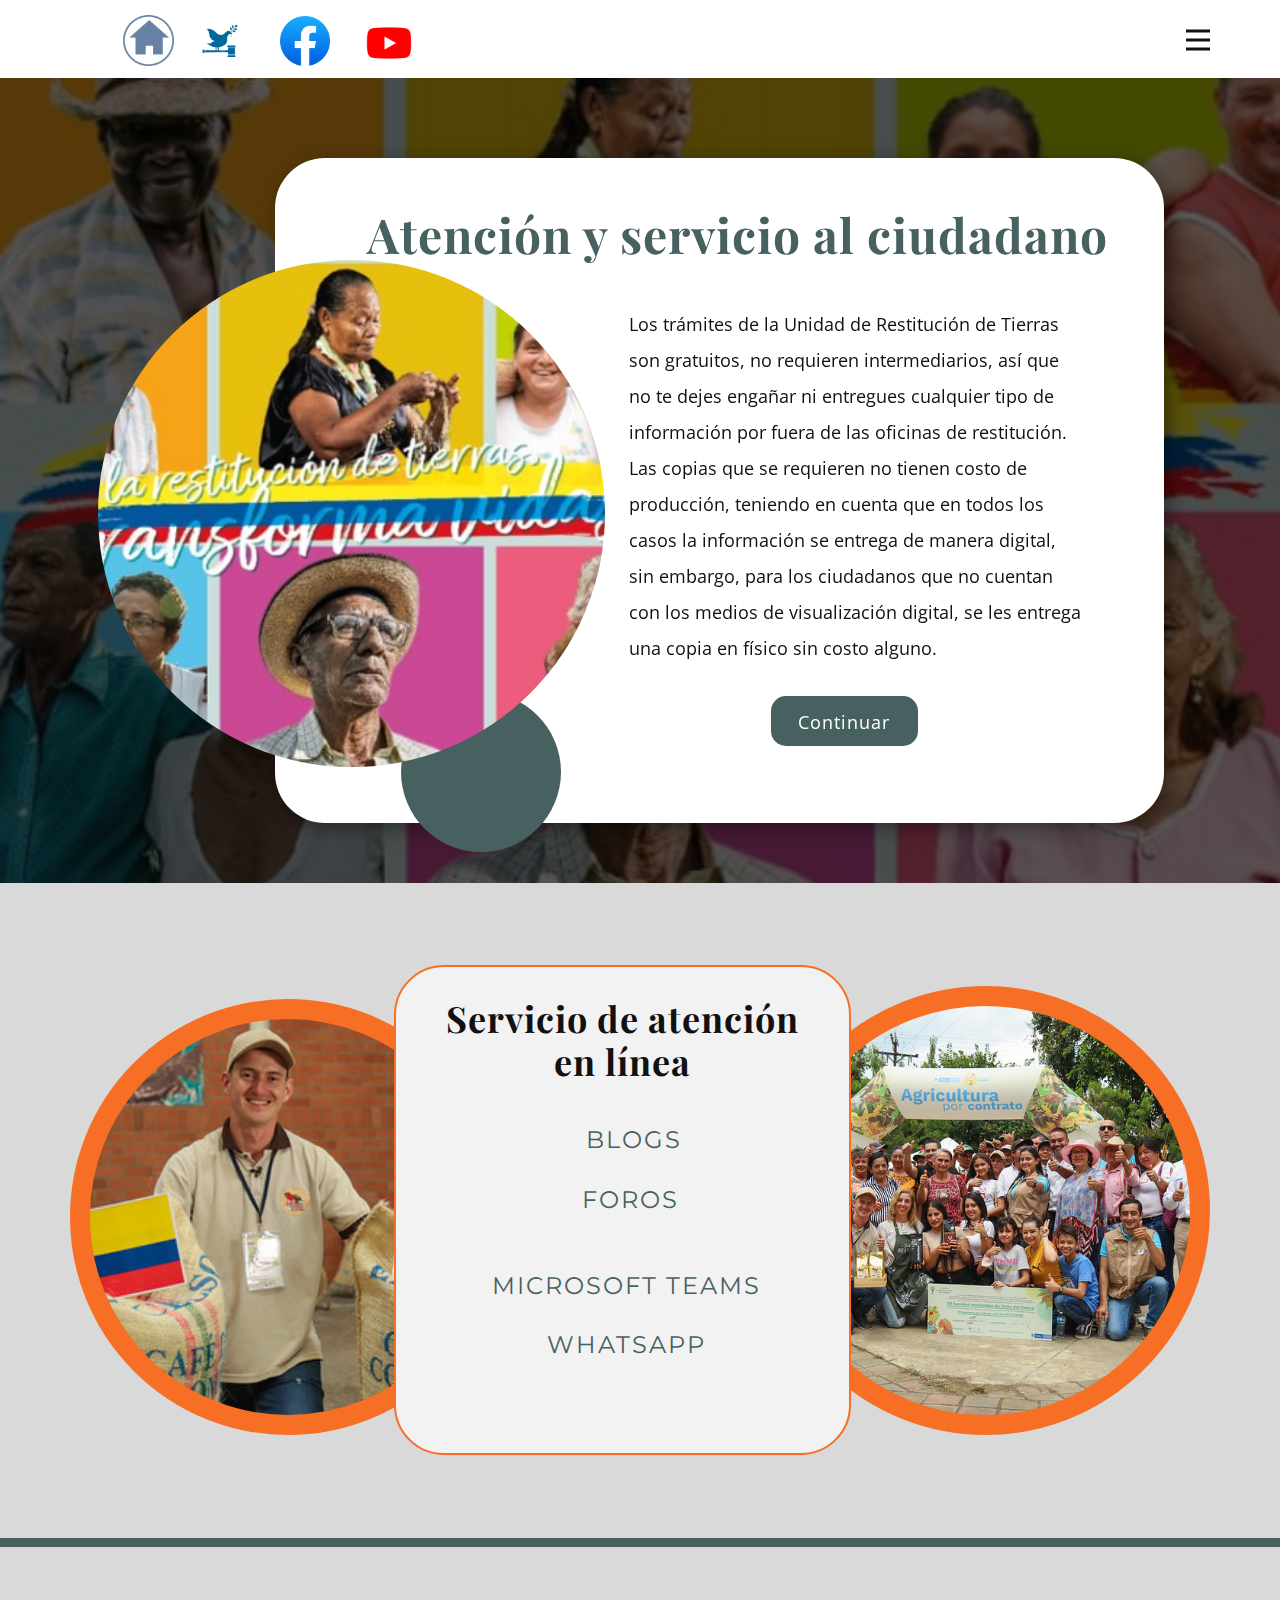
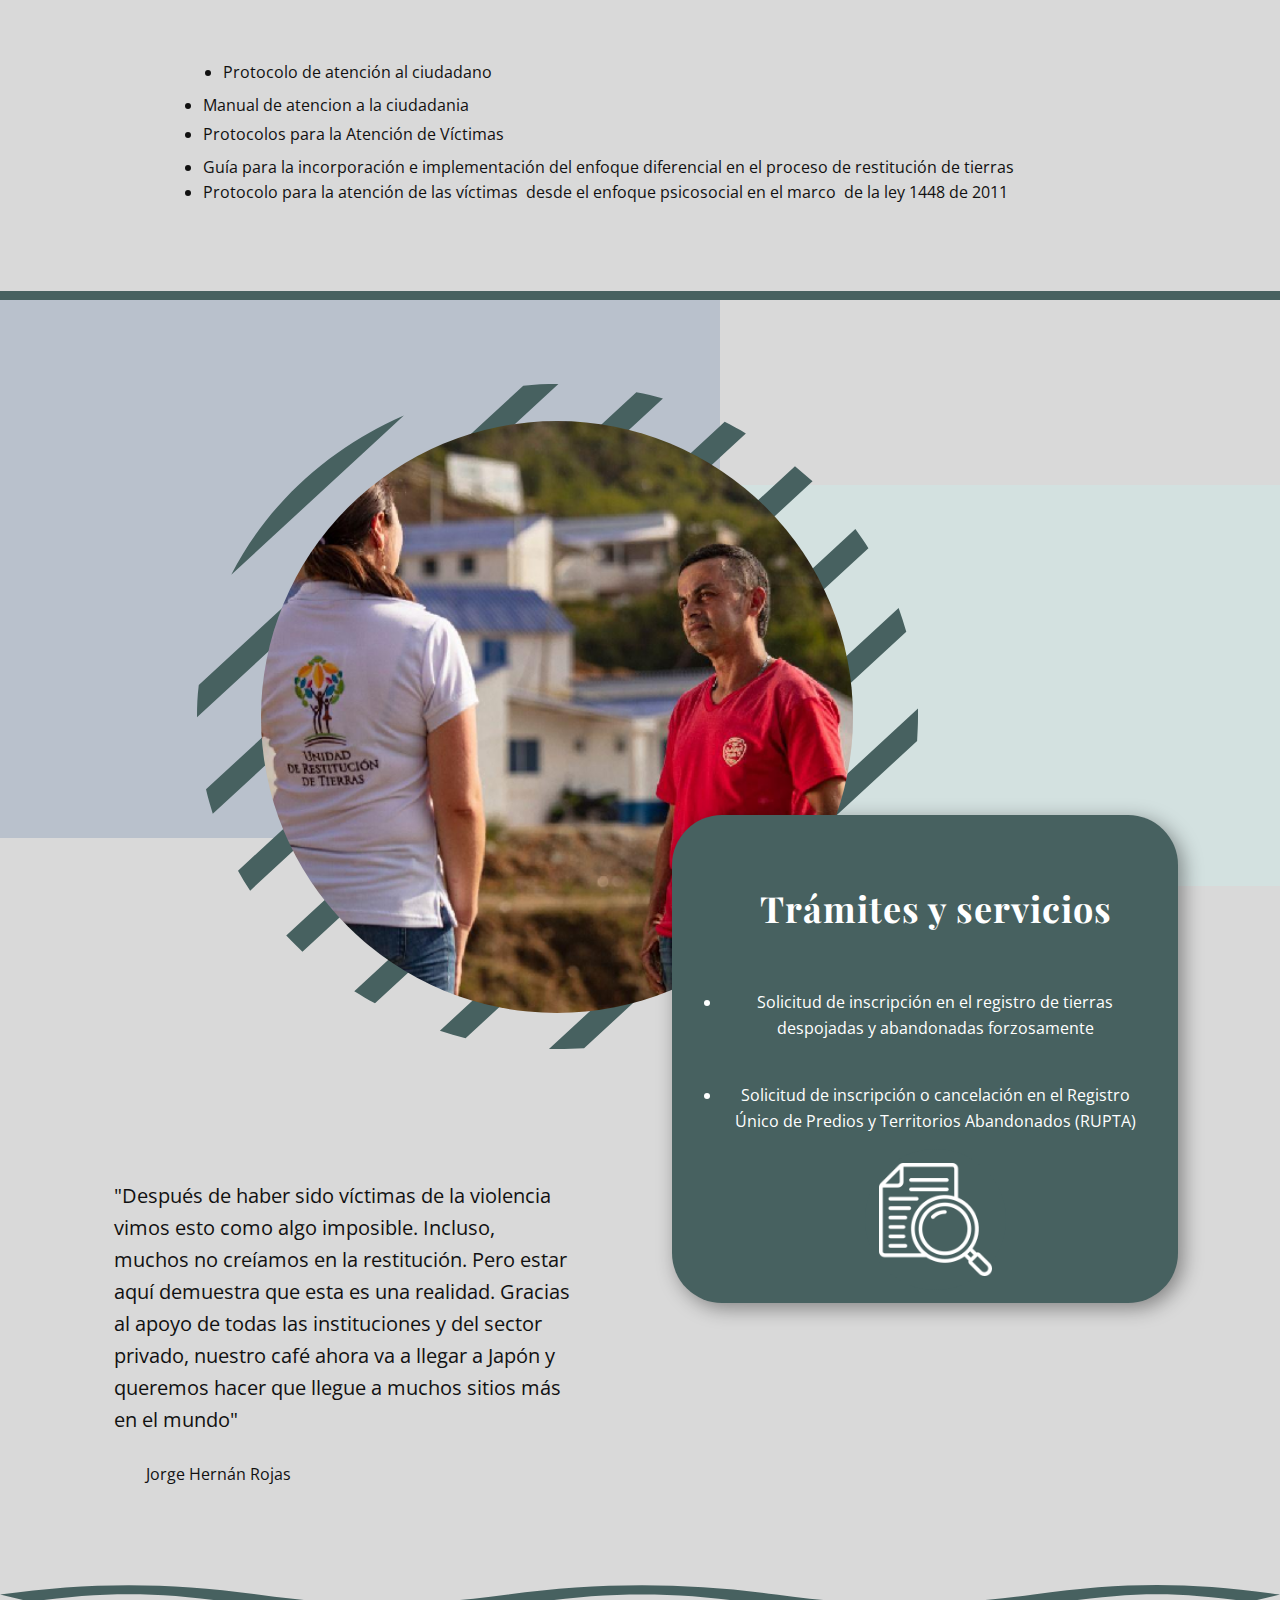
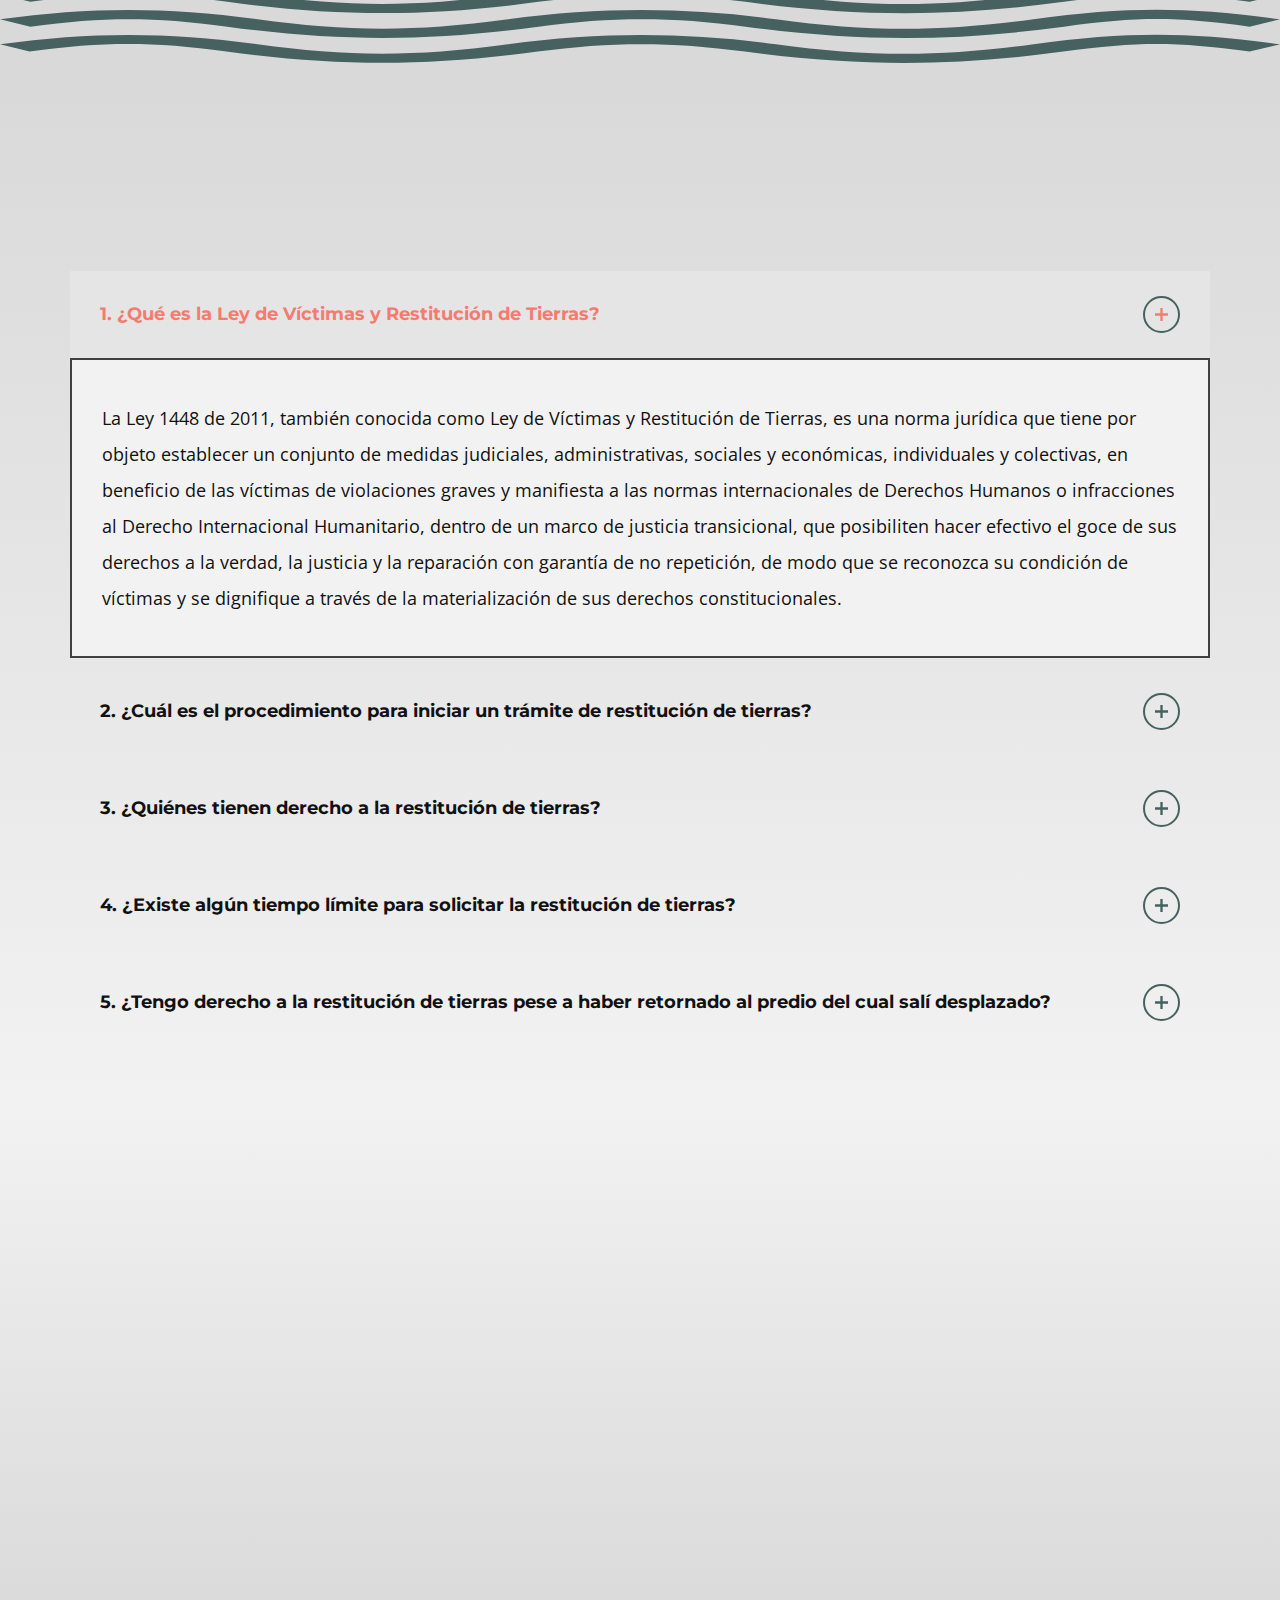
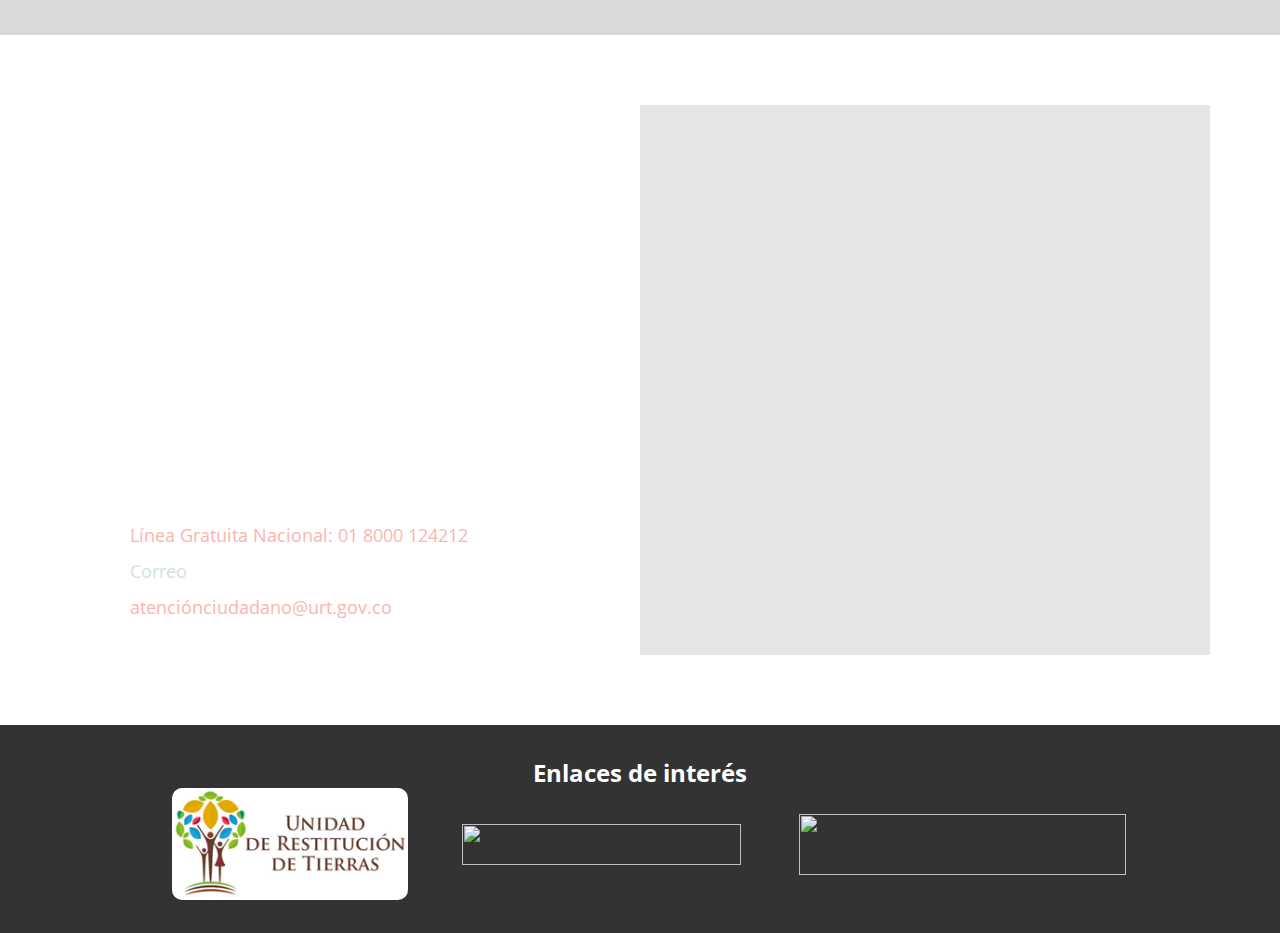
==== Atencion.html @ 09a222cd "Inicio y Atención" ====
<!DOCTYPE html>
<html style="font-size: 16px;" lang="es">

  <head>
    <meta name="viewport" content="width=device-width, initial-scale=1.0">
    <meta charset="utf-8">
    <title>Atención al ciudadano</title>
    <link rel="stylesheet" href="nicepage.css" media="screen">
    <link rel="stylesheet" href="Atencion.css" media="screen">
    <script class="u-script" type="text/javascript" src="jquery.js" defer=""></script>
    <script class="u-script" type="text/javascript" src="nicepage.js" defer=""></script>
    <meta name="generator" content="Nicepage 4.21.12, nicepage.com">
    <link id="u-theme-google-font" rel="stylesheet" href="https://fonts.googleapis.com/css?family=Playfair+Display:400,400i,500,500i,600,600i,700,700i,800,800i,900,900i|Open+Sans:300,300i,400,400i,500,500i,600,600i,700,700i,800,800i">
    <link id="u-page-google-font" rel="stylesheet" href="https://fonts.googleapis.com/css?family=Playfair+Display:400,400i,500,500i,600,600i,700,700i,800,800i,900,900i|Montserrat:100,100i,200,200i,300,300i,400,400i,500,500i,600,600i,700,700i,800,800i,900,900i|Playfair+Display:400,400i,500,500i,600,600i,700,700i,800,800i,900,900i">
    <meta name="theme-color" content="#476160">
    <meta property="og:title" content="Atencion">
    <meta property="og:type" content="website">
  </head>

  <body data-home-page="Atencion.html" data-home-page-title="Atencion" class="u-body u-xl-mode" data-lang="es">
    
    <!--BARRA SUPERIOR / HEADER-->
    <header class="u-clearfix u-header u-header" id="sec-a7b1">
      <div class="u-clearfix u-sheet u-sheet-1">
        
        <!--MENÚ-->
        <nav class="u-menu u-menu-hamburger u-offcanvas u-menu-1" data-responsive-from="XL">
          <div class="menu-collapse" style="font-size: 1rem; letter-spacing: 0px;" wfd-invisible="true">
            <a class="u-button-style u-custom-left-right-menu-spacing u-custom-padding-bottom u-custom-top-bottom-menu-spacing u-nav-link u-text-active-palette-1-base u-text-hover-palette-2-base" href="#">
              <svg class="u-svg-link" viewBox="0 0 24 24"><use xmlns:xlink="http://www.w3.org/1999/xlink" xlink:href="#menu-hamburger"></use></svg>
              <svg class="u-svg-content" version="1.1" id="menu-hamburger" viewBox="0 0 16 16" x="0px" y="0px" xmlns:xlink="http://www.w3.org/1999/xlink" xmlns="http://www.w3.org/2000/svg">
                <g><rect y="1" width="16" height="2"></rect><rect y="7" width="16" height="2"></rect><rect y="13" width="16" height="2"></rect></g>
              </svg>
            </a>
          </div>
          <div class="u-custom-menu u-nav-container">
            <ul class="u-nav u-unstyled u-nav-1">
              <li class="u-nav-item"><a class="u-button-style u-nav-link u-text-active-palette-1-base u-text-hover-palette-2-base" href="Inicio.html" style="padding: 10px 20px;">Inicio</a></li>
              <li class="u-nav-item"><a class="u-button-style u-nav-link u-text-active-palette-1-base u-text-hover-palette-2-base" href="atencion.html" target="_blank" style="padding: 10px 20px;">Atención</a></li>
            </ul>
          </div>
          <div class="u-custom-menu u-nav-container-collapse" wfd-invisible="true">
            <div class="u-black u-container-style u-inner-container-layout u-opacity u-opacity-95 u-sidenav">
              <div class="u-inner-container-layout u-sidenav-overflow">
                <div class="u-menu-close"></div>
                <ul class="u-align-center u-nav u-popupmenu-items u-unstyled u-nav-2">
                  <li class="u-nav-item"><a class="u-button-style u-nav-link" href="Inicio.html">Inicio</a></li>
                  <li class="u-nav-item"><a class="u-button-style u-nav-link" href="atencion.html" target="_blank">Atención</a></li>
                </ul>
              </div>
            </div>
            <div class="u-black u-menu-overlay u-opacity u-opacity-70" wfd-invisible="true"></div>
          </div>
        </nav>

        <!--LOGOS Y VÍNCULOS-->
        <a href="Inicio.html" class="u-image u-logo u-image-1" data-image-width="600" data-image-height="600" title="Inicio">
          <img src="images/home-logo.png" class="u-logo-image u-logo-image-1">
        </a>
        <a href="https://www.un.org/sustainabledevelopment/es/peace-justice/" class="u-image u-logo u-image-2" data-image-width="290" data-image-height="290" title="Sobre el ODS de la Paz" target="_blank">
          <img src="images/ods.png" class="u-logo-image u-logo-image-2">
        </a>
        <a href="https://www.facebook.com/RestitucionDeTierras" class="u-image u-logo u-image-3" data-image-width="640" data-image-height="640" title="Restitución de Tierras en Facebook" target="_blank">
          <img src="images/facebook.png" class="u-logo-image u-logo-image-3">
        </a>
        <a href="https://www.youtube.com/user/restituciontierras" class="u-image u-logo u-image-4" data-image-width="512" data-image-height="512" title="Restitución de Tierras en YouTube" target="_blank">
          <img src="images/youtube.png" class="u-logo-image u-logo-image-4">
        </a>

      </div>
    </header>

    <!--SOBRE LA ATENCIÓN AL CIUDADANO-->
    <section class="skrollable u-clearfix u-image u-lightbox u-parallax u-shading u-section-1" id="sec-4fb3" data-image-width="625" data-image-height="386">
      <div class="u-clearfix u-sheet u-sheet-1">
        <div class="u-align-left u-container-style u-group u-radius-50 u-shape-round u-white u-group-1" data-animation-name="customAnimationIn" data-animation-duration="1750" data-animation-delay="500">
          <div class="u-container-layout u-container-layout-1">
            <h2 class="u-custom-font u-text u-text-default u-text-palette-1-base u-text-1" data-animation-name="" data-animation-duration="0" data-animation-direction="">
              <font style="vertical-align: inherit;">Atención y servicio al ciudadano</font>
            </h2>
            <p class="u-text u-text-2">
              <font style="vertical-align: inherit;"> Los</font>                                
              <font style="vertical-align: inherit;"> trámites de la Unidad de Restitución de Tierras son gratuitos, no requieren intermediarios, así que no te dejes engañar ni entregues cualquier tipo de información por fuera de las oficinas de restitución. </font>
              <font style="vertical-align: inherit;">Las copias que se requieren no tienen costo de producción, teniendo en cuenta que en todos los casos la información se entrega de manera digital, sin embargo, para los ciudadanos que no cuentan con los medios de visualización digital, se les entrega una copia en físico sin costo alguno.</font>
            </p>
            <a href="Atencion.html#sec-8fd3" class="u-active-palette-4-base u-border-none u-btn u-btn-round u-button-style u-hover-palette-4-base u-palette-1-base u-radius-15 u-btn-1">
              <font style="vertical-align: inherit;">Continuar</font>
            </a>
            <div class="u-palette-1-base u-shape u-shape-circle u-shape-1" data-animation-name="fadeIn" data-animation-duration="1000" data-animation-direction="Left"></div>
            <div alt="" class="u-image u-image-circle u-image-1" data-image-width="625" data-image-height="386" data-animation-name="customAnimationIn" data-animation-duration="1750" data-animation-delay="500"></div>
          </div>
        </div>
      </div>
    </section>

    <!--LINKS AL SERVICIO DE ATENCIÓN EN LÍNEA-->
    <section class="u-clearfix u-grey-15 u-lightbox u-section-2" id="sec-8fd3" data-image-width="625" data-image-height="386">
      <div class="u-clearfix u-sheet u-sheet-1">
        <div class="u-border-20 u-border-palette-2-base u-image u-image-circle u-image-1" data-image-width="800" data-image-height="536"></div>
        <div class="u-border-20 u-border-palette-2-base u-image u-image-circle u-image-2" data-image-width="400" data-image-height="271"></div>
        <div class="u-align-center u-border-2 u-border-palette-2-base u-container-style u-expanded-width-md u-expanded-width-sm u-grey-5 u-group u-radius-50 u-shape-round u-group-1">
          <div class="u-container-layout u-valign-top u-container-layout-1">
            <h2 class="u-text u-text-body-color u-text-default u-text-1">
              <font style="vertical-align: inherit;">Servicio de atención en línea</font>
            </h2>
            <h4 class="u-align-center u-custom-font u-font-montserrat u-text u-text-body-alt-color u-text-2">
              <span class="u-file-icon u-icon"><img src="images/1388407.png" alt="">
              </span>&nbsp;<a class="u-active-none u-border-none u-btn u-button-link u-button-style u-hover-none u-none u-text-active-palette-2-base u-text-hover-palette-2-base u-text-palette-1-base u-btn-1" href="https://www.urt.gov.co/blogs" target="_blank">
                <font style="vertical-align: inherit;">blogs</font>                                    
              </a>
            </h4>
            <h4 class="u-align-center u-custom-font u-font-montserrat u-text u-text-body-alt-color u-text-3">
              <a class="u-active-none u-border-none u-btn u-button-link u-button-style u-hover-none u-none u-text-active-palette-2-base u-text-hover-palette-2-base u-text-palette-1-base u-btn-2" href="https://www.urt.gov.co/foros" target="_blank">
                <font style="vertical-align: inherit;"></font>
                <span class="u-file-icon u-icon"><img src="images/2065213.png" alt=""></span>
                  <font style="vertical-align: inherit;">&nbsp;Foros</font>                 
              </a>
            </h4>
            <h4 class="u-align-center u-custom-font u-font-montserrat u-text u-text-body-alt-color u-text-4">
              <a class="u-active-none u-border-none u-btn u-button-link u-button-style u-hover-none u-none u-text-active-palette-2-base u-text-hover-palette-2-base u-text-palette-1-base u-btn-3" href="https://www.urt.gov.co/teams" target="_blank"><span class="u-file-icon u-icon"><img src="images/906349.png" alt=""></span>&nbsp; <span class="u-icon"></span>
                <font style="vertical-align: inherit;">Microsoft teams</font>
              </a>
            </h4>
            <h4 class="u-align-center u-custom-font u-font-montserrat u-text u-text-body-alt-color u-text-5">
              <a class="u-active-none u-border-none u-btn u-button-link u-button-style u-hover-none u-none u-text-active-palette-2-base u-text-hover-palette-2-base u-text-palette-1-base u-btn-4" href="https://wa.me/message/ZLBFNSACGUTIH1" target="_blank">
                <font style="vertical-align: inherit;"></font><span class="u-file-icon u-icon"><img src="images/5968841.png" alt=""></span>
                <font style="vertical-align: inherit;">&nbsp;WhatsApp</font>
              </a>
            </h4>
          </div>
        </div>
      </div>
    </section>

    <!--LISTA DE DOCUMENTOS-->
    <section class="u-border-9 u-border-no-left u-border-no-right u-border-palette-1-base u-clearfix u-grey-15 u-section-3" id="sec-50f3">
      <div class="u-clearfix u-sheet u-valign-middle-xs u-sheet-1">
        <h3 class="u-align-center u-text u-text-palette-1-base u-text-1" data-animation-name="customAnimationIn" data-animation-duration="1000">
          <font style="vertical-align: inherit;">Protocolo de atención a la ciudadanía</font>
        </h3>
        <ul class="u-text u-text-2">
          <a class="u-active-none u-border-none u-btn u-button-link u-button-style u-hover-none u-none u-text-active-body-color u-text-body-color u-text-hover-palette-2-base u-btn-1" href="https://www.urt.gov.co/documents/20124/326479/AC-PT-04+PROTOCOLO+DE+ATENCION+AL+CIUDADANO_V2_copia_controlada.pdf/f110e5d0-686f-109a-8ff2-31be97877fdd?t=1660657959114" target="_blank">
            <li>
              <font style="vertical-align: inherit;">Protocolo de atención al ciudadano</font>
            </li>
          </a>
        </ul>
        <a class="u-active-none u-border-none u-btn u-button-link u-button-style u-hover-none u-none u-text-active-body-color u-text-body-color u-text-hover-palette-2-base u-btn-2" href="https://www.urt.gov.co/documents/20124/326479/AC-MA-01+MANUAL+DE+ATENCI%C3%93N+AL+CIUDADANO_V6_copia_controlada.pdf/12e37cf8-4229-3730-c4f7-ea651376cc1a?t=1660340982504" target="_blank">
          <li>
            <font style="vertical-align: inherit;">Manual </font>
            <font style="vertical-align: inherit;">de atencion a la ciudadania</font>
          </li>
        </a>
        <a class="u-active-none u-border-none u-btn u-button-link u-button-style u-hover-none u-none u-text-active-body-color u-text-body-color u-text-hover-palette-2-base u-btn-3" href="https://www.urt.gov.co/documents/20124/327400/PROTOCOLO+PARA+LA+ATENCI%C3%93N+PSICOSOCIAL%C2%A0A+V%C3%8DCTIMAS+EN+EL+MARCO+DE+LA+LEY+1448+DE+2011.pdf/1822c92c-1627-c341-5570-97db066a327f?t=1576960499402" target="_blank">
          <li>
            <font style="vertical-align: inherit;"> Protocolos </font>
            <font style="vertical-align: inherit;">para la Atención de Víctimas</font>
            </font>
          </li>
        </a>
        <a class="u-btn u-button-link u-button-style u-none u-text-active-body-color u-text-body-color u-text-hover-palette-2-base u-btn-4" href="https://www.urt.gov.co/documents/20124/709242/GUIA+PARA+LA+APLICACI%C3%93N+DEL+ENFOQUE+DIFERENCIAL+EN+EL+PROCESO+DE+RESTITUCI%C3%93N+DE+TIERRAS2020.pdf/5e316fc1-2b0f-a0d4-f995-06fb6e7cd0b1?t=1601931723297" target="_blank">
          <li>
            <font style="vertical-align: inherit;"> Guía </font>
            <font style="vertical-align: inherit;">para la incorporación e implementación </font>
            <font style="vertical-align: inherit;">del enfoque diferencial en el proceso </font>
            <font style="vertical-align: inherit;">de restitución de tierras</font>
          </li>
        </a>
        <a class="u-active-none u-border-none u-btn u-button-link u-button-style u-hover-none u-none u-text-active-black u-text-body-color u-text-hover-palette-2-base u-btn-5" href="https://www.urt.gov.co/documents/20124/327400/PROTOCOLO+PARA+LA+ATENCI%C3%93N+A+LAS+V%C3%8DCTIMAS+DESDE+EL+ENFOQUE+PSICOSOCIAL+EN+EL+MARCO+DE+LA+LEY+1448+DE+2011.pdf/bd67c16b-4d8e-b264-c129-8bd1f745a261?t=1576960498082" target="_blank">
          <li>
            <font style="vertical-align: inherit;"> Protocolo para la atención de las víctimas&nbsp;</font>
            <font style="vertical-align: inherit;">desde el enfoque psicosocial en el marco&nbsp;</font>
            <font style="vertical-align: inherit;">de la ley 1448 de 2011</font>           
          </li>
        </a>
      </div>
    </section>

    <!--TRÁMITES Y SERVICIOS-->
    <section class="u-clearfix u-grey-15 u-lightbox u-section-4" id="sec-b67b">
      <div class="u-palette-1-light-2 u-shape u-shape-rectangle u-shape-1"></div>
      <div class="u-palette-5-base u-shape u-shape-rectangle u-shape-2"></div>
      <div class="u-shape u-shape-svg u-text-palette-1-base u-shape-3">
        <svg class="u-svg-link" preserveAspectRatio="none" viewBox="0 0 160 160"><use xmlns:xlink="http://www.w3.org/1999/xlink" xlink:href="#svg-fcf3"></use></svg>
        <svg class="u-svg-content" viewBox="0 0 160 160" x="0px" y="0px" id="svg-fcf3"><path d="M114.3,152.3l38-38C144.4,130.9,130.9,144.4,114.3,152.3z M117.1,9.1l-108,108c0.8,1.6,1.7,3.2,2.7,4.8l110-110 C120.3,10.9,118.7,10,117.1,9.1z M97.5,2L2,97.5c0.4,2,1,4,1.5,5.9l99.9-99.9C101.5,2.9,99.5,2.4,97.5,2z M80,160c2,0,4-0.1,5.9-0.2 l73.9-73.9c0.1-2,0.2-3.9,0.2-5.9c0-0.6,0-1.2,0-1.9L78.1,160C78.8,160,79.4,160,80,160z M34.9,146.1c1.5,1,3,2,4.6,2.9L149,39.5 c-0.9-1.6-1.9-3.1-2.9-4.6L34.9,146.1z M132.7,19.8L19.8,132.7c1.2,1.3,2.3,2.6,3.6,3.9L136.6,23.4C135.3,22.2,134,21,132.7,19.8z M59.6,157.4l97.8-97.8c-0.5-1.9-1.1-3.8-1.7-5.7L53.9,155.6C55.8,156.3,57.7,156.9,59.6,157.4z M7.6,45.9L45.9,7.6 C29.1,15.5,15.5,29.1,7.6,45.9z M80,0c-2.6,0-5.1,0.1-7.6,0.4l-72,72C0.1,74.9,0,77.4,0,80c0,0.1,0,0.2,0,0.2L80.2,0 C80.2,0,80.1,0,80,0z"></path></svg>
      </div>
      <div alt="" class="u-image u-image-circle u-image-1" data-image-width="768" data-image-height="510"></div>
      <div class="u-container-style u-group u-palette-1-base u-radius-50 u-shape-round u-group-1">
        <div class="u-container-layout u-valign-bottom-xs u-container-layout-1">
          <h2 class="u-align-center u-text u-text-body-alt-color u-text-1">
            <font style="vertical-align: inherit;">Trámites y servicios</font>
          </h2>
          <ul class="u-align-center u-text u-text-2">
            <a class="u-active-none u-border-none u-btn u-button-link u-button-style u-hover-none u-none u-text-active-body-alt-color u-text-body-alt-color u-text-hover-palette-4-light-2 u-btn-1" href="http://visor.suit.gov.co/VisorSUIT/index.jsf?FI=5797" target="_blank">
              <li>
                <font style="vertical-align: inherit;">Solicitud de inscripción en el registro de tierras despojadas y abandonadas forzosamente</font>
              </li>
            </a>
          </ul>
          <ul class="u-align-center u-text u-text-3">
            <a class="u-active-none u-border-none u-btn u-button-link u-button-style u-hover-none u-none u-text-active-body-alt-color u-text-body-alt-color u-text-hover-palette-4-light-2 u-btn-2" href="http://visor.suit.gov.co/VisorSUIT/index.jsf?FI=52345" target="_blank">
              <li>
                <font style="vertical-align: inherit;"> Solicitud de inscripción o cancelación en el Registro Único de Predios y Territorios Abandonados (RUPTA)</font>
              </li>
            </a>
          </ul><span class="u-file-icon u-icon u-icon-circle u-palette-1-base u-text-active-palette-1-base u-text-white u-icon-1"><img src="images/4426024-8337757d.png" alt=""></span>
        </div>
      </div>
      <div class="u-align-center-lg u-align-center-md u-align-center-sm u-align-center-xs u-container-style u-group u-group-2">
        <div class="u-container-layout u-valign-middle-xl u-container-layout-2">
          <p class="u-text u-text-4">
            <span style="font-size: 1.25rem;">
              <font style="vertical-align: inherit;">"Después de haber sido víctimas de la violencia vimos esto como algo imposible. Incluso, muchos no creíamos en la restitución. Pero estar aquí demuestra que esta es una realidad. Gracias al apoyo de todas las instituciones y del sector privado, nuestro café ahora va a llegar a Japón y queremos hacer que llegue a muchos sitios más en el mundo"</font>
            </span><br><br>
            <font style="vertical-align: inherit;"> &nbsp; &nbsp; &nbsp; &nbsp; Jorge Hernán Rojas</font><br>
          </p>
        </div>
      </div>
      <div class="u-expanded-width u-shape u-shape-svg u-text-palette-1-base u-shape-4">
        <svg class="u-svg-link" preserveAspectRatio="none" viewBox="0 0 160 50"><use xmlns:xlink="http://www.w3.org/1999/xlink" xlink:href="#svg-16e5"></use></svg>
        <svg class="u-svg-content" viewBox="0 0 160 50" x="0px" y="0px" id="svg-16e5" style="enable-background:new 0 0 160 50;"><path d="M133,26.7c-13.9,9.7-25.8,9.7-39.8,0c-9.1-6.3-16.8-6.3-25.9,0c-13.8,9.6-25.1,9.6-38.9,0c-9.2-6.4-15.4-6.4-24.6,0L0,22 c11.2-7.8,20.6-8.1,32.2,0c11,7.6,19,8.5,31.3,0c11.6-8.1,22.4-7.7,33.5,0c11.4,8,20.3,8.3,32.2,0c11.6-8.1,19.2-8.1,30.8,0 l-3.8,4.7C146.9,20.2,142.3,20.2,133,26.7z M133,10.8c-13.9,9.7-25.8,9.7-39.8,0c-9.1-6.3-16.8-6.3-25.9,0 c-13.8,9.6-25.1,9.6-38.9,0c-9.2-6.4-15.4-6.4-24.6,0L0,6.1c11.2-7.8,20.6-8.1,32.2,0c11,7.6,19,8.5,31.3,0C75.1-2,85.9-1.6,97,6.1 c11.4,8,20.3,8.3,32.2,0C140.8-2,148.4-2,160,6.1l-3.8,4.7C146.9,4.3,142.3,4.3,133,10.8z M32.2,38c11,7.6,19,8.5,31.3,0 c11.6-8.1,22.4-7.7,33.5,0c11.4,8,20.3,8.3,32.2,0c11.6-8.1,19.2-8.1,30.8,0l-3.8,4.7c-9.3-6.5-13.9-6.5-23.3,0 c-13.9,9.7-25.8,9.7-39.8,0c-9.1-6.3-16.8-6.3-25.9,0c-13.8,9.6-25.1,9.6-38.9,0c-9.2-6.4-15.4-6.4-24.6,0L0,38 C11.2,30.2,20.6,29.9,32.2,38z"></path></svg>
      </div>
    </section>

    <!--PREGUNTAS FRECUENTES-->
    <section class="u-align-left u-clearfix u-gradient u-section-5" id="sec-ce5d">
      <div class="u-clearfix u-sheet u-sheet-1">
        <h2 class="u-custom-font u-font-montserrat u-text u-text-default u-text-palette-1-base u-text-1" data-animation-name="customAnimationIn" data-animation-duration="1000">
          <font style="vertical-align: inherit;">Preguntas frecuentes</font>
        </h2>
        <div class="u-accordion u-expanded-width u-faq u-spacing-10 u-accordion-1">
          <div class="u-accordion-item">
            <a class="active u-accordion-link u-active-grey-10 u-button-style u-custom-font u-font-montserrat u-text-active-palette-4-base u-text-body-color u-text-hover-palette-4-base u-accordion-link-1" id="link-accordion-f600" aria-controls="accordion-f600" aria-selected="true">
              <span class="u-accordion-link-text">
                <font style="vertical-align: inherit;">1. </font>
                <font style="vertical-align: inherit;">¿Qué es la Ley de Víctimas y Restitución de Tierras?</font>
              </span>
              <span class="u-accordion-link-icon u-border-2 u-border-palette-1-base u-icon u-icon-circle u-text-active-palette-4-base u-text-hover-palette-4-base u-text-palette-1-base u-icon-1"><svg class="u-svg-link" preserveAspectRatio="xMidYMin slice" viewBox="0 0 448 448"><use xmlns:xlink="http://www.w3.org/1999/xlink" xlink:href="#svg-66d8"></use></svg><svg class="u-svg-content" viewBox="0 0 448 448" id="svg-66d8"><path d="m272 184c-4.417969 0-8-3.582031-8-8v-176h-80v176c0 4.417969-3.582031 8-8 8h-176v80h176c4.417969 0 8 3.582031 8 8v176h80v-176c0-4.417969 3.582031-8 8-8h176v-80zm0 0"></path></svg></span>
            </a>
            <div class="u-accordion-active u-accordion-pane u-border-2 u-border-grey-75 u-container-style u-grey-5 u-shape-rectangle u-accordion-pane-1" id="accordion-f600" aria-labelledby="link-accordion-f600">
              <div class="u-container-layout u-container-layout-1">
                <div class="fr-view u-clearfix u-rich-text u-text">
                  <p><font style="vertical-align: inherit;">La Ley 1448 de 2011, también conocida como Ley de Víctimas y Restitución de Tierras, es una norma jurídica que tiene por objeto establecer un conjunto de medidas judiciales, administrativas, sociales y económicas, individuales y colectivas, en beneficio de las víctimas de violaciones graves y manifiesta a las normas internacionales de Derechos Humanos o infracciones al Derecho Internacional Humanitario, dentro de un marco de justicia transicional, que posibiliten hacer efectivo el goce de sus derechos a la verdad, la justicia y la reparación con garantía de no repetición, de modo que se reconozca su condición de víctimas y se dignifique a través de la materialización de sus derechos constitucionales.</font></p>
                </div>
              </div>
            </div>
          </div>
          <div class="u-accordion-item">
            <a class="u-accordion-link u-active-grey-10 u-button-style u-custom-font u-font-montserrat u-text-active-palette-4-base u-text-body-color u-text-hover-palette-4-base u-accordion-link-2" id="link-accordion-72f4" aria-controls="accordion-72f4" aria-selected="false">
              <span class="u-accordion-link-text">
                <font style="vertical-align: inherit;">2. </font>
                <font style="vertical-align: inherit;">¿Cuál es el procedimiento para iniciar un trámite de restitución de tierras?</font>
              </span>
              <span class="u-accordion-link-icon u-border-2 u-border-palette-1-base u-icon u-icon-circle u-text-active-palette-4-base u-text-hover-palette-4-base u-text-palette-1-base u-icon-2"><svg class="u-svg-link" preserveAspectRatio="xMidYMin slice" viewBox="0 0 448 448"><use xmlns:xlink="http://www.w3.org/1999/xlink" xlink:href="#svg-e303"></use></svg><svg class="u-svg-content" viewBox="0 0 448 448" id="svg-e303"><path d="m272 184c-4.417969 0-8-3.582031-8-8v-176h-80v176c0 4.417969-3.582031 8-8 8h-176v80h176c4.417969 0 8 3.582031 8 8v176h80v-176c0-4.417969 3.582031-8 8-8h176v-80zm0 0"></path></svg></span>
            </a>
            <div class="u-accordion-pane u-border-2 u-border-grey-75 u-container-style u-grey-5 u-shape-rectangle u-accordion-pane-2" id="accordion-72f4" aria-labelledby="link-accordion-72f4">
              <div class="u-container-layout u-container-layout-2">
                <div class="fr-view u-clearfix u-rich-text u-text">
                  <p>Solicitar la restitución de tierras es un procedimiento absolutamente gratuito y no requiere de intermediarios. Se puede iniciar oficiosamente o a solicitud del interesado. Para esto último es importante que el solicitante:: 1) se acerque a alguna de las oficinas regionales de la Unidad, 2) responda de manera veraz a las preguntas formuladas por el profesional que lo atienda y relatar con la mayor claridad y precisión posible los hechos relacionados con el despojo o abandono de tierras del cual fue víctima; 3) presente los soportes documentales con los que cuente &nbsp;que permitan respaldar sus afirmaciones en copia simple (no debe dejar los originales); 5) firme el formato que, con la información anterior, pone a su disposición el profesional que lo entrevista; 6) reciba el desprendible con el número de la entrevista y con la firma del profesional que lo atendió; y 7) estar pendiente a cualquier llamado posterior para ampliación, corrección o aclaración de su entrevista.</p>
                  <p>En el evento en que el solicitante cambié alguna información de contacto (dirección de residencia, teléfono o e-mail) es importante que lo ponga en conocimiento de la Unidad de Restitución de Tierras.</p>
                </div>
              </div>
            </div>
          </div>
          <div class="u-accordion-item u-accordion-item-3">
            <a class="u-accordion-link u-active-grey-10 u-button-style u-custom-font u-font-montserrat u-text-active-palette-4-base u-text-body-color u-text-hover-palette-4-base u-accordion-link-3" id="link-accordion-854e" aria-controls="accordion-854e" aria-selected="false">
              <span class="u-accordion-link-text">
                <font style="vertical-align: inherit;">
                  <font style="vertical-align: inherit;">3. </font>
                  <font style="vertical-align: inherit;">¿Quiénes tienen derecho a la restitución de tierras?</font>
                </font>
              </span>
              <span class="u-accordion-link-icon u-border-2 u-border-palette-1-base u-icon u-icon-circle u-text-active-palette-4-base u-text-hover-palette-4-base u-text-palette-1-base u-icon-3"><svg class="u-svg-link" preserveAspectRatio="xMidYMin slice" viewBox="0 0 448 448"><use xmlns:xlink="http://www.w3.org/1999/xlink" xlink:href="#svg-fade"></use></svg><svg class="u-svg-content" viewBox="0 0 448 448" id="svg-fade"><path d="m272 184c-4.417969 0-8-3.582031-8-8v-176h-80v176c0 4.417969-3.582031 8-8 8h-176v80h176c4.417969 0 8 3.582031 8 8v176h80v-176c0-4.417969 3.582031-8 8-8h176v-80zm0 0"></path></svg></span>
            </a>
            <div class="u-accordion-pane u-border-2 u-border-grey-75 u-container-style u-grey-5 u-shape-rectangle u-accordion-pane-3" id="accordion-854e" aria-labelledby="link-accordion-854e">
              <div class="u-container-layout u-container-layout-3">
                <div class="fr-view u-clearfix u-rich-text u-text">
                  <p>Las personas que fueran propietarias, poseedoras o explotadoras de baldíos adjudicables que hayan sido despojadas de estas tierras o que hubieran tenido que abandonarlas por violaciones a las normas internacionales de Derechos Humanos o infracciones al Derecho Internacional Humanitario, entre el 1º de enero de 1991 y el término de vigencia de la Ley 1448 de 2011 con ocasión del conflicto armado.</p>
                </div>
              </div>
            </div>
          </div>
          <div class="u-accordion-item u-accordion-item-4">
            <a class="u-accordion-link u-active-grey-10 u-button-style u-custom-font u-font-montserrat u-text-active-palette-4-base u-text-body-color u-text-hover-palette-4-base u-accordion-link-4" id="link-accordion-854e" aria-controls="accordion-854e" aria-selected="false">
              <span class="u-accordion-link-text">
                <font style="vertical-align: inherit;">4. </font>
                <font style="vertical-align: inherit;">¿Existe algún tiempo límite para solicitar la restitución de tierras?</font>
              </span>
              <span class="u-accordion-link-icon u-border-2 u-border-palette-1-base u-icon u-icon-circle u-text-active-palette-4-base u-text-hover-palette-4-base u-text-palette-1-base u-icon-4"><svg class="u-svg-link" preserveAspectRatio="xMidYMin slice" viewBox="0 0 448 448"><use xmlns:xlink="http://www.w3.org/1999/xlink" xlink:href="#svg-c24a"></use></svg><svg class="u-svg-content" viewBox="0 0 448 448" id="svg-c24a"><path d="m272 184c-4.417969 0-8-3.582031-8-8v-176h-80v176c0 4.417969-3.582031 8-8 8h-176v80h176c4.417969 0 8 3.582031 8 8v176h80v-176c0-4.417969 3.582031-8 8-8h176v-80zm0 0"></path></svg></span>
            </a>
            <div class="u-accordion-pane u-border-2 u-border-grey-75 u-container-style u-grey-5 u-shape-rectangle u-accordion-pane-4" id="accordion-854e" aria-labelledby="link-accordion-854e">
              <div class="u-container-layout u-container-layout-4">
                <div class="fr-view u-clearfix u-rich-text u-text">
                  <p>La Ley 1448 de 2011 en la que se consagró la restitución como medida de reparación a las víctimas de despojo o abandono, inicialmente tenía una vigencia de 10 años: hasta el 10 de junio de 2021; posteriormente, la Ley 2087 de 2021 extendió su vigencia hasta el 10 de junio de 2031.</p>
                </div>
              </div>
            </div>
          </div>
          <div class="u-accordion-item">
            <a class="u-accordion-link u-active-grey-10 u-button-style u-custom-font u-font-montserrat u-text-active-palette-4-base u-text-body-color u-text-hover-palette-4-base u-accordion-link-5" id="link-accordion-854e" aria-controls="accordion-854e" aria-selected="false">
              <span class="u-accordion-link-text">
                <font style="vertical-align: inherit;">5. ¿Tengo derecho a la restitución de tierras pese a haber retornado al predio del cual salí desplazado?</font>
              </span>
              <span class="u-accordion-link-icon u-border-2 u-border-palette-1-base u-icon u-icon-circle u-text-active-palette-4-base u-text-hover-palette-4-base u-text-palette-1-base u-icon-5"><svg class="u-svg-link" preserveAspectRatio="xMidYMin slice" viewBox="0 0 448 448"><use xmlns:xlink="http://www.w3.org/1999/xlink" xlink:href="#svg-0589"></use></svg><svg class="u-svg-content" viewBox="0 0 448 448" id="svg-0589"><path d="m272 184c-4.417969 0-8-3.582031-8-8v-176h-80v176c0 4.417969-3.582031 8-8 8h-176v80h176c4.417969 0 8 3.582031 8 8v176h80v-176c0-4.417969 3.582031-8 8-8h176v-80zm0 0"></path></svg></span>
            </a>
            <div class="u-accordion-pane u-border-2 u-border-grey-75 u-container-style u-grey-5 u-shape-rectangle u-accordion-pane-5" id="accordion-854e" aria-labelledby="link-accordion-854e">
              <div class="u-container-layout u-container-layout-5">
                <div class="fr-view u-clearfix u-rich-text u-text">
                  <p>Sí. El derecho a la restitución de tierras es una medida autónoma e independiente del retorno efectivo y que, como parte de la reparación integral no se agota con el retorno al predio. Por tanto, si el desplazamiento derivó en el abandono temporal de la tierra, podría ser considerado como titular de este derecho fundamental.</p>
                </div>
              </div>
            </div>
          </div>
        </div>
      </div>
    </section>

    <!--RECORDATORIO-->
    <section class="u-align-center u-clearfix u-gradient u-section-6" id="sec-a80c">
      <div class="u-clearfix u-sheet u-sheet-1">
        <div class="u-container-style u-group u-hover-feature u-palette-4-dark-2 u-radius-50 u-shape-rectangle u-group-1" data-animation-name="customAnimationIn" data-animation-duration="1000">
          <div class="u-container-layout u-container-layout-1">
            <h2 class="u-align-center u-custom-font u-text u-text-font u-text-1">
              <font style="vertical-align: inherit;"> Recuerde </font>
            </h2>
            <div class="u-border-3 u-border-palette-4-base u-line u-line-horizontal u-line-1"></div>
            <p class="u-align-center u-text u-text-2">
              <font style="vertical-align: inherit;"> La única entidad competente para entregar y recibir formularios o solicitudes de restitución es la unidad administrativa especial de gestión de restitución de tierras despojadas. </font>
              <font style="vertical-align: inherit;">Los demás formularios, que se consiguen en las calles a través de terceros no tendrán ninguna validez.</font>
            </p>
          </div>
        </div>
      </div>
      
    </section>

    <!--NÚMEROS DE TELÉFONO-->
    <section class="skrollable u-clearfix u-image u-parallax u-shading u-section-7" id="sec-4144" data-image-width="625" data-image-height="386">
      <div class="u-clearfix u-sheet u-sheet-1">
        <div class="u-clearfix u-expanded-width u-layout-wrap u-layout-wrap-1">
          <div class="u-layout">
            <div class="u-layout-row">
              <div class="u-align-left u-container-style u-layout-cell u-left-cell u-size-30 u-layout-cell-1">
                <div class="u-container-layout u-container-layout-1">
                  <h2 class="u-text u-text-1">
                    <font style="vertical-align: inherit;">Unidad de Restitución de Tierras</font>
                  </h2>
                  <p class="u-text u-text-2">
                    <font style="vertical-align: inherit;">Dirección sede principal: </font><br>
                    <font style="vertical-align: inherit;">Carrera 13 A No. 29-24 piso 8. </font><br>
                    <font style="vertical-align: inherit;">Cundinamarca - Bogotá</font>
                  </p>
                  <p class="u-text u-text-3">
                    <a class="u-active-none u-border-none u-btn u-button-link u-button-style u-hover-none u-none u-text-palette-4-light-2 u-btn-1" href="tel:01 8000 124212">
                      <font style="vertical-align: inherit;">Línea Gratuita Nacional: 01 8000 124212</font>
                    </a>
                  </p>
                  <p class="u-text u-text-4">
                    <a href="mailto:contacts@esbnyc.com"><font style="vertical-align: inherit;">Correo</font></a>
                    <font style="vertical-align: inherit;"> Institucional:</font>
                  </p>
                  <p class="u-text u-text-5">
                    <a class="u-active-none u-border-none u-btn u-button-link u-button-style u-hover-none u-none u-text-palette-4-light-2 u-btn-2" href="mailto:atencionalciudadano@urt.gov.co">
                      <font style="vertical-align: inherit;"> atenciónciudadano@urt.gov.co</font>
                    </a>
                  </p>
                </div>
              </div>
              <div class="u-container-style u-layout-cell u-right-cell u-size-30 u-layout-cell-2">
                <div class="u-container-layout u-container-layout-2">
                  <div class="u-expanded u-grey-10 u-map">
                    <div class="embed-responsive">
                      <iframe class="embed-responsive-item" src="https://www.google.com/maps/embed?pb=!1m18!1m12!1m3!1d3976.86819927819!2d-74.07247328590988!3d4.617591643659954!2m3!1f0!2f0!3f0!3m2!1i1024!2i768!4f13.1!3m3!1m2!1s0x8e3f9984bb69d2a9%3A0x3e84900064e6db24!2zQ3JhLiAxMyBBICMyOS0yNCwgU2FudGEgRsOpLCBCb2dvdMOh!5e0!3m2!1ses-419!2sco!4v1668780877425!5m2!1ses-419!2sco" data-map="[base64]"></iframe>
                    </div>
                  </div>
                </div>
              </div>
            </div>
          </div>
        </div>
      </div>
    </section>
    
    <!--PIE DE PÁGINA-->
    <footer class="u-align-center u-clearfix u-footer u-grey-80 u-footer" id="sec-6c1d"><div class="u-clearfix u-sheet u-sheet-1">
        <p class="u-text u-text-1">Enlaces de interés</p>
        <img class="u-image u-image-default u-image-1" src="images/logo-minjusticia1.jpg" alt="" data-image-width="338" data-image-height="70" data-href="https://www.minjusticia.gov.co/programas/justicia-transicional/ley-victimas-restitucion-tierras" data-target="_blank">
        <img class="u-image u-image-default u-image-2" src="images/MinAgrilogo.png" alt="" data-image-width="296" data-image-height="50" data-href="https://www.minagricultura.gov.co/atencion-ciudadano/preguntas-frecuentes/Paginas/Restitucion-de-Tierras.aspx" data-target="_blank">
        <img class="u-image u-image-contain u-image-round u-preserve-proportions u-radius-10 u-image-3" src="images/urtlogo.png" alt="" data-image-width="254" data-image-height="121" data-href="https://www.urt.gov.co/" data-target="_blank">
      </div></footer>
    
    <!--IR ARRIBA-->
    <span style="height: 64px; width: 64px; margin-left: 0px; margin-right: auto; margin-top: 0px; background-image: none; right: 20px; bottom: 20px; padding: 25px;" class="u-back-to-top u-icon u-icon-circle u-opacity u-opacity-85 u-palette-1-base" data-href="#">
        <svg class="u-svg-link" preserveAspectRatio="xMidYMin slice" viewBox="0 0 551.13 551.13"><use xmlns:xlink="http://www.w3.org/1999/xlink" xlink:href="#svg-1d98"></use></svg>
        <svg class="u-svg-content" enable-background="new 0 0 551.13 551.13" viewBox="0 0 551.13 551.13" xmlns="http://www.w3.org/2000/svg" id="svg-1d98"><path d="m275.565 189.451 223.897 223.897h51.668l-275.565-275.565-275.565 275.565h51.668z"></path></svg>
    </span>
  
  </body>
</html>
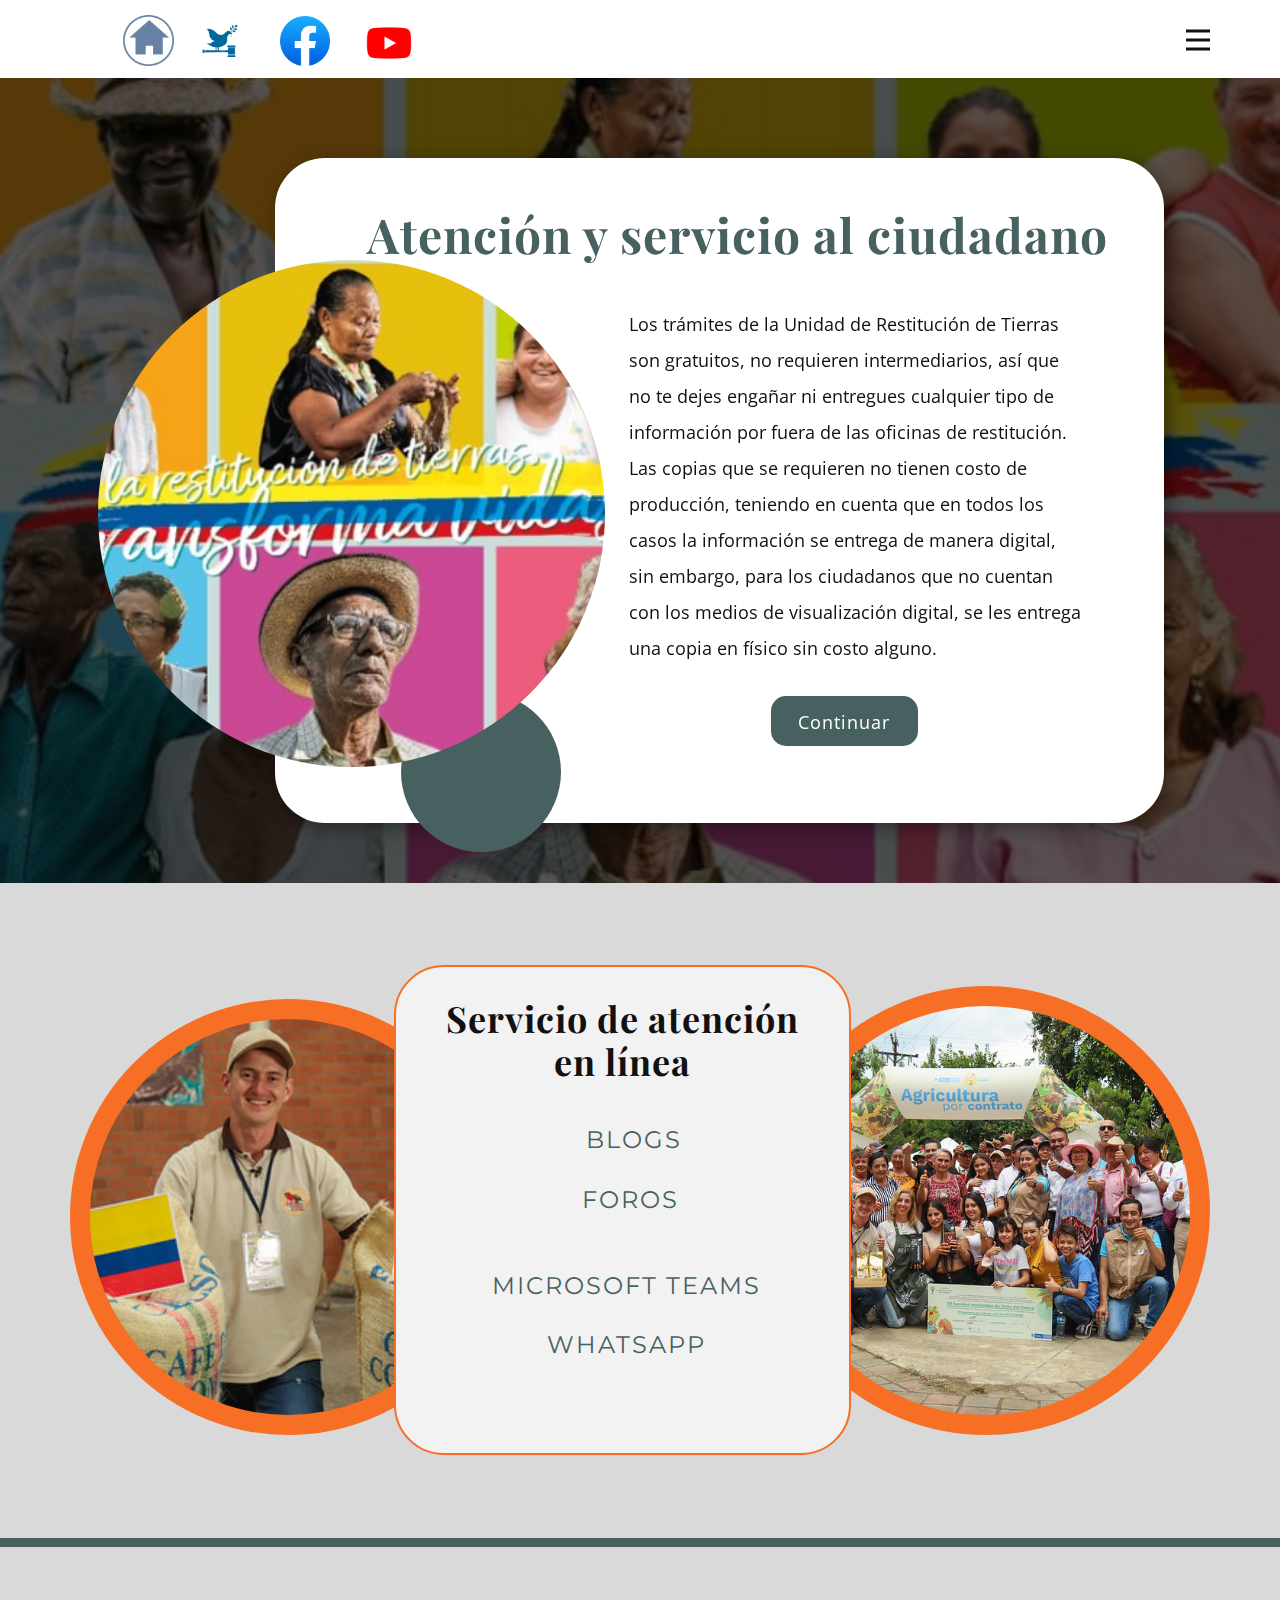
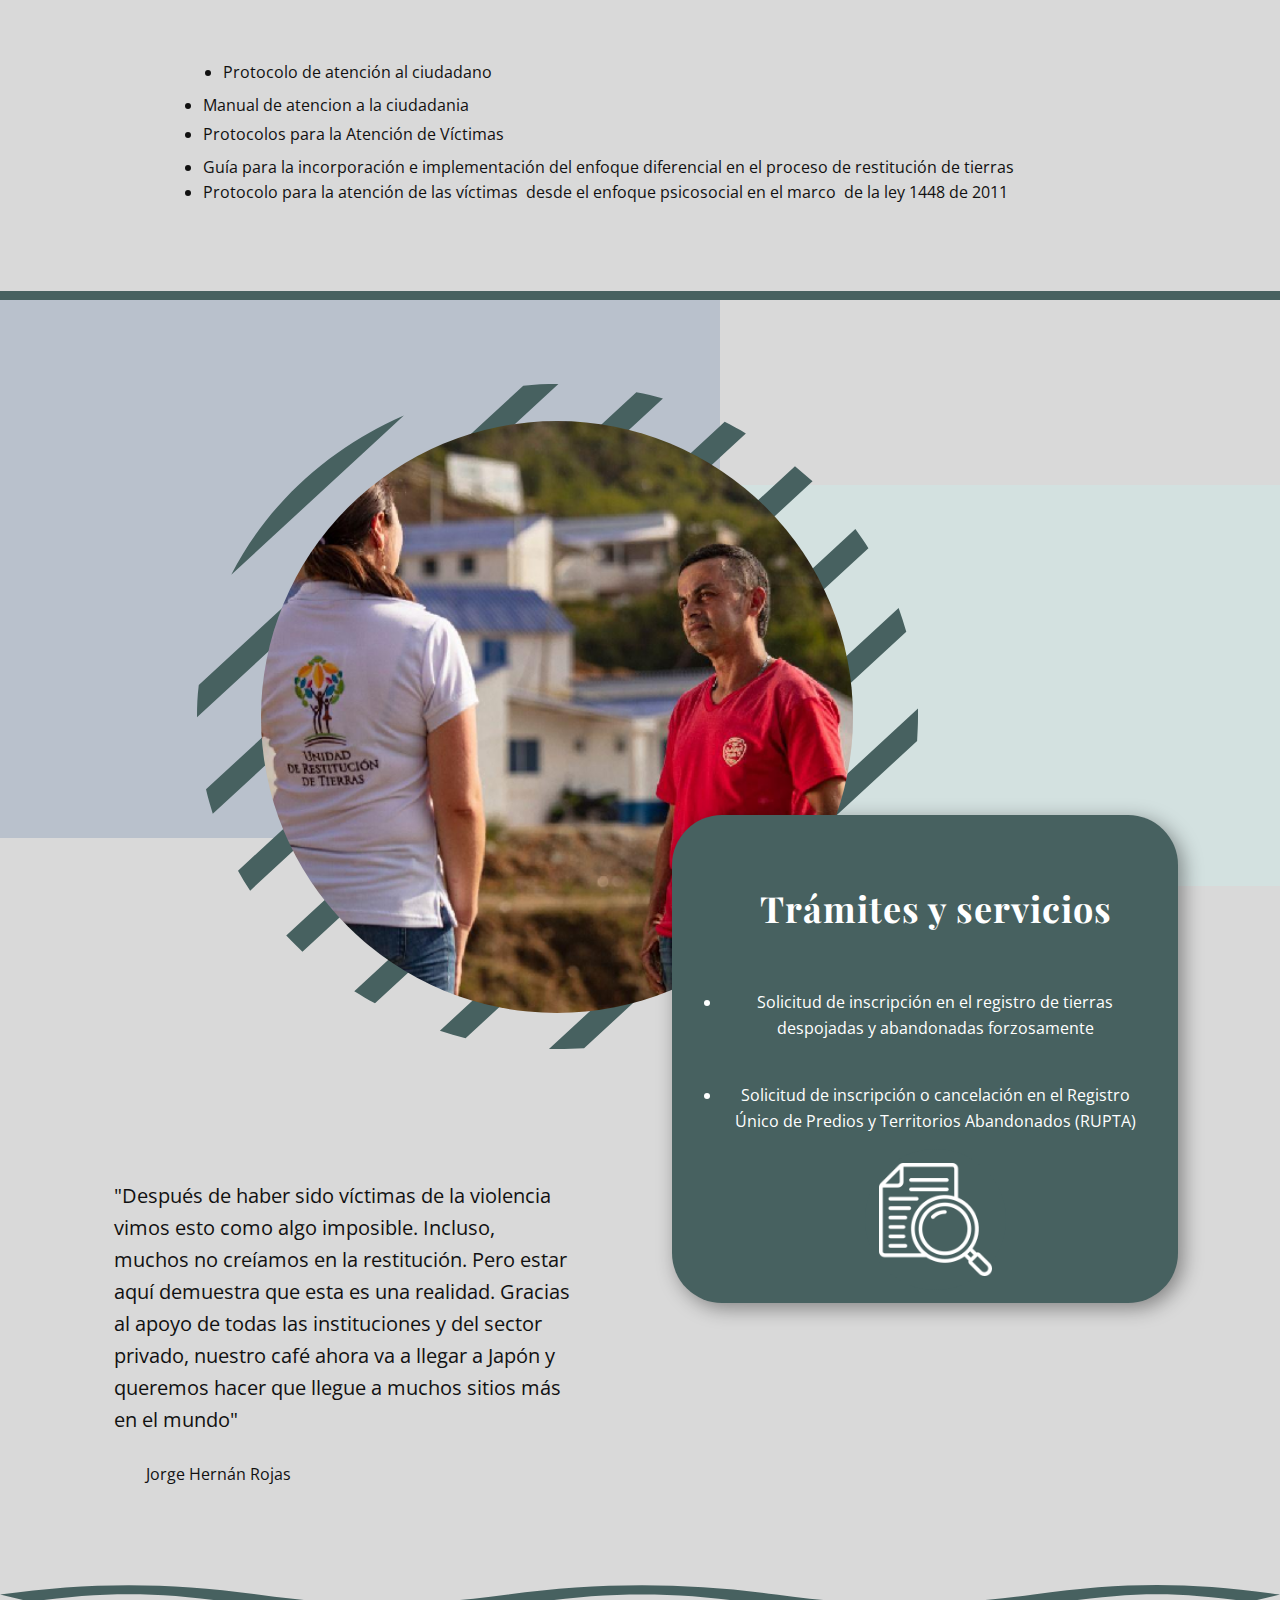
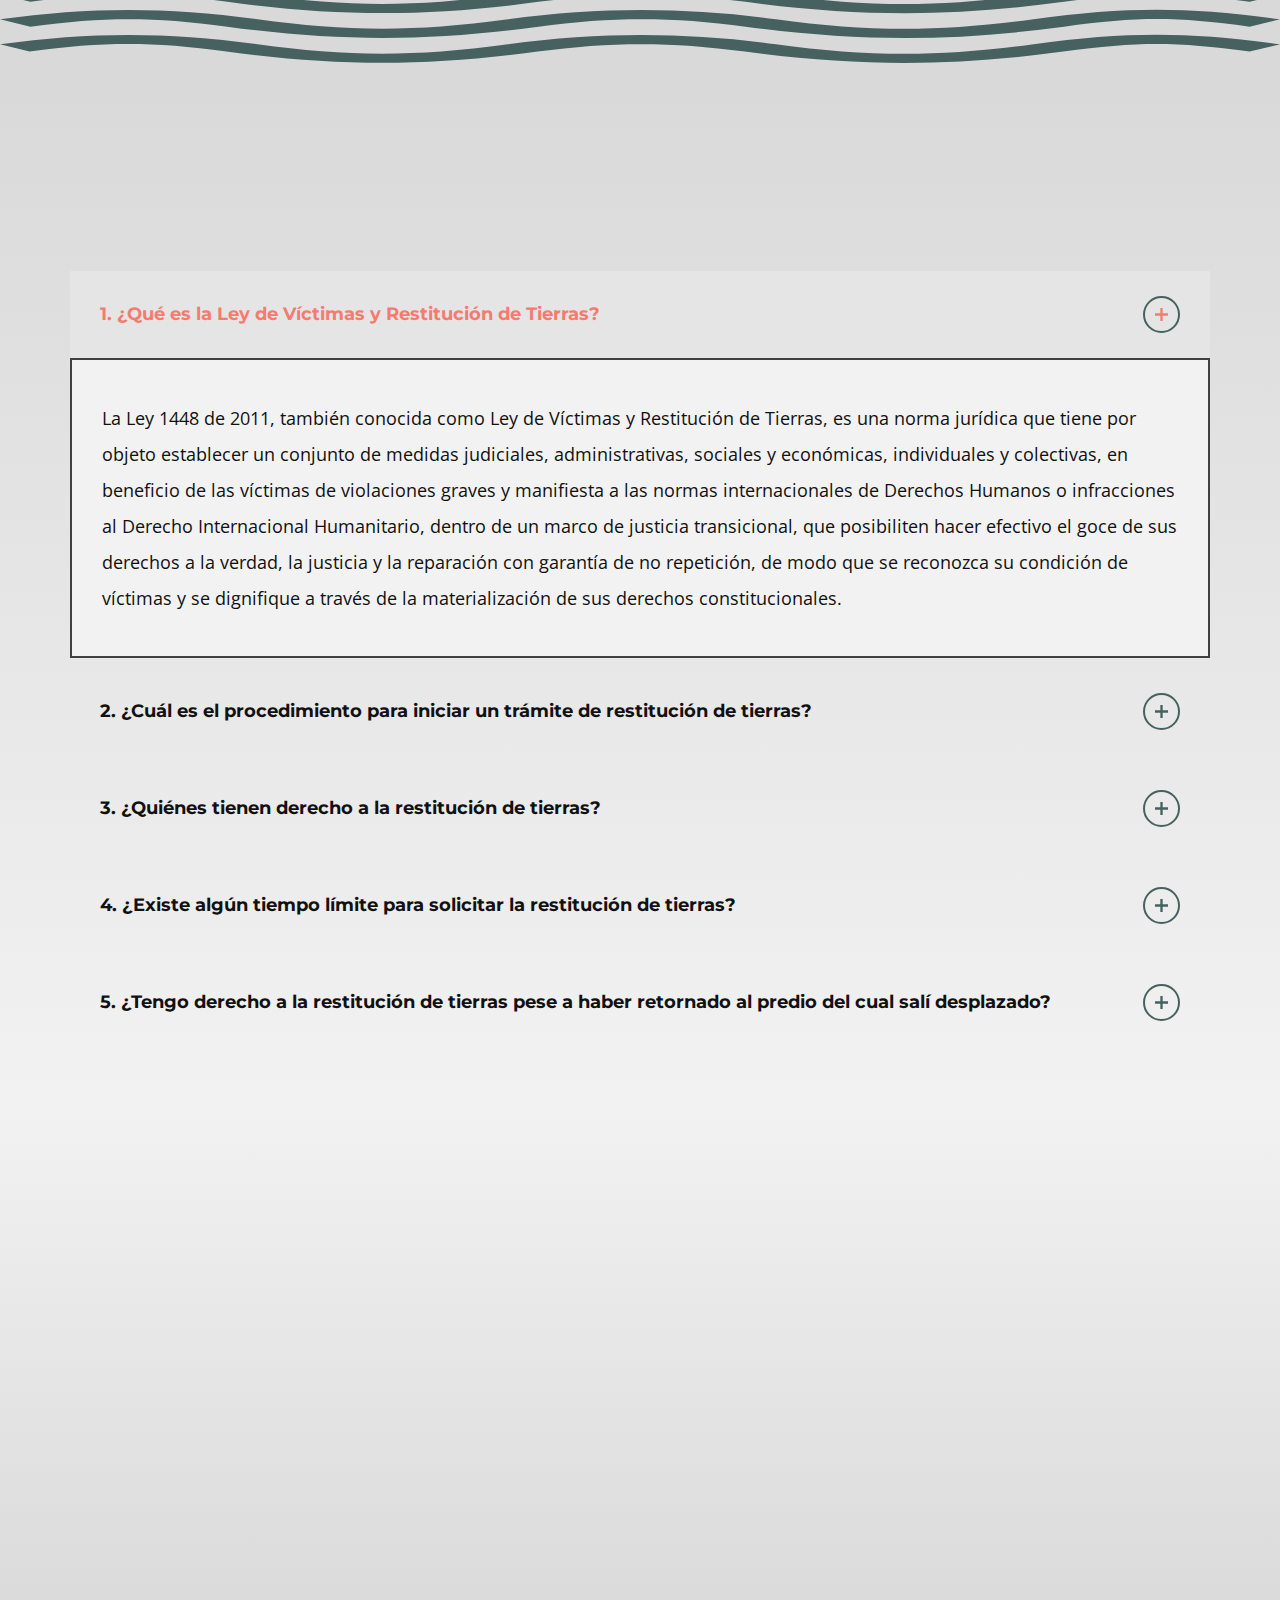
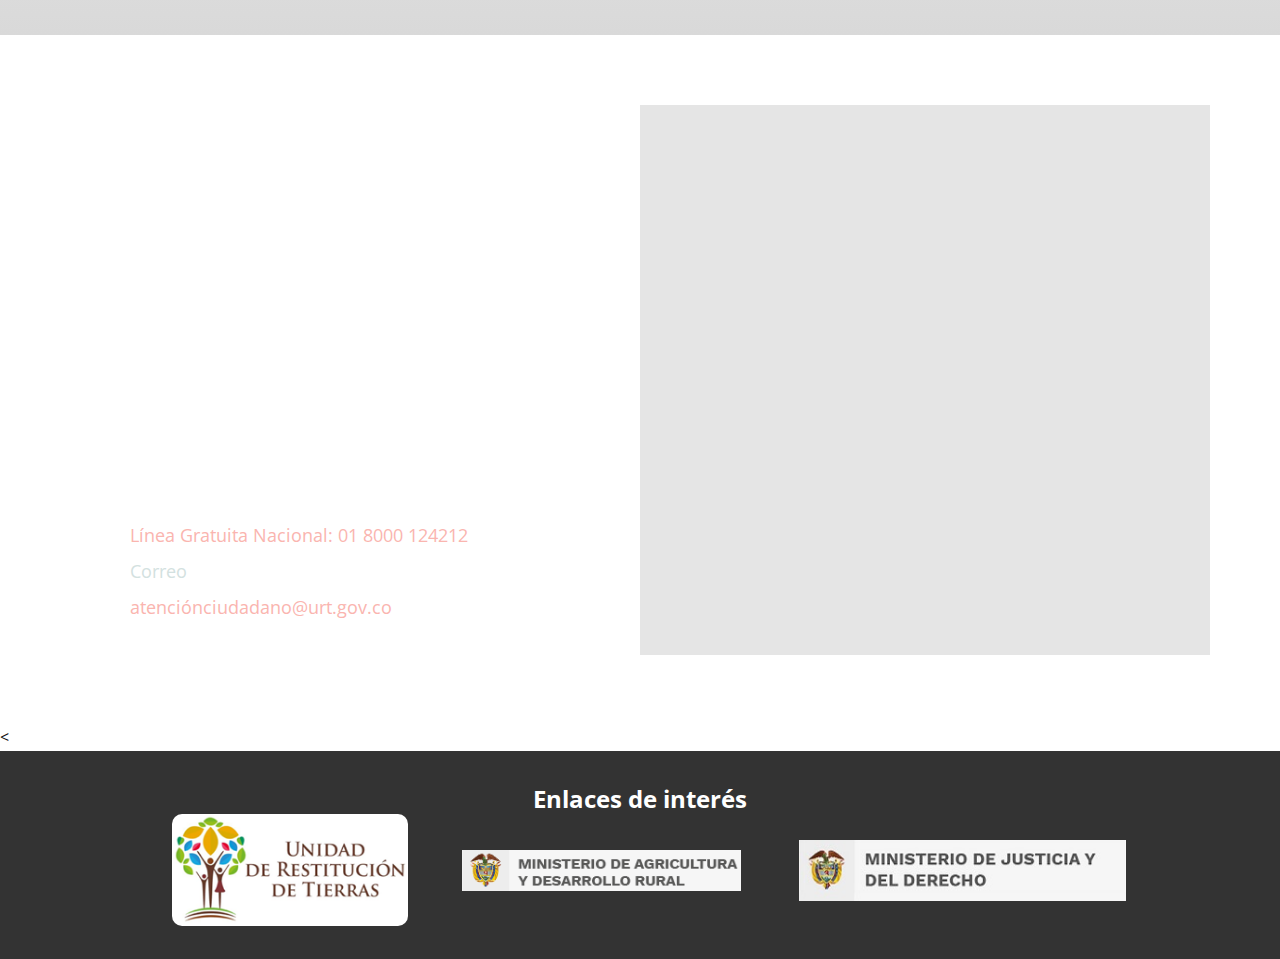
==== commit 56c0ea94: "Pequeña corrección" ====
--- a/Atencion.html
+++ b/Atencion.html
@@ -381,13 +381,15 @@
       </div>
     </section>
     
-    <!--PIE DE PÁGINA-->
-    <footer class="u-align-center u-clearfix u-footer u-grey-80 u-footer" id="sec-6c1d"><div class="u-clearfix u-sheet u-sheet-1">
+    <<!--PIE DE PÁGINA-->
+    <footer class="u-align-center u-clearfix u-footer u-grey-80 u-footer" id="sec-6c1d">
+      <div class="u-clearfix u-sheet u-sheet-1">
         <p class="u-text u-text-1">Enlaces de interés</p>
-        <img class="u-image u-image-default u-image-1" src="images/logo-minjusticia1.jpg" alt="" data-image-width="338" data-image-height="70" data-href="https://www.minjusticia.gov.co/programas/justicia-transicional/ley-victimas-restitucion-tierras" data-target="_blank">
-        <img class="u-image u-image-default u-image-2" src="images/MinAgrilogo.png" alt="" data-image-width="296" data-image-height="50" data-href="https://www.minagricultura.gov.co/atencion-ciudadano/preguntas-frecuentes/Paginas/Restitucion-de-Tierras.aspx" data-target="_blank">
+        <img class="u-image u-image-default u-image-1" src="images/minjusticialogo.jpg" alt="" data-image-width="338" data-image-height="70" data-href="https://www.minjusticia.gov.co/programas/justicia-transicional/ley-victimas-restitucion-tierras" data-target="_blank">
+        <img class="u-image u-image-default u-image-2" src="images/madrlogo.png" alt="" data-image-width="296" data-image-height="50" data-href="https://www.minagricultura.gov.co/atencion-ciudadano/preguntas-frecuentes/Paginas/Restitucion-de-Tierras.aspx" data-target="_blank">
         <img class="u-image u-image-contain u-image-round u-preserve-proportions u-radius-10 u-image-3" src="images/urtlogo.png" alt="" data-image-width="254" data-image-height="121" data-href="https://www.urt.gov.co/" data-target="_blank">
-      </div></footer>
+      </div>
+    </footer>
     
     <!--IR ARRIBA-->
     <span style="height: 64px; width: 64px; margin-left: 0px; margin-right: auto; margin-top: 0px; background-image: none; right: 20px; bottom: 20px; padding: 25px;" class="u-back-to-top u-icon u-icon-circle u-opacity u-opacity-85 u-palette-1-base" data-href="#">
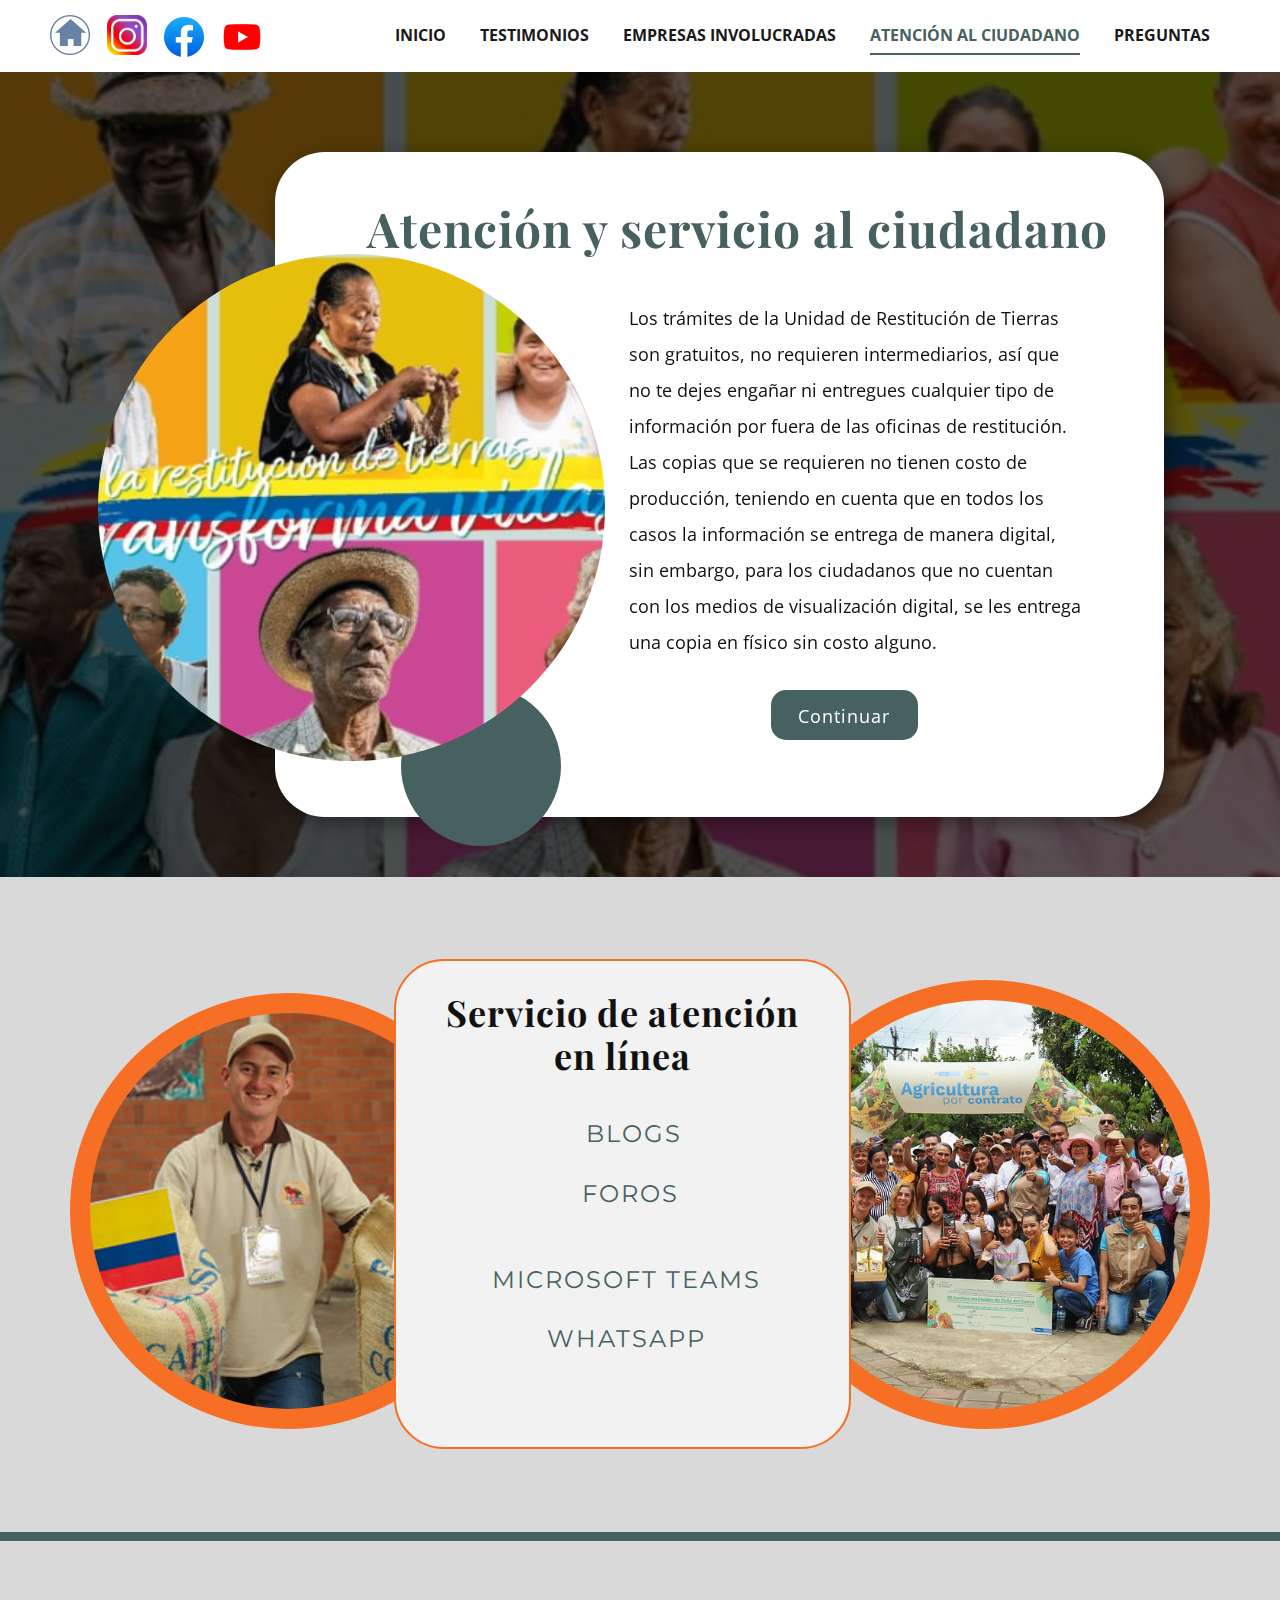
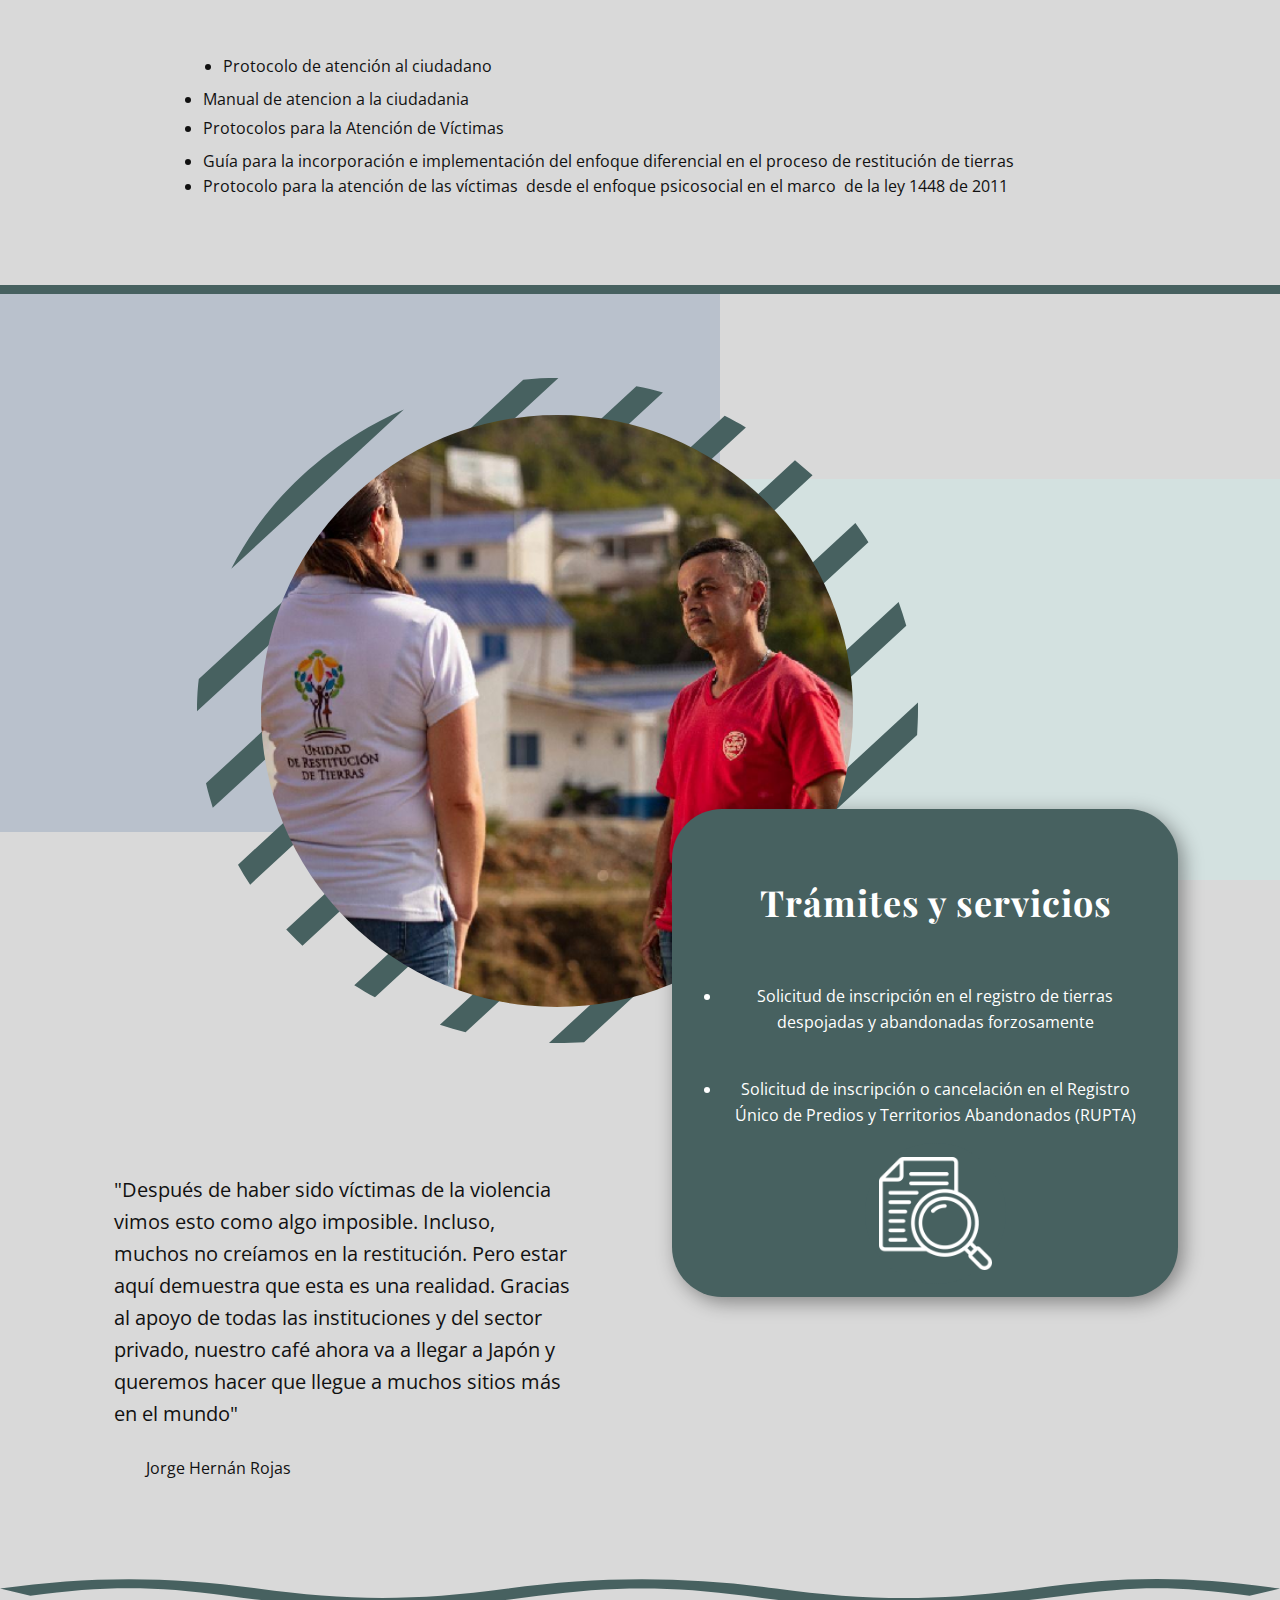
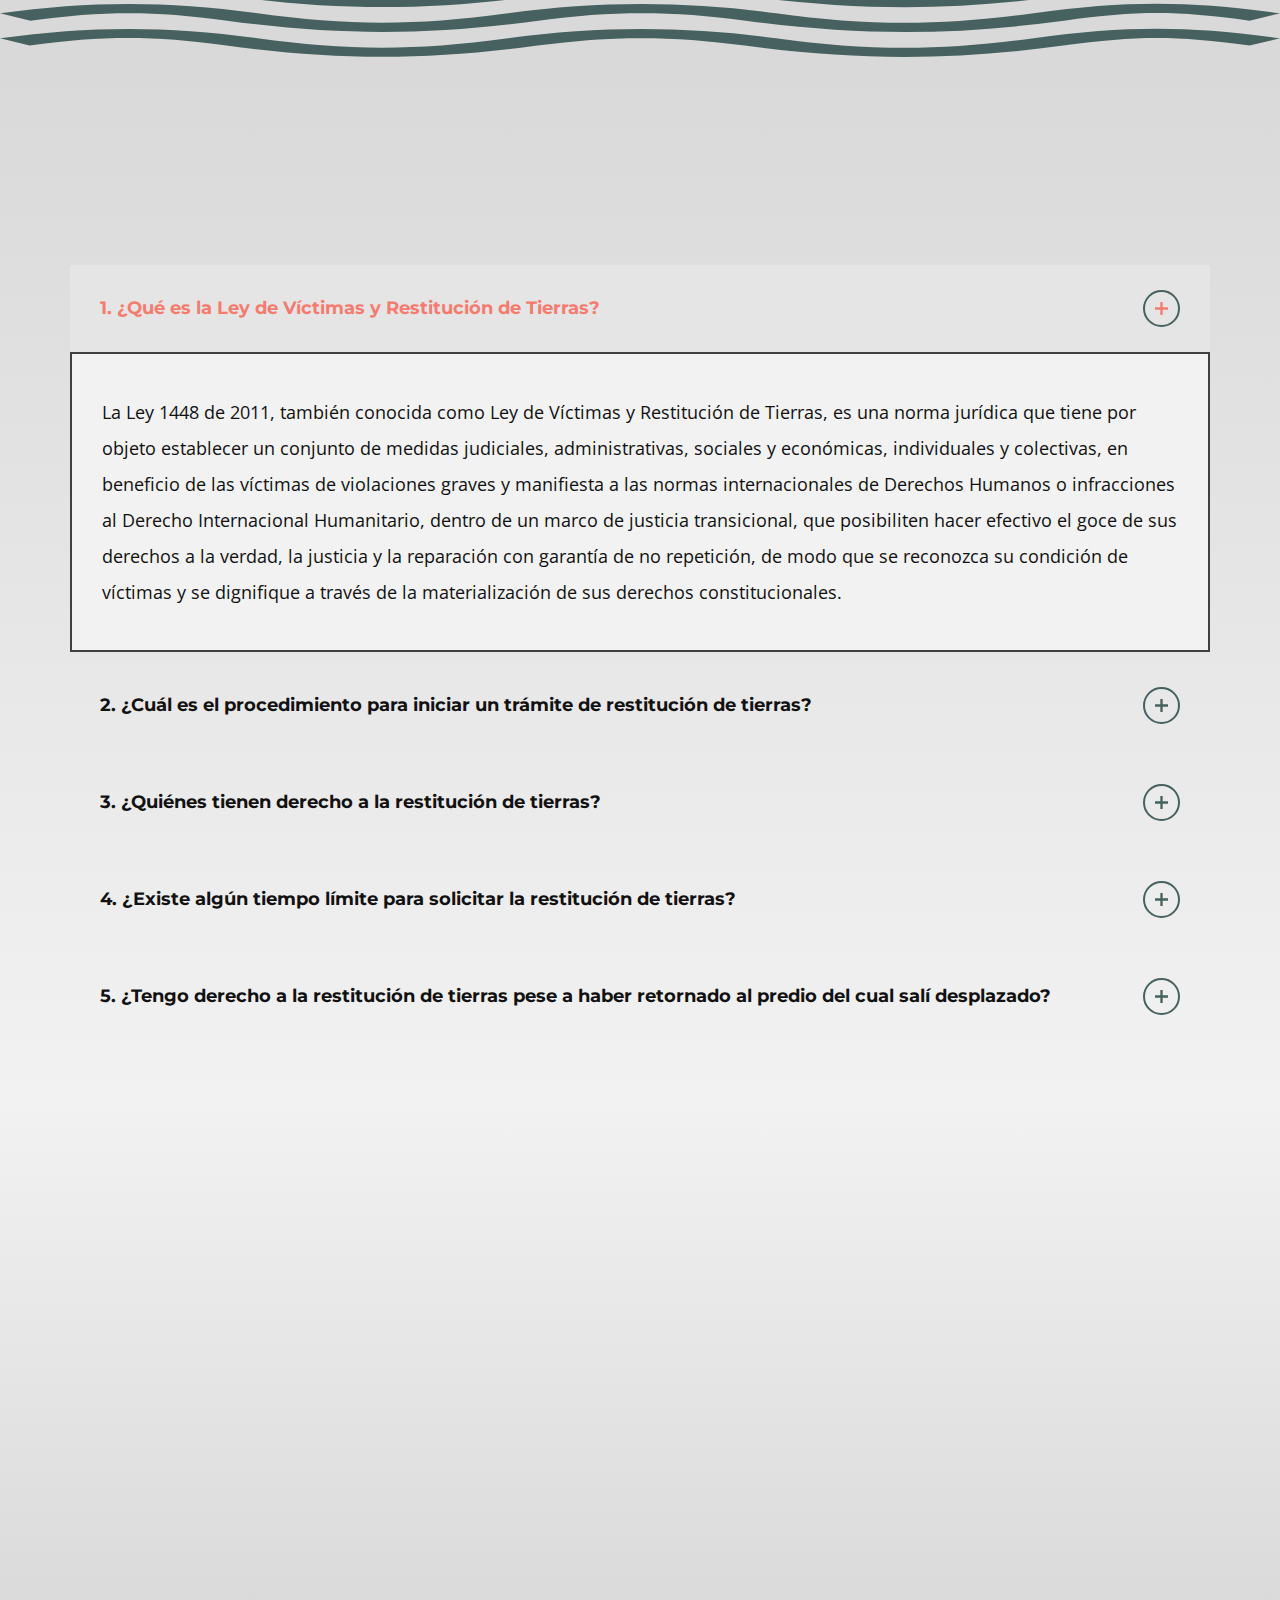
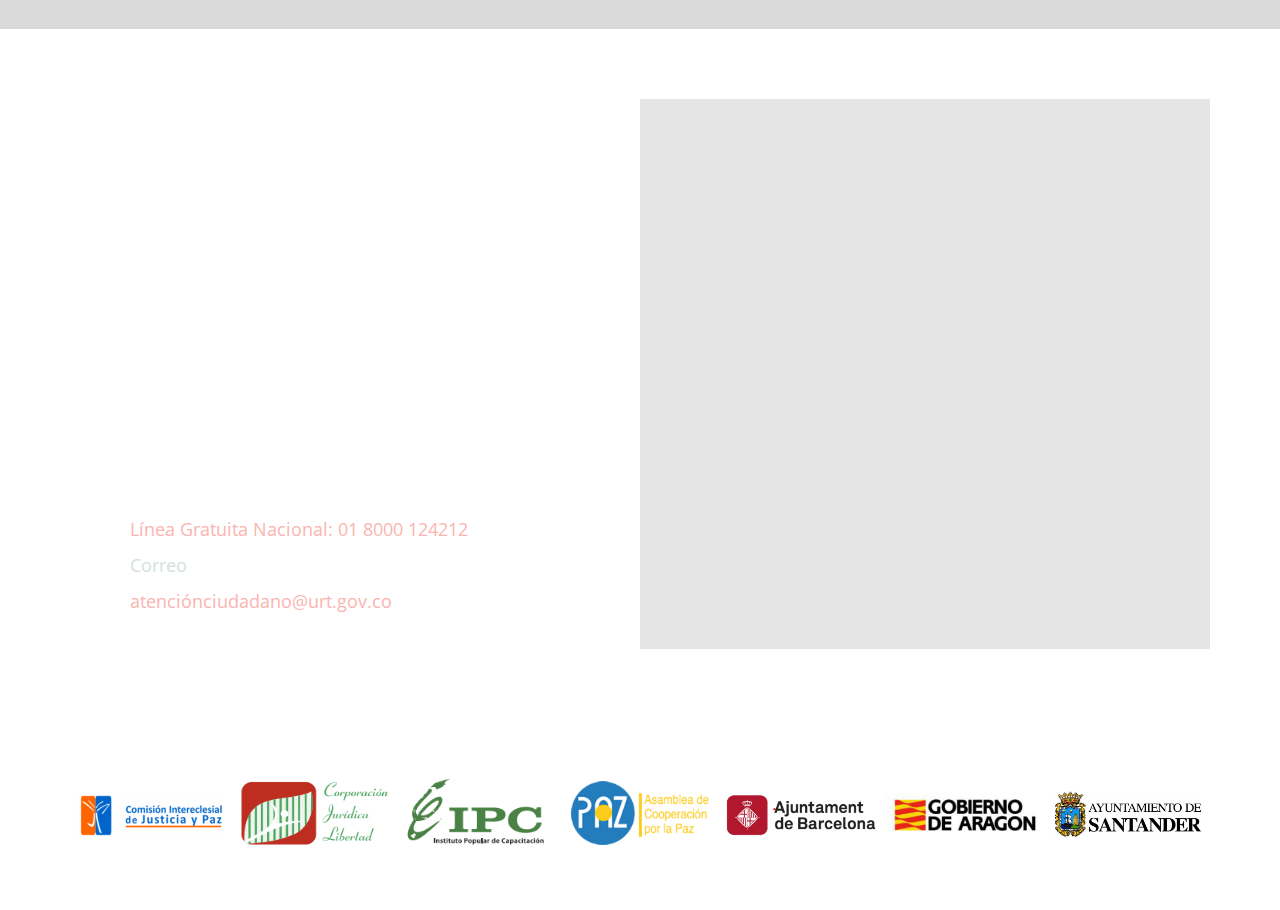
==== commit 7a3f58ec: "5 páginas v3" ====
--- a/Atencion.html
+++ b/Atencion.html
@@ -5,11 +5,11 @@
     <meta name="viewport" content="width=device-width, initial-scale=1.0">
     <meta charset="utf-8">
     <title>Atención al ciudadano</title>
-    <link rel="stylesheet" href="nicepage.css" media="screen">
+    <link rel="stylesheet" href="estilos.css" media="screen">
     <link rel="stylesheet" href="Atencion.css" media="screen">
     <script class="u-script" type="text/javascript" src="jquery.js" defer=""></script>
-    <script class="u-script" type="text/javascript" src="nicepage.js" defer=""></script>
-    <meta name="generator" content="Nicepage 4.21.12, nicepage.com">
+    <script class="u-script" type="text/javascript" src="interactivo.js" defer=""></script>
+    <meta name="generator" content="Nicepage 4.20.1, nicepage.com">
     <link id="u-theme-google-font" rel="stylesheet" href="https://fonts.googleapis.com/css?family=Playfair+Display:400,400i,500,500i,600,600i,700,700i,800,800i,900,900i|Open+Sans:300,300i,400,400i,500,500i,600,600i,700,700i,800,800i">
     <link id="u-page-google-font" rel="stylesheet" href="https://fonts.googleapis.com/css?family=Playfair+Display:400,400i,500,500i,600,600i,700,700i,800,800i,900,900i|Montserrat:100,100i,200,200i,300,300i,400,400i,500,500i,600,600i,700,700i,800,800i,900,900i|Playfair+Display:400,400i,500,500i,600,600i,700,700i,800,800i,900,900i">
     <meta name="theme-color" content="#476160">
@@ -19,51 +19,57 @@
 
   <body data-home-page="Atencion.html" data-home-page-title="Atencion" class="u-body u-xl-mode" data-lang="es">
     
-    <!--BARRA SUPERIOR / HEADER-->
+    <!--HEADER-->
     <header class="u-clearfix u-header u-header" id="sec-a7b1">
-      <div class="u-clearfix u-sheet u-sheet-1">
-        
+      <div class="u-clearfix u-sheet u-valign-middle u-sheet-1">
+
+        <!--HOME-->
+        <a href="Inicio.html" class="u-align-left u-image u-logo u-image-1" data-image-width="600" data-image-height="600">
+          <img src="images/home-logo.png" class="u-logo-image u-logo-image-1">
+        </a>
+
         <!--MENÚ-->
-        <nav class="u-menu u-menu-hamburger u-offcanvas u-menu-1" data-responsive-from="XL">
-          <div class="menu-collapse" style="font-size: 1rem; letter-spacing: 0px;" wfd-invisible="true">
-            <a class="u-button-style u-custom-left-right-menu-spacing u-custom-padding-bottom u-custom-top-bottom-menu-spacing u-nav-link u-text-active-palette-1-base u-text-hover-palette-2-base" href="#">
+        <nav class="u-menu u-menu-one-level u-offcanvas u-menu-1" data-responsive-from="MD" data-position="">
+          <div class="menu-collapse" style="font-size: 1rem; letter-spacing: 0px; font-weight: 700; text-transform: uppercase;">
+            <a class="u-button-style u-custom-active-border-color u-custom-active-color u-custom-border u-custom-border-color u-custom-borders u-custom-hover-border-color u-custom-hover-color u-custom-left-right-menu-spacing u-custom-padding-bottom u-custom-text-active-color u-custom-text-color u-custom-text-hover-color u-custom-top-bottom-menu-spacing u-nav-link u-text-active-palette-1-base u-text-hover-palette-2-base" href="#">
               <svg class="u-svg-link" viewBox="0 0 24 24"><use xmlns:xlink="http://www.w3.org/1999/xlink" xlink:href="#menu-hamburger"></use></svg>
-              <svg class="u-svg-content" version="1.1" id="menu-hamburger" viewBox="0 0 16 16" x="0px" y="0px" xmlns:xlink="http://www.w3.org/1999/xlink" xmlns="http://www.w3.org/2000/svg">
-                <g><rect y="1" width="16" height="2"></rect><rect y="7" width="16" height="2"></rect><rect y="13" width="16" height="2"></rect></g>
-              </svg>
+              <svg version="1.1" xmlns="http://www.w3.org/2000/svg" xmlns:xlink="http://www.w3.org/1999/xlink"><defs><symbol id="menu-hamburger" viewBox="0 0 16 16" style="width: 16px; height: 16px;"><rect y="1" width="16" height="2"></rect><rect y="7" width="16" height="2"></rect><rect y="13" width="16" height="2"></rect></symbol></defs></svg>
             </a>
           </div>
           <div class="u-custom-menu u-nav-container">
-            <ul class="u-nav u-unstyled u-nav-1">
-              <li class="u-nav-item"><a class="u-button-style u-nav-link u-text-active-palette-1-base u-text-hover-palette-2-base" href="Inicio.html" style="padding: 10px 20px;">Inicio</a></li>
-              <li class="u-nav-item"><a class="u-button-style u-nav-link u-text-active-palette-1-base u-text-hover-palette-2-base" href="atencion.html" target="_blank" style="padding: 10px 20px;">Atención</a></li>
+            <ul class="u-nav u-spacing-30 u-unstyled u-nav-1">
+              <li class="u-nav-item"><a class="u-border-2 u-border-active-palette-1-base u-border-hover-palette-1-base u-border-no-left u-border-no-right u-border-no-top u-button-style u-nav-link u-text-active-palette-1-base u-text-grey-90 u-text-hover-grey-90" href="Inicio.html" style="padding: 10px 0px;">Inicio</a></li>
+              <li class="u-nav-item"><a class="u-border-2 u-border-active-palette-1-base u-border-hover-palette-1-base u-border-no-left u-border-no-right u-border-no-top u-button-style u-nav-link u-text-active-palette-1-base u-text-grey-90 u-text-hover-grey-90" href="Testimonio.html" style="padding: 10px 0px;">Testimonios</a></li>
+              <li class="u-nav-item"><a class="u-border-2 u-border-active-palette-1-base u-border-hover-palette-1-base u-border-no-left u-border-no-right u-border-no-top u-button-style u-nav-link u-text-active-palette-1-base u-text-grey-90 u-text-hover-grey-90" href="Empresas_Involucradas.html" style="padding: 10px 0px;">Empresas involucradas</a></li>
+              <li class="u-nav-item"><a class="u-border-2 u-border-active-palette-1-base u-border-hover-palette-1-base u-border-no-left u-border-no-right u-border-no-top u-button-style u-nav-link u-text-active-palette-1-base u-text-grey-90 u-text-hover-grey-90" href="Atencion.html" style="padding: 10px 0px;">Atención al ciudadano</a></li>
+              <li class="u-nav-item"><a class="u-border-2 u-border-active-palette-1-base u-border-hover-palette-1-base u-border-no-left u-border-no-right u-border-no-top u-button-style u-nav-link u-text-active-palette-1-base u-text-grey-90 u-text-hover-grey-90" href="Preguntas.html" style="padding: 10px 0px;">Preguntas</a></li>
             </ul>
           </div>
-          <div class="u-custom-menu u-nav-container-collapse" wfd-invisible="true">
-            <div class="u-black u-container-style u-inner-container-layout u-opacity u-opacity-95 u-sidenav">
-              <div class="u-inner-container-layout u-sidenav-overflow">
+          <div class="u-custom-menu u-nav-container-collapse">
+            <div class="u-container-style u-inner-container-layout u-opacity u-opacity-90 u-palette-1-dark-3 u-sidenav">
+              <div class="u-sidenav-overflow">
                 <div class="u-menu-close"></div>
-                <ul class="u-align-center u-nav u-popupmenu-items u-unstyled u-nav-2">
+                <ul class="u-align-center u-menu-one-level u-nav u-popupmenu-items u-spacing-10 u-unstyled u-nav-2">
                   <li class="u-nav-item"><a class="u-button-style u-nav-link" href="Inicio.html">Inicio</a></li>
-                  <li class="u-nav-item"><a class="u-button-style u-nav-link" href="atencion.html" target="_blank">Atención</a></li>
+                  <li class="u-nav-item"><a class="u-button-style u-nav-link" href="Testimonio.html">Testimonios</a></li>
+                  <li class="u-nav-item"><a class="u-button-style u-nav-link" href="Empresas_Involucradas.html">Empresas involucradas</a></li>
+                  <li class="u-nav-item"><a class="u-button-style u-nav-link" href="Atencion.html">Atención al ciudadano</a></li>
+                  <li class="u-nav-item"><a class="u-button-style u-nav-link" href="Preguntas.html">Preguntas</a></li>
                 </ul>
               </div>
             </div>
-            <div class="u-black u-menu-overlay u-opacity u-opacity-70" wfd-invisible="true"></div>
+            <div class="u-black u-menu-overlay u-opacity u-opacity-70"></div>
           </div>
         </nav>
 
-        <!--LOGOS Y VÍNCULOS-->
-        <a href="Inicio.html" class="u-image u-logo u-image-1" data-image-width="600" data-image-height="600" title="Inicio">
-          <img src="images/home-logo.png" class="u-logo-image u-logo-image-1">
-        </a>
-        <a href="https://www.un.org/sustainabledevelopment/es/peace-justice/" class="u-image u-logo u-image-2" data-image-width="290" data-image-height="290" title="Sobre el ODS de la Paz" target="_blank">
-          <img src="images/ods.png" class="u-logo-image u-logo-image-2">
-        </a>
-        <a href="https://www.facebook.com/RestitucionDeTierras" class="u-image u-logo u-image-3" data-image-width="640" data-image-height="640" title="Restitución de Tierras en Facebook" target="_blank">
+        <!--LOGOS-->
+        <a href="https://www.instagram.com/restituciondetierras/?hl=es-la" class="u-image u-logo u-image-2" data-image-width="920" data-image-height="920" title="Instagram URT" target="_blank">
+          <img src="images/Instagram-Icon.png" class="u-logo-image u-logo-image-2">
+        </a>
+        <a href="https://www.facebook.com/RestitucionDeTierras" class="u-image u-logo u-image-3" data-image-width="640" data-image-height="640" title="Facebook URT" target="_blank">
           <img src="images/facebook.png" class="u-logo-image u-logo-image-3">
         </a>
-        <a href="https://www.youtube.com/user/restituciontierras" class="u-image u-logo u-image-4" data-image-width="512" data-image-height="512" title="Restitución de Tierras en YouTube" target="_blank">
+        <a href="https://www.youtube.com/user/restituciontierras" class="u-image u-logo u-image-4" data-image-width="512" data-image-height="512" title="YouTube URT" target="_blank">
           <img src="images/youtube.png" class="u-logo-image u-logo-image-4">
         </a>
 
@@ -381,13 +387,76 @@
       </div>
     </section>
     
-    <<!--PIE DE PÁGINA-->
-    <footer class="u-align-center u-clearfix u-footer u-grey-80 u-footer" id="sec-6c1d">
-      <div class="u-clearfix u-sheet u-sheet-1">
-        <p class="u-text u-text-1">Enlaces de interés</p>
-        <img class="u-image u-image-default u-image-1" src="images/minjusticialogo.jpg" alt="" data-image-width="338" data-image-height="70" data-href="https://www.minjusticia.gov.co/programas/justicia-transicional/ley-victimas-restitucion-tierras" data-target="_blank">
-        <img class="u-image u-image-default u-image-2" src="images/madrlogo.png" alt="" data-image-width="296" data-image-height="50" data-href="https://www.minagricultura.gov.co/atencion-ciudadano/preguntas-frecuentes/Paginas/Restitucion-de-Tierras.aspx" data-target="_blank">
-        <img class="u-image u-image-contain u-image-round u-preserve-proportions u-radius-10 u-image-3" src="images/urtlogo.png" alt="" data-image-width="254" data-image-height="121" data-href="https://www.urt.gov.co/" data-target="_blank">
+    <!--LINKS EXTERNOS-->
+    <footer class="u-align-center u-clearfix u-footer u-white u-footer" id="sec-6c1d">
+      <div class="u-clearfix u-sheet u-sheet-1">
+        <div class="u-expanded-width u-gallery u-layout-grid u-lightbox u-no-transition u-show-text-none u-gallery-1" id="carousel-adc6">
+          <div class="u-gallery-inner u-gallery-inner-1" role="listbox">
+            <div class="u-effect-hover-zoom u-gallery-item u-shape-rectangle u-gallery-item-1" data-animation-name="" data-animation-duration="0" data-animation-delay="0" data-animation-direction="">
+              <div class="u-back-slide">
+                <img class="u-back-image u-expanded u-image-contain" src="images/Info.png" data-image-width="273" data-image-height="94">
+              </div>
+              <div class="u-align-center u-over-slide u-shading u-over-slide-1">
+                <h3 class="u-gallery-heading"></h3>
+                <p class="u-gallery-text"></p>
+              </div>
+            </div>
+            <div class="u-effect-hover-zoom u-gallery-item u-shape-rectangle u-gallery-item-2" data-animation-name="" data-animation-duration="0" data-animation-delay="0" data-animation-direction="">
+              <div class="u-back-slide">
+                <img class="u-back-image u-expanded u-image-contain" src="images/Info1.png" data-image-width="211" data-image-height="100">
+              </div>
+              <div class="u-align-center u-over-slide u-shading u-over-slide-2">
+                <h3 class="u-gallery-heading"></h3>
+                <p class="u-gallery-text"></p>
+              </div>
+            </div>
+            <div class="u-effect-hover-zoom u-gallery-item u-shape-rectangle u-gallery-item-3" data-animation-name="" data-animation-duration="0" data-animation-delay="0" data-animation-direction="">
+              <div class="u-back-slide">
+                <img class="u-back-image u-expanded u-image-contain" src="images/Info2.png" data-image-width="203" data-image-height="98">
+              </div>
+              <div class="u-align-center u-over-slide u-shading u-over-slide-3">
+                <h3 class="u-gallery-heading"></h3>
+                <p class="u-gallery-text"></p>
+              </div>
+            </div>
+            <div class="u-effect-hover-zoom u-gallery-item u-shape-rectangle u-gallery-item-4" data-image-width="215" data-image-height="96">
+              <div class="u-back-slide">
+                <img class="u-back-image u-expanded u-image-contain" src="images/Info3.png">
+              </div>
+              <div class="u-align-center u-over-slide u-shading u-over-slide-4">
+                <h3 class="u-gallery-heading"></h3>
+                <p class="u-gallery-text"></p>
+              </div>
+            </div>
+            <div class="u-effect-hover-zoom u-gallery-item u-shape-rectangle u-gallery-item-5" data-image-width="287" data-image-height="95">
+              <div class="u-back-slide">
+                <img class="u-back-image u-expanded u-image-contain" src="images/Info4.png">
+              </div>
+              <div class="u-align-center u-over-slide u-shading u-over-slide-5">
+                <h3 class="u-gallery-heading"></h3>
+                <p class="u-gallery-text"></p>
+              </div>
+            </div>
+            <div class="u-effect-hover-zoom u-gallery-item u-shape-rectangle u-gallery-item-6" data-image-width="283" data-image-height="99">
+              <div class="u-back-slide">
+                <img class="u-back-image u-expanded u-image-contain" src="images/Info5.png">
+              </div>
+              <div class="u-align-center u-over-slide u-shading u-over-slide-6">
+                <h3 class="u-gallery-heading"></h3>
+                <p class="u-gallery-text"></p>
+              </div>
+            </div>
+            <div class="u-effect-hover-zoom u-gallery-item u-shape-rectangle u-gallery-item-7" data-image-width="317" data-image-height="101">
+              <div class="u-back-slide">
+                <img class="u-back-image u-expanded u-image-contain" src="images/Info6.png">
+              </div>
+              <div class="u-align-center u-over-slide u-shading u-over-slide-7">
+                <h3 class="u-gallery-heading"></h3>
+                <p class="u-gallery-text"></p>
+              </div>
+            </div>
+          </div>
+        </div>
       </div>
     </footer>
     
--- a/estilos.css
+++ b/estilos.css
@@ -0,0 +1,38918 @@
+/*begin-commonstyles library*//*!
+ * froala_editor v4.0.6 (https://www.froala.com/wysiwyg-editor)
+ * License https://froala.com/wysiwyg-editor/terms/
+ * Copyright 2014-2021 Froala Labs
+ */
+
+.fr-clearfix::after {
+  clear: both;
+  display: block;
+  content: "";
+  height: 0; }
+
+.fr-hide-by-clipping {
+  position: absolute;
+  width: 1px;
+  height: 1px;
+  padding: 0;
+  margin: -1px;
+  overflow: hidden;
+  clip: rect(0, 0, 0, 0);
+  border: 0; }
+
+.fr-view img.fr-rounded, .fr-view .fr-img-caption.fr-rounded img {
+  border-radius: 10px;
+  -moz-border-radius: 10px;
+  -webkit-border-radius: 10px;
+  -moz-background-clip: padding;
+  -webkit-background-clip: padding-box;
+  background-clip: padding-box; }
+
+.fr-view img.fr-shadow, .fr-view .fr-img-caption.fr-shadow img {
+  -webkit-box-shadow: 10px 10px 5px 0px #cccccc;
+  -moz-box-shadow: 10px 10px 5px 0px #cccccc;
+  box-shadow: 10px 10px 5px 0px #cccccc; }
+
+.fr-view img.fr-bordered, .fr-view .fr-img-caption.fr-bordered img {
+  border: solid 5px #CCC; }
+
+.fr-view img.fr-bordered {
+  -webkit-box-sizing: content-box;
+  -moz-box-sizing: content-box;
+  box-sizing: content-box; }
+
+.fr-view .fr-img-caption.fr-bordered img {
+  -webkit-box-sizing: border-box;
+  -moz-box-sizing: border-box;
+  box-sizing: border-box; }
+
+.fr-view {
+  word-wrap: break-word; }
+  .fr-view span[style~="color:"] a {
+    color: inherit; }
+  .fr-view strong {
+    font-weight: 700; }
+  .fr-view table[border='0'] td:not([class]), .fr-view table[border='0'] th:not([class]), .fr-view table[border='0'] td[class=""], .fr-view table[border='0'] th[class=""] {
+    border-width: 0px; }
+  .fr-view table {
+    border: none;
+    border-collapse: collapse;
+    empty-cells: show;
+    max-width: 100%; }
+    .fr-view table td {
+      min-width: 5px; }
+    .fr-view table.fr-dashed-borders td, .fr-view table.fr-dashed-borders th {
+      border-style: dashed; }
+    .fr-view table.fr-alternate-rows tbody tr:nth-child(2n) {
+      background: whitesmoke; }
+    .fr-view table td, .fr-view table th {
+      border: 1px solid #DDD; }
+      .fr-view table td:empty, .fr-view table th:empty {
+        height: 20px; }
+      .fr-view table td.fr-highlighted, .fr-view table th.fr-highlighted {
+        border: 1px double red; }
+      .fr-view table td.fr-thick, .fr-view table th.fr-thick {
+        border-width: 2px; }
+    .fr-view table th {
+      background: #ececec; }
+  .fr-view hr {
+    clear: both;
+    user-select: none;
+    -o-user-select: none;
+    -moz-user-select: none;
+    -khtml-user-select: none;
+    -webkit-user-select: none;
+    -ms-user-select: none;
+    break-after: always;
+    page-break-after: always; }
+  .fr-view .fr-file {
+    position: relative; }
+    .fr-view .fr-file::after {
+      position: relative;
+      content: "\1F4CE";
+      font-weight: normal; }
+  .fr-view pre {
+    white-space: pre-wrap;
+    word-wrap: break-word;
+    overflow: visible; }
+/*  .fr-view[dir="rtl"] blockquote {
+    border-left: none;
+    border-right: solid 2px #5E35B1;
+    margin-right: 0;
+    padding-right: 5px;
+    padding-left: 0; }
+    .fr-view[dir="rtl"] blockquote blockquote {
+      border-color: #00BCD4; }
+      .fr-view[dir="rtl"] blockquote blockquote blockquote {
+        border-color: #43A047; }
+  .fr-view blockquote {
+    border-left: solid 2px #5E35B1;
+    margin-left: 0;
+    padding-left: 5px;
+    color: #5E35B1; }
+    .fr-view blockquote blockquote {
+      border-color: #00BCD4;
+      color: #00BCD4; }
+      .fr-view blockquote blockquote blockquote {
+        border-color: #43A047;
+        color: #43A047; } */
+  .fr-view span.fr-emoticon {
+    font-weight: normal;
+    font-family: "Apple Color Emoji","Segoe UI Emoji","NotoColorEmoji","Segoe UI Symbol","Android Emoji","EmojiSymbols";
+    display: inline;
+    line-height: 0; }
+    .fr-view span.fr-emoticon.fr-emoticon-img {
+      background-repeat: no-repeat !important;
+      font-size: inherit;
+      height: 1em;
+      width: 1em;
+      min-height: 20px;
+      min-width: 20px;
+      display: inline-block;
+      margin: -.1em .1em .1em;
+      line-height: 1;
+      vertical-align: middle; }
+  .fr-view .fr-text-gray {
+    color: #AAA !important; }
+  .fr-view .fr-text-bordered {
+    border-top: solid 1px #222;
+    border-bottom: solid 1px #222;
+    padding: 10px 0; }
+  .fr-view .fr-text-spaced {
+    letter-spacing: 1px; }
+  .fr-view .fr-text-uppercase {
+    text-transform: uppercase; }
+  .fr-view .fr-class-highlighted {
+    background-color: #ffff00; }
+  .fr-view .fr-class-code {
+    border-color: #cccccc;
+    border-radius: 2px;
+    -moz-border-radius: 2px;
+    -webkit-border-radius: 2px;
+    -moz-background-clip: padding;
+    -webkit-background-clip: padding-box;
+    background-clip: padding-box;
+    background: #f5f5f5;
+    padding: 10px;
+    font-family: "Courier New", Courier, monospace; }
+  .fr-view .fr-class-transparency {
+    opacity: 0.5; }
+  .fr-view img {
+    position: relative;
+    max-width: 100%; }
+    .fr-view img.fr-dib {
+      margin: 10px auto;
+      display: block;
+      float: none;
+      vertical-align: top; }
+      .fr-view img.fr-dib.fr-fil {
+        margin-left: 0;
+        text-align: left; }
+      .fr-view img.fr-dib.fr-fir {
+        margin-right: 0;
+        text-align: right; }
+    .fr-view img.fr-dii {
+      display: inline-block;
+      float: none;
+      vertical-align: bottom;
+      margin-left: 5px;
+      margin-right: 5px;
+      max-width: calc(100% - (2 * 5px)); }
+      .fr-view img.fr-dii.fr-fil {
+        float: left;
+        margin: 10px 15px 10px 0;
+        max-width: calc(100% - 5px); }
+      .fr-view img.fr-dii.fr-fir {
+        float: right;
+        margin: 10px 0 10px 15px;
+        max-width: calc(100% - 5px); }
+  .fr-view span.fr-img-caption {
+    position: relative;
+    max-width: 100%; }
+    .fr-view span.fr-img-caption.fr-dib {
+      margin: 5px auto;
+      display: block;
+      float: none;
+      vertical-align: top; }
+      .fr-view span.fr-img-caption.fr-dib.fr-fil {
+        margin-left: 0;
+        text-align: left; }
+      .fr-view span.fr-img-caption.fr-dib.fr-fir {
+        margin-right: 0;
+        text-align: right; }
+    .fr-view span.fr-img-caption.fr-dii {
+      display: inline-block;
+      float: none;
+      vertical-align: bottom;
+      margin-left: 5px;
+      margin-right: 5px;
+      max-width: calc(100% - (2 * 5px)); }
+      .fr-view span.fr-img-caption.fr-dii.fr-fil {
+        float: left;
+        margin: 5px 5px 5px 0;
+        max-width: calc(100% - 5px); }
+      .fr-view span.fr-img-caption.fr-dii.fr-fir {
+        float: right;
+        margin: 5px 0 5px 5px;
+        max-width: calc(100% - 5px); }
+  .fr-view .fr-video {
+    text-align: center;
+    position: relative; }
+    .fr-view .fr-video.fr-rv {
+      padding-bottom: 56.25%;
+      padding-top: 30px;
+      height: 0;
+      overflow: hidden; }
+      .fr-view .fr-video.fr-rv > iframe, .fr-view .fr-video.fr-rv object, .fr-view .fr-video.fr-rv embed {
+        position: absolute !important;
+        top: 0;
+        left: 0;
+        width: 100%;
+        height: 100%; }
+    .fr-view .fr-video > * {
+      -webkit-box-sizing: content-box;
+      -moz-box-sizing: content-box;
+      box-sizing: content-box;
+      max-width: 100%;
+      border: none; }
+    .fr-view .fr-video.fr-dvb {
+      display: block;
+      clear: both; }
+      .fr-view .fr-video.fr-dvb.fr-fvl {
+        text-align: left; }
+      .fr-view .fr-video.fr-dvb.fr-fvr {
+        text-align: right; }
+    .fr-view .fr-video.fr-dvi {
+      display: inline-block; }
+      .fr-view .fr-video.fr-dvi.fr-fvl {
+        float: left; }
+      .fr-view .fr-video.fr-dvi.fr-fvr {
+        float: right; }
+  .fr-view a.fr-strong {
+    font-weight: 700; }
+  .fr-view a.fr-green {
+    color: green; }
+  .fr-view .fr-img-caption {
+    text-align: center; }
+    .fr-view .fr-img-caption .fr-img-wrap {
+      padding: 0;
+      margin: auto;
+      text-align: center;
+      width: 100%; }
+      .fr-view .fr-img-caption .fr-img-wrap a {
+        display: block; }
+      .fr-view .fr-img-caption .fr-img-wrap img {
+        display: block;
+        margin: auto;
+        width: 100%; }
+      .fr-view .fr-img-caption .fr-img-wrap > span {
+        margin: auto;
+        display: block;
+        padding: 5px 5px 10px;
+        font-size: 14px;
+        font-weight: initial;
+        -webkit-box-sizing: border-box;
+        -moz-box-sizing: border-box;
+        box-sizing: border-box;
+        -webkit-opacity: 0.9;
+        -moz-opacity: 0.9;
+        opacity: 0.9;
+        -ms-filter: "progid:DXImageTransform.Microsoft.Alpha(Opacity=0)";
+        width: 100%;
+        text-align: center; }
+  .fr-view button.fr-rounded, .fr-view input.fr-rounded, .fr-view textarea.fr-rounded {
+    border-radius: 10px;
+    -moz-border-radius: 10px;
+    -webkit-border-radius: 10px;
+    -moz-background-clip: padding;
+    -webkit-background-clip: padding-box;
+    background-clip: padding-box; }
+  .fr-view button.fr-large, .fr-view input.fr-large, .fr-view textarea.fr-large {
+    font-size: 24px; }
+
+/**
+ * Image style.
+ */
+a.fr-view.fr-strong {
+  font-weight: 700; }
+a.fr-view.fr-green {
+  color: green; }
+
+/**
+ * Link style.
+ */
+img.fr-view {
+  position: relative;
+  max-width: 100%; }
+  img.fr-view.fr-dib {
+    margin: 5px auto;
+    display: block;
+    float: none;
+    vertical-align: top; }
+    img.fr-view.fr-dib.fr-fil {
+      margin-left: 0;
+      text-align: left; }
+    img.fr-view.fr-dib.fr-fir {
+      margin-right: 0;
+      text-align: right; }
+  img.fr-view.fr-dii {
+    display: inline-block;
+    float: none;
+    vertical-align: bottom;
+    margin-left: 5px;
+    margin-right: 5px;
+    max-width: calc(100% - (2 * 5px)); }
+    img.fr-view.fr-dii.fr-fil {
+      float: left;
+      margin: 5px 5px 5px 0;
+      max-width: calc(100% - 5px); }
+    img.fr-view.fr-dii.fr-fir {
+      float: right;
+      margin: 5px 0 5px 5px;
+      max-width: calc(100% - 5px); }
+
+span.fr-img-caption.fr-view {
+  position: relative;
+  max-width: 100%; }
+  span.fr-img-caption.fr-view.fr-dib {
+    margin: 5px auto;
+    display: block;
+    float: none;
+    vertical-align: top; }
+    span.fr-img-caption.fr-view.fr-dib.fr-fil {
+      margin-left: 0;
+      text-align: left; }
+    span.fr-img-caption.fr-view.fr-dib.fr-fir {
+      margin-right: 0;
+      text-align: right; }
+  span.fr-img-caption.fr-view.fr-dii {
+    display: inline-block;
+    float: none;
+    vertical-align: bottom;
+    margin-left: 5px;
+    margin-right: 5px;
+    max-width: calc(100% - (2 * 5px)); }
+    span.fr-img-caption.fr-view.fr-dii.fr-fil {
+      float: left;
+      margin: 5px 5px 5px 0;
+      max-width: calc(100% - 5px); }
+    span.fr-img-caption.fr-view.fr-dii.fr-fir {
+      float: right;
+      margin: 5px 0 5px 5px;
+      max-width: calc(100% - 5px); }
+/*end-commonstyles library*/@charset "UTF-8";
+.u-hidden-block {
+  visibility: hidden!important;
+}
+.u-locked-block {
+  pointer-events: none!important;
+}
+/*! normalize.css v4.1.1 | MIT License | github.com/necolas/normalize.css */
+html {
+  font-family: sans-serif;
+  -ms-text-size-adjust: 100%;
+  -webkit-text-size-adjust: 100%;
+}
+body {
+  margin: 0;
+}
+article,
+aside,
+details,
+figcaption,
+figure,
+footer,
+header,
+main,
+menu,
+nav,
+section,
+summary {
+  display: block;
+}
+audio,
+canvas,
+progress,
+video {
+  display: inline-block;
+}
+audio:not([controls]) {
+  display: none;
+  height: 0;
+}
+progress {
+  vertical-align: baseline;
+}
+template,
+[hidden] {
+  display: none;
+}
+a {
+  background-color: transparent;
+  -webkit-text-decoration-skip: objects;
+}
+a:active,
+a:hover {
+  outline-width: 0;
+}
+abbr[title] {
+  border-bottom: none;
+  text-decoration: underline;
+}
+b,
+strong {
+  font-weight: inherit;
+  font-weight: bold;
+}
+dfn {
+  font-style: italic;
+}
+h1 {
+  font-size: 2em;
+  margin: 0.67em 0;
+}
+mark {
+  background-color: #ff0;
+  color: #000;
+}
+small {
+  font-size: 80%;
+}
+sub,
+sup {
+  font-size: 75%;
+  line-height: 0;
+  position: relative;
+  vertical-align: baseline;
+}
+sub {
+  bottom: -0.25em;
+}
+sup {
+  top: -0.5em;
+}
+img {
+  border-style: none;
+}
+svg:not(:root) {
+  overflow: hidden;
+}
+code,
+kbd,
+pre,
+samp {
+  font-family: monospace,monospace;
+  font-size: 1em;
+}
+hr {
+  box-sizing: content-box;
+  height: 0;
+  overflow: visible;
+}
+button,
+input,
+optgroup,
+select,
+textarea {
+  color: inherit;
+  font: inherit;
+  margin: 0;
+}
+optgroup {
+  font-weight: 700;
+}
+button,
+input {
+  overflow: visible;
+}
+button,
+select {
+  text-transform: none;
+}
+button,
+html [type="button"],
+[type="reset"],
+[type="submit"] {
+  -webkit-appearance: button;
+}
+button::-moz-focus-inner,
+[type="button"]::-moz-focus-inner,
+[type="reset"]::-moz-focus-inner,
+[type="submit"]::-moz-focus-inner {
+  border-style: none;
+  padding: 0;
+}
+button:-moz-focusring,
+[type="button"]:-moz-focusring,
+[type="reset"]:-moz-focusring,
+[type="submit"]:-moz-focusring {
+  outline: 1px dotted ButtonText;
+}
+fieldset {
+  border: 1px solid silver;
+  margin: 0 2px;
+  padding: 0.35em 0.625em 0.75em;
+}
+legend {
+  box-sizing: border-box;
+  color: inherit;
+  display: table;
+  max-width: 100%;
+  padding: 0;
+  white-space: normal;
+}
+textarea {
+  overflow: auto;
+  outline: none;
+}
+button,
+select,
+input,
+textarea {
+  outline: none;
+}
+[type="checkbox"],
+[type="radio"] {
+  box-sizing: border-box;
+  padding: 0;
+}
+[type="number"]::-webkit-inner-spin-button,
+[type="number"]::-webkit-outer-spin-button {
+  height: auto;
+}
+[type="search"] {
+  -webkit-appearance: textfield;
+  outline-offset: -2px;
+}
+[type="search"]::-webkit-search-cancel-button,
+[type="search"]::-webkit-search-decoration {
+  -webkit-appearance: none;
+}
+::-webkit-input-placeholder {
+  color: inherit;
+  opacity: 0.54;
+}
+::-webkit-file-upload-button {
+  -webkit-appearance: button;
+  font: inherit;
+}
+ul,
+ol {
+  padding-left: 20px;
+}
+/* Fade effect */
+/* Over effect */
+/* Slide effect */
+/* Over and Slide effect */
+/* Flip Left effect */
+/* Flip Right effect */
+/* Flip Top effect */
+/* Flip Bottom effect */
+/* Wobble Left effect */
+/* Wobble Right effect */
+/* Wobble top effect */
+/* Wobble bottom effect */
+/* Zoom and Rotate Effects */
+/* Utility */
+.u-over-slide {
+  position: absolute;
+  left: 0;
+  top: 0;
+  width: 100%;
+  height: 100%;
+}
+.u-background-effect {
+  overflow: hidden;
+}
+.u-background-effect ~ .u-container-layout {
+  cursor: pointer;
+}
+/* Fade effect */
+.u-effect-fade .u-over-slide {
+  opacity: 0;
+  transition: all 500ms ease;
+}
+.u-effect-fade:hover .u-over-slide,
+.u-effect-fade.u-effect-active .u-over-slide {
+  opacity: 1;
+}
+/* Over effect */
+.u-effect-over-left .u-over-slide {
+  transform: translate(-100%, 0);
+  transition: all 500ms ease;
+}
+.u-effect-over-left:hover .u-over-slide,
+.u-effect-over-left.u-effect-active .u-over-slide {
+  transform: translate(0, 0);
+}
+.u-effect-over-right .u-over-slide {
+  transform: translate(100%, 0);
+  transition: all 500ms ease;
+}
+.u-effect-over-right:hover .u-over-slide,
+.u-effect-over-right.u-effect-active .u-over-slide {
+  transform: translate(0, 0);
+}
+.u-effect-over-top .u-over-slide {
+  transform: translate(0, -100%);
+  transition: all 500ms ease;
+}
+.u-effect-over-top:hover .u-over-slide,
+.u-effect-over-top.u-effect-active .u-over-slide {
+  transform: translate(0, 0);
+}
+.u-effect-over-bottom .u-over-slide {
+  transform: translate(0, 100%);
+  transition: all 500ms ease;
+}
+.u-effect-over-bottom:hover .u-over-slide,
+.u-effect-over-bottom.u-effect-active .u-over-slide {
+  transform: translate(0, 0);
+}
+.u-effect-over-topleft .u-over-slide {
+  transform: translate(-100%, -100%);
+  transition: all 500ms ease;
+}
+.u-effect-over-topleft:hover .u-over-slide,
+.u-effect-over-topleft.u-effect-active .u-over-slide {
+  transform: translate(0, 0);
+}
+.u-effect-over-topright .u-over-slide {
+  transform: translate(100%, -100%);
+  transition: all 500ms ease;
+}
+.u-effect-over-topright:hover .u-over-slide,
+.u-effect-over-topright.u-effect-active .u-over-slide {
+  transform: translate(0, 0);
+}
+.u-effect-over-bottomleft .u-over-slide {
+  transform: translate(-100%, 100%);
+  transition: all 500ms ease;
+}
+.u-effect-over-bottomleft:hover .u-over-slide,
+.u-effect-over-bottomleft.u-effect-active .u-over-slide {
+  transform: translate(0, 0);
+}
+.u-effect-over-bottomright .u-over-slide {
+  transform: translate(100%, 100%);
+  transition: all 500ms ease;
+}
+.u-effect-over-bottomright:hover .u-over-slide,
+.u-effect-over-bottomright.u-effect-active .u-over-slide {
+  transform: translate(0, 0);
+}
+/* Slide effect */
+.u-effect-slide-left .u-over-slide {
+  transform: translate(-100%, 0);
+  transition: all 500ms ease;
+}
+.u-effect-slide-left:hover .u-over-slide,
+.u-effect-slide-left.u-effect-active .u-over-slide {
+  transform: translate(0, 0);
+}
+.u-effect-slide-left .u-back-slide {
+  transition: all 500ms ease;
+}
+.u-effect-slide-left:hover .u-back-slide,
+.u-effect-slide-left.u-effect-active .u-back-slide {
+  transform: translate(100%, 0);
+}
+.u-effect-slide-right .u-over-slide {
+  transform: translate(100%, 0);
+  transition: all 500ms ease;
+}
+.u-effect-slide-right:hover .u-over-slide,
+.u-effect-slide-right.u-effect-active .u-over-slide {
+  transform: translate(0, 0);
+}
+.u-effect-slide-right .u-back-slide {
+  transition: all 500ms ease;
+}
+.u-effect-slide-right:hover .u-back-slide,
+.u-effect-slide-right.u-effect-active .u-back-slide {
+  transform: translate(-100%, 0);
+}
+.u-effect-slide-top .u-over-slide {
+  transform: translate(0, -100%);
+  transition: all 500ms ease;
+}
+.u-effect-slide-top:hover .u-over-slide,
+.u-effect-slide-top.u-effect-active .u-over-slide {
+  transform: translate(0, 0);
+}
+.u-effect-slide-top .u-back-slide {
+  transition: all 500ms ease;
+}
+.u-effect-slide-top:hover .u-back-slide,
+.u-effect-slide-top.u-effect-active .u-back-slide {
+  transform: translate(0, 100%);
+}
+.u-effect-slide-bottom .u-over-slide {
+  transform: translate(0, 100%);
+  transition: all 500ms ease;
+}
+.u-effect-slide-bottom:hover .u-over-slide,
+.u-effect-slide-bottom.u-effect-active .u-over-slide {
+  transform: translate(0, 0);
+}
+.u-effect-slide-bottom .u-back-slide {
+  transition: all 500ms ease;
+}
+.u-effect-slide-bottom:hover .u-back-slide,
+.u-effect-slide-bottom.u-effect-active .u-back-slide {
+  transform: translate(0, -100%);
+}
+.u-effect-slide-topleft .u-over-slide {
+  transform: translate(-100%, -100%);
+  transition: all 500ms ease;
+}
+.u-effect-slide-topleft:hover .u-over-slide,
+.u-effect-slide-topleft.u-effect-active .u-over-slide {
+  transform: translate(0, 0);
+}
+.u-effect-slide-topleft .u-back-slide {
+  transition: all 500ms ease;
+}
+.u-effect-slide-topleft:hover .u-back-slide,
+.u-effect-slide-topleft.u-effect-active .u-back-slide {
+  transform: translate(100%, 100%);
+}
+.u-effect-slide-topright .u-over-slide {
+  transform: translate(100%, -100%);
+  transition: all 500ms ease;
+}
+.u-effect-slide-topright:hover .u-over-slide,
+.u-effect-slide-topright.u-effect-active .u-over-slide {
+  transform: translate(0, 0);
+}
+.u-effect-slide-topright .u-back-slide {
+  transition: all 500ms ease;
+}
+.u-effect-slide-topright:hover .u-back-slide,
+.u-effect-slide-topright.u-effect-active .u-back-slide {
+  transform: translate(-100%, 100%);
+}
+.u-effect-slide-bottomleft .u-over-slide {
+  transform: translate(-100%, 100%);
+  transition: all 500ms ease;
+}
+.u-effect-slide-bottomleft:hover .u-over-slide,
+.u-effect-slide-bottomleft.u-effect-active .u-over-slide {
+  transform: translate(0, 0);
+}
+.u-effect-slide-bottomleft .u-back-slide {
+  transition: all 500ms ease;
+}
+.u-effect-slide-bottomleft:hover .u-back-slide,
+.u-effect-slide-bottomleft.u-effect-active .u-back-slide {
+  transform: translate(100%, -100%);
+}
+.u-effect-slide-bottomright .u-over-slide {
+  transform: translate(100%, 100%);
+  transition: all 500ms ease;
+}
+.u-effect-slide-bottomright:hover .u-over-slide,
+.u-effect-slide-bottomright.u-effect-active .u-over-slide {
+  transform: translate(0, 0);
+}
+.u-effect-slide-bottomright .u-back-slide {
+  transition: all 500ms ease;
+}
+.u-effect-slide-bottomright:hover .u-back-slide,
+.u-effect-slide-bottomright.u-effect-active .u-back-slide {
+  transform: translate(-100%, -100%);
+}
+/* Flip */
+.u-effect-flip-left,
+.u-effect-flip-left .u-slidesWrapper {
+  perspective: 300px;
+}
+.u-effect-flip-left .u-over-slide {
+  opacity: 0;
+  transform: rotateY(180deg);
+  transform-origin: center left;
+  transition: transform 500ms ease, transform-origin 500ms ease, opacity 0ms ease 500ms;
+}
+.u-effect-flip-left:hover .u-over-slide,
+.u-effect-flip-left.u-effect-active .u-over-slide {
+  opacity: 1;
+  transform: rotateY(0deg);
+  transition: transform 500ms ease, transform-origin 500ms ease;
+}
+.u-effect-flip-right,
+.u-effect-flip-right .u-slidesWrapper {
+  perspective: 300px;
+}
+.u-effect-flip-right .u-over-slide {
+  opacity: 0;
+  transform: rotateY(-180deg);
+  transform-origin: center right;
+  transition: transform 500ms ease, transform-origin 500ms ease, opacity 0ms ease 500ms;
+}
+.u-effect-flip-right:hover .u-over-slide,
+.u-effect-flip-right.u-effect-active .u-over-slide {
+  opacity: 1;
+  transform: rotateY(0deg);
+  transition: transform 500ms ease, transform-origin 500ms ease;
+}
+.u-effect-flip-top,
+.u-effect-flip-top .u-slidesWrapper {
+  perspective: 300px;
+}
+.u-effect-flip-top .u-over-slide {
+  opacity: 0;
+  transform: rotateX(-180deg);
+  transform-origin: center top;
+  transition: transform 500ms ease, transform-origin 500ms ease, opacity 0ms ease 500ms;
+}
+.u-effect-flip-top:hover .u-over-slide,
+.u-effect-flip-top.u-effect-active .u-over-slide {
+  opacity: 1;
+  transform: rotateX(0deg);
+  transition: transform 500ms ease, transform-origin 500ms ease;
+}
+.u-effect-flip-bottom,
+.u-effect-flip-bottom .u-slidesWrapper {
+  perspective: 300px;
+}
+.u-effect-flip-bottom .u-over-slide {
+  opacity: 0;
+  transform: rotateX(180deg);
+  transform-origin: center bottom;
+  transition: transform 500ms ease, transform-origin 500ms ease, opacity 0ms ease 500ms;
+}
+.u-effect-flip-bottom:hover .u-over-slide,
+.u-effect-flip-bottom.u-effect-active .u-over-slide {
+  opacity: 1;
+  transform: rotateX(0deg);
+  transition: transform 500ms ease, transform-origin 500ms ease;
+}
+/* Wooble */
+.u-effect-wobble-left,
+.u-effect-wobble-left .u-slidesWrapper {
+  perspective: 300px;
+}
+.u-effect-wobble-left .u-over-slide {
+  opacity: 0;
+  transform: rotateY(130deg);
+  transform-origin: center left;
+  transition: transform 500ms ease, transform-origin 500ms ease, opacity 0ms ease 500ms;
+}
+.u-effect-wobble-left:hover .u-over-slide,
+.u-effect-wobble-left.u-effect-active .u-over-slide {
+  opacity: 1;
+  transform: rotateY(0deg);
+  transform-origin: center right;
+  transition: transform 500ms ease, transform-origin 500ms ease;
+}
+.u-effect-wobble-right,
+.u-effect-wobble-right .u-slidesWrapper {
+  perspective: 300px;
+}
+.u-effect-wobble-right .u-over-slide {
+  opacity: 0;
+  transform: rotateY(-130deg);
+  transform-origin: center right;
+  transition: transform 500ms ease, transform-origin 500ms ease, opacity 0ms ease 500ms;
+}
+.u-effect-wobble-right:hover .u-over-slide,
+.u-effect-wobble-right.u-effect-active .u-over-slide {
+  opacity: 1;
+  transform: rotateY(0deg);
+  transform-origin: center left;
+  transition: transform 500ms ease, transform-origin 500ms ease;
+}
+.u-effect-wobble-top,
+.u-effect-wobble-top .u-slidesWrapper {
+  perspective: 300px;
+}
+.u-effect-wobble-top .u-over-slide {
+  opacity: 0;
+  transform: rotateX(-130deg);
+  transform-origin: center top;
+  transition: transform 500ms ease, transform-origin 500ms ease, opacity 0ms ease 500ms;
+}
+.u-effect-wobble-top:hover .u-over-slide,
+.u-effect-wobble-top.u-effect-active .u-over-slide {
+  opacity: 1;
+  transform: rotateX(0deg);
+  transform-origin: center bottom;
+  transition: transform 500ms ease, transform-origin 500ms ease;
+}
+.u-effect-wobble-bottom,
+.u-effect-wobble-bottom .u-slidesWrapper {
+  perspective: 300px;
+}
+.u-effect-wobble-bottom .u-over-slide {
+  opacity: 0;
+  transform: rotateX(130deg);
+  transform-origin: center bottom;
+  transition: transform 500ms ease, transform-origin 500ms ease, opacity 0ms ease 500ms;
+}
+.u-effect-wobble-bottom:hover .u-over-slide,
+.u-effect-wobble-bottom.u-effect-active .u-over-slide {
+  opacity: 1;
+  transform: rotateX(0deg);
+  transform-origin: center top;
+  transition: transform 500ms ease, transform-origin 500ms ease;
+}
+/* Zoom */
+.u-effect-zoom .u-over-slide {
+  transition: transform 500ms ease;
+  transform: scale(0, 0);
+}
+.u-effect-zoom:hover .u-over-slide,
+.u-effect-zoom.u-effect-active .u-over-slide {
+  transform: scale(1, 1);
+}
+.u-effect-hover-zoom .u-back-slide,
+.u-effect-hover-zoom .u-background-effect-image {
+  transition: transform 500ms ease;
+  transform: scale(1);
+}
+.u-effect-hover-zoom:hover .u-back-slide,
+.u-effect-hover-zoom:hover .u-background-effect-image,
+.u-effect-hover-zoom.u-effect-active .u-back-slide,
+.u-effect-hover-zoom.u-effect-active .u-background-effect-image {
+  transform: scale(var(--effect-scale));
+}
+.u-effect-hover-zoomOut .u-back-slide,
+.u-effect-hover-zoomOut .u-background-effect-image {
+  transition: transform 500ms ease;
+  transform: scale(var(--effect-scale));
+}
+.u-effect-hover-zoomOut:hover .u-back-slide,
+.u-effect-hover-zoomOut:hover .u-background-effect-image,
+.u-effect-hover-zoomOut.u-effect-active .u-back-slide,
+.u-effect-hover-zoomOut.u-effect-active .u-background-effect-image {
+  transform: scale(1);
+}
+.u-effect-hover-liftUp > .u-background-effect {
+  overflow: visible;
+}
+.u-effect-hover-liftUp .u-back-slide,
+.u-effect-hover-liftUp .u-background-effect-image {
+  transition: transform 500ms ease;
+  transform: scale(1);
+}
+.u-effect-hover-liftUp:hover .u-back-slide,
+.u-effect-hover-liftUp.u-effect-active .u-back-slide,
+.u-effect-hover-liftUp:hover .u-background-effect-image,
+.u-effect-hover-liftUp.u-effect-active .u-background-effect-image {
+  transform: scale(var(--effect-scale));
+  z-index: 1;
+}
+.u-effect-hover-liftUp:hover > .u-container-layout {
+  z-index: 2;
+}
+.u-effect-zoom-rotate .u-over-slide {
+  transition: transform 500ms ease;
+  transform: rotate(0deg) scale(0, 0);
+}
+.u-effect-zoom-rotate:hover .u-over-slide,
+.u-effect-zoom-rotate.u-effect-active .u-over-slide {
+  transform: rotate(360deg) scale(1, 1);
+}
+.u-effect-zoom-rotateX .u-over-slide {
+  transition: transform 500ms ease;
+  transform: rotateX(0deg) scale(0, 0);
+}
+.u-effect-zoom-rotateX:hover .u-over-slide,
+.u-effect-zoom-rotateX.u-effect-active .u-over-slide {
+  transform: rotateX(360deg) scale(1, 1);
+}
+.u-effect-zoom-rotateY .u-over-slide {
+  transition: transform 500ms ease;
+  transform: rotateY(0deg) scale(0, 0);
+}
+.u-effect-zoom-rotateY:hover .u-over-slide,
+.u-effect-zoom-rotateY.u-effect-active .u-over-slide {
+  transform: rotateY(360deg) scale(1, 1);
+}
+.u-effect-hover-slide .u-back-image,
+.u-effect-hover-slide .u-background-effect-image {
+  transition-duration: 500ms;
+  transition-timing-function: ease;
+  transition-property: left, right, top, bottom;
+}
+.u-effect-hover-slide .u-effect-hover-slide-direction-right {
+  left: auto;
+}
+.u-effect-hover-slide .u-effect-hover-slide-direction-up {
+  top: auto;
+}
+.u-effect-hover-slide:hover .u-back-image.u-effect-hover-slide-direction-left,
+.u-effect-hover-slide:hover .u-background-effect-image.u-effect-hover-slide-direction-left,
+.u-effect-hover-slide.u-effect-active .u-back-image.u-effect-hover-slide-direction-left,
+.u-effect-hover-slide.u-effect-active .u-background-effect-image.u-effect-hover-slide-direction-left {
+  left: 0 !important;
+}
+.u-effect-hover-slide:hover .u-back-image.u-effect-hover-slide-direction-right,
+.u-effect-hover-slide:hover .u-background-effect-image.u-effect-hover-slide-direction-right,
+.u-effect-hover-slide.u-effect-active .u-back-image.u-effect-hover-slide-direction-right,
+.u-effect-hover-slide.u-effect-active .u-background-effect-image.u-effect-hover-slide-direction-right {
+  right: 0 !important;
+}
+.u-effect-hover-slide:hover .u-back-image.u-effect-hover-slide-direction-up,
+.u-effect-hover-slide:hover .u-background-effect-image.u-effect-hover-slide-direction-up,
+.u-effect-hover-slide.u-effect-active .u-back-image.u-effect-hover-slide-direction-up,
+.u-effect-hover-slide.u-effect-active .u-background-effect-image.u-effect-hover-slide-direction-up {
+  bottom: 0 !important;
+}
+.u-effect-hover-slide:hover .u-back-image.u-effect-hover-slide-direction-down,
+.u-effect-hover-slide:hover .u-background-effect-image.u-effect-hover-slide-direction-down,
+.u-effect-hover-slide.u-effect-active .u-back-image.u-effect-hover-slide-direction-down,
+.u-effect-hover-slide.u-effect-active .u-background-effect-image.u-effect-hover-slide-direction-down {
+  top: 0 !important;
+}
+.u-btn {
+  /*display: inline-block;*/
+  display: table;
+  /*TODO maye need another solution for negative marin*/
+  cursor: pointer;
+  color: inherit;
+  font-size: inherit;
+  font-family: inherit;
+  line-height: inherit;
+  letter-spacing: inherit;
+  text-transform: inherit;
+  font-style: inherit;
+  font-weight: inherit;
+  text-decoration: none;
+  border: 0 none transparent;
+  outline-width: 0;
+  background-color: transparent;
+  margin: 0;
+  -webkit-text-decoration-skip: objects;
+  font-style: initial;
+  white-space: nowrap;
+  -webkit-user-select: none;
+      -ms-user-select: none;
+          user-select: none;
+  vertical-align: middle;
+  text-align: center;
+  padding: 10px 30px;
+  border-radius: 0;
+  align-self: flex-start;
+}
+.u-btn:focus,
+.u-btn:active:focus,
+.u-btn.active:focus {
+  outline: thin dotted;
+  outline: 5px auto -webkit-focus-ring-color;
+  outline-offset: -2px;
+}
+.u-btn:hover,
+.u-btn:focus {
+  text-decoration: none;
+}
+.u-btn:active,
+.u-btn.active {
+  outline: 0;
+  background-image: none;
+}
+.u-btn.disabled,
+.u-btn[disabled] {
+  opacity: 0.6;
+}
+.u-btn-circle {
+  border-radius: 50%;
+}
+.u-btn-rectangle {
+  border-radius: 0 !important;
+}
+.u-text a,
+.u-post-content a,
+.u-tab-item a,
+.u-nav-item a {
+  font-size: inherit;
+  font-family: inherit;
+  line-height: inherit;
+  letter-spacing: inherit;
+  text-transform: inherit;
+}
+.u-text:not(ul):not(ol):not(p):not(.u-post-content):not(.u-block-content):not(.u-product-desc):not(.u-cart-block-content):not(.u-checkout-block-content) a {
+  color: inherit;
+}
+.u-text:not(ul):not(ol):not(p):not(.u-post-content):not(.u-block-content):not(.u-product-desc):not(.u-cart-block-content):not(.u-checkout-block-content) a,
+.u-text:not(ul):not(ol):not(p):not(.u-post-content):not(.u-block-content):not(.u-product-desc):not(.u-cart-block-content):not(.u-checkout-block-content) a:hover {
+  text-decoration: none;
+}
+.u-link,
+a {
+  border-top-width: 0;
+  border-left-width: 0;
+  border-right-width: 0;
+}
+.u-link {
+  display: table;
+  border-style: solid;
+  border-bottom-width: 0;
+  white-space: nowrap;
+  align-self: flex-start;
+}
+.u-link,
+.u-link:hover,
+.u-link:focus {
+  text-decoration: none;
+}
+.u-link:focus,
+.u-link:active:focus,
+.u-link.active:focus {
+  outline: thin dotted;
+  outline: 5px auto -webkit-focus-ring-color;
+  outline-offset: -2px;
+}
+.u-underline,
+.u-underline:hover {
+  text-decoration: underline;
+  border-bottom-width: 0;
+}
+.u-no-underline,
+.u-no-underline:hover {
+  text-decoration: none;
+  border-bottom-width: 0;
+}
+.u-block-content > :first-child,
+.u-product-desc > :first-child,
+.u-product-tab-pane > :first-child,
+.u-post-content > :first-child {
+  margin-top: 0;
+}
+.u-block-content > :last-child,
+.u-product-desc > :last-child,
+.u-product-tab-pane > :last-child,
+.u-post-content > :last-child {
+  margin-bottom: 0;
+}
+.u-block-content p,
+.u-product-desc p,
+.u-product-tab-pane p,
+.u-post-content p {
+  text-decoration: inherit !important;
+  color: inherit !important;
+  font-style: inherit !important;
+  font-size: inherit !important;
+  font-weight: inherit !important;
+  font-family: inherit !important;
+  line-height: inherit !important;
+  letter-spacing: inherit !important;
+  text-transform: inherit !important;
+}
+.u-logo {
+  color: inherit;
+  font-size: inherit;
+  font-family: inherit;
+  line-height: inherit;
+  letter-spacing: inherit;
+  text-transform: inherit;
+  font-style: inherit;
+  font-weight: inherit;
+  text-decoration: none;
+  border: 0 none transparent;
+  outline-width: 0;
+  background-color: transparent;
+  margin: 0;
+  -webkit-text-decoration-skip: objects;
+}
+.u-image.u-logo {
+  display: table;
+  white-space: nowrap;
+}
+.u-image.u-logo img {
+  display: block;
+}
+.u-form-horizontal {
+  display: flex;
+  flex-flow: row;
+  align-items: center;
+  flex-grow: 1;
+}
+.u-input {
+  display: block;
+  width: 100%;
+  padding: 10px 12px;
+  background-image: none;
+  background-clip: padding-box;
+  border: none;
+  border-radius: 3px;
+  transition: border-color ease-in-out 0.15s, box-shadow ease-in-out 0.15s;
+  background-color: transparent;
+  color: inherit;
+  height: auto;
+}
+.u-form-horizontal .u-form-group:not(.u-label-top) label,
+.u-form-horizontal .u-form-group:not(.u-label-top) input,
+.u-form-horizontal .u-form-select-wrapper,
+.u-form-horizontal .u-form-radio-button-wrapper {
+  display: flex;
+  align-items: center;
+  justify-content: center;
+  margin-bottom: 0;
+  flex-grow: 1;
+}
+.u-form-vertical {
+  display: flex;
+  flex-wrap: wrap;
+  align-items: flex-end;
+}
+.u-form-vertical.u-form-spacing-50 {
+  margin-left: -50px;
+  width: calc(100% +  50px);
+}
+.u-form-vertical.u-form-spacing-50 .u-form-group {
+  margin-bottom: 50px;
+  padding-left: 50px;
+}
+.u-form-vertical.u-form-spacing-50 .u-form-group.u-form-line {
+  margin-left: 50px;
+}
+.u-form-vertical.u-form-spacing-49 {
+  margin-left: -49px;
+  width: calc(100% +  49px);
+}
+.u-form-vertical.u-form-spacing-49 .u-form-group {
+  margin-bottom: 49px;
+  padding-left: 49px;
+}
+.u-form-vertical.u-form-spacing-49 .u-form-group.u-form-line {
+  margin-left: 49px;
+}
+.u-form-vertical.u-form-spacing-48 {
+  margin-left: -48px;
+  width: calc(100% +  48px);
+}
+.u-form-vertical.u-form-spacing-48 .u-form-group {
+  margin-bottom: 48px;
+  padding-left: 48px;
+}
+.u-form-vertical.u-form-spacing-48 .u-form-group.u-form-line {
+  margin-left: 48px;
+}
+.u-form-vertical.u-form-spacing-47 {
+  margin-left: -47px;
+  width: calc(100% +  47px);
+}
+.u-form-vertical.u-form-spacing-47 .u-form-group {
+  margin-bottom: 47px;
+  padding-left: 47px;
+}
+.u-form-vertical.u-form-spacing-47 .u-form-group.u-form-line {
+  margin-left: 47px;
+}
+.u-form-vertical.u-form-spacing-46 {
+  margin-left: -46px;
+  width: calc(100% +  46px);
+}
+.u-form-vertical.u-form-spacing-46 .u-form-group {
+  margin-bottom: 46px;
+  padding-left: 46px;
+}
+.u-form-vertical.u-form-spacing-46 .u-form-group.u-form-line {
+  margin-left: 46px;
+}
+.u-form-vertical.u-form-spacing-45 {
+  margin-left: -45px;
+  width: calc(100% +  45px);
+}
+.u-form-vertical.u-form-spacing-45 .u-form-group {
+  margin-bottom: 45px;
+  padding-left: 45px;
+}
+.u-form-vertical.u-form-spacing-45 .u-form-group.u-form-line {
+  margin-left: 45px;
+}
+.u-form-vertical.u-form-spacing-44 {
+  margin-left: -44px;
+  width: calc(100% +  44px);
+}
+.u-form-vertical.u-form-spacing-44 .u-form-group {
+  margin-bottom: 44px;
+  padding-left: 44px;
+}
+.u-form-vertical.u-form-spacing-44 .u-form-group.u-form-line {
+  margin-left: 44px;
+}
+.u-form-vertical.u-form-spacing-43 {
+  margin-left: -43px;
+  width: calc(100% +  43px);
+}
+.u-form-vertical.u-form-spacing-43 .u-form-group {
+  margin-bottom: 43px;
+  padding-left: 43px;
+}
+.u-form-vertical.u-form-spacing-43 .u-form-group.u-form-line {
+  margin-left: 43px;
+}
+.u-form-vertical.u-form-spacing-42 {
+  margin-left: -42px;
+  width: calc(100% +  42px);
+}
+.u-form-vertical.u-form-spacing-42 .u-form-group {
+  margin-bottom: 42px;
+  padding-left: 42px;
+}
+.u-form-vertical.u-form-spacing-42 .u-form-group.u-form-line {
+  margin-left: 42px;
+}
+.u-form-vertical.u-form-spacing-41 {
+  margin-left: -41px;
+  width: calc(100% +  41px);
+}
+.u-form-vertical.u-form-spacing-41 .u-form-group {
+  margin-bottom: 41px;
+  padding-left: 41px;
+}
+.u-form-vertical.u-form-spacing-41 .u-form-group.u-form-line {
+  margin-left: 41px;
+}
+.u-form-vertical.u-form-spacing-40 {
+  margin-left: -40px;
+  width: calc(100% +  40px);
+}
+.u-form-vertical.u-form-spacing-40 .u-form-group {
+  margin-bottom: 40px;
+  padding-left: 40px;
+}
+.u-form-vertical.u-form-spacing-40 .u-form-group.u-form-line {
+  margin-left: 40px;
+}
+.u-form-vertical.u-form-spacing-39 {
+  margin-left: -39px;
+  width: calc(100% +  39px);
+}
+.u-form-vertical.u-form-spacing-39 .u-form-group {
+  margin-bottom: 39px;
+  padding-left: 39px;
+}
+.u-form-vertical.u-form-spacing-39 .u-form-group.u-form-line {
+  margin-left: 39px;
+}
+.u-form-vertical.u-form-spacing-38 {
+  margin-left: -38px;
+  width: calc(100% +  38px);
+}
+.u-form-vertical.u-form-spacing-38 .u-form-group {
+  margin-bottom: 38px;
+  padding-left: 38px;
+}
+.u-form-vertical.u-form-spacing-38 .u-form-group.u-form-line {
+  margin-left: 38px;
+}
+.u-form-vertical.u-form-spacing-37 {
+  margin-left: -37px;
+  width: calc(100% +  37px);
+}
+.u-form-vertical.u-form-spacing-37 .u-form-group {
+  margin-bottom: 37px;
+  padding-left: 37px;
+}
+.u-form-vertical.u-form-spacing-37 .u-form-group.u-form-line {
+  margin-left: 37px;
+}
+.u-form-vertical.u-form-spacing-36 {
+  margin-left: -36px;
+  width: calc(100% +  36px);
+}
+.u-form-vertical.u-form-spacing-36 .u-form-group {
+  margin-bottom: 36px;
+  padding-left: 36px;
+}
+.u-form-vertical.u-form-spacing-36 .u-form-group.u-form-line {
+  margin-left: 36px;
+}
+.u-form-vertical.u-form-spacing-35 {
+  margin-left: -35px;
+  width: calc(100% +  35px);
+}
+.u-form-vertical.u-form-spacing-35 .u-form-group {
+  margin-bottom: 35px;
+  padding-left: 35px;
+}
+.u-form-vertical.u-form-spacing-35 .u-form-group.u-form-line {
+  margin-left: 35px;
+}
+.u-form-vertical.u-form-spacing-34 {
+  margin-left: -34px;
+  width: calc(100% +  34px);
+}
+.u-form-vertical.u-form-spacing-34 .u-form-group {
+  margin-bottom: 34px;
+  padding-left: 34px;
+}
+.u-form-vertical.u-form-spacing-34 .u-form-group.u-form-line {
+  margin-left: 34px;
+}
+.u-form-vertical.u-form-spacing-33 {
+  margin-left: -33px;
+  width: calc(100% +  33px);
+}
+.u-form-vertical.u-form-spacing-33 .u-form-group {
+  margin-bottom: 33px;
+  padding-left: 33px;
+}
+.u-form-vertical.u-form-spacing-33 .u-form-group.u-form-line {
+  margin-left: 33px;
+}
+.u-form-vertical.u-form-spacing-32 {
+  margin-left: -32px;
+  width: calc(100% +  32px);
+}
+.u-form-vertical.u-form-spacing-32 .u-form-group {
+  margin-bottom: 32px;
+  padding-left: 32px;
+}
+.u-form-vertical.u-form-spacing-32 .u-form-group.u-form-line {
+  margin-left: 32px;
+}
+.u-form-vertical.u-form-spacing-31 {
+  margin-left: -31px;
+  width: calc(100% +  31px);
+}
+.u-form-vertical.u-form-spacing-31 .u-form-group {
+  margin-bottom: 31px;
+  padding-left: 31px;
+}
+.u-form-vertical.u-form-spacing-31 .u-form-group.u-form-line {
+  margin-left: 31px;
+}
+.u-form-vertical.u-form-spacing-30 {
+  margin-left: -30px;
+  width: calc(100% +  30px);
+}
+.u-form-vertical.u-form-spacing-30 .u-form-group {
+  margin-bottom: 30px;
+  padding-left: 30px;
+}
+.u-form-vertical.u-form-spacing-30 .u-form-group.u-form-line {
+  margin-left: 30px;
+}
+.u-form-vertical.u-form-spacing-29 {
+  margin-left: -29px;
+  width: calc(100% +  29px);
+}
+.u-form-vertical.u-form-spacing-29 .u-form-group {
+  margin-bottom: 29px;
+  padding-left: 29px;
+}
+.u-form-vertical.u-form-spacing-29 .u-form-group.u-form-line {
+  margin-left: 29px;
+}
+.u-form-vertical.u-form-spacing-28 {
+  margin-left: -28px;
+  width: calc(100% +  28px);
+}
+.u-form-vertical.u-form-spacing-28 .u-form-group {
+  margin-bottom: 28px;
+  padding-left: 28px;
+}
+.u-form-vertical.u-form-spacing-28 .u-form-group.u-form-line {
+  margin-left: 28px;
+}
+.u-form-vertical.u-form-spacing-27 {
+  margin-left: -27px;
+  width: calc(100% +  27px);
+}
+.u-form-vertical.u-form-spacing-27 .u-form-group {
+  margin-bottom: 27px;
+  padding-left: 27px;
+}
+.u-form-vertical.u-form-spacing-27 .u-form-group.u-form-line {
+  margin-left: 27px;
+}
+.u-form-vertical.u-form-spacing-26 {
+  margin-left: -26px;
+  width: calc(100% +  26px);
+}
+.u-form-vertical.u-form-spacing-26 .u-form-group {
+  margin-bottom: 26px;
+  padding-left: 26px;
+}
+.u-form-vertical.u-form-spacing-26 .u-form-group.u-form-line {
+  margin-left: 26px;
+}
+.u-form-vertical.u-form-spacing-25 {
+  margin-left: -25px;
+  width: calc(100% +  25px);
+}
+.u-form-vertical.u-form-spacing-25 .u-form-group {
+  margin-bottom: 25px;
+  padding-left: 25px;
+}
+.u-form-vertical.u-form-spacing-25 .u-form-group.u-form-line {
+  margin-left: 25px;
+}
+.u-form-vertical.u-form-spacing-24 {
+  margin-left: -24px;
+  width: calc(100% +  24px);
+}
+.u-form-vertical.u-form-spacing-24 .u-form-group {
+  margin-bottom: 24px;
+  padding-left: 24px;
+}
+.u-form-vertical.u-form-spacing-24 .u-form-group.u-form-line {
+  margin-left: 24px;
+}
+.u-form-vertical.u-form-spacing-23 {
+  margin-left: -23px;
+  width: calc(100% +  23px);
+}
+.u-form-vertical.u-form-spacing-23 .u-form-group {
+  margin-bottom: 23px;
+  padding-left: 23px;
+}
+.u-form-vertical.u-form-spacing-23 .u-form-group.u-form-line {
+  margin-left: 23px;
+}
+.u-form-vertical.u-form-spacing-22 {
+  margin-left: -22px;
+  width: calc(100% +  22px);
+}
+.u-form-vertical.u-form-spacing-22 .u-form-group {
+  margin-bottom: 22px;
+  padding-left: 22px;
+}
+.u-form-vertical.u-form-spacing-22 .u-form-group.u-form-line {
+  margin-left: 22px;
+}
+.u-form-vertical.u-form-spacing-21 {
+  margin-left: -21px;
+  width: calc(100% +  21px);
+}
+.u-form-vertical.u-form-spacing-21 .u-form-group {
+  margin-bottom: 21px;
+  padding-left: 21px;
+}
+.u-form-vertical.u-form-spacing-21 .u-form-group.u-form-line {
+  margin-left: 21px;
+}
+.u-form-vertical.u-form-spacing-20 {
+  margin-left: -20px;
+  width: calc(100% +  20px);
+}
+.u-form-vertical.u-form-spacing-20 .u-form-group {
+  margin-bottom: 20px;
+  padding-left: 20px;
+}
+.u-form-vertical.u-form-spacing-20 .u-form-group.u-form-line {
+  margin-left: 20px;
+}
+.u-form-vertical.u-form-spacing-19 {
+  margin-left: -19px;
+  width: calc(100% +  19px);
+}
+.u-form-vertical.u-form-spacing-19 .u-form-group {
+  margin-bottom: 19px;
+  padding-left: 19px;
+}
+.u-form-vertical.u-form-spacing-19 .u-form-group.u-form-line {
+  margin-left: 19px;
+}
+.u-form-vertical.u-form-spacing-18 {
+  margin-left: -18px;
+  width: calc(100% +  18px);
+}
+.u-form-vertical.u-form-spacing-18 .u-form-group {
+  margin-bottom: 18px;
+  padding-left: 18px;
+}
+.u-form-vertical.u-form-spacing-18 .u-form-group.u-form-line {
+  margin-left: 18px;
+}
+.u-form-vertical.u-form-spacing-17 {
+  margin-left: -17px;
+  width: calc(100% +  17px);
+}
+.u-form-vertical.u-form-spacing-17 .u-form-group {
+  margin-bottom: 17px;
+  padding-left: 17px;
+}
+.u-form-vertical.u-form-spacing-17 .u-form-group.u-form-line {
+  margin-left: 17px;
+}
+.u-form-vertical.u-form-spacing-16 {
+  margin-left: -16px;
+  width: calc(100% +  16px);
+}
+.u-form-vertical.u-form-spacing-16 .u-form-group {
+  margin-bottom: 16px;
+  padding-left: 16px;
+}
+.u-form-vertical.u-form-spacing-16 .u-form-group.u-form-line {
+  margin-left: 16px;
+}
+.u-form-vertical.u-form-spacing-15 {
+  margin-left: -15px;
+  width: calc(100% +  15px);
+}
+.u-form-vertical.u-form-spacing-15 .u-form-group {
+  margin-bottom: 15px;
+  padding-left: 15px;
+}
+.u-form-vertical.u-form-spacing-15 .u-form-group.u-form-line {
+  margin-left: 15px;
+}
+.u-form-vertical.u-form-spacing-14 {
+  margin-left: -14px;
+  width: calc(100% +  14px);
+}
+.u-form-vertical.u-form-spacing-14 .u-form-group {
+  margin-bottom: 14px;
+  padding-left: 14px;
+}
+.u-form-vertical.u-form-spacing-14 .u-form-group.u-form-line {
+  margin-left: 14px;
+}
+.u-form-vertical.u-form-spacing-13 {
+  margin-left: -13px;
+  width: calc(100% +  13px);
+}
+.u-form-vertical.u-form-spacing-13 .u-form-group {
+  margin-bottom: 13px;
+  padding-left: 13px;
+}
+.u-form-vertical.u-form-spacing-13 .u-form-group.u-form-line {
+  margin-left: 13px;
+}
+.u-form-vertical.u-form-spacing-12 {
+  margin-left: -12px;
+  width: calc(100% +  12px);
+}
+.u-form-vertical.u-form-spacing-12 .u-form-group {
+  margin-bottom: 12px;
+  padding-left: 12px;
+}
+.u-form-vertical.u-form-spacing-12 .u-form-group.u-form-line {
+  margin-left: 12px;
+}
+.u-form-vertical.u-form-spacing-11 {
+  margin-left: -11px;
+  width: calc(100% +  11px);
+}
+.u-form-vertical.u-form-spacing-11 .u-form-group {
+  margin-bottom: 11px;
+  padding-left: 11px;
+}
+.u-form-vertical.u-form-spacing-11 .u-form-group.u-form-line {
+  margin-left: 11px;
+}
+.u-form-vertical.u-form-spacing-10 {
+  margin-left: -10px;
+  width: calc(100% +  10px);
+}
+.u-form-vertical.u-form-spacing-10 .u-form-group {
+  margin-bottom: 10px;
+  padding-left: 10px;
+}
+.u-form-vertical.u-form-spacing-10 .u-form-group.u-form-line {
+  margin-left: 10px;
+}
+.u-form-vertical.u-form-spacing-9 {
+  margin-left: -9px;
+  width: calc(100% +  9px);
+}
+.u-form-vertical.u-form-spacing-9 .u-form-group {
+  margin-bottom: 9px;
+  padding-left: 9px;
+}
+.u-form-vertical.u-form-spacing-9 .u-form-group.u-form-line {
+  margin-left: 9px;
+}
+.u-form-vertical.u-form-spacing-8 {
+  margin-left: -8px;
+  width: calc(100% +  8px);
+}
+.u-form-vertical.u-form-spacing-8 .u-form-group {
+  margin-bottom: 8px;
+  padding-left: 8px;
+}
+.u-form-vertical.u-form-spacing-8 .u-form-group.u-form-line {
+  margin-left: 8px;
+}
+.u-form-vertical.u-form-spacing-7 {
+  margin-left: -7px;
+  width: calc(100% +  7px);
+}
+.u-form-vertical.u-form-spacing-7 .u-form-group {
+  margin-bottom: 7px;
+  padding-left: 7px;
+}
+.u-form-vertical.u-form-spacing-7 .u-form-group.u-form-line {
+  margin-left: 7px;
+}
+.u-form-vertical.u-form-spacing-6 {
+  margin-left: -6px;
+  width: calc(100% +  6px);
+}
+.u-form-vertical.u-form-spacing-6 .u-form-group {
+  margin-bottom: 6px;
+  padding-left: 6px;
+}
+.u-form-vertical.u-form-spacing-6 .u-form-group.u-form-line {
+  margin-left: 6px;
+}
+.u-form-vertical.u-form-spacing-5 {
+  margin-left: -5px;
+  width: calc(100% +  5px);
+}
+.u-form-vertical.u-form-spacing-5 .u-form-group {
+  margin-bottom: 5px;
+  padding-left: 5px;
+}
+.u-form-vertical.u-form-spacing-5 .u-form-group.u-form-line {
+  margin-left: 5px;
+}
+.u-form-vertical.u-form-spacing-4 {
+  margin-left: -4px;
+  width: calc(100% +  4px);
+}
+.u-form-vertical.u-form-spacing-4 .u-form-group {
+  margin-bottom: 4px;
+  padding-left: 4px;
+}
+.u-form-vertical.u-form-spacing-4 .u-form-group.u-form-line {
+  margin-left: 4px;
+}
+.u-form-vertical.u-form-spacing-3 {
+  margin-left: -3px;
+  width: calc(100% +  3px);
+}
+.u-form-vertical.u-form-spacing-3 .u-form-group {
+  margin-bottom: 3px;
+  padding-left: 3px;
+}
+.u-form-vertical.u-form-spacing-3 .u-form-group.u-form-line {
+  margin-left: 3px;
+}
+.u-form-vertical.u-form-spacing-2 {
+  margin-left: -2px;
+  width: calc(100% +  2px);
+}
+.u-form-vertical.u-form-spacing-2 .u-form-group {
+  margin-bottom: 2px;
+  padding-left: 2px;
+}
+.u-form-vertical.u-form-spacing-2 .u-form-group.u-form-line {
+  margin-left: 2px;
+}
+.u-form-vertical.u-form-spacing-1 {
+  margin-left: -1px;
+  width: calc(100% +  1px);
+}
+.u-form-vertical.u-form-spacing-1 .u-form-group {
+  margin-bottom: 1px;
+  padding-left: 1px;
+}
+.u-form-vertical.u-form-spacing-1 .u-form-group.u-form-line {
+  margin-left: 1px;
+}
+.u-form-vertical.u-form-spacing-0 {
+  margin-left: 0px;
+  width: calc(100% +  0px);
+}
+.u-form-vertical.u-form-spacing-0 .u-form-group {
+  margin-bottom: 0px;
+  padding-left: 0px;
+}
+.u-form-vertical.u-form-spacing-0 .u-form-group.u-form-line {
+  margin-left: 0px;
+}
+.u-form-vertical .u-form-group {
+  width: 100%;
+}
+.u-form-vertical .u-form-partition-factor-10 {
+  width: 10%;
+}
+.u-form-vertical .u-form-partition-factor-9 {
+  width: 11.11111111%;
+}
+.u-form-vertical .u-form-partition-factor-8 {
+  width: 12.5%;
+}
+.u-form-vertical .u-form-partition-factor-7 {
+  width: 14.28571429%;
+}
+.u-form-vertical .u-form-partition-factor-6 {
+  width: 16.66666667%;
+}
+.u-form-vertical .u-form-partition-factor-5 {
+  width: 20%;
+}
+.u-form-vertical .u-form-partition-factor-4 {
+  width: 25%;
+}
+.u-form-vertical .u-form-partition-factor-3 {
+  width: 33.33333333%;
+}
+.u-form-vertical .u-form-partition-factor-2 {
+  width: 50%;
+}
+.u-form-vertical .u-form-partition-factor-1 {
+  width: 100%;
+}
+@media (max-width: 575px) {
+  .u-form-vertical .u-form-group {
+    width: 100%;
+  }
+}
+@media (max-width: 575px) {
+  .u-form-vertical .u-form-group.u-label-left {
+    display: block;
+  }
+}
+.u-label-left {
+  display: flex;
+}
+.u-label-left label {
+  flex: none;
+  width: 100px;
+}
+.u-label-left label + input,
+.u-label-left label + textarea {
+  flex-grow: 1;
+}
+.u-label-left .u-agree-label {
+  width: auto;
+}
+.u-form-submit.u-label-left label {
+  pointer-events: none;
+}
+.u-form-submit.u-label-left .u-btn-submit {
+  pointer-events: auto;
+}
+.u-form-horizontal .u-form-group:not(.u-label-top) {
+  display: flex;
+  flex: 0 0 auto;
+  flex-flow: row nowrap;
+  align-items: center;
+  margin-bottom: 0;
+  flex-grow: 1;
+}
+.u-form-horizontal .u-form-group.u-label-top:not(.u-form-submit) {
+  width: 100%;
+}
+.u-form-horizontal .u-form-group.u-form-image {
+  display: none;
+}
+.u-form-horizontal .u-form-group.u-form-line {
+  display: none;
+}
+.u-form-horizontal .u-form-submit {
+  display: flex;
+  flex-grow: 0 !important;
+}
+.u-form-horizontal .u-form-submit label {
+  display: none !important;
+}
+.u-form-horizontal .u-form-group.u-label-top.u-form-submit {
+  align-self: flex-end;
+}
+.u-form-horizontal .u-form-group:not(.u-label-top) label {
+  display: flex;
+  flex-grow: 0;
+  margin-right: 10px;
+}
+.u-form-horizontal .u-form-group:not(.u-label-top) .u-input {
+  display: flex;
+  width: 0;
+  vertical-align: middle;
+  flex-grow: 1;
+  flex-shrink: 1;
+  min-width: 0px;
+}
+.u-label-none:not(.u-form-agree):not(.u-form-checkbox) > label {
+  display: none !important;
+}
+.u-form-horizontal .input-group {
+  width: auto;
+}
+.u-form-control-hidden {
+  display: none !important;
+}
+.u-form-horizontal .u-btn-submit,
+.u-form-vertical .u-btn-submit {
+  margin-top: 1px;
+  margin-bottom: 1px;
+  position: relative;
+}
+.u-form-horizontal .u-form-group:not(.u-label-top) {
+  flex-shrink: 1;
+  min-width: 0;
+}
+/* ********  spacing ******** */
+.u-form-horizontal.u-form-spacing-50 .u-form-group {
+  margin-right: 50px;
+}
+.u-form-horizontal.u-form-spacing-49 .u-form-group {
+  margin-right: 49px;
+}
+.u-form-horizontal.u-form-spacing-48 .u-form-group {
+  margin-right: 48px;
+}
+.u-form-horizontal.u-form-spacing-47 .u-form-group {
+  margin-right: 47px;
+}
+.u-form-horizontal.u-form-spacing-46 .u-form-group {
+  margin-right: 46px;
+}
+.u-form-horizontal.u-form-spacing-45 .u-form-group {
+  margin-right: 45px;
+}
+.u-form-horizontal.u-form-spacing-44 .u-form-group {
+  margin-right: 44px;
+}
+.u-form-horizontal.u-form-spacing-43 .u-form-group {
+  margin-right: 43px;
+}
+.u-form-horizontal.u-form-spacing-42 .u-form-group {
+  margin-right: 42px;
+}
+.u-form-horizontal.u-form-spacing-41 .u-form-group {
+  margin-right: 41px;
+}
+.u-form-horizontal.u-form-spacing-40 .u-form-group {
+  margin-right: 40px;
+}
+.u-form-horizontal.u-form-spacing-39 .u-form-group {
+  margin-right: 39px;
+}
+.u-form-horizontal.u-form-spacing-38 .u-form-group {
+  margin-right: 38px;
+}
+.u-form-horizontal.u-form-spacing-37 .u-form-group {
+  margin-right: 37px;
+}
+.u-form-horizontal.u-form-spacing-36 .u-form-group {
+  margin-right: 36px;
+}
+.u-form-horizontal.u-form-spacing-35 .u-form-group {
+  margin-right: 35px;
+}
+.u-form-horizontal.u-form-spacing-34 .u-form-group {
+  margin-right: 34px;
+}
+.u-form-horizontal.u-form-spacing-33 .u-form-group {
+  margin-right: 33px;
+}
+.u-form-horizontal.u-form-spacing-32 .u-form-group {
+  margin-right: 32px;
+}
+.u-form-horizontal.u-form-spacing-31 .u-form-group {
+  margin-right: 31px;
+}
+.u-form-horizontal.u-form-spacing-30 .u-form-group {
+  margin-right: 30px;
+}
+.u-form-horizontal.u-form-spacing-29 .u-form-group {
+  margin-right: 29px;
+}
+.u-form-horizontal.u-form-spacing-28 .u-form-group {
+  margin-right: 28px;
+}
+.u-form-horizontal.u-form-spacing-27 .u-form-group {
+  margin-right: 27px;
+}
+.u-form-horizontal.u-form-spacing-26 .u-form-group {
+  margin-right: 26px;
+}
+.u-form-horizontal.u-form-spacing-25 .u-form-group {
+  margin-right: 25px;
+}
+.u-form-horizontal.u-form-spacing-24 .u-form-group {
+  margin-right: 24px;
+}
+.u-form-horizontal.u-form-spacing-23 .u-form-group {
+  margin-right: 23px;
+}
+.u-form-horizontal.u-form-spacing-22 .u-form-group {
+  margin-right: 22px;
+}
+.u-form-horizontal.u-form-spacing-21 .u-form-group {
+  margin-right: 21px;
+}
+.u-form-horizontal.u-form-spacing-20 .u-form-group {
+  margin-right: 20px;
+}
+.u-form-horizontal.u-form-spacing-19 .u-form-group {
+  margin-right: 19px;
+}
+.u-form-horizontal.u-form-spacing-18 .u-form-group {
+  margin-right: 18px;
+}
+.u-form-horizontal.u-form-spacing-17 .u-form-group {
+  margin-right: 17px;
+}
+.u-form-horizontal.u-form-spacing-16 .u-form-group {
+  margin-right: 16px;
+}
+.u-form-horizontal.u-form-spacing-15 .u-form-group {
+  margin-right: 15px;
+}
+.u-form-horizontal.u-form-spacing-14 .u-form-group {
+  margin-right: 14px;
+}
+.u-form-horizontal.u-form-spacing-13 .u-form-group {
+  margin-right: 13px;
+}
+.u-form-horizontal.u-form-spacing-12 .u-form-group {
+  margin-right: 12px;
+}
+.u-form-horizontal.u-form-spacing-11 .u-form-group {
+  margin-right: 11px;
+}
+.u-form-horizontal.u-form-spacing-10 .u-form-group {
+  margin-right: 10px;
+}
+.u-form-horizontal.u-form-spacing-9 .u-form-group {
+  margin-right: 9px;
+}
+.u-form-horizontal.u-form-spacing-8 .u-form-group {
+  margin-right: 8px;
+}
+.u-form-horizontal.u-form-spacing-7 .u-form-group {
+  margin-right: 7px;
+}
+.u-form-horizontal.u-form-spacing-6 .u-form-group {
+  margin-right: 6px;
+}
+.u-form-horizontal.u-form-spacing-5 .u-form-group {
+  margin-right: 5px;
+}
+.u-form-horizontal.u-form-spacing-4 .u-form-group {
+  margin-right: 4px;
+}
+.u-form-horizontal.u-form-spacing-3 .u-form-group {
+  margin-right: 3px;
+}
+.u-form-horizontal.u-form-spacing-2 .u-form-group {
+  margin-right: 2px;
+}
+.u-form-horizontal.u-form-spacing-1 .u-form-group {
+  margin-right: 1px;
+}
+.u-form-horizontal.u-form-spacing-0 .u-form-group {
+  margin-right: 0px;
+}
+/* ********  end of spacing ******** */
+.u-form-horizontal .u-form-group.u-form-submit {
+  margin-right: 0;
+}
+.u-form div.u-form-send-error,
+.u-form div.u-form-send-success {
+  display: none;
+  position: absolute;
+  bottom: 0px;
+  left: 0px;
+  width: 100%;
+  text-align: center;
+  color: #fff;
+  padding: 20px;
+  border: none;
+}
+.u-form .u-form-group.u-form-checkbox,
+.u-form .u-form-group.u-form-agree {
+  display: flex;
+}
+.u-form .u-form-group.u-form-checkbox input[type="checkbox"],
+.u-form .u-form-group.u-form-agree input[type="checkbox"] {
+  float: left;
+  flex-shrink: 0;
+}
+.u-form .u-form-group.u-form-checkbox label.u-label,
+.u-form .u-form-group.u-form-agree label.u-label {
+  margin-left: 5px;
+}
+.u-form .u-form-group.u-form-checkbox label.u-label a,
+.u-form .u-form-group.u-form-agree label.u-label a {
+  margin-top: 0;
+  margin-bottom: 0;
+}
+.u-form .u-form-horizontal .u-form-group.u-form-checkbox,
+.u-form .u-form-horizontal .u-form-group.u-form-agree {
+  align-items: center;
+}
+.u-form .u-form-horizontal input[type="checkbox"] {
+  width: 13px;
+  max-width: 13px;
+  margin-bottom: 3px;
+  min-width: 13px;
+}
+.u-form .u-form-vertical .u-form-group.u-form-checkbox,
+.u-form .u-form-vertical .u-form-group.u-form-agree {
+  align-items: baseline;
+}
+.u-form .u-form-send-message-close {
+  color: white;
+  position: absolute;
+  right: 8px;
+  top: 0;
+}
+.u-form-send-message {
+  z-index: 1;
+}
+.u-form-send-error {
+  background: #F95D51;
+}
+.u-form-send-success {
+  background: #62C584;
+}
+.u-form {
+  position: relative;
+  font-size: 1rem;
+  height: auto !important;
+}
+.u-form-group {
+  text-align: start;
+}
+.u-btn-submit {
+  display: inline-block;
+}
+.u-label {
+  font-weight: normal;
+}
+.u-form ::placeholder {
+  opacity: 0.5;
+}
+.u-form :-ms-input-placeholder {
+  opacity: 1;
+}
+.u-form-horizontal .u-form-submit {
+  margin-right: 0 !important;
+}
+.u-form-vertical .u-form-submit {
+  margin-bottom: 0 !important;
+}
+@media (max-width: 767px) {
+  .u-form-horizontal {
+    flex-direction: column;
+    align-items: stretch;
+    margin: -0.5rem !important;
+  }
+  .u-form-horizontal .u-form-group {
+    border: 0.5rem solid transparent !important;
+    margin-right: 0 !important;
+  }
+  .u-form-horizontal label {
+    display: none;
+  }
+  .u-form-horizontal .u-btn-submit {
+    flex-grow: 1;
+  }
+}
+.u-input-round {
+  border-radius: 4px;
+}
+.u-input-rectangle {
+  border-radius: 0;
+}
+.u-form-select-wrapper {
+  position: relative;
+}
+.u-form-select-wrapper select {
+  -webkit-appearance: none;
+     -moz-appearance: none;
+          appearance: none;
+}
+.u-form-select-wrapper .u-caret {
+  position: absolute;
+  top: 50%;
+  transform: translateY(-50%);
+  right: 10px;
+  pointer-events: none;
+}
+.u-form-select-wrapper select[size] ~ .u-caret {
+  display: none;
+}
+.u-btn-submit-container {
+  width: 100%;
+  pointer-events: none;
+}
+.u-form-file-upload input[type="file"] {
+  display: none !important;
+}
+.u-form-file-upload .u-file-template {
+  display: none !important;
+}
+.u-form-file-upload .u-file-input-wrapper,
+.u-form-file-upload .u-file-list,
+.u-form-file-upload .u-file-item {
+  display: flex;
+}
+.u-form-file-upload .u-file-input-wrapper {
+  flex-wrap: wrap;
+}
+.u-form-file-upload .u-file-item {
+  align-items: center;
+}
+.u-form-file-upload .u-file-name {
+  overflow: hidden;
+  text-overflow: ellipsis;
+  word-wrap: normal;
+}
+.u-form-file-upload .u-file-list {
+  flex: 1 0 auto;
+  flex-direction: column;
+  max-width: 100%;
+}
+.u-form-file-upload .u-file-remove {
+  margin-left: 0.5em;
+}
+.u-form-file-upload .u-upload-button {
+  margin: 0 0.5em 0 0;
+}
+.u-form-file-upload .u-file-remove {
+  cursor: pointer;
+}
+.u-form-file-upload .u-file-max {
+  flex-basis: 100%;
+  margin-top: 0.5em;
+  margin-bottom: 0;
+}
+.u-form-text.u-text {
+  margin-top: 0;
+  margin-bottom: 0;
+}
+.u-input-row {
+  display: flex;
+  align-items: center;
+}
+.u-input-row input {
+  margin: 0;
+  flex-shrink: 0;
+}
+.u-input-row .u-label {
+  display: inline-block;
+  margin-left: 5px;
+  margin-bottom: 0;
+}
+.u-form-input-layout-horizontal .u-form-radio-button-wrapper,
+.u-form-input-layout-horizontal .u-form-checkbox-group-wrapper {
+  display: flex;
+  align-items: center;
+  flex-wrap: wrap;
+}
+.u-form-input-layout-horizontal .u-form-radio-button-wrapper .u-input-row,
+.u-form-input-layout-horizontal .u-form-checkbox-group-wrapper .u-input-row {
+  margin-right: 1em;
+}
+.u-form-rating .u-input-hidden {
+  height: 100%;
+  width: 0 !important;
+  opacity: 0;
+  flex-grow: 0;
+  float: right;
+  display: block;
+  border: none;
+  pointer-events: none;
+  margin-left: -12%;
+}
+.u-form-rating .u-rating-icons {
+  display: flex;
+}
+.u-form-rating .u-rating-icons .u-form-rating-item {
+  display: inline;
+  line-height: 0;
+  cursor: pointer;
+}
+.u-form-horizontal .u-form-rating.u-form-group {
+  display: none;
+}
+.u-form-gallery.u-layout-grid .u-back-slide {
+  height: auto;
+}
+.u-form-gallery.u-layout-grid .u-over-slide {
+  display: flex;
+  position: relative;
+  height: auto;
+}
+.u-form-gallery.u-layout-grid input {
+  margin: 0;
+  vertical-align: middle;
+}
+*,
+*:before,
+*:after {
+  box-sizing: border-box;
+}
+html {
+  height: 100%;
+  overflow-y: auto;
+  overflow-x: hidden;
+}
+body {
+  height: auto;
+  min-height: 100%;
+}
+body,
+aside,
+.u-sidebar-block,
+section,
+header,
+footer {
+  position: relative;
+}
+section > *,
+header > *,
+footer > *,
+.u-sheet > *,
+.u-section-row > * {
+  position: relative;
+}
+base {
+  display: none;
+}
+a {
+  color: #259bca;
+  text-decoration: none;
+}
+a:hover {
+  color: #0676a4;
+}
+a:focus {
+  outline: thin dotted;
+  outline: 5px auto -webkit-focus-ring-color;
+  outline-offset: -2px;
+}
+.u-clearfix:after,
+.u-clearfix:before {
+  content: '';
+  display: table;
+}
+.u-clearfix:after {
+  clear: both;
+}
+.u-textlink,
+.u-textlink:hover,
+.u-textlink:focus,
+.u-textlink:active {
+  color: inherit;
+}
+.u-spacing-100.u-countdown-item .u-countdown-counter,
+.u-text.u-spacing-100 li {
+  margin-bottom: 100px;
+}
+.u-text.u-indent-100,
+.u-text.u-indent-100 ul,
+.u-text.u-indent-100 ol {
+  padding-left: 120px;
+}
+.u-form-vertical .u-label-left .u-spacing-100.u-label,
+.u-rating-icons.u-spacing-100 > .u-form-rating-item {
+  margin-right: 100px;
+}
+.u-spacing-100.u-countdown-counter > div + div,
+.u-spacing-100.u-price-wrapper > div + div,
+.u-spacing-100.u-language-layout-icons .u-language-url + .u-language-url,
+.u-spacing-100 .u-social-url + .u-social-url {
+  margin-left: 100px;
+}
+.u-spacing-100.u-language-layout-dropdown .u-language-url + .u-language-url {
+  margin-top: 100px;
+}
+.u-spacing-100.u-countdown-wrapper > div:not(.u-hidden) + div {
+  margin-left: 50px;
+}
+.u-spacing-100.u-search-icon,
+.u-spacing-100.u-gallery-nav,
+.u-spacing-100.u-carousel-control {
+  padding: 100px;
+}
+blockquote.u-text.u-indent-100 {
+  padding-left: 100px;
+}
+.u-spacing-99.u-countdown-item .u-countdown-counter,
+.u-text.u-spacing-99 li {
+  margin-bottom: 99px;
+}
+.u-text.u-indent-99,
+.u-text.u-indent-99 ul,
+.u-text.u-indent-99 ol {
+  padding-left: 119px;
+}
+.u-form-vertical .u-label-left .u-spacing-99.u-label,
+.u-rating-icons.u-spacing-99 > .u-form-rating-item {
+  margin-right: 99px;
+}
+.u-spacing-99.u-countdown-counter > div + div,
+.u-spacing-99.u-price-wrapper > div + div,
+.u-spacing-99.u-language-layout-icons .u-language-url + .u-language-url,
+.u-spacing-99 .u-social-url + .u-social-url {
+  margin-left: 99px;
+}
+.u-spacing-99.u-language-layout-dropdown .u-language-url + .u-language-url {
+  margin-top: 99px;
+}
+.u-spacing-99.u-countdown-wrapper > div:not(.u-hidden) + div {
+  margin-left: 49.5px;
+}
+.u-spacing-99.u-search-icon,
+.u-spacing-99.u-gallery-nav,
+.u-spacing-99.u-carousel-control {
+  padding: 99px;
+}
+blockquote.u-text.u-indent-99 {
+  padding-left: 99px;
+}
+.u-spacing-98.u-countdown-item .u-countdown-counter,
+.u-text.u-spacing-98 li {
+  margin-bottom: 98px;
+}
+.u-text.u-indent-98,
+.u-text.u-indent-98 ul,
+.u-text.u-indent-98 ol {
+  padding-left: 118px;
+}
+.u-form-vertical .u-label-left .u-spacing-98.u-label,
+.u-rating-icons.u-spacing-98 > .u-form-rating-item {
+  margin-right: 98px;
+}
+.u-spacing-98.u-countdown-counter > div + div,
+.u-spacing-98.u-price-wrapper > div + div,
+.u-spacing-98.u-language-layout-icons .u-language-url + .u-language-url,
+.u-spacing-98 .u-social-url + .u-social-url {
+  margin-left: 98px;
+}
+.u-spacing-98.u-language-layout-dropdown .u-language-url + .u-language-url {
+  margin-top: 98px;
+}
+.u-spacing-98.u-countdown-wrapper > div:not(.u-hidden) + div {
+  margin-left: 49px;
+}
+.u-spacing-98.u-search-icon,
+.u-spacing-98.u-gallery-nav,
+.u-spacing-98.u-carousel-control {
+  padding: 98px;
+}
+blockquote.u-text.u-indent-98 {
+  padding-left: 98px;
+}
+.u-spacing-97.u-countdown-item .u-countdown-counter,
+.u-text.u-spacing-97 li {
+  margin-bottom: 97px;
+}
+.u-text.u-indent-97,
+.u-text.u-indent-97 ul,
+.u-text.u-indent-97 ol {
+  padding-left: 117px;
+}
+.u-form-vertical .u-label-left .u-spacing-97.u-label,
+.u-rating-icons.u-spacing-97 > .u-form-rating-item {
+  margin-right: 97px;
+}
+.u-spacing-97.u-countdown-counter > div + div,
+.u-spacing-97.u-price-wrapper > div + div,
+.u-spacing-97.u-language-layout-icons .u-language-url + .u-language-url,
+.u-spacing-97 .u-social-url + .u-social-url {
+  margin-left: 97px;
+}
+.u-spacing-97.u-language-layout-dropdown .u-language-url + .u-language-url {
+  margin-top: 97px;
+}
+.u-spacing-97.u-countdown-wrapper > div:not(.u-hidden) + div {
+  margin-left: 48.5px;
+}
+.u-spacing-97.u-search-icon,
+.u-spacing-97.u-gallery-nav,
+.u-spacing-97.u-carousel-control {
+  padding: 97px;
+}
+blockquote.u-text.u-indent-97 {
+  padding-left: 97px;
+}
+.u-spacing-96.u-countdown-item .u-countdown-counter,
+.u-text.u-spacing-96 li {
+  margin-bottom: 96px;
+}
+.u-text.u-indent-96,
+.u-text.u-indent-96 ul,
+.u-text.u-indent-96 ol {
+  padding-left: 116px;
+}
+.u-form-vertical .u-label-left .u-spacing-96.u-label,
+.u-rating-icons.u-spacing-96 > .u-form-rating-item {
+  margin-right: 96px;
+}
+.u-spacing-96.u-countdown-counter > div + div,
+.u-spacing-96.u-price-wrapper > div + div,
+.u-spacing-96.u-language-layout-icons .u-language-url + .u-language-url,
+.u-spacing-96 .u-social-url + .u-social-url {
+  margin-left: 96px;
+}
+.u-spacing-96.u-language-layout-dropdown .u-language-url + .u-language-url {
+  margin-top: 96px;
+}
+.u-spacing-96.u-countdown-wrapper > div:not(.u-hidden) + div {
+  margin-left: 48px;
+}
+.u-spacing-96.u-search-icon,
+.u-spacing-96.u-gallery-nav,
+.u-spacing-96.u-carousel-control {
+  padding: 96px;
+}
+blockquote.u-text.u-indent-96 {
+  padding-left: 96px;
+}
+.u-spacing-95.u-countdown-item .u-countdown-counter,
+.u-text.u-spacing-95 li {
+  margin-bottom: 95px;
+}
+.u-text.u-indent-95,
+.u-text.u-indent-95 ul,
+.u-text.u-indent-95 ol {
+  padding-left: 115px;
+}
+.u-form-vertical .u-label-left .u-spacing-95.u-label,
+.u-rating-icons.u-spacing-95 > .u-form-rating-item {
+  margin-right: 95px;
+}
+.u-spacing-95.u-countdown-counter > div + div,
+.u-spacing-95.u-price-wrapper > div + div,
+.u-spacing-95.u-language-layout-icons .u-language-url + .u-language-url,
+.u-spacing-95 .u-social-url + .u-social-url {
+  margin-left: 95px;
+}
+.u-spacing-95.u-language-layout-dropdown .u-language-url + .u-language-url {
+  margin-top: 95px;
+}
+.u-spacing-95.u-countdown-wrapper > div:not(.u-hidden) + div {
+  margin-left: 47.5px;
+}
+.u-spacing-95.u-search-icon,
+.u-spacing-95.u-gallery-nav,
+.u-spacing-95.u-carousel-control {
+  padding: 95px;
+}
+blockquote.u-text.u-indent-95 {
+  padding-left: 95px;
+}
+.u-spacing-94.u-countdown-item .u-countdown-counter,
+.u-text.u-spacing-94 li {
+  margin-bottom: 94px;
+}
+.u-text.u-indent-94,
+.u-text.u-indent-94 ul,
+.u-text.u-indent-94 ol {
+  padding-left: 114px;
+}
+.u-form-vertical .u-label-left .u-spacing-94.u-label,
+.u-rating-icons.u-spacing-94 > .u-form-rating-item {
+  margin-right: 94px;
+}
+.u-spacing-94.u-countdown-counter > div + div,
+.u-spacing-94.u-price-wrapper > div + div,
+.u-spacing-94.u-language-layout-icons .u-language-url + .u-language-url,
+.u-spacing-94 .u-social-url + .u-social-url {
+  margin-left: 94px;
+}
+.u-spacing-94.u-language-layout-dropdown .u-language-url + .u-language-url {
+  margin-top: 94px;
+}
+.u-spacing-94.u-countdown-wrapper > div:not(.u-hidden) + div {
+  margin-left: 47px;
+}
+.u-spacing-94.u-search-icon,
+.u-spacing-94.u-gallery-nav,
+.u-spacing-94.u-carousel-control {
+  padding: 94px;
+}
+blockquote.u-text.u-indent-94 {
+  padding-left: 94px;
+}
+.u-spacing-93.u-countdown-item .u-countdown-counter,
+.u-text.u-spacing-93 li {
+  margin-bottom: 93px;
+}
+.u-text.u-indent-93,
+.u-text.u-indent-93 ul,
+.u-text.u-indent-93 ol {
+  padding-left: 113px;
+}
+.u-form-vertical .u-label-left .u-spacing-93.u-label,
+.u-rating-icons.u-spacing-93 > .u-form-rating-item {
+  margin-right: 93px;
+}
+.u-spacing-93.u-countdown-counter > div + div,
+.u-spacing-93.u-price-wrapper > div + div,
+.u-spacing-93.u-language-layout-icons .u-language-url + .u-language-url,
+.u-spacing-93 .u-social-url + .u-social-url {
+  margin-left: 93px;
+}
+.u-spacing-93.u-language-layout-dropdown .u-language-url + .u-language-url {
+  margin-top: 93px;
+}
+.u-spacing-93.u-countdown-wrapper > div:not(.u-hidden) + div {
+  margin-left: 46.5px;
+}
+.u-spacing-93.u-search-icon,
+.u-spacing-93.u-gallery-nav,
+.u-spacing-93.u-carousel-control {
+  padding: 93px;
+}
+blockquote.u-text.u-indent-93 {
+  padding-left: 93px;
+}
+.u-spacing-92.u-countdown-item .u-countdown-counter,
+.u-text.u-spacing-92 li {
+  margin-bottom: 92px;
+}
+.u-text.u-indent-92,
+.u-text.u-indent-92 ul,
+.u-text.u-indent-92 ol {
+  padding-left: 112px;
+}
+.u-form-vertical .u-label-left .u-spacing-92.u-label,
+.u-rating-icons.u-spacing-92 > .u-form-rating-item {
+  margin-right: 92px;
+}
+.u-spacing-92.u-countdown-counter > div + div,
+.u-spacing-92.u-price-wrapper > div + div,
+.u-spacing-92.u-language-layout-icons .u-language-url + .u-language-url,
+.u-spacing-92 .u-social-url + .u-social-url {
+  margin-left: 92px;
+}
+.u-spacing-92.u-language-layout-dropdown .u-language-url + .u-language-url {
+  margin-top: 92px;
+}
+.u-spacing-92.u-countdown-wrapper > div:not(.u-hidden) + div {
+  margin-left: 46px;
+}
+.u-spacing-92.u-search-icon,
+.u-spacing-92.u-gallery-nav,
+.u-spacing-92.u-carousel-control {
+  padding: 92px;
+}
+blockquote.u-text.u-indent-92 {
+  padding-left: 92px;
+}
+.u-spacing-91.u-countdown-item .u-countdown-counter,
+.u-text.u-spacing-91 li {
+  margin-bottom: 91px;
+}
+.u-text.u-indent-91,
+.u-text.u-indent-91 ul,
+.u-text.u-indent-91 ol {
+  padding-left: 111px;
+}
+.u-form-vertical .u-label-left .u-spacing-91.u-label,
+.u-rating-icons.u-spacing-91 > .u-form-rating-item {
+  margin-right: 91px;
+}
+.u-spacing-91.u-countdown-counter > div + div,
+.u-spacing-91.u-price-wrapper > div + div,
+.u-spacing-91.u-language-layout-icons .u-language-url + .u-language-url,
+.u-spacing-91 .u-social-url + .u-social-url {
+  margin-left: 91px;
+}
+.u-spacing-91.u-language-layout-dropdown .u-language-url + .u-language-url {
+  margin-top: 91px;
+}
+.u-spacing-91.u-countdown-wrapper > div:not(.u-hidden) + div {
+  margin-left: 45.5px;
+}
+.u-spacing-91.u-search-icon,
+.u-spacing-91.u-gallery-nav,
+.u-spacing-91.u-carousel-control {
+  padding: 91px;
+}
+blockquote.u-text.u-indent-91 {
+  padding-left: 91px;
+}
+.u-spacing-90.u-countdown-item .u-countdown-counter,
+.u-text.u-spacing-90 li {
+  margin-bottom: 90px;
+}
+.u-text.u-indent-90,
+.u-text.u-indent-90 ul,
+.u-text.u-indent-90 ol {
+  padding-left: 110px;
+}
+.u-form-vertical .u-label-left .u-spacing-90.u-label,
+.u-rating-icons.u-spacing-90 > .u-form-rating-item {
+  margin-right: 90px;
+}
+.u-spacing-90.u-countdown-counter > div + div,
+.u-spacing-90.u-price-wrapper > div + div,
+.u-spacing-90.u-language-layout-icons .u-language-url + .u-language-url,
+.u-spacing-90 .u-social-url + .u-social-url {
+  margin-left: 90px;
+}
+.u-spacing-90.u-language-layout-dropdown .u-language-url + .u-language-url {
+  margin-top: 90px;
+}
+.u-spacing-90.u-countdown-wrapper > div:not(.u-hidden) + div {
+  margin-left: 45px;
+}
+.u-spacing-90.u-search-icon,
+.u-spacing-90.u-gallery-nav,
+.u-spacing-90.u-carousel-control {
+  padding: 90px;
+}
+blockquote.u-text.u-indent-90 {
+  padding-left: 90px;
+}
+.u-spacing-89.u-countdown-item .u-countdown-counter,
+.u-text.u-spacing-89 li {
+  margin-bottom: 89px;
+}
+.u-text.u-indent-89,
+.u-text.u-indent-89 ul,
+.u-text.u-indent-89 ol {
+  padding-left: 109px;
+}
+.u-form-vertical .u-label-left .u-spacing-89.u-label,
+.u-rating-icons.u-spacing-89 > .u-form-rating-item {
+  margin-right: 89px;
+}
+.u-spacing-89.u-countdown-counter > div + div,
+.u-spacing-89.u-price-wrapper > div + div,
+.u-spacing-89.u-language-layout-icons .u-language-url + .u-language-url,
+.u-spacing-89 .u-social-url + .u-social-url {
+  margin-left: 89px;
+}
+.u-spacing-89.u-language-layout-dropdown .u-language-url + .u-language-url {
+  margin-top: 89px;
+}
+.u-spacing-89.u-countdown-wrapper > div:not(.u-hidden) + div {
+  margin-left: 44.5px;
+}
+.u-spacing-89.u-search-icon,
+.u-spacing-89.u-gallery-nav,
+.u-spacing-89.u-carousel-control {
+  padding: 89px;
+}
+blockquote.u-text.u-indent-89 {
+  padding-left: 89px;
+}
+.u-spacing-88.u-countdown-item .u-countdown-counter,
+.u-text.u-spacing-88 li {
+  margin-bottom: 88px;
+}
+.u-text.u-indent-88,
+.u-text.u-indent-88 ul,
+.u-text.u-indent-88 ol {
+  padding-left: 108px;
+}
+.u-form-vertical .u-label-left .u-spacing-88.u-label,
+.u-rating-icons.u-spacing-88 > .u-form-rating-item {
+  margin-right: 88px;
+}
+.u-spacing-88.u-countdown-counter > div + div,
+.u-spacing-88.u-price-wrapper > div + div,
+.u-spacing-88.u-language-layout-icons .u-language-url + .u-language-url,
+.u-spacing-88 .u-social-url + .u-social-url {
+  margin-left: 88px;
+}
+.u-spacing-88.u-language-layout-dropdown .u-language-url + .u-language-url {
+  margin-top: 88px;
+}
+.u-spacing-88.u-countdown-wrapper > div:not(.u-hidden) + div {
+  margin-left: 44px;
+}
+.u-spacing-88.u-search-icon,
+.u-spacing-88.u-gallery-nav,
+.u-spacing-88.u-carousel-control {
+  padding: 88px;
+}
+blockquote.u-text.u-indent-88 {
+  padding-left: 88px;
+}
+.u-spacing-87.u-countdown-item .u-countdown-counter,
+.u-text.u-spacing-87 li {
+  margin-bottom: 87px;
+}
+.u-text.u-indent-87,
+.u-text.u-indent-87 ul,
+.u-text.u-indent-87 ol {
+  padding-left: 107px;
+}
+.u-form-vertical .u-label-left .u-spacing-87.u-label,
+.u-rating-icons.u-spacing-87 > .u-form-rating-item {
+  margin-right: 87px;
+}
+.u-spacing-87.u-countdown-counter > div + div,
+.u-spacing-87.u-price-wrapper > div + div,
+.u-spacing-87.u-language-layout-icons .u-language-url + .u-language-url,
+.u-spacing-87 .u-social-url + .u-social-url {
+  margin-left: 87px;
+}
+.u-spacing-87.u-language-layout-dropdown .u-language-url + .u-language-url {
+  margin-top: 87px;
+}
+.u-spacing-87.u-countdown-wrapper > div:not(.u-hidden) + div {
+  margin-left: 43.5px;
+}
+.u-spacing-87.u-search-icon,
+.u-spacing-87.u-gallery-nav,
+.u-spacing-87.u-carousel-control {
+  padding: 87px;
+}
+blockquote.u-text.u-indent-87 {
+  padding-left: 87px;
+}
+.u-spacing-86.u-countdown-item .u-countdown-counter,
+.u-text.u-spacing-86 li {
+  margin-bottom: 86px;
+}
+.u-text.u-indent-86,
+.u-text.u-indent-86 ul,
+.u-text.u-indent-86 ol {
+  padding-left: 106px;
+}
+.u-form-vertical .u-label-left .u-spacing-86.u-label,
+.u-rating-icons.u-spacing-86 > .u-form-rating-item {
+  margin-right: 86px;
+}
+.u-spacing-86.u-countdown-counter > div + div,
+.u-spacing-86.u-price-wrapper > div + div,
+.u-spacing-86.u-language-layout-icons .u-language-url + .u-language-url,
+.u-spacing-86 .u-social-url + .u-social-url {
+  margin-left: 86px;
+}
+.u-spacing-86.u-language-layout-dropdown .u-language-url + .u-language-url {
+  margin-top: 86px;
+}
+.u-spacing-86.u-countdown-wrapper > div:not(.u-hidden) + div {
+  margin-left: 43px;
+}
+.u-spacing-86.u-search-icon,
+.u-spacing-86.u-gallery-nav,
+.u-spacing-86.u-carousel-control {
+  padding: 86px;
+}
+blockquote.u-text.u-indent-86 {
+  padding-left: 86px;
+}
+.u-spacing-85.u-countdown-item .u-countdown-counter,
+.u-text.u-spacing-85 li {
+  margin-bottom: 85px;
+}
+.u-text.u-indent-85,
+.u-text.u-indent-85 ul,
+.u-text.u-indent-85 ol {
+  padding-left: 105px;
+}
+.u-form-vertical .u-label-left .u-spacing-85.u-label,
+.u-rating-icons.u-spacing-85 > .u-form-rating-item {
+  margin-right: 85px;
+}
+.u-spacing-85.u-countdown-counter > div + div,
+.u-spacing-85.u-price-wrapper > div + div,
+.u-spacing-85.u-language-layout-icons .u-language-url + .u-language-url,
+.u-spacing-85 .u-social-url + .u-social-url {
+  margin-left: 85px;
+}
+.u-spacing-85.u-language-layout-dropdown .u-language-url + .u-language-url {
+  margin-top: 85px;
+}
+.u-spacing-85.u-countdown-wrapper > div:not(.u-hidden) + div {
+  margin-left: 42.5px;
+}
+.u-spacing-85.u-search-icon,
+.u-spacing-85.u-gallery-nav,
+.u-spacing-85.u-carousel-control {
+  padding: 85px;
+}
+blockquote.u-text.u-indent-85 {
+  padding-left: 85px;
+}
+.u-spacing-84.u-countdown-item .u-countdown-counter,
+.u-text.u-spacing-84 li {
+  margin-bottom: 84px;
+}
+.u-text.u-indent-84,
+.u-text.u-indent-84 ul,
+.u-text.u-indent-84 ol {
+  padding-left: 104px;
+}
+.u-form-vertical .u-label-left .u-spacing-84.u-label,
+.u-rating-icons.u-spacing-84 > .u-form-rating-item {
+  margin-right: 84px;
+}
+.u-spacing-84.u-countdown-counter > div + div,
+.u-spacing-84.u-price-wrapper > div + div,
+.u-spacing-84.u-language-layout-icons .u-language-url + .u-language-url,
+.u-spacing-84 .u-social-url + .u-social-url {
+  margin-left: 84px;
+}
+.u-spacing-84.u-language-layout-dropdown .u-language-url + .u-language-url {
+  margin-top: 84px;
+}
+.u-spacing-84.u-countdown-wrapper > div:not(.u-hidden) + div {
+  margin-left: 42px;
+}
+.u-spacing-84.u-search-icon,
+.u-spacing-84.u-gallery-nav,
+.u-spacing-84.u-carousel-control {
+  padding: 84px;
+}
+blockquote.u-text.u-indent-84 {
+  padding-left: 84px;
+}
+.u-spacing-83.u-countdown-item .u-countdown-counter,
+.u-text.u-spacing-83 li {
+  margin-bottom: 83px;
+}
+.u-text.u-indent-83,
+.u-text.u-indent-83 ul,
+.u-text.u-indent-83 ol {
+  padding-left: 103px;
+}
+.u-form-vertical .u-label-left .u-spacing-83.u-label,
+.u-rating-icons.u-spacing-83 > .u-form-rating-item {
+  margin-right: 83px;
+}
+.u-spacing-83.u-countdown-counter > div + div,
+.u-spacing-83.u-price-wrapper > div + div,
+.u-spacing-83.u-language-layout-icons .u-language-url + .u-language-url,
+.u-spacing-83 .u-social-url + .u-social-url {
+  margin-left: 83px;
+}
+.u-spacing-83.u-language-layout-dropdown .u-language-url + .u-language-url {
+  margin-top: 83px;
+}
+.u-spacing-83.u-countdown-wrapper > div:not(.u-hidden) + div {
+  margin-left: 41.5px;
+}
+.u-spacing-83.u-search-icon,
+.u-spacing-83.u-gallery-nav,
+.u-spacing-83.u-carousel-control {
+  padding: 83px;
+}
+blockquote.u-text.u-indent-83 {
+  padding-left: 83px;
+}
+.u-spacing-82.u-countdown-item .u-countdown-counter,
+.u-text.u-spacing-82 li {
+  margin-bottom: 82px;
+}
+.u-text.u-indent-82,
+.u-text.u-indent-82 ul,
+.u-text.u-indent-82 ol {
+  padding-left: 102px;
+}
+.u-form-vertical .u-label-left .u-spacing-82.u-label,
+.u-rating-icons.u-spacing-82 > .u-form-rating-item {
+  margin-right: 82px;
+}
+.u-spacing-82.u-countdown-counter > div + div,
+.u-spacing-82.u-price-wrapper > div + div,
+.u-spacing-82.u-language-layout-icons .u-language-url + .u-language-url,
+.u-spacing-82 .u-social-url + .u-social-url {
+  margin-left: 82px;
+}
+.u-spacing-82.u-language-layout-dropdown .u-language-url + .u-language-url {
+  margin-top: 82px;
+}
+.u-spacing-82.u-countdown-wrapper > div:not(.u-hidden) + div {
+  margin-left: 41px;
+}
+.u-spacing-82.u-search-icon,
+.u-spacing-82.u-gallery-nav,
+.u-spacing-82.u-carousel-control {
+  padding: 82px;
+}
+blockquote.u-text.u-indent-82 {
+  padding-left: 82px;
+}
+.u-spacing-81.u-countdown-item .u-countdown-counter,
+.u-text.u-spacing-81 li {
+  margin-bottom: 81px;
+}
+.u-text.u-indent-81,
+.u-text.u-indent-81 ul,
+.u-text.u-indent-81 ol {
+  padding-left: 101px;
+}
+.u-form-vertical .u-label-left .u-spacing-81.u-label,
+.u-rating-icons.u-spacing-81 > .u-form-rating-item {
+  margin-right: 81px;
+}
+.u-spacing-81.u-countdown-counter > div + div,
+.u-spacing-81.u-price-wrapper > div + div,
+.u-spacing-81.u-language-layout-icons .u-language-url + .u-language-url,
+.u-spacing-81 .u-social-url + .u-social-url {
+  margin-left: 81px;
+}
+.u-spacing-81.u-language-layout-dropdown .u-language-url + .u-language-url {
+  margin-top: 81px;
+}
+.u-spacing-81.u-countdown-wrapper > div:not(.u-hidden) + div {
+  margin-left: 40.5px;
+}
+.u-spacing-81.u-search-icon,
+.u-spacing-81.u-gallery-nav,
+.u-spacing-81.u-carousel-control {
+  padding: 81px;
+}
+blockquote.u-text.u-indent-81 {
+  padding-left: 81px;
+}
+.u-spacing-80.u-countdown-item .u-countdown-counter,
+.u-text.u-spacing-80 li {
+  margin-bottom: 80px;
+}
+.u-text.u-indent-80,
+.u-text.u-indent-80 ul,
+.u-text.u-indent-80 ol {
+  padding-left: 100px;
+}
+.u-form-vertical .u-label-left .u-spacing-80.u-label,
+.u-rating-icons.u-spacing-80 > .u-form-rating-item {
+  margin-right: 80px;
+}
+.u-spacing-80.u-countdown-counter > div + div,
+.u-spacing-80.u-price-wrapper > div + div,
+.u-spacing-80.u-language-layout-icons .u-language-url + .u-language-url,
+.u-spacing-80 .u-social-url + .u-social-url {
+  margin-left: 80px;
+}
+.u-spacing-80.u-language-layout-dropdown .u-language-url + .u-language-url {
+  margin-top: 80px;
+}
+.u-spacing-80.u-countdown-wrapper > div:not(.u-hidden) + div {
+  margin-left: 40px;
+}
+.u-spacing-80.u-search-icon,
+.u-spacing-80.u-gallery-nav,
+.u-spacing-80.u-carousel-control {
+  padding: 80px;
+}
+blockquote.u-text.u-indent-80 {
+  padding-left: 80px;
+}
+.u-spacing-79.u-countdown-item .u-countdown-counter,
+.u-text.u-spacing-79 li {
+  margin-bottom: 79px;
+}
+.u-text.u-indent-79,
+.u-text.u-indent-79 ul,
+.u-text.u-indent-79 ol {
+  padding-left: 99px;
+}
+.u-form-vertical .u-label-left .u-spacing-79.u-label,
+.u-rating-icons.u-spacing-79 > .u-form-rating-item {
+  margin-right: 79px;
+}
+.u-spacing-79.u-countdown-counter > div + div,
+.u-spacing-79.u-price-wrapper > div + div,
+.u-spacing-79.u-language-layout-icons .u-language-url + .u-language-url,
+.u-spacing-79 .u-social-url + .u-social-url {
+  margin-left: 79px;
+}
+.u-spacing-79.u-language-layout-dropdown .u-language-url + .u-language-url {
+  margin-top: 79px;
+}
+.u-spacing-79.u-countdown-wrapper > div:not(.u-hidden) + div {
+  margin-left: 39.5px;
+}
+.u-spacing-79.u-search-icon,
+.u-spacing-79.u-gallery-nav,
+.u-spacing-79.u-carousel-control {
+  padding: 79px;
+}
+blockquote.u-text.u-indent-79 {
+  padding-left: 79px;
+}
+.u-spacing-78.u-countdown-item .u-countdown-counter,
+.u-text.u-spacing-78 li {
+  margin-bottom: 78px;
+}
+.u-text.u-indent-78,
+.u-text.u-indent-78 ul,
+.u-text.u-indent-78 ol {
+  padding-left: 98px;
+}
+.u-form-vertical .u-label-left .u-spacing-78.u-label,
+.u-rating-icons.u-spacing-78 > .u-form-rating-item {
+  margin-right: 78px;
+}
+.u-spacing-78.u-countdown-counter > div + div,
+.u-spacing-78.u-price-wrapper > div + div,
+.u-spacing-78.u-language-layout-icons .u-language-url + .u-language-url,
+.u-spacing-78 .u-social-url + .u-social-url {
+  margin-left: 78px;
+}
+.u-spacing-78.u-language-layout-dropdown .u-language-url + .u-language-url {
+  margin-top: 78px;
+}
+.u-spacing-78.u-countdown-wrapper > div:not(.u-hidden) + div {
+  margin-left: 39px;
+}
+.u-spacing-78.u-search-icon,
+.u-spacing-78.u-gallery-nav,
+.u-spacing-78.u-carousel-control {
+  padding: 78px;
+}
+blockquote.u-text.u-indent-78 {
+  padding-left: 78px;
+}
+.u-spacing-77.u-countdown-item .u-countdown-counter,
+.u-text.u-spacing-77 li {
+  margin-bottom: 77px;
+}
+.u-text.u-indent-77,
+.u-text.u-indent-77 ul,
+.u-text.u-indent-77 ol {
+  padding-left: 97px;
+}
+.u-form-vertical .u-label-left .u-spacing-77.u-label,
+.u-rating-icons.u-spacing-77 > .u-form-rating-item {
+  margin-right: 77px;
+}
+.u-spacing-77.u-countdown-counter > div + div,
+.u-spacing-77.u-price-wrapper > div + div,
+.u-spacing-77.u-language-layout-icons .u-language-url + .u-language-url,
+.u-spacing-77 .u-social-url + .u-social-url {
+  margin-left: 77px;
+}
+.u-spacing-77.u-language-layout-dropdown .u-language-url + .u-language-url {
+  margin-top: 77px;
+}
+.u-spacing-77.u-countdown-wrapper > div:not(.u-hidden) + div {
+  margin-left: 38.5px;
+}
+.u-spacing-77.u-search-icon,
+.u-spacing-77.u-gallery-nav,
+.u-spacing-77.u-carousel-control {
+  padding: 77px;
+}
+blockquote.u-text.u-indent-77 {
+  padding-left: 77px;
+}
+.u-spacing-76.u-countdown-item .u-countdown-counter,
+.u-text.u-spacing-76 li {
+  margin-bottom: 76px;
+}
+.u-text.u-indent-76,
+.u-text.u-indent-76 ul,
+.u-text.u-indent-76 ol {
+  padding-left: 96px;
+}
+.u-form-vertical .u-label-left .u-spacing-76.u-label,
+.u-rating-icons.u-spacing-76 > .u-form-rating-item {
+  margin-right: 76px;
+}
+.u-spacing-76.u-countdown-counter > div + div,
+.u-spacing-76.u-price-wrapper > div + div,
+.u-spacing-76.u-language-layout-icons .u-language-url + .u-language-url,
+.u-spacing-76 .u-social-url + .u-social-url {
+  margin-left: 76px;
+}
+.u-spacing-76.u-language-layout-dropdown .u-language-url + .u-language-url {
+  margin-top: 76px;
+}
+.u-spacing-76.u-countdown-wrapper > div:not(.u-hidden) + div {
+  margin-left: 38px;
+}
+.u-spacing-76.u-search-icon,
+.u-spacing-76.u-gallery-nav,
+.u-spacing-76.u-carousel-control {
+  padding: 76px;
+}
+blockquote.u-text.u-indent-76 {
+  padding-left: 76px;
+}
+.u-spacing-75.u-countdown-item .u-countdown-counter,
+.u-text.u-spacing-75 li {
+  margin-bottom: 75px;
+}
+.u-text.u-indent-75,
+.u-text.u-indent-75 ul,
+.u-text.u-indent-75 ol {
+  padding-left: 95px;
+}
+.u-form-vertical .u-label-left .u-spacing-75.u-label,
+.u-rating-icons.u-spacing-75 > .u-form-rating-item {
+  margin-right: 75px;
+}
+.u-spacing-75.u-countdown-counter > div + div,
+.u-spacing-75.u-price-wrapper > div + div,
+.u-spacing-75.u-language-layout-icons .u-language-url + .u-language-url,
+.u-spacing-75 .u-social-url + .u-social-url {
+  margin-left: 75px;
+}
+.u-spacing-75.u-language-layout-dropdown .u-language-url + .u-language-url {
+  margin-top: 75px;
+}
+.u-spacing-75.u-countdown-wrapper > div:not(.u-hidden) + div {
+  margin-left: 37.5px;
+}
+.u-spacing-75.u-search-icon,
+.u-spacing-75.u-gallery-nav,
+.u-spacing-75.u-carousel-control {
+  padding: 75px;
+}
+blockquote.u-text.u-indent-75 {
+  padding-left: 75px;
+}
+.u-spacing-74.u-countdown-item .u-countdown-counter,
+.u-text.u-spacing-74 li {
+  margin-bottom: 74px;
+}
+.u-text.u-indent-74,
+.u-text.u-indent-74 ul,
+.u-text.u-indent-74 ol {
+  padding-left: 94px;
+}
+.u-form-vertical .u-label-left .u-spacing-74.u-label,
+.u-rating-icons.u-spacing-74 > .u-form-rating-item {
+  margin-right: 74px;
+}
+.u-spacing-74.u-countdown-counter > div + div,
+.u-spacing-74.u-price-wrapper > div + div,
+.u-spacing-74.u-language-layout-icons .u-language-url + .u-language-url,
+.u-spacing-74 .u-social-url + .u-social-url {
+  margin-left: 74px;
+}
+.u-spacing-74.u-language-layout-dropdown .u-language-url + .u-language-url {
+  margin-top: 74px;
+}
+.u-spacing-74.u-countdown-wrapper > div:not(.u-hidden) + div {
+  margin-left: 37px;
+}
+.u-spacing-74.u-search-icon,
+.u-spacing-74.u-gallery-nav,
+.u-spacing-74.u-carousel-control {
+  padding: 74px;
+}
+blockquote.u-text.u-indent-74 {
+  padding-left: 74px;
+}
+.u-spacing-73.u-countdown-item .u-countdown-counter,
+.u-text.u-spacing-73 li {
+  margin-bottom: 73px;
+}
+.u-text.u-indent-73,
+.u-text.u-indent-73 ul,
+.u-text.u-indent-73 ol {
+  padding-left: 93px;
+}
+.u-form-vertical .u-label-left .u-spacing-73.u-label,
+.u-rating-icons.u-spacing-73 > .u-form-rating-item {
+  margin-right: 73px;
+}
+.u-spacing-73.u-countdown-counter > div + div,
+.u-spacing-73.u-price-wrapper > div + div,
+.u-spacing-73.u-language-layout-icons .u-language-url + .u-language-url,
+.u-spacing-73 .u-social-url + .u-social-url {
+  margin-left: 73px;
+}
+.u-spacing-73.u-language-layout-dropdown .u-language-url + .u-language-url {
+  margin-top: 73px;
+}
+.u-spacing-73.u-countdown-wrapper > div:not(.u-hidden) + div {
+  margin-left: 36.5px;
+}
+.u-spacing-73.u-search-icon,
+.u-spacing-73.u-gallery-nav,
+.u-spacing-73.u-carousel-control {
+  padding: 73px;
+}
+blockquote.u-text.u-indent-73 {
+  padding-left: 73px;
+}
+.u-spacing-72.u-countdown-item .u-countdown-counter,
+.u-text.u-spacing-72 li {
+  margin-bottom: 72px;
+}
+.u-text.u-indent-72,
+.u-text.u-indent-72 ul,
+.u-text.u-indent-72 ol {
+  padding-left: 92px;
+}
+.u-form-vertical .u-label-left .u-spacing-72.u-label,
+.u-rating-icons.u-spacing-72 > .u-form-rating-item {
+  margin-right: 72px;
+}
+.u-spacing-72.u-countdown-counter > div + div,
+.u-spacing-72.u-price-wrapper > div + div,
+.u-spacing-72.u-language-layout-icons .u-language-url + .u-language-url,
+.u-spacing-72 .u-social-url + .u-social-url {
+  margin-left: 72px;
+}
+.u-spacing-72.u-language-layout-dropdown .u-language-url + .u-language-url {
+  margin-top: 72px;
+}
+.u-spacing-72.u-countdown-wrapper > div:not(.u-hidden) + div {
+  margin-left: 36px;
+}
+.u-spacing-72.u-search-icon,
+.u-spacing-72.u-gallery-nav,
+.u-spacing-72.u-carousel-control {
+  padding: 72px;
+}
+blockquote.u-text.u-indent-72 {
+  padding-left: 72px;
+}
+.u-spacing-71.u-countdown-item .u-countdown-counter,
+.u-text.u-spacing-71 li {
+  margin-bottom: 71px;
+}
+.u-text.u-indent-71,
+.u-text.u-indent-71 ul,
+.u-text.u-indent-71 ol {
+  padding-left: 91px;
+}
+.u-form-vertical .u-label-left .u-spacing-71.u-label,
+.u-rating-icons.u-spacing-71 > .u-form-rating-item {
+  margin-right: 71px;
+}
+.u-spacing-71.u-countdown-counter > div + div,
+.u-spacing-71.u-price-wrapper > div + div,
+.u-spacing-71.u-language-layout-icons .u-language-url + .u-language-url,
+.u-spacing-71 .u-social-url + .u-social-url {
+  margin-left: 71px;
+}
+.u-spacing-71.u-language-layout-dropdown .u-language-url + .u-language-url {
+  margin-top: 71px;
+}
+.u-spacing-71.u-countdown-wrapper > div:not(.u-hidden) + div {
+  margin-left: 35.5px;
+}
+.u-spacing-71.u-search-icon,
+.u-spacing-71.u-gallery-nav,
+.u-spacing-71.u-carousel-control {
+  padding: 71px;
+}
+blockquote.u-text.u-indent-71 {
+  padding-left: 71px;
+}
+.u-spacing-70.u-countdown-item .u-countdown-counter,
+.u-text.u-spacing-70 li {
+  margin-bottom: 70px;
+}
+.u-text.u-indent-70,
+.u-text.u-indent-70 ul,
+.u-text.u-indent-70 ol {
+  padding-left: 90px;
+}
+.u-form-vertical .u-label-left .u-spacing-70.u-label,
+.u-rating-icons.u-spacing-70 > .u-form-rating-item {
+  margin-right: 70px;
+}
+.u-spacing-70.u-countdown-counter > div + div,
+.u-spacing-70.u-price-wrapper > div + div,
+.u-spacing-70.u-language-layout-icons .u-language-url + .u-language-url,
+.u-spacing-70 .u-social-url + .u-social-url {
+  margin-left: 70px;
+}
+.u-spacing-70.u-language-layout-dropdown .u-language-url + .u-language-url {
+  margin-top: 70px;
+}
+.u-spacing-70.u-countdown-wrapper > div:not(.u-hidden) + div {
+  margin-left: 35px;
+}
+.u-spacing-70.u-search-icon,
+.u-spacing-70.u-gallery-nav,
+.u-spacing-70.u-carousel-control {
+  padding: 70px;
+}
+blockquote.u-text.u-indent-70 {
+  padding-left: 70px;
+}
+.u-spacing-69.u-countdown-item .u-countdown-counter,
+.u-text.u-spacing-69 li {
+  margin-bottom: 69px;
+}
+.u-text.u-indent-69,
+.u-text.u-indent-69 ul,
+.u-text.u-indent-69 ol {
+  padding-left: 89px;
+}
+.u-form-vertical .u-label-left .u-spacing-69.u-label,
+.u-rating-icons.u-spacing-69 > .u-form-rating-item {
+  margin-right: 69px;
+}
+.u-spacing-69.u-countdown-counter > div + div,
+.u-spacing-69.u-price-wrapper > div + div,
+.u-spacing-69.u-language-layout-icons .u-language-url + .u-language-url,
+.u-spacing-69 .u-social-url + .u-social-url {
+  margin-left: 69px;
+}
+.u-spacing-69.u-language-layout-dropdown .u-language-url + .u-language-url {
+  margin-top: 69px;
+}
+.u-spacing-69.u-countdown-wrapper > div:not(.u-hidden) + div {
+  margin-left: 34.5px;
+}
+.u-spacing-69.u-search-icon,
+.u-spacing-69.u-gallery-nav,
+.u-spacing-69.u-carousel-control {
+  padding: 69px;
+}
+blockquote.u-text.u-indent-69 {
+  padding-left: 69px;
+}
+.u-spacing-68.u-countdown-item .u-countdown-counter,
+.u-text.u-spacing-68 li {
+  margin-bottom: 68px;
+}
+.u-text.u-indent-68,
+.u-text.u-indent-68 ul,
+.u-text.u-indent-68 ol {
+  padding-left: 88px;
+}
+.u-form-vertical .u-label-left .u-spacing-68.u-label,
+.u-rating-icons.u-spacing-68 > .u-form-rating-item {
+  margin-right: 68px;
+}
+.u-spacing-68.u-countdown-counter > div + div,
+.u-spacing-68.u-price-wrapper > div + div,
+.u-spacing-68.u-language-layout-icons .u-language-url + .u-language-url,
+.u-spacing-68 .u-social-url + .u-social-url {
+  margin-left: 68px;
+}
+.u-spacing-68.u-language-layout-dropdown .u-language-url + .u-language-url {
+  margin-top: 68px;
+}
+.u-spacing-68.u-countdown-wrapper > div:not(.u-hidden) + div {
+  margin-left: 34px;
+}
+.u-spacing-68.u-search-icon,
+.u-spacing-68.u-gallery-nav,
+.u-spacing-68.u-carousel-control {
+  padding: 68px;
+}
+blockquote.u-text.u-indent-68 {
+  padding-left: 68px;
+}
+.u-spacing-67.u-countdown-item .u-countdown-counter,
+.u-text.u-spacing-67 li {
+  margin-bottom: 67px;
+}
+.u-text.u-indent-67,
+.u-text.u-indent-67 ul,
+.u-text.u-indent-67 ol {
+  padding-left: 87px;
+}
+.u-form-vertical .u-label-left .u-spacing-67.u-label,
+.u-rating-icons.u-spacing-67 > .u-form-rating-item {
+  margin-right: 67px;
+}
+.u-spacing-67.u-countdown-counter > div + div,
+.u-spacing-67.u-price-wrapper > div + div,
+.u-spacing-67.u-language-layout-icons .u-language-url + .u-language-url,
+.u-spacing-67 .u-social-url + .u-social-url {
+  margin-left: 67px;
+}
+.u-spacing-67.u-language-layout-dropdown .u-language-url + .u-language-url {
+  margin-top: 67px;
+}
+.u-spacing-67.u-countdown-wrapper > div:not(.u-hidden) + div {
+  margin-left: 33.5px;
+}
+.u-spacing-67.u-search-icon,
+.u-spacing-67.u-gallery-nav,
+.u-spacing-67.u-carousel-control {
+  padding: 67px;
+}
+blockquote.u-text.u-indent-67 {
+  padding-left: 67px;
+}
+.u-spacing-66.u-countdown-item .u-countdown-counter,
+.u-text.u-spacing-66 li {
+  margin-bottom: 66px;
+}
+.u-text.u-indent-66,
+.u-text.u-indent-66 ul,
+.u-text.u-indent-66 ol {
+  padding-left: 86px;
+}
+.u-form-vertical .u-label-left .u-spacing-66.u-label,
+.u-rating-icons.u-spacing-66 > .u-form-rating-item {
+  margin-right: 66px;
+}
+.u-spacing-66.u-countdown-counter > div + div,
+.u-spacing-66.u-price-wrapper > div + div,
+.u-spacing-66.u-language-layout-icons .u-language-url + .u-language-url,
+.u-spacing-66 .u-social-url + .u-social-url {
+  margin-left: 66px;
+}
+.u-spacing-66.u-language-layout-dropdown .u-language-url + .u-language-url {
+  margin-top: 66px;
+}
+.u-spacing-66.u-countdown-wrapper > div:not(.u-hidden) + div {
+  margin-left: 33px;
+}
+.u-spacing-66.u-search-icon,
+.u-spacing-66.u-gallery-nav,
+.u-spacing-66.u-carousel-control {
+  padding: 66px;
+}
+blockquote.u-text.u-indent-66 {
+  padding-left: 66px;
+}
+.u-spacing-65.u-countdown-item .u-countdown-counter,
+.u-text.u-spacing-65 li {
+  margin-bottom: 65px;
+}
+.u-text.u-indent-65,
+.u-text.u-indent-65 ul,
+.u-text.u-indent-65 ol {
+  padding-left: 85px;
+}
+.u-form-vertical .u-label-left .u-spacing-65.u-label,
+.u-rating-icons.u-spacing-65 > .u-form-rating-item {
+  margin-right: 65px;
+}
+.u-spacing-65.u-countdown-counter > div + div,
+.u-spacing-65.u-price-wrapper > div + div,
+.u-spacing-65.u-language-layout-icons .u-language-url + .u-language-url,
+.u-spacing-65 .u-social-url + .u-social-url {
+  margin-left: 65px;
+}
+.u-spacing-65.u-language-layout-dropdown .u-language-url + .u-language-url {
+  margin-top: 65px;
+}
+.u-spacing-65.u-countdown-wrapper > div:not(.u-hidden) + div {
+  margin-left: 32.5px;
+}
+.u-spacing-65.u-search-icon,
+.u-spacing-65.u-gallery-nav,
+.u-spacing-65.u-carousel-control {
+  padding: 65px;
+}
+blockquote.u-text.u-indent-65 {
+  padding-left: 65px;
+}
+.u-spacing-64.u-countdown-item .u-countdown-counter,
+.u-text.u-spacing-64 li {
+  margin-bottom: 64px;
+}
+.u-text.u-indent-64,
+.u-text.u-indent-64 ul,
+.u-text.u-indent-64 ol {
+  padding-left: 84px;
+}
+.u-form-vertical .u-label-left .u-spacing-64.u-label,
+.u-rating-icons.u-spacing-64 > .u-form-rating-item {
+  margin-right: 64px;
+}
+.u-spacing-64.u-countdown-counter > div + div,
+.u-spacing-64.u-price-wrapper > div + div,
+.u-spacing-64.u-language-layout-icons .u-language-url + .u-language-url,
+.u-spacing-64 .u-social-url + .u-social-url {
+  margin-left: 64px;
+}
+.u-spacing-64.u-language-layout-dropdown .u-language-url + .u-language-url {
+  margin-top: 64px;
+}
+.u-spacing-64.u-countdown-wrapper > div:not(.u-hidden) + div {
+  margin-left: 32px;
+}
+.u-spacing-64.u-search-icon,
+.u-spacing-64.u-gallery-nav,
+.u-spacing-64.u-carousel-control {
+  padding: 64px;
+}
+blockquote.u-text.u-indent-64 {
+  padding-left: 64px;
+}
+.u-spacing-63.u-countdown-item .u-countdown-counter,
+.u-text.u-spacing-63 li {
+  margin-bottom: 63px;
+}
+.u-text.u-indent-63,
+.u-text.u-indent-63 ul,
+.u-text.u-indent-63 ol {
+  padding-left: 83px;
+}
+.u-form-vertical .u-label-left .u-spacing-63.u-label,
+.u-rating-icons.u-spacing-63 > .u-form-rating-item {
+  margin-right: 63px;
+}
+.u-spacing-63.u-countdown-counter > div + div,
+.u-spacing-63.u-price-wrapper > div + div,
+.u-spacing-63.u-language-layout-icons .u-language-url + .u-language-url,
+.u-spacing-63 .u-social-url + .u-social-url {
+  margin-left: 63px;
+}
+.u-spacing-63.u-language-layout-dropdown .u-language-url + .u-language-url {
+  margin-top: 63px;
+}
+.u-spacing-63.u-countdown-wrapper > div:not(.u-hidden) + div {
+  margin-left: 31.5px;
+}
+.u-spacing-63.u-search-icon,
+.u-spacing-63.u-gallery-nav,
+.u-spacing-63.u-carousel-control {
+  padding: 63px;
+}
+blockquote.u-text.u-indent-63 {
+  padding-left: 63px;
+}
+.u-spacing-62.u-countdown-item .u-countdown-counter,
+.u-text.u-spacing-62 li {
+  margin-bottom: 62px;
+}
+.u-text.u-indent-62,
+.u-text.u-indent-62 ul,
+.u-text.u-indent-62 ol {
+  padding-left: 82px;
+}
+.u-form-vertical .u-label-left .u-spacing-62.u-label,
+.u-rating-icons.u-spacing-62 > .u-form-rating-item {
+  margin-right: 62px;
+}
+.u-spacing-62.u-countdown-counter > div + div,
+.u-spacing-62.u-price-wrapper > div + div,
+.u-spacing-62.u-language-layout-icons .u-language-url + .u-language-url,
+.u-spacing-62 .u-social-url + .u-social-url {
+  margin-left: 62px;
+}
+.u-spacing-62.u-language-layout-dropdown .u-language-url + .u-language-url {
+  margin-top: 62px;
+}
+.u-spacing-62.u-countdown-wrapper > div:not(.u-hidden) + div {
+  margin-left: 31px;
+}
+.u-spacing-62.u-search-icon,
+.u-spacing-62.u-gallery-nav,
+.u-spacing-62.u-carousel-control {
+  padding: 62px;
+}
+blockquote.u-text.u-indent-62 {
+  padding-left: 62px;
+}
+.u-spacing-61.u-countdown-item .u-countdown-counter,
+.u-text.u-spacing-61 li {
+  margin-bottom: 61px;
+}
+.u-text.u-indent-61,
+.u-text.u-indent-61 ul,
+.u-text.u-indent-61 ol {
+  padding-left: 81px;
+}
+.u-form-vertical .u-label-left .u-spacing-61.u-label,
+.u-rating-icons.u-spacing-61 > .u-form-rating-item {
+  margin-right: 61px;
+}
+.u-spacing-61.u-countdown-counter > div + div,
+.u-spacing-61.u-price-wrapper > div + div,
+.u-spacing-61.u-language-layout-icons .u-language-url + .u-language-url,
+.u-spacing-61 .u-social-url + .u-social-url {
+  margin-left: 61px;
+}
+.u-spacing-61.u-language-layout-dropdown .u-language-url + .u-language-url {
+  margin-top: 61px;
+}
+.u-spacing-61.u-countdown-wrapper > div:not(.u-hidden) + div {
+  margin-left: 30.5px;
+}
+.u-spacing-61.u-search-icon,
+.u-spacing-61.u-gallery-nav,
+.u-spacing-61.u-carousel-control {
+  padding: 61px;
+}
+blockquote.u-text.u-indent-61 {
+  padding-left: 61px;
+}
+.u-spacing-60.u-countdown-item .u-countdown-counter,
+.u-text.u-spacing-60 li {
+  margin-bottom: 60px;
+}
+.u-text.u-indent-60,
+.u-text.u-indent-60 ul,
+.u-text.u-indent-60 ol {
+  padding-left: 80px;
+}
+.u-form-vertical .u-label-left .u-spacing-60.u-label,
+.u-rating-icons.u-spacing-60 > .u-form-rating-item {
+  margin-right: 60px;
+}
+.u-spacing-60.u-countdown-counter > div + div,
+.u-spacing-60.u-price-wrapper > div + div,
+.u-spacing-60.u-language-layout-icons .u-language-url + .u-language-url,
+.u-spacing-60 .u-social-url + .u-social-url {
+  margin-left: 60px;
+}
+.u-spacing-60.u-language-layout-dropdown .u-language-url + .u-language-url {
+  margin-top: 60px;
+}
+.u-spacing-60.u-countdown-wrapper > div:not(.u-hidden) + div {
+  margin-left: 30px;
+}
+.u-spacing-60.u-search-icon,
+.u-spacing-60.u-gallery-nav,
+.u-spacing-60.u-carousel-control {
+  padding: 60px;
+}
+blockquote.u-text.u-indent-60 {
+  padding-left: 60px;
+}
+.u-spacing-59.u-countdown-item .u-countdown-counter,
+.u-text.u-spacing-59 li {
+  margin-bottom: 59px;
+}
+.u-text.u-indent-59,
+.u-text.u-indent-59 ul,
+.u-text.u-indent-59 ol {
+  padding-left: 79px;
+}
+.u-form-vertical .u-label-left .u-spacing-59.u-label,
+.u-rating-icons.u-spacing-59 > .u-form-rating-item {
+  margin-right: 59px;
+}
+.u-spacing-59.u-countdown-counter > div + div,
+.u-spacing-59.u-price-wrapper > div + div,
+.u-spacing-59.u-language-layout-icons .u-language-url + .u-language-url,
+.u-spacing-59 .u-social-url + .u-social-url {
+  margin-left: 59px;
+}
+.u-spacing-59.u-language-layout-dropdown .u-language-url + .u-language-url {
+  margin-top: 59px;
+}
+.u-spacing-59.u-countdown-wrapper > div:not(.u-hidden) + div {
+  margin-left: 29.5px;
+}
+.u-spacing-59.u-search-icon,
+.u-spacing-59.u-gallery-nav,
+.u-spacing-59.u-carousel-control {
+  padding: 59px;
+}
+blockquote.u-text.u-indent-59 {
+  padding-left: 59px;
+}
+.u-spacing-58.u-countdown-item .u-countdown-counter,
+.u-text.u-spacing-58 li {
+  margin-bottom: 58px;
+}
+.u-text.u-indent-58,
+.u-text.u-indent-58 ul,
+.u-text.u-indent-58 ol {
+  padding-left: 78px;
+}
+.u-form-vertical .u-label-left .u-spacing-58.u-label,
+.u-rating-icons.u-spacing-58 > .u-form-rating-item {
+  margin-right: 58px;
+}
+.u-spacing-58.u-countdown-counter > div + div,
+.u-spacing-58.u-price-wrapper > div + div,
+.u-spacing-58.u-language-layout-icons .u-language-url + .u-language-url,
+.u-spacing-58 .u-social-url + .u-social-url {
+  margin-left: 58px;
+}
+.u-spacing-58.u-language-layout-dropdown .u-language-url + .u-language-url {
+  margin-top: 58px;
+}
+.u-spacing-58.u-countdown-wrapper > div:not(.u-hidden) + div {
+  margin-left: 29px;
+}
+.u-spacing-58.u-search-icon,
+.u-spacing-58.u-gallery-nav,
+.u-spacing-58.u-carousel-control {
+  padding: 58px;
+}
+blockquote.u-text.u-indent-58 {
+  padding-left: 58px;
+}
+.u-spacing-57.u-countdown-item .u-countdown-counter,
+.u-text.u-spacing-57 li {
+  margin-bottom: 57px;
+}
+.u-text.u-indent-57,
+.u-text.u-indent-57 ul,
+.u-text.u-indent-57 ol {
+  padding-left: 77px;
+}
+.u-form-vertical .u-label-left .u-spacing-57.u-label,
+.u-rating-icons.u-spacing-57 > .u-form-rating-item {
+  margin-right: 57px;
+}
+.u-spacing-57.u-countdown-counter > div + div,
+.u-spacing-57.u-price-wrapper > div + div,
+.u-spacing-57.u-language-layout-icons .u-language-url + .u-language-url,
+.u-spacing-57 .u-social-url + .u-social-url {
+  margin-left: 57px;
+}
+.u-spacing-57.u-language-layout-dropdown .u-language-url + .u-language-url {
+  margin-top: 57px;
+}
+.u-spacing-57.u-countdown-wrapper > div:not(.u-hidden) + div {
+  margin-left: 28.5px;
+}
+.u-spacing-57.u-search-icon,
+.u-spacing-57.u-gallery-nav,
+.u-spacing-57.u-carousel-control {
+  padding: 57px;
+}
+blockquote.u-text.u-indent-57 {
+  padding-left: 57px;
+}
+.u-spacing-56.u-countdown-item .u-countdown-counter,
+.u-text.u-spacing-56 li {
+  margin-bottom: 56px;
+}
+.u-text.u-indent-56,
+.u-text.u-indent-56 ul,
+.u-text.u-indent-56 ol {
+  padding-left: 76px;
+}
+.u-form-vertical .u-label-left .u-spacing-56.u-label,
+.u-rating-icons.u-spacing-56 > .u-form-rating-item {
+  margin-right: 56px;
+}
+.u-spacing-56.u-countdown-counter > div + div,
+.u-spacing-56.u-price-wrapper > div + div,
+.u-spacing-56.u-language-layout-icons .u-language-url + .u-language-url,
+.u-spacing-56 .u-social-url + .u-social-url {
+  margin-left: 56px;
+}
+.u-spacing-56.u-language-layout-dropdown .u-language-url + .u-language-url {
+  margin-top: 56px;
+}
+.u-spacing-56.u-countdown-wrapper > div:not(.u-hidden) + div {
+  margin-left: 28px;
+}
+.u-spacing-56.u-search-icon,
+.u-spacing-56.u-gallery-nav,
+.u-spacing-56.u-carousel-control {
+  padding: 56px;
+}
+blockquote.u-text.u-indent-56 {
+  padding-left: 56px;
+}
+.u-spacing-55.u-countdown-item .u-countdown-counter,
+.u-text.u-spacing-55 li {
+  margin-bottom: 55px;
+}
+.u-text.u-indent-55,
+.u-text.u-indent-55 ul,
+.u-text.u-indent-55 ol {
+  padding-left: 75px;
+}
+.u-form-vertical .u-label-left .u-spacing-55.u-label,
+.u-rating-icons.u-spacing-55 > .u-form-rating-item {
+  margin-right: 55px;
+}
+.u-spacing-55.u-countdown-counter > div + div,
+.u-spacing-55.u-price-wrapper > div + div,
+.u-spacing-55.u-language-layout-icons .u-language-url + .u-language-url,
+.u-spacing-55 .u-social-url + .u-social-url {
+  margin-left: 55px;
+}
+.u-spacing-55.u-language-layout-dropdown .u-language-url + .u-language-url {
+  margin-top: 55px;
+}
+.u-spacing-55.u-countdown-wrapper > div:not(.u-hidden) + div {
+  margin-left: 27.5px;
+}
+.u-spacing-55.u-search-icon,
+.u-spacing-55.u-gallery-nav,
+.u-spacing-55.u-carousel-control {
+  padding: 55px;
+}
+blockquote.u-text.u-indent-55 {
+  padding-left: 55px;
+}
+.u-spacing-54.u-countdown-item .u-countdown-counter,
+.u-text.u-spacing-54 li {
+  margin-bottom: 54px;
+}
+.u-text.u-indent-54,
+.u-text.u-indent-54 ul,
+.u-text.u-indent-54 ol {
+  padding-left: 74px;
+}
+.u-form-vertical .u-label-left .u-spacing-54.u-label,
+.u-rating-icons.u-spacing-54 > .u-form-rating-item {
+  margin-right: 54px;
+}
+.u-spacing-54.u-countdown-counter > div + div,
+.u-spacing-54.u-price-wrapper > div + div,
+.u-spacing-54.u-language-layout-icons .u-language-url + .u-language-url,
+.u-spacing-54 .u-social-url + .u-social-url {
+  margin-left: 54px;
+}
+.u-spacing-54.u-language-layout-dropdown .u-language-url + .u-language-url {
+  margin-top: 54px;
+}
+.u-spacing-54.u-countdown-wrapper > div:not(.u-hidden) + div {
+  margin-left: 27px;
+}
+.u-spacing-54.u-search-icon,
+.u-spacing-54.u-gallery-nav,
+.u-spacing-54.u-carousel-control {
+  padding: 54px;
+}
+blockquote.u-text.u-indent-54 {
+  padding-left: 54px;
+}
+.u-spacing-53.u-countdown-item .u-countdown-counter,
+.u-text.u-spacing-53 li {
+  margin-bottom: 53px;
+}
+.u-text.u-indent-53,
+.u-text.u-indent-53 ul,
+.u-text.u-indent-53 ol {
+  padding-left: 73px;
+}
+.u-form-vertical .u-label-left .u-spacing-53.u-label,
+.u-rating-icons.u-spacing-53 > .u-form-rating-item {
+  margin-right: 53px;
+}
+.u-spacing-53.u-countdown-counter > div + div,
+.u-spacing-53.u-price-wrapper > div + div,
+.u-spacing-53.u-language-layout-icons .u-language-url + .u-language-url,
+.u-spacing-53 .u-social-url + .u-social-url {
+  margin-left: 53px;
+}
+.u-spacing-53.u-language-layout-dropdown .u-language-url + .u-language-url {
+  margin-top: 53px;
+}
+.u-spacing-53.u-countdown-wrapper > div:not(.u-hidden) + div {
+  margin-left: 26.5px;
+}
+.u-spacing-53.u-search-icon,
+.u-spacing-53.u-gallery-nav,
+.u-spacing-53.u-carousel-control {
+  padding: 53px;
+}
+blockquote.u-text.u-indent-53 {
+  padding-left: 53px;
+}
+.u-spacing-52.u-countdown-item .u-countdown-counter,
+.u-text.u-spacing-52 li {
+  margin-bottom: 52px;
+}
+.u-text.u-indent-52,
+.u-text.u-indent-52 ul,
+.u-text.u-indent-52 ol {
+  padding-left: 72px;
+}
+.u-form-vertical .u-label-left .u-spacing-52.u-label,
+.u-rating-icons.u-spacing-52 > .u-form-rating-item {
+  margin-right: 52px;
+}
+.u-spacing-52.u-countdown-counter > div + div,
+.u-spacing-52.u-price-wrapper > div + div,
+.u-spacing-52.u-language-layout-icons .u-language-url + .u-language-url,
+.u-spacing-52 .u-social-url + .u-social-url {
+  margin-left: 52px;
+}
+.u-spacing-52.u-language-layout-dropdown .u-language-url + .u-language-url {
+  margin-top: 52px;
+}
+.u-spacing-52.u-countdown-wrapper > div:not(.u-hidden) + div {
+  margin-left: 26px;
+}
+.u-spacing-52.u-search-icon,
+.u-spacing-52.u-gallery-nav,
+.u-spacing-52.u-carousel-control {
+  padding: 52px;
+}
+blockquote.u-text.u-indent-52 {
+  padding-left: 52px;
+}
+.u-spacing-51.u-countdown-item .u-countdown-counter,
+.u-text.u-spacing-51 li {
+  margin-bottom: 51px;
+}
+.u-text.u-indent-51,
+.u-text.u-indent-51 ul,
+.u-text.u-indent-51 ol {
+  padding-left: 71px;
+}
+.u-form-vertical .u-label-left .u-spacing-51.u-label,
+.u-rating-icons.u-spacing-51 > .u-form-rating-item {
+  margin-right: 51px;
+}
+.u-spacing-51.u-countdown-counter > div + div,
+.u-spacing-51.u-price-wrapper > div + div,
+.u-spacing-51.u-language-layout-icons .u-language-url + .u-language-url,
+.u-spacing-51 .u-social-url + .u-social-url {
+  margin-left: 51px;
+}
+.u-spacing-51.u-language-layout-dropdown .u-language-url + .u-language-url {
+  margin-top: 51px;
+}
+.u-spacing-51.u-countdown-wrapper > div:not(.u-hidden) + div {
+  margin-left: 25.5px;
+}
+.u-spacing-51.u-search-icon,
+.u-spacing-51.u-gallery-nav,
+.u-spacing-51.u-carousel-control {
+  padding: 51px;
+}
+blockquote.u-text.u-indent-51 {
+  padding-left: 51px;
+}
+.u-spacing-50.u-countdown-item .u-countdown-counter,
+.u-text.u-spacing-50 li {
+  margin-bottom: 50px;
+}
+.u-text.u-indent-50,
+.u-text.u-indent-50 ul,
+.u-text.u-indent-50 ol {
+  padding-left: 70px;
+}
+.u-form-vertical .u-label-left .u-spacing-50.u-label,
+.u-rating-icons.u-spacing-50 > .u-form-rating-item {
+  margin-right: 50px;
+}
+.u-spacing-50.u-countdown-counter > div + div,
+.u-spacing-50.u-price-wrapper > div + div,
+.u-spacing-50.u-language-layout-icons .u-language-url + .u-language-url,
+.u-spacing-50 .u-social-url + .u-social-url {
+  margin-left: 50px;
+}
+.u-spacing-50.u-language-layout-dropdown .u-language-url + .u-language-url {
+  margin-top: 50px;
+}
+.u-spacing-50.u-countdown-wrapper > div:not(.u-hidden) + div {
+  margin-left: 25px;
+}
+.u-spacing-50.u-search-icon,
+.u-spacing-50.u-gallery-nav,
+.u-spacing-50.u-carousel-control {
+  padding: 50px;
+}
+blockquote.u-text.u-indent-50 {
+  padding-left: 50px;
+}
+.u-spacing-49.u-countdown-item .u-countdown-counter,
+.u-text.u-spacing-49 li {
+  margin-bottom: 49px;
+}
+.u-text.u-indent-49,
+.u-text.u-indent-49 ul,
+.u-text.u-indent-49 ol {
+  padding-left: 69px;
+}
+.u-form-vertical .u-label-left .u-spacing-49.u-label,
+.u-rating-icons.u-spacing-49 > .u-form-rating-item {
+  margin-right: 49px;
+}
+.u-spacing-49.u-countdown-counter > div + div,
+.u-spacing-49.u-price-wrapper > div + div,
+.u-spacing-49.u-language-layout-icons .u-language-url + .u-language-url,
+.u-spacing-49 .u-social-url + .u-social-url {
+  margin-left: 49px;
+}
+.u-spacing-49.u-language-layout-dropdown .u-language-url + .u-language-url {
+  margin-top: 49px;
+}
+.u-spacing-49.u-countdown-wrapper > div:not(.u-hidden) + div {
+  margin-left: 24.5px;
+}
+.u-spacing-49.u-search-icon,
+.u-spacing-49.u-gallery-nav,
+.u-spacing-49.u-carousel-control {
+  padding: 49px;
+}
+blockquote.u-text.u-indent-49 {
+  padding-left: 49px;
+}
+.u-spacing-48.u-countdown-item .u-countdown-counter,
+.u-text.u-spacing-48 li {
+  margin-bottom: 48px;
+}
+.u-text.u-indent-48,
+.u-text.u-indent-48 ul,
+.u-text.u-indent-48 ol {
+  padding-left: 68px;
+}
+.u-form-vertical .u-label-left .u-spacing-48.u-label,
+.u-rating-icons.u-spacing-48 > .u-form-rating-item {
+  margin-right: 48px;
+}
+.u-spacing-48.u-countdown-counter > div + div,
+.u-spacing-48.u-price-wrapper > div + div,
+.u-spacing-48.u-language-layout-icons .u-language-url + .u-language-url,
+.u-spacing-48 .u-social-url + .u-social-url {
+  margin-left: 48px;
+}
+.u-spacing-48.u-language-layout-dropdown .u-language-url + .u-language-url {
+  margin-top: 48px;
+}
+.u-spacing-48.u-countdown-wrapper > div:not(.u-hidden) + div {
+  margin-left: 24px;
+}
+.u-spacing-48.u-search-icon,
+.u-spacing-48.u-gallery-nav,
+.u-spacing-48.u-carousel-control {
+  padding: 48px;
+}
+blockquote.u-text.u-indent-48 {
+  padding-left: 48px;
+}
+.u-spacing-47.u-countdown-item .u-countdown-counter,
+.u-text.u-spacing-47 li {
+  margin-bottom: 47px;
+}
+.u-text.u-indent-47,
+.u-text.u-indent-47 ul,
+.u-text.u-indent-47 ol {
+  padding-left: 67px;
+}
+.u-form-vertical .u-label-left .u-spacing-47.u-label,
+.u-rating-icons.u-spacing-47 > .u-form-rating-item {
+  margin-right: 47px;
+}
+.u-spacing-47.u-countdown-counter > div + div,
+.u-spacing-47.u-price-wrapper > div + div,
+.u-spacing-47.u-language-layout-icons .u-language-url + .u-language-url,
+.u-spacing-47 .u-social-url + .u-social-url {
+  margin-left: 47px;
+}
+.u-spacing-47.u-language-layout-dropdown .u-language-url + .u-language-url {
+  margin-top: 47px;
+}
+.u-spacing-47.u-countdown-wrapper > div:not(.u-hidden) + div {
+  margin-left: 23.5px;
+}
+.u-spacing-47.u-search-icon,
+.u-spacing-47.u-gallery-nav,
+.u-spacing-47.u-carousel-control {
+  padding: 47px;
+}
+blockquote.u-text.u-indent-47 {
+  padding-left: 47px;
+}
+.u-spacing-46.u-countdown-item .u-countdown-counter,
+.u-text.u-spacing-46 li {
+  margin-bottom: 46px;
+}
+.u-text.u-indent-46,
+.u-text.u-indent-46 ul,
+.u-text.u-indent-46 ol {
+  padding-left: 66px;
+}
+.u-form-vertical .u-label-left .u-spacing-46.u-label,
+.u-rating-icons.u-spacing-46 > .u-form-rating-item {
+  margin-right: 46px;
+}
+.u-spacing-46.u-countdown-counter > div + div,
+.u-spacing-46.u-price-wrapper > div + div,
+.u-spacing-46.u-language-layout-icons .u-language-url + .u-language-url,
+.u-spacing-46 .u-social-url + .u-social-url {
+  margin-left: 46px;
+}
+.u-spacing-46.u-language-layout-dropdown .u-language-url + .u-language-url {
+  margin-top: 46px;
+}
+.u-spacing-46.u-countdown-wrapper > div:not(.u-hidden) + div {
+  margin-left: 23px;
+}
+.u-spacing-46.u-search-icon,
+.u-spacing-46.u-gallery-nav,
+.u-spacing-46.u-carousel-control {
+  padding: 46px;
+}
+blockquote.u-text.u-indent-46 {
+  padding-left: 46px;
+}
+.u-spacing-45.u-countdown-item .u-countdown-counter,
+.u-text.u-spacing-45 li {
+  margin-bottom: 45px;
+}
+.u-text.u-indent-45,
+.u-text.u-indent-45 ul,
+.u-text.u-indent-45 ol {
+  padding-left: 65px;
+}
+.u-form-vertical .u-label-left .u-spacing-45.u-label,
+.u-rating-icons.u-spacing-45 > .u-form-rating-item {
+  margin-right: 45px;
+}
+.u-spacing-45.u-countdown-counter > div + div,
+.u-spacing-45.u-price-wrapper > div + div,
+.u-spacing-45.u-language-layout-icons .u-language-url + .u-language-url,
+.u-spacing-45 .u-social-url + .u-social-url {
+  margin-left: 45px;
+}
+.u-spacing-45.u-language-layout-dropdown .u-language-url + .u-language-url {
+  margin-top: 45px;
+}
+.u-spacing-45.u-countdown-wrapper > div:not(.u-hidden) + div {
+  margin-left: 22.5px;
+}
+.u-spacing-45.u-search-icon,
+.u-spacing-45.u-gallery-nav,
+.u-spacing-45.u-carousel-control {
+  padding: 45px;
+}
+blockquote.u-text.u-indent-45 {
+  padding-left: 45px;
+}
+.u-spacing-44.u-countdown-item .u-countdown-counter,
+.u-text.u-spacing-44 li {
+  margin-bottom: 44px;
+}
+.u-text.u-indent-44,
+.u-text.u-indent-44 ul,
+.u-text.u-indent-44 ol {
+  padding-left: 64px;
+}
+.u-form-vertical .u-label-left .u-spacing-44.u-label,
+.u-rating-icons.u-spacing-44 > .u-form-rating-item {
+  margin-right: 44px;
+}
+.u-spacing-44.u-countdown-counter > div + div,
+.u-spacing-44.u-price-wrapper > div + div,
+.u-spacing-44.u-language-layout-icons .u-language-url + .u-language-url,
+.u-spacing-44 .u-social-url + .u-social-url {
+  margin-left: 44px;
+}
+.u-spacing-44.u-language-layout-dropdown .u-language-url + .u-language-url {
+  margin-top: 44px;
+}
+.u-spacing-44.u-countdown-wrapper > div:not(.u-hidden) + div {
+  margin-left: 22px;
+}
+.u-spacing-44.u-search-icon,
+.u-spacing-44.u-gallery-nav,
+.u-spacing-44.u-carousel-control {
+  padding: 44px;
+}
+blockquote.u-text.u-indent-44 {
+  padding-left: 44px;
+}
+.u-spacing-43.u-countdown-item .u-countdown-counter,
+.u-text.u-spacing-43 li {
+  margin-bottom: 43px;
+}
+.u-text.u-indent-43,
+.u-text.u-indent-43 ul,
+.u-text.u-indent-43 ol {
+  padding-left: 63px;
+}
+.u-form-vertical .u-label-left .u-spacing-43.u-label,
+.u-rating-icons.u-spacing-43 > .u-form-rating-item {
+  margin-right: 43px;
+}
+.u-spacing-43.u-countdown-counter > div + div,
+.u-spacing-43.u-price-wrapper > div + div,
+.u-spacing-43.u-language-layout-icons .u-language-url + .u-language-url,
+.u-spacing-43 .u-social-url + .u-social-url {
+  margin-left: 43px;
+}
+.u-spacing-43.u-language-layout-dropdown .u-language-url + .u-language-url {
+  margin-top: 43px;
+}
+.u-spacing-43.u-countdown-wrapper > div:not(.u-hidden) + div {
+  margin-left: 21.5px;
+}
+.u-spacing-43.u-search-icon,
+.u-spacing-43.u-gallery-nav,
+.u-spacing-43.u-carousel-control {
+  padding: 43px;
+}
+blockquote.u-text.u-indent-43 {
+  padding-left: 43px;
+}
+.u-spacing-42.u-countdown-item .u-countdown-counter,
+.u-text.u-spacing-42 li {
+  margin-bottom: 42px;
+}
+.u-text.u-indent-42,
+.u-text.u-indent-42 ul,
+.u-text.u-indent-42 ol {
+  padding-left: 62px;
+}
+.u-form-vertical .u-label-left .u-spacing-42.u-label,
+.u-rating-icons.u-spacing-42 > .u-form-rating-item {
+  margin-right: 42px;
+}
+.u-spacing-42.u-countdown-counter > div + div,
+.u-spacing-42.u-price-wrapper > div + div,
+.u-spacing-42.u-language-layout-icons .u-language-url + .u-language-url,
+.u-spacing-42 .u-social-url + .u-social-url {
+  margin-left: 42px;
+}
+.u-spacing-42.u-language-layout-dropdown .u-language-url + .u-language-url {
+  margin-top: 42px;
+}
+.u-spacing-42.u-countdown-wrapper > div:not(.u-hidden) + div {
+  margin-left: 21px;
+}
+.u-spacing-42.u-search-icon,
+.u-spacing-42.u-gallery-nav,
+.u-spacing-42.u-carousel-control {
+  padding: 42px;
+}
+blockquote.u-text.u-indent-42 {
+  padding-left: 42px;
+}
+.u-spacing-41.u-countdown-item .u-countdown-counter,
+.u-text.u-spacing-41 li {
+  margin-bottom: 41px;
+}
+.u-text.u-indent-41,
+.u-text.u-indent-41 ul,
+.u-text.u-indent-41 ol {
+  padding-left: 61px;
+}
+.u-form-vertical .u-label-left .u-spacing-41.u-label,
+.u-rating-icons.u-spacing-41 > .u-form-rating-item {
+  margin-right: 41px;
+}
+.u-spacing-41.u-countdown-counter > div + div,
+.u-spacing-41.u-price-wrapper > div + div,
+.u-spacing-41.u-language-layout-icons .u-language-url + .u-language-url,
+.u-spacing-41 .u-social-url + .u-social-url {
+  margin-left: 41px;
+}
+.u-spacing-41.u-language-layout-dropdown .u-language-url + .u-language-url {
+  margin-top: 41px;
+}
+.u-spacing-41.u-countdown-wrapper > div:not(.u-hidden) + div {
+  margin-left: 20.5px;
+}
+.u-spacing-41.u-search-icon,
+.u-spacing-41.u-gallery-nav,
+.u-spacing-41.u-carousel-control {
+  padding: 41px;
+}
+blockquote.u-text.u-indent-41 {
+  padding-left: 41px;
+}
+.u-spacing-40.u-countdown-item .u-countdown-counter,
+.u-text.u-spacing-40 li {
+  margin-bottom: 40px;
+}
+.u-text.u-indent-40,
+.u-text.u-indent-40 ul,
+.u-text.u-indent-40 ol {
+  padding-left: 60px;
+}
+.u-form-vertical .u-label-left .u-spacing-40.u-label,
+.u-rating-icons.u-spacing-40 > .u-form-rating-item {
+  margin-right: 40px;
+}
+.u-spacing-40.u-countdown-counter > div + div,
+.u-spacing-40.u-price-wrapper > div + div,
+.u-spacing-40.u-language-layout-icons .u-language-url + .u-language-url,
+.u-spacing-40 .u-social-url + .u-social-url {
+  margin-left: 40px;
+}
+.u-spacing-40.u-language-layout-dropdown .u-language-url + .u-language-url {
+  margin-top: 40px;
+}
+.u-spacing-40.u-countdown-wrapper > div:not(.u-hidden) + div {
+  margin-left: 20px;
+}
+.u-spacing-40.u-search-icon,
+.u-spacing-40.u-gallery-nav,
+.u-spacing-40.u-carousel-control {
+  padding: 40px;
+}
+blockquote.u-text.u-indent-40 {
+  padding-left: 40px;
+}
+.u-spacing-39.u-countdown-item .u-countdown-counter,
+.u-text.u-spacing-39 li {
+  margin-bottom: 39px;
+}
+.u-text.u-indent-39,
+.u-text.u-indent-39 ul,
+.u-text.u-indent-39 ol {
+  padding-left: 59px;
+}
+.u-form-vertical .u-label-left .u-spacing-39.u-label,
+.u-rating-icons.u-spacing-39 > .u-form-rating-item {
+  margin-right: 39px;
+}
+.u-spacing-39.u-countdown-counter > div + div,
+.u-spacing-39.u-price-wrapper > div + div,
+.u-spacing-39.u-language-layout-icons .u-language-url + .u-language-url,
+.u-spacing-39 .u-social-url + .u-social-url {
+  margin-left: 39px;
+}
+.u-spacing-39.u-language-layout-dropdown .u-language-url + .u-language-url {
+  margin-top: 39px;
+}
+.u-spacing-39.u-countdown-wrapper > div:not(.u-hidden) + div {
+  margin-left: 19.5px;
+}
+.u-spacing-39.u-search-icon,
+.u-spacing-39.u-gallery-nav,
+.u-spacing-39.u-carousel-control {
+  padding: 39px;
+}
+blockquote.u-text.u-indent-39 {
+  padding-left: 39px;
+}
+.u-spacing-38.u-countdown-item .u-countdown-counter,
+.u-text.u-spacing-38 li {
+  margin-bottom: 38px;
+}
+.u-text.u-indent-38,
+.u-text.u-indent-38 ul,
+.u-text.u-indent-38 ol {
+  padding-left: 58px;
+}
+.u-form-vertical .u-label-left .u-spacing-38.u-label,
+.u-rating-icons.u-spacing-38 > .u-form-rating-item {
+  margin-right: 38px;
+}
+.u-spacing-38.u-countdown-counter > div + div,
+.u-spacing-38.u-price-wrapper > div + div,
+.u-spacing-38.u-language-layout-icons .u-language-url + .u-language-url,
+.u-spacing-38 .u-social-url + .u-social-url {
+  margin-left: 38px;
+}
+.u-spacing-38.u-language-layout-dropdown .u-language-url + .u-language-url {
+  margin-top: 38px;
+}
+.u-spacing-38.u-countdown-wrapper > div:not(.u-hidden) + div {
+  margin-left: 19px;
+}
+.u-spacing-38.u-search-icon,
+.u-spacing-38.u-gallery-nav,
+.u-spacing-38.u-carousel-control {
+  padding: 38px;
+}
+blockquote.u-text.u-indent-38 {
+  padding-left: 38px;
+}
+.u-spacing-37.u-countdown-item .u-countdown-counter,
+.u-text.u-spacing-37 li {
+  margin-bottom: 37px;
+}
+.u-text.u-indent-37,
+.u-text.u-indent-37 ul,
+.u-text.u-indent-37 ol {
+  padding-left: 57px;
+}
+.u-form-vertical .u-label-left .u-spacing-37.u-label,
+.u-rating-icons.u-spacing-37 > .u-form-rating-item {
+  margin-right: 37px;
+}
+.u-spacing-37.u-countdown-counter > div + div,
+.u-spacing-37.u-price-wrapper > div + div,
+.u-spacing-37.u-language-layout-icons .u-language-url + .u-language-url,
+.u-spacing-37 .u-social-url + .u-social-url {
+  margin-left: 37px;
+}
+.u-spacing-37.u-language-layout-dropdown .u-language-url + .u-language-url {
+  margin-top: 37px;
+}
+.u-spacing-37.u-countdown-wrapper > div:not(.u-hidden) + div {
+  margin-left: 18.5px;
+}
+.u-spacing-37.u-search-icon,
+.u-spacing-37.u-gallery-nav,
+.u-spacing-37.u-carousel-control {
+  padding: 37px;
+}
+blockquote.u-text.u-indent-37 {
+  padding-left: 37px;
+}
+.u-spacing-36.u-countdown-item .u-countdown-counter,
+.u-text.u-spacing-36 li {
+  margin-bottom: 36px;
+}
+.u-text.u-indent-36,
+.u-text.u-indent-36 ul,
+.u-text.u-indent-36 ol {
+  padding-left: 56px;
+}
+.u-form-vertical .u-label-left .u-spacing-36.u-label,
+.u-rating-icons.u-spacing-36 > .u-form-rating-item {
+  margin-right: 36px;
+}
+.u-spacing-36.u-countdown-counter > div + div,
+.u-spacing-36.u-price-wrapper > div + div,
+.u-spacing-36.u-language-layout-icons .u-language-url + .u-language-url,
+.u-spacing-36 .u-social-url + .u-social-url {
+  margin-left: 36px;
+}
+.u-spacing-36.u-language-layout-dropdown .u-language-url + .u-language-url {
+  margin-top: 36px;
+}
+.u-spacing-36.u-countdown-wrapper > div:not(.u-hidden) + div {
+  margin-left: 18px;
+}
+.u-spacing-36.u-search-icon,
+.u-spacing-36.u-gallery-nav,
+.u-spacing-36.u-carousel-control {
+  padding: 36px;
+}
+blockquote.u-text.u-indent-36 {
+  padding-left: 36px;
+}
+.u-spacing-35.u-countdown-item .u-countdown-counter,
+.u-text.u-spacing-35 li {
+  margin-bottom: 35px;
+}
+.u-text.u-indent-35,
+.u-text.u-indent-35 ul,
+.u-text.u-indent-35 ol {
+  padding-left: 55px;
+}
+.u-form-vertical .u-label-left .u-spacing-35.u-label,
+.u-rating-icons.u-spacing-35 > .u-form-rating-item {
+  margin-right: 35px;
+}
+.u-spacing-35.u-countdown-counter > div + div,
+.u-spacing-35.u-price-wrapper > div + div,
+.u-spacing-35.u-language-layout-icons .u-language-url + .u-language-url,
+.u-spacing-35 .u-social-url + .u-social-url {
+  margin-left: 35px;
+}
+.u-spacing-35.u-language-layout-dropdown .u-language-url + .u-language-url {
+  margin-top: 35px;
+}
+.u-spacing-35.u-countdown-wrapper > div:not(.u-hidden) + div {
+  margin-left: 17.5px;
+}
+.u-spacing-35.u-search-icon,
+.u-spacing-35.u-gallery-nav,
+.u-spacing-35.u-carousel-control {
+  padding: 35px;
+}
+blockquote.u-text.u-indent-35 {
+  padding-left: 35px;
+}
+.u-spacing-34.u-countdown-item .u-countdown-counter,
+.u-text.u-spacing-34 li {
+  margin-bottom: 34px;
+}
+.u-text.u-indent-34,
+.u-text.u-indent-34 ul,
+.u-text.u-indent-34 ol {
+  padding-left: 54px;
+}
+.u-form-vertical .u-label-left .u-spacing-34.u-label,
+.u-rating-icons.u-spacing-34 > .u-form-rating-item {
+  margin-right: 34px;
+}
+.u-spacing-34.u-countdown-counter > div + div,
+.u-spacing-34.u-price-wrapper > div + div,
+.u-spacing-34.u-language-layout-icons .u-language-url + .u-language-url,
+.u-spacing-34 .u-social-url + .u-social-url {
+  margin-left: 34px;
+}
+.u-spacing-34.u-language-layout-dropdown .u-language-url + .u-language-url {
+  margin-top: 34px;
+}
+.u-spacing-34.u-countdown-wrapper > div:not(.u-hidden) + div {
+  margin-left: 17px;
+}
+.u-spacing-34.u-search-icon,
+.u-spacing-34.u-gallery-nav,
+.u-spacing-34.u-carousel-control {
+  padding: 34px;
+}
+blockquote.u-text.u-indent-34 {
+  padding-left: 34px;
+}
+.u-spacing-33.u-countdown-item .u-countdown-counter,
+.u-text.u-spacing-33 li {
+  margin-bottom: 33px;
+}
+.u-text.u-indent-33,
+.u-text.u-indent-33 ul,
+.u-text.u-indent-33 ol {
+  padding-left: 53px;
+}
+.u-form-vertical .u-label-left .u-spacing-33.u-label,
+.u-rating-icons.u-spacing-33 > .u-form-rating-item {
+  margin-right: 33px;
+}
+.u-spacing-33.u-countdown-counter > div + div,
+.u-spacing-33.u-price-wrapper > div + div,
+.u-spacing-33.u-language-layout-icons .u-language-url + .u-language-url,
+.u-spacing-33 .u-social-url + .u-social-url {
+  margin-left: 33px;
+}
+.u-spacing-33.u-language-layout-dropdown .u-language-url + .u-language-url {
+  margin-top: 33px;
+}
+.u-spacing-33.u-countdown-wrapper > div:not(.u-hidden) + div {
+  margin-left: 16.5px;
+}
+.u-spacing-33.u-search-icon,
+.u-spacing-33.u-gallery-nav,
+.u-spacing-33.u-carousel-control {
+  padding: 33px;
+}
+blockquote.u-text.u-indent-33 {
+  padding-left: 33px;
+}
+.u-spacing-32.u-countdown-item .u-countdown-counter,
+.u-text.u-spacing-32 li {
+  margin-bottom: 32px;
+}
+.u-text.u-indent-32,
+.u-text.u-indent-32 ul,
+.u-text.u-indent-32 ol {
+  padding-left: 52px;
+}
+.u-form-vertical .u-label-left .u-spacing-32.u-label,
+.u-rating-icons.u-spacing-32 > .u-form-rating-item {
+  margin-right: 32px;
+}
+.u-spacing-32.u-countdown-counter > div + div,
+.u-spacing-32.u-price-wrapper > div + div,
+.u-spacing-32.u-language-layout-icons .u-language-url + .u-language-url,
+.u-spacing-32 .u-social-url + .u-social-url {
+  margin-left: 32px;
+}
+.u-spacing-32.u-language-layout-dropdown .u-language-url + .u-language-url {
+  margin-top: 32px;
+}
+.u-spacing-32.u-countdown-wrapper > div:not(.u-hidden) + div {
+  margin-left: 16px;
+}
+.u-spacing-32.u-search-icon,
+.u-spacing-32.u-gallery-nav,
+.u-spacing-32.u-carousel-control {
+  padding: 32px;
+}
+blockquote.u-text.u-indent-32 {
+  padding-left: 32px;
+}
+.u-spacing-31.u-countdown-item .u-countdown-counter,
+.u-text.u-spacing-31 li {
+  margin-bottom: 31px;
+}
+.u-text.u-indent-31,
+.u-text.u-indent-31 ul,
+.u-text.u-indent-31 ol {
+  padding-left: 51px;
+}
+.u-form-vertical .u-label-left .u-spacing-31.u-label,
+.u-rating-icons.u-spacing-31 > .u-form-rating-item {
+  margin-right: 31px;
+}
+.u-spacing-31.u-countdown-counter > div + div,
+.u-spacing-31.u-price-wrapper > div + div,
+.u-spacing-31.u-language-layout-icons .u-language-url + .u-language-url,
+.u-spacing-31 .u-social-url + .u-social-url {
+  margin-left: 31px;
+}
+.u-spacing-31.u-language-layout-dropdown .u-language-url + .u-language-url {
+  margin-top: 31px;
+}
+.u-spacing-31.u-countdown-wrapper > div:not(.u-hidden) + div {
+  margin-left: 15.5px;
+}
+.u-spacing-31.u-search-icon,
+.u-spacing-31.u-gallery-nav,
+.u-spacing-31.u-carousel-control {
+  padding: 31px;
+}
+blockquote.u-text.u-indent-31 {
+  padding-left: 31px;
+}
+.u-spacing-30.u-countdown-item .u-countdown-counter,
+.u-text.u-spacing-30 li {
+  margin-bottom: 30px;
+}
+.u-text.u-indent-30,
+.u-text.u-indent-30 ul,
+.u-text.u-indent-30 ol {
+  padding-left: 50px;
+}
+.u-form-vertical .u-label-left .u-spacing-30.u-label,
+.u-rating-icons.u-spacing-30 > .u-form-rating-item {
+  margin-right: 30px;
+}
+.u-spacing-30.u-countdown-counter > div + div,
+.u-spacing-30.u-price-wrapper > div + div,
+.u-spacing-30.u-language-layout-icons .u-language-url + .u-language-url,
+.u-spacing-30 .u-social-url + .u-social-url {
+  margin-left: 30px;
+}
+.u-spacing-30.u-language-layout-dropdown .u-language-url + .u-language-url {
+  margin-top: 30px;
+}
+.u-spacing-30.u-countdown-wrapper > div:not(.u-hidden) + div {
+  margin-left: 15px;
+}
+.u-spacing-30.u-search-icon,
+.u-spacing-30.u-gallery-nav,
+.u-spacing-30.u-carousel-control {
+  padding: 30px;
+}
+blockquote.u-text.u-indent-30 {
+  padding-left: 30px;
+}
+.u-spacing-29.u-countdown-item .u-countdown-counter,
+.u-text.u-spacing-29 li {
+  margin-bottom: 29px;
+}
+.u-text.u-indent-29,
+.u-text.u-indent-29 ul,
+.u-text.u-indent-29 ol {
+  padding-left: 49px;
+}
+.u-form-vertical .u-label-left .u-spacing-29.u-label,
+.u-rating-icons.u-spacing-29 > .u-form-rating-item {
+  margin-right: 29px;
+}
+.u-spacing-29.u-countdown-counter > div + div,
+.u-spacing-29.u-price-wrapper > div + div,
+.u-spacing-29.u-language-layout-icons .u-language-url + .u-language-url,
+.u-spacing-29 .u-social-url + .u-social-url {
+  margin-left: 29px;
+}
+.u-spacing-29.u-language-layout-dropdown .u-language-url + .u-language-url {
+  margin-top: 29px;
+}
+.u-spacing-29.u-countdown-wrapper > div:not(.u-hidden) + div {
+  margin-left: 14.5px;
+}
+.u-spacing-29.u-search-icon,
+.u-spacing-29.u-gallery-nav,
+.u-spacing-29.u-carousel-control {
+  padding: 29px;
+}
+blockquote.u-text.u-indent-29 {
+  padding-left: 29px;
+}
+.u-spacing-28.u-countdown-item .u-countdown-counter,
+.u-text.u-spacing-28 li {
+  margin-bottom: 28px;
+}
+.u-text.u-indent-28,
+.u-text.u-indent-28 ul,
+.u-text.u-indent-28 ol {
+  padding-left: 48px;
+}
+.u-form-vertical .u-label-left .u-spacing-28.u-label,
+.u-rating-icons.u-spacing-28 > .u-form-rating-item {
+  margin-right: 28px;
+}
+.u-spacing-28.u-countdown-counter > div + div,
+.u-spacing-28.u-price-wrapper > div + div,
+.u-spacing-28.u-language-layout-icons .u-language-url + .u-language-url,
+.u-spacing-28 .u-social-url + .u-social-url {
+  margin-left: 28px;
+}
+.u-spacing-28.u-language-layout-dropdown .u-language-url + .u-language-url {
+  margin-top: 28px;
+}
+.u-spacing-28.u-countdown-wrapper > div:not(.u-hidden) + div {
+  margin-left: 14px;
+}
+.u-spacing-28.u-search-icon,
+.u-spacing-28.u-gallery-nav,
+.u-spacing-28.u-carousel-control {
+  padding: 28px;
+}
+blockquote.u-text.u-indent-28 {
+  padding-left: 28px;
+}
+.u-spacing-27.u-countdown-item .u-countdown-counter,
+.u-text.u-spacing-27 li {
+  margin-bottom: 27px;
+}
+.u-text.u-indent-27,
+.u-text.u-indent-27 ul,
+.u-text.u-indent-27 ol {
+  padding-left: 47px;
+}
+.u-form-vertical .u-label-left .u-spacing-27.u-label,
+.u-rating-icons.u-spacing-27 > .u-form-rating-item {
+  margin-right: 27px;
+}
+.u-spacing-27.u-countdown-counter > div + div,
+.u-spacing-27.u-price-wrapper > div + div,
+.u-spacing-27.u-language-layout-icons .u-language-url + .u-language-url,
+.u-spacing-27 .u-social-url + .u-social-url {
+  margin-left: 27px;
+}
+.u-spacing-27.u-language-layout-dropdown .u-language-url + .u-language-url {
+  margin-top: 27px;
+}
+.u-spacing-27.u-countdown-wrapper > div:not(.u-hidden) + div {
+  margin-left: 13.5px;
+}
+.u-spacing-27.u-search-icon,
+.u-spacing-27.u-gallery-nav,
+.u-spacing-27.u-carousel-control {
+  padding: 27px;
+}
+blockquote.u-text.u-indent-27 {
+  padding-left: 27px;
+}
+.u-spacing-26.u-countdown-item .u-countdown-counter,
+.u-text.u-spacing-26 li {
+  margin-bottom: 26px;
+}
+.u-text.u-indent-26,
+.u-text.u-indent-26 ul,
+.u-text.u-indent-26 ol {
+  padding-left: 46px;
+}
+.u-form-vertical .u-label-left .u-spacing-26.u-label,
+.u-rating-icons.u-spacing-26 > .u-form-rating-item {
+  margin-right: 26px;
+}
+.u-spacing-26.u-countdown-counter > div + div,
+.u-spacing-26.u-price-wrapper > div + div,
+.u-spacing-26.u-language-layout-icons .u-language-url + .u-language-url,
+.u-spacing-26 .u-social-url + .u-social-url {
+  margin-left: 26px;
+}
+.u-spacing-26.u-language-layout-dropdown .u-language-url + .u-language-url {
+  margin-top: 26px;
+}
+.u-spacing-26.u-countdown-wrapper > div:not(.u-hidden) + div {
+  margin-left: 13px;
+}
+.u-spacing-26.u-search-icon,
+.u-spacing-26.u-gallery-nav,
+.u-spacing-26.u-carousel-control {
+  padding: 26px;
+}
+blockquote.u-text.u-indent-26 {
+  padding-left: 26px;
+}
+.u-spacing-25.u-countdown-item .u-countdown-counter,
+.u-text.u-spacing-25 li {
+  margin-bottom: 25px;
+}
+.u-text.u-indent-25,
+.u-text.u-indent-25 ul,
+.u-text.u-indent-25 ol {
+  padding-left: 45px;
+}
+.u-form-vertical .u-label-left .u-spacing-25.u-label,
+.u-rating-icons.u-spacing-25 > .u-form-rating-item {
+  margin-right: 25px;
+}
+.u-spacing-25.u-countdown-counter > div + div,
+.u-spacing-25.u-price-wrapper > div + div,
+.u-spacing-25.u-language-layout-icons .u-language-url + .u-language-url,
+.u-spacing-25 .u-social-url + .u-social-url {
+  margin-left: 25px;
+}
+.u-spacing-25.u-language-layout-dropdown .u-language-url + .u-language-url {
+  margin-top: 25px;
+}
+.u-spacing-25.u-countdown-wrapper > div:not(.u-hidden) + div {
+  margin-left: 12.5px;
+}
+.u-spacing-25.u-search-icon,
+.u-spacing-25.u-gallery-nav,
+.u-spacing-25.u-carousel-control {
+  padding: 25px;
+}
+blockquote.u-text.u-indent-25 {
+  padding-left: 25px;
+}
+.u-spacing-24.u-countdown-item .u-countdown-counter,
+.u-text.u-spacing-24 li {
+  margin-bottom: 24px;
+}
+.u-text.u-indent-24,
+.u-text.u-indent-24 ul,
+.u-text.u-indent-24 ol {
+  padding-left: 44px;
+}
+.u-form-vertical .u-label-left .u-spacing-24.u-label,
+.u-rating-icons.u-spacing-24 > .u-form-rating-item {
+  margin-right: 24px;
+}
+.u-spacing-24.u-countdown-counter > div + div,
+.u-spacing-24.u-price-wrapper > div + div,
+.u-spacing-24.u-language-layout-icons .u-language-url + .u-language-url,
+.u-spacing-24 .u-social-url + .u-social-url {
+  margin-left: 24px;
+}
+.u-spacing-24.u-language-layout-dropdown .u-language-url + .u-language-url {
+  margin-top: 24px;
+}
+.u-spacing-24.u-countdown-wrapper > div:not(.u-hidden) + div {
+  margin-left: 12px;
+}
+.u-spacing-24.u-search-icon,
+.u-spacing-24.u-gallery-nav,
+.u-spacing-24.u-carousel-control {
+  padding: 24px;
+}
+blockquote.u-text.u-indent-24 {
+  padding-left: 24px;
+}
+.u-spacing-23.u-countdown-item .u-countdown-counter,
+.u-text.u-spacing-23 li {
+  margin-bottom: 23px;
+}
+.u-text.u-indent-23,
+.u-text.u-indent-23 ul,
+.u-text.u-indent-23 ol {
+  padding-left: 43px;
+}
+.u-form-vertical .u-label-left .u-spacing-23.u-label,
+.u-rating-icons.u-spacing-23 > .u-form-rating-item {
+  margin-right: 23px;
+}
+.u-spacing-23.u-countdown-counter > div + div,
+.u-spacing-23.u-price-wrapper > div + div,
+.u-spacing-23.u-language-layout-icons .u-language-url + .u-language-url,
+.u-spacing-23 .u-social-url + .u-social-url {
+  margin-left: 23px;
+}
+.u-spacing-23.u-language-layout-dropdown .u-language-url + .u-language-url {
+  margin-top: 23px;
+}
+.u-spacing-23.u-countdown-wrapper > div:not(.u-hidden) + div {
+  margin-left: 11.5px;
+}
+.u-spacing-23.u-search-icon,
+.u-spacing-23.u-gallery-nav,
+.u-spacing-23.u-carousel-control {
+  padding: 23px;
+}
+blockquote.u-text.u-indent-23 {
+  padding-left: 23px;
+}
+.u-spacing-22.u-countdown-item .u-countdown-counter,
+.u-text.u-spacing-22 li {
+  margin-bottom: 22px;
+}
+.u-text.u-indent-22,
+.u-text.u-indent-22 ul,
+.u-text.u-indent-22 ol {
+  padding-left: 42px;
+}
+.u-form-vertical .u-label-left .u-spacing-22.u-label,
+.u-rating-icons.u-spacing-22 > .u-form-rating-item {
+  margin-right: 22px;
+}
+.u-spacing-22.u-countdown-counter > div + div,
+.u-spacing-22.u-price-wrapper > div + div,
+.u-spacing-22.u-language-layout-icons .u-language-url + .u-language-url,
+.u-spacing-22 .u-social-url + .u-social-url {
+  margin-left: 22px;
+}
+.u-spacing-22.u-language-layout-dropdown .u-language-url + .u-language-url {
+  margin-top: 22px;
+}
+.u-spacing-22.u-countdown-wrapper > div:not(.u-hidden) + div {
+  margin-left: 11px;
+}
+.u-spacing-22.u-search-icon,
+.u-spacing-22.u-gallery-nav,
+.u-spacing-22.u-carousel-control {
+  padding: 22px;
+}
+blockquote.u-text.u-indent-22 {
+  padding-left: 22px;
+}
+.u-spacing-21.u-countdown-item .u-countdown-counter,
+.u-text.u-spacing-21 li {
+  margin-bottom: 21px;
+}
+.u-text.u-indent-21,
+.u-text.u-indent-21 ul,
+.u-text.u-indent-21 ol {
+  padding-left: 41px;
+}
+.u-form-vertical .u-label-left .u-spacing-21.u-label,
+.u-rating-icons.u-spacing-21 > .u-form-rating-item {
+  margin-right: 21px;
+}
+.u-spacing-21.u-countdown-counter > div + div,
+.u-spacing-21.u-price-wrapper > div + div,
+.u-spacing-21.u-language-layout-icons .u-language-url + .u-language-url,
+.u-spacing-21 .u-social-url + .u-social-url {
+  margin-left: 21px;
+}
+.u-spacing-21.u-language-layout-dropdown .u-language-url + .u-language-url {
+  margin-top: 21px;
+}
+.u-spacing-21.u-countdown-wrapper > div:not(.u-hidden) + div {
+  margin-left: 10.5px;
+}
+.u-spacing-21.u-search-icon,
+.u-spacing-21.u-gallery-nav,
+.u-spacing-21.u-carousel-control {
+  padding: 21px;
+}
+blockquote.u-text.u-indent-21 {
+  padding-left: 21px;
+}
+.u-spacing-20.u-countdown-item .u-countdown-counter,
+.u-text.u-spacing-20 li {
+  margin-bottom: 20px;
+}
+.u-text.u-indent-20,
+.u-text.u-indent-20 ul,
+.u-text.u-indent-20 ol {
+  padding-left: 40px;
+}
+.u-form-vertical .u-label-left .u-spacing-20.u-label,
+.u-rating-icons.u-spacing-20 > .u-form-rating-item {
+  margin-right: 20px;
+}
+.u-spacing-20.u-countdown-counter > div + div,
+.u-spacing-20.u-price-wrapper > div + div,
+.u-spacing-20.u-language-layout-icons .u-language-url + .u-language-url,
+.u-spacing-20 .u-social-url + .u-social-url {
+  margin-left: 20px;
+}
+.u-spacing-20.u-language-layout-dropdown .u-language-url + .u-language-url {
+  margin-top: 20px;
+}
+.u-spacing-20.u-countdown-wrapper > div:not(.u-hidden) + div {
+  margin-left: 10px;
+}
+.u-spacing-20.u-search-icon,
+.u-spacing-20.u-gallery-nav,
+.u-spacing-20.u-carousel-control {
+  padding: 20px;
+}
+blockquote.u-text.u-indent-20 {
+  padding-left: 20px;
+}
+.u-spacing-19.u-countdown-item .u-countdown-counter,
+.u-text.u-spacing-19 li {
+  margin-bottom: 19px;
+}
+.u-text.u-indent-19,
+.u-text.u-indent-19 ul,
+.u-text.u-indent-19 ol {
+  padding-left: 39px;
+}
+.u-form-vertical .u-label-left .u-spacing-19.u-label,
+.u-rating-icons.u-spacing-19 > .u-form-rating-item {
+  margin-right: 19px;
+}
+.u-spacing-19.u-countdown-counter > div + div,
+.u-spacing-19.u-price-wrapper > div + div,
+.u-spacing-19.u-language-layout-icons .u-language-url + .u-language-url,
+.u-spacing-19 .u-social-url + .u-social-url {
+  margin-left: 19px;
+}
+.u-spacing-19.u-language-layout-dropdown .u-language-url + .u-language-url {
+  margin-top: 19px;
+}
+.u-spacing-19.u-countdown-wrapper > div:not(.u-hidden) + div {
+  margin-left: 9.5px;
+}
+.u-spacing-19.u-search-icon,
+.u-spacing-19.u-gallery-nav,
+.u-spacing-19.u-carousel-control {
+  padding: 19px;
+}
+blockquote.u-text.u-indent-19 {
+  padding-left: 19px;
+}
+.u-spacing-18.u-countdown-item .u-countdown-counter,
+.u-text.u-spacing-18 li {
+  margin-bottom: 18px;
+}
+.u-text.u-indent-18,
+.u-text.u-indent-18 ul,
+.u-text.u-indent-18 ol {
+  padding-left: 38px;
+}
+.u-form-vertical .u-label-left .u-spacing-18.u-label,
+.u-rating-icons.u-spacing-18 > .u-form-rating-item {
+  margin-right: 18px;
+}
+.u-spacing-18.u-countdown-counter > div + div,
+.u-spacing-18.u-price-wrapper > div + div,
+.u-spacing-18.u-language-layout-icons .u-language-url + .u-language-url,
+.u-spacing-18 .u-social-url + .u-social-url {
+  margin-left: 18px;
+}
+.u-spacing-18.u-language-layout-dropdown .u-language-url + .u-language-url {
+  margin-top: 18px;
+}
+.u-spacing-18.u-countdown-wrapper > div:not(.u-hidden) + div {
+  margin-left: 9px;
+}
+.u-spacing-18.u-search-icon,
+.u-spacing-18.u-gallery-nav,
+.u-spacing-18.u-carousel-control {
+  padding: 18px;
+}
+blockquote.u-text.u-indent-18 {
+  padding-left: 18px;
+}
+.u-spacing-17.u-countdown-item .u-countdown-counter,
+.u-text.u-spacing-17 li {
+  margin-bottom: 17px;
+}
+.u-text.u-indent-17,
+.u-text.u-indent-17 ul,
+.u-text.u-indent-17 ol {
+  padding-left: 37px;
+}
+.u-form-vertical .u-label-left .u-spacing-17.u-label,
+.u-rating-icons.u-spacing-17 > .u-form-rating-item {
+  margin-right: 17px;
+}
+.u-spacing-17.u-countdown-counter > div + div,
+.u-spacing-17.u-price-wrapper > div + div,
+.u-spacing-17.u-language-layout-icons .u-language-url + .u-language-url,
+.u-spacing-17 .u-social-url + .u-social-url {
+  margin-left: 17px;
+}
+.u-spacing-17.u-language-layout-dropdown .u-language-url + .u-language-url {
+  margin-top: 17px;
+}
+.u-spacing-17.u-countdown-wrapper > div:not(.u-hidden) + div {
+  margin-left: 8.5px;
+}
+.u-spacing-17.u-search-icon,
+.u-spacing-17.u-gallery-nav,
+.u-spacing-17.u-carousel-control {
+  padding: 17px;
+}
+blockquote.u-text.u-indent-17 {
+  padding-left: 17px;
+}
+.u-spacing-16.u-countdown-item .u-countdown-counter,
+.u-text.u-spacing-16 li {
+  margin-bottom: 16px;
+}
+.u-text.u-indent-16,
+.u-text.u-indent-16 ul,
+.u-text.u-indent-16 ol {
+  padding-left: 36px;
+}
+.u-form-vertical .u-label-left .u-spacing-16.u-label,
+.u-rating-icons.u-spacing-16 > .u-form-rating-item {
+  margin-right: 16px;
+}
+.u-spacing-16.u-countdown-counter > div + div,
+.u-spacing-16.u-price-wrapper > div + div,
+.u-spacing-16.u-language-layout-icons .u-language-url + .u-language-url,
+.u-spacing-16 .u-social-url + .u-social-url {
+  margin-left: 16px;
+}
+.u-spacing-16.u-language-layout-dropdown .u-language-url + .u-language-url {
+  margin-top: 16px;
+}
+.u-spacing-16.u-countdown-wrapper > div:not(.u-hidden) + div {
+  margin-left: 8px;
+}
+.u-spacing-16.u-search-icon,
+.u-spacing-16.u-gallery-nav,
+.u-spacing-16.u-carousel-control {
+  padding: 16px;
+}
+blockquote.u-text.u-indent-16 {
+  padding-left: 16px;
+}
+.u-spacing-15.u-countdown-item .u-countdown-counter,
+.u-text.u-spacing-15 li {
+  margin-bottom: 15px;
+}
+.u-text.u-indent-15,
+.u-text.u-indent-15 ul,
+.u-text.u-indent-15 ol {
+  padding-left: 35px;
+}
+.u-form-vertical .u-label-left .u-spacing-15.u-label,
+.u-rating-icons.u-spacing-15 > .u-form-rating-item {
+  margin-right: 15px;
+}
+.u-spacing-15.u-countdown-counter > div + div,
+.u-spacing-15.u-price-wrapper > div + div,
+.u-spacing-15.u-language-layout-icons .u-language-url + .u-language-url,
+.u-spacing-15 .u-social-url + .u-social-url {
+  margin-left: 15px;
+}
+.u-spacing-15.u-language-layout-dropdown .u-language-url + .u-language-url {
+  margin-top: 15px;
+}
+.u-spacing-15.u-countdown-wrapper > div:not(.u-hidden) + div {
+  margin-left: 7.5px;
+}
+.u-spacing-15.u-search-icon,
+.u-spacing-15.u-gallery-nav,
+.u-spacing-15.u-carousel-control {
+  padding: 15px;
+}
+blockquote.u-text.u-indent-15 {
+  padding-left: 15px;
+}
+.u-spacing-14.u-countdown-item .u-countdown-counter,
+.u-text.u-spacing-14 li {
+  margin-bottom: 14px;
+}
+.u-text.u-indent-14,
+.u-text.u-indent-14 ul,
+.u-text.u-indent-14 ol {
+  padding-left: 34px;
+}
+.u-form-vertical .u-label-left .u-spacing-14.u-label,
+.u-rating-icons.u-spacing-14 > .u-form-rating-item {
+  margin-right: 14px;
+}
+.u-spacing-14.u-countdown-counter > div + div,
+.u-spacing-14.u-price-wrapper > div + div,
+.u-spacing-14.u-language-layout-icons .u-language-url + .u-language-url,
+.u-spacing-14 .u-social-url + .u-social-url {
+  margin-left: 14px;
+}
+.u-spacing-14.u-language-layout-dropdown .u-language-url + .u-language-url {
+  margin-top: 14px;
+}
+.u-spacing-14.u-countdown-wrapper > div:not(.u-hidden) + div {
+  margin-left: 7px;
+}
+.u-spacing-14.u-search-icon,
+.u-spacing-14.u-gallery-nav,
+.u-spacing-14.u-carousel-control {
+  padding: 14px;
+}
+blockquote.u-text.u-indent-14 {
+  padding-left: 14px;
+}
+.u-spacing-13.u-countdown-item .u-countdown-counter,
+.u-text.u-spacing-13 li {
+  margin-bottom: 13px;
+}
+.u-text.u-indent-13,
+.u-text.u-indent-13 ul,
+.u-text.u-indent-13 ol {
+  padding-left: 33px;
+}
+.u-form-vertical .u-label-left .u-spacing-13.u-label,
+.u-rating-icons.u-spacing-13 > .u-form-rating-item {
+  margin-right: 13px;
+}
+.u-spacing-13.u-countdown-counter > div + div,
+.u-spacing-13.u-price-wrapper > div + div,
+.u-spacing-13.u-language-layout-icons .u-language-url + .u-language-url,
+.u-spacing-13 .u-social-url + .u-social-url {
+  margin-left: 13px;
+}
+.u-spacing-13.u-language-layout-dropdown .u-language-url + .u-language-url {
+  margin-top: 13px;
+}
+.u-spacing-13.u-countdown-wrapper > div:not(.u-hidden) + div {
+  margin-left: 6.5px;
+}
+.u-spacing-13.u-search-icon,
+.u-spacing-13.u-gallery-nav,
+.u-spacing-13.u-carousel-control {
+  padding: 13px;
+}
+blockquote.u-text.u-indent-13 {
+  padding-left: 13px;
+}
+.u-spacing-12.u-countdown-item .u-countdown-counter,
+.u-text.u-spacing-12 li {
+  margin-bottom: 12px;
+}
+.u-text.u-indent-12,
+.u-text.u-indent-12 ul,
+.u-text.u-indent-12 ol {
+  padding-left: 32px;
+}
+.u-form-vertical .u-label-left .u-spacing-12.u-label,
+.u-rating-icons.u-spacing-12 > .u-form-rating-item {
+  margin-right: 12px;
+}
+.u-spacing-12.u-countdown-counter > div + div,
+.u-spacing-12.u-price-wrapper > div + div,
+.u-spacing-12.u-language-layout-icons .u-language-url + .u-language-url,
+.u-spacing-12 .u-social-url + .u-social-url {
+  margin-left: 12px;
+}
+.u-spacing-12.u-language-layout-dropdown .u-language-url + .u-language-url {
+  margin-top: 12px;
+}
+.u-spacing-12.u-countdown-wrapper > div:not(.u-hidden) + div {
+  margin-left: 6px;
+}
+.u-spacing-12.u-search-icon,
+.u-spacing-12.u-gallery-nav,
+.u-spacing-12.u-carousel-control {
+  padding: 12px;
+}
+blockquote.u-text.u-indent-12 {
+  padding-left: 12px;
+}
+.u-spacing-11.u-countdown-item .u-countdown-counter,
+.u-text.u-spacing-11 li {
+  margin-bottom: 11px;
+}
+.u-text.u-indent-11,
+.u-text.u-indent-11 ul,
+.u-text.u-indent-11 ol {
+  padding-left: 31px;
+}
+.u-form-vertical .u-label-left .u-spacing-11.u-label,
+.u-rating-icons.u-spacing-11 > .u-form-rating-item {
+  margin-right: 11px;
+}
+.u-spacing-11.u-countdown-counter > div + div,
+.u-spacing-11.u-price-wrapper > div + div,
+.u-spacing-11.u-language-layout-icons .u-language-url + .u-language-url,
+.u-spacing-11 .u-social-url + .u-social-url {
+  margin-left: 11px;
+}
+.u-spacing-11.u-language-layout-dropdown .u-language-url + .u-language-url {
+  margin-top: 11px;
+}
+.u-spacing-11.u-countdown-wrapper > div:not(.u-hidden) + div {
+  margin-left: 5.5px;
+}
+.u-spacing-11.u-search-icon,
+.u-spacing-11.u-gallery-nav,
+.u-spacing-11.u-carousel-control {
+  padding: 11px;
+}
+blockquote.u-text.u-indent-11 {
+  padding-left: 11px;
+}
+.u-spacing-10.u-countdown-item .u-countdown-counter,
+.u-text.u-spacing-10 li {
+  margin-bottom: 10px;
+}
+.u-text.u-indent-10,
+.u-text.u-indent-10 ul,
+.u-text.u-indent-10 ol {
+  padding-left: 30px;
+}
+.u-form-vertical .u-label-left .u-spacing-10.u-label,
+.u-rating-icons.u-spacing-10 > .u-form-rating-item {
+  margin-right: 10px;
+}
+.u-spacing-10.u-countdown-counter > div + div,
+.u-spacing-10.u-price-wrapper > div + div,
+.u-spacing-10.u-language-layout-icons .u-language-url + .u-language-url,
+.u-spacing-10 .u-social-url + .u-social-url {
+  margin-left: 10px;
+}
+.u-spacing-10.u-language-layout-dropdown .u-language-url + .u-language-url {
+  margin-top: 10px;
+}
+.u-spacing-10.u-countdown-wrapper > div:not(.u-hidden) + div {
+  margin-left: 5px;
+}
+.u-spacing-10.u-search-icon,
+.u-spacing-10.u-gallery-nav,
+.u-spacing-10.u-carousel-control {
+  padding: 10px;
+}
+blockquote.u-text.u-indent-10 {
+  padding-left: 10px;
+}
+.u-spacing-9.u-countdown-item .u-countdown-counter,
+.u-text.u-spacing-9 li {
+  margin-bottom: 9px;
+}
+.u-text.u-indent-9,
+.u-text.u-indent-9 ul,
+.u-text.u-indent-9 ol {
+  padding-left: 29px;
+}
+.u-form-vertical .u-label-left .u-spacing-9.u-label,
+.u-rating-icons.u-spacing-9 > .u-form-rating-item {
+  margin-right: 9px;
+}
+.u-spacing-9.u-countdown-counter > div + div,
+.u-spacing-9.u-price-wrapper > div + div,
+.u-spacing-9.u-language-layout-icons .u-language-url + .u-language-url,
+.u-spacing-9 .u-social-url + .u-social-url {
+  margin-left: 9px;
+}
+.u-spacing-9.u-language-layout-dropdown .u-language-url + .u-language-url {
+  margin-top: 9px;
+}
+.u-spacing-9.u-countdown-wrapper > div:not(.u-hidden) + div {
+  margin-left: 4.5px;
+}
+.u-spacing-9.u-search-icon,
+.u-spacing-9.u-gallery-nav,
+.u-spacing-9.u-carousel-control {
+  padding: 9px;
+}
+blockquote.u-text.u-indent-9 {
+  padding-left: 9px;
+}
+.u-spacing-8.u-countdown-item .u-countdown-counter,
+.u-text.u-spacing-8 li {
+  margin-bottom: 8px;
+}
+.u-text.u-indent-8,
+.u-text.u-indent-8 ul,
+.u-text.u-indent-8 ol {
+  padding-left: 28px;
+}
+.u-form-vertical .u-label-left .u-spacing-8.u-label,
+.u-rating-icons.u-spacing-8 > .u-form-rating-item {
+  margin-right: 8px;
+}
+.u-spacing-8.u-countdown-counter > div + div,
+.u-spacing-8.u-price-wrapper > div + div,
+.u-spacing-8.u-language-layout-icons .u-language-url + .u-language-url,
+.u-spacing-8 .u-social-url + .u-social-url {
+  margin-left: 8px;
+}
+.u-spacing-8.u-language-layout-dropdown .u-language-url + .u-language-url {
+  margin-top: 8px;
+}
+.u-spacing-8.u-countdown-wrapper > div:not(.u-hidden) + div {
+  margin-left: 4px;
+}
+.u-spacing-8.u-search-icon,
+.u-spacing-8.u-gallery-nav,
+.u-spacing-8.u-carousel-control {
+  padding: 8px;
+}
+blockquote.u-text.u-indent-8 {
+  padding-left: 8px;
+}
+.u-spacing-7.u-countdown-item .u-countdown-counter,
+.u-text.u-spacing-7 li {
+  margin-bottom: 7px;
+}
+.u-text.u-indent-7,
+.u-text.u-indent-7 ul,
+.u-text.u-indent-7 ol {
+  padding-left: 27px;
+}
+.u-form-vertical .u-label-left .u-spacing-7.u-label,
+.u-rating-icons.u-spacing-7 > .u-form-rating-item {
+  margin-right: 7px;
+}
+.u-spacing-7.u-countdown-counter > div + div,
+.u-spacing-7.u-price-wrapper > div + div,
+.u-spacing-7.u-language-layout-icons .u-language-url + .u-language-url,
+.u-spacing-7 .u-social-url + .u-social-url {
+  margin-left: 7px;
+}
+.u-spacing-7.u-language-layout-dropdown .u-language-url + .u-language-url {
+  margin-top: 7px;
+}
+.u-spacing-7.u-countdown-wrapper > div:not(.u-hidden) + div {
+  margin-left: 3.5px;
+}
+.u-spacing-7.u-search-icon,
+.u-spacing-7.u-gallery-nav,
+.u-spacing-7.u-carousel-control {
+  padding: 7px;
+}
+blockquote.u-text.u-indent-7 {
+  padding-left: 7px;
+}
+.u-spacing-6.u-countdown-item .u-countdown-counter,
+.u-text.u-spacing-6 li {
+  margin-bottom: 6px;
+}
+.u-text.u-indent-6,
+.u-text.u-indent-6 ul,
+.u-text.u-indent-6 ol {
+  padding-left: 26px;
+}
+.u-form-vertical .u-label-left .u-spacing-6.u-label,
+.u-rating-icons.u-spacing-6 > .u-form-rating-item {
+  margin-right: 6px;
+}
+.u-spacing-6.u-countdown-counter > div + div,
+.u-spacing-6.u-price-wrapper > div + div,
+.u-spacing-6.u-language-layout-icons .u-language-url + .u-language-url,
+.u-spacing-6 .u-social-url + .u-social-url {
+  margin-left: 6px;
+}
+.u-spacing-6.u-language-layout-dropdown .u-language-url + .u-language-url {
+  margin-top: 6px;
+}
+.u-spacing-6.u-countdown-wrapper > div:not(.u-hidden) + div {
+  margin-left: 3px;
+}
+.u-spacing-6.u-search-icon,
+.u-spacing-6.u-gallery-nav,
+.u-spacing-6.u-carousel-control {
+  padding: 6px;
+}
+blockquote.u-text.u-indent-6 {
+  padding-left: 6px;
+}
+.u-spacing-5.u-countdown-item .u-countdown-counter,
+.u-text.u-spacing-5 li {
+  margin-bottom: 5px;
+}
+.u-text.u-indent-5,
+.u-text.u-indent-5 ul,
+.u-text.u-indent-5 ol {
+  padding-left: 25px;
+}
+.u-form-vertical .u-label-left .u-spacing-5.u-label,
+.u-rating-icons.u-spacing-5 > .u-form-rating-item {
+  margin-right: 5px;
+}
+.u-spacing-5.u-countdown-counter > div + div,
+.u-spacing-5.u-price-wrapper > div + div,
+.u-spacing-5.u-language-layout-icons .u-language-url + .u-language-url,
+.u-spacing-5 .u-social-url + .u-social-url {
+  margin-left: 5px;
+}
+.u-spacing-5.u-language-layout-dropdown .u-language-url + .u-language-url {
+  margin-top: 5px;
+}
+.u-spacing-5.u-countdown-wrapper > div:not(.u-hidden) + div {
+  margin-left: 2.5px;
+}
+.u-spacing-5.u-search-icon,
+.u-spacing-5.u-gallery-nav,
+.u-spacing-5.u-carousel-control {
+  padding: 5px;
+}
+blockquote.u-text.u-indent-5 {
+  padding-left: 5px;
+}
+.u-spacing-4.u-countdown-item .u-countdown-counter,
+.u-text.u-spacing-4 li {
+  margin-bottom: 4px;
+}
+.u-text.u-indent-4,
+.u-text.u-indent-4 ul,
+.u-text.u-indent-4 ol {
+  padding-left: 24px;
+}
+.u-form-vertical .u-label-left .u-spacing-4.u-label,
+.u-rating-icons.u-spacing-4 > .u-form-rating-item {
+  margin-right: 4px;
+}
+.u-spacing-4.u-countdown-counter > div + div,
+.u-spacing-4.u-price-wrapper > div + div,
+.u-spacing-4.u-language-layout-icons .u-language-url + .u-language-url,
+.u-spacing-4 .u-social-url + .u-social-url {
+  margin-left: 4px;
+}
+.u-spacing-4.u-language-layout-dropdown .u-language-url + .u-language-url {
+  margin-top: 4px;
+}
+.u-spacing-4.u-countdown-wrapper > div:not(.u-hidden) + div {
+  margin-left: 2px;
+}
+.u-spacing-4.u-search-icon,
+.u-spacing-4.u-gallery-nav,
+.u-spacing-4.u-carousel-control {
+  padding: 4px;
+}
+blockquote.u-text.u-indent-4 {
+  padding-left: 4px;
+}
+.u-spacing-3.u-countdown-item .u-countdown-counter,
+.u-text.u-spacing-3 li {
+  margin-bottom: 3px;
+}
+.u-text.u-indent-3,
+.u-text.u-indent-3 ul,
+.u-text.u-indent-3 ol {
+  padding-left: 23px;
+}
+.u-form-vertical .u-label-left .u-spacing-3.u-label,
+.u-rating-icons.u-spacing-3 > .u-form-rating-item {
+  margin-right: 3px;
+}
+.u-spacing-3.u-countdown-counter > div + div,
+.u-spacing-3.u-price-wrapper > div + div,
+.u-spacing-3.u-language-layout-icons .u-language-url + .u-language-url,
+.u-spacing-3 .u-social-url + .u-social-url {
+  margin-left: 3px;
+}
+.u-spacing-3.u-language-layout-dropdown .u-language-url + .u-language-url {
+  margin-top: 3px;
+}
+.u-spacing-3.u-countdown-wrapper > div:not(.u-hidden) + div {
+  margin-left: 1.5px;
+}
+.u-spacing-3.u-search-icon,
+.u-spacing-3.u-gallery-nav,
+.u-spacing-3.u-carousel-control {
+  padding: 3px;
+}
+blockquote.u-text.u-indent-3 {
+  padding-left: 3px;
+}
+.u-spacing-2.u-countdown-item .u-countdown-counter,
+.u-text.u-spacing-2 li {
+  margin-bottom: 2px;
+}
+.u-text.u-indent-2,
+.u-text.u-indent-2 ul,
+.u-text.u-indent-2 ol {
+  padding-left: 22px;
+}
+.u-form-vertical .u-label-left .u-spacing-2.u-label,
+.u-rating-icons.u-spacing-2 > .u-form-rating-item {
+  margin-right: 2px;
+}
+.u-spacing-2.u-countdown-counter > div + div,
+.u-spacing-2.u-price-wrapper > div + div,
+.u-spacing-2.u-language-layout-icons .u-language-url + .u-language-url,
+.u-spacing-2 .u-social-url + .u-social-url {
+  margin-left: 2px;
+}
+.u-spacing-2.u-language-layout-dropdown .u-language-url + .u-language-url {
+  margin-top: 2px;
+}
+.u-spacing-2.u-countdown-wrapper > div:not(.u-hidden) + div {
+  margin-left: 1px;
+}
+.u-spacing-2.u-search-icon,
+.u-spacing-2.u-gallery-nav,
+.u-spacing-2.u-carousel-control {
+  padding: 2px;
+}
+blockquote.u-text.u-indent-2 {
+  padding-left: 2px;
+}
+.u-spacing-1.u-countdown-item .u-countdown-counter,
+.u-text.u-spacing-1 li {
+  margin-bottom: 1px;
+}
+.u-text.u-indent-1,
+.u-text.u-indent-1 ul,
+.u-text.u-indent-1 ol {
+  padding-left: 21px;
+}
+.u-form-vertical .u-label-left .u-spacing-1.u-label,
+.u-rating-icons.u-spacing-1 > .u-form-rating-item {
+  margin-right: 1px;
+}
+.u-spacing-1.u-countdown-counter > div + div,
+.u-spacing-1.u-price-wrapper > div + div,
+.u-spacing-1.u-language-layout-icons .u-language-url + .u-language-url,
+.u-spacing-1 .u-social-url + .u-social-url {
+  margin-left: 1px;
+}
+.u-spacing-1.u-language-layout-dropdown .u-language-url + .u-language-url {
+  margin-top: 1px;
+}
+.u-spacing-1.u-countdown-wrapper > div:not(.u-hidden) + div {
+  margin-left: 0.5px;
+}
+.u-spacing-1.u-search-icon,
+.u-spacing-1.u-gallery-nav,
+.u-spacing-1.u-carousel-control {
+  padding: 1px;
+}
+blockquote.u-text.u-indent-1 {
+  padding-left: 1px;
+}
+.u-spacing-0.u-countdown-item .u-countdown-counter,
+.u-text.u-spacing-0 li {
+  margin-bottom: 0px;
+}
+.u-text.u-indent-0,
+.u-text.u-indent-0 ul,
+.u-text.u-indent-0 ol {
+  padding-left: 20px;
+}
+.u-form-vertical .u-label-left .u-spacing-0.u-label,
+.u-rating-icons.u-spacing-0 > .u-form-rating-item {
+  margin-right: 0px;
+}
+.u-spacing-0.u-countdown-counter > div + div,
+.u-spacing-0.u-price-wrapper > div + div,
+.u-spacing-0.u-language-layout-icons .u-language-url + .u-language-url,
+.u-spacing-0 .u-social-url + .u-social-url {
+  margin-left: 0px;
+}
+.u-spacing-0.u-language-layout-dropdown .u-language-url + .u-language-url {
+  margin-top: 0px;
+}
+.u-spacing-0.u-countdown-wrapper > div:not(.u-hidden) + div {
+  margin-left: 0px;
+}
+.u-spacing-0.u-search-icon,
+.u-spacing-0.u-gallery-nav,
+.u-spacing-0.u-carousel-control {
+  padding: 0px;
+}
+blockquote.u-text.u-indent-0 {
+  padding-left: 0px;
+}
+ul.u-text li:last-child {
+  margin-bottom: 0;
+}
+.u-vertical-spacing.u-spacing-100 > li:not(:last-child) {
+  margin-right: 0 !important;
+  margin-bottom: 100px;
+}
+.u-vertical-spacing.u-spacing-99 > li:not(:last-child) {
+  margin-right: 0 !important;
+  margin-bottom: 99px;
+}
+.u-vertical-spacing.u-spacing-98 > li:not(:last-child) {
+  margin-right: 0 !important;
+  margin-bottom: 98px;
+}
+.u-vertical-spacing.u-spacing-97 > li:not(:last-child) {
+  margin-right: 0 !important;
+  margin-bottom: 97px;
+}
+.u-vertical-spacing.u-spacing-96 > li:not(:last-child) {
+  margin-right: 0 !important;
+  margin-bottom: 96px;
+}
+.u-vertical-spacing.u-spacing-95 > li:not(:last-child) {
+  margin-right: 0 !important;
+  margin-bottom: 95px;
+}
+.u-vertical-spacing.u-spacing-94 > li:not(:last-child) {
+  margin-right: 0 !important;
+  margin-bottom: 94px;
+}
+.u-vertical-spacing.u-spacing-93 > li:not(:last-child) {
+  margin-right: 0 !important;
+  margin-bottom: 93px;
+}
+.u-vertical-spacing.u-spacing-92 > li:not(:last-child) {
+  margin-right: 0 !important;
+  margin-bottom: 92px;
+}
+.u-vertical-spacing.u-spacing-91 > li:not(:last-child) {
+  margin-right: 0 !important;
+  margin-bottom: 91px;
+}
+.u-vertical-spacing.u-spacing-90 > li:not(:last-child) {
+  margin-right: 0 !important;
+  margin-bottom: 90px;
+}
+.u-vertical-spacing.u-spacing-89 > li:not(:last-child) {
+  margin-right: 0 !important;
+  margin-bottom: 89px;
+}
+.u-vertical-spacing.u-spacing-88 > li:not(:last-child) {
+  margin-right: 0 !important;
+  margin-bottom: 88px;
+}
+.u-vertical-spacing.u-spacing-87 > li:not(:last-child) {
+  margin-right: 0 !important;
+  margin-bottom: 87px;
+}
+.u-vertical-spacing.u-spacing-86 > li:not(:last-child) {
+  margin-right: 0 !important;
+  margin-bottom: 86px;
+}
+.u-vertical-spacing.u-spacing-85 > li:not(:last-child) {
+  margin-right: 0 !important;
+  margin-bottom: 85px;
+}
+.u-vertical-spacing.u-spacing-84 > li:not(:last-child) {
+  margin-right: 0 !important;
+  margin-bottom: 84px;
+}
+.u-vertical-spacing.u-spacing-83 > li:not(:last-child) {
+  margin-right: 0 !important;
+  margin-bottom: 83px;
+}
+.u-vertical-spacing.u-spacing-82 > li:not(:last-child) {
+  margin-right: 0 !important;
+  margin-bottom: 82px;
+}
+.u-vertical-spacing.u-spacing-81 > li:not(:last-child) {
+  margin-right: 0 !important;
+  margin-bottom: 81px;
+}
+.u-vertical-spacing.u-spacing-80 > li:not(:last-child) {
+  margin-right: 0 !important;
+  margin-bottom: 80px;
+}
+.u-vertical-spacing.u-spacing-79 > li:not(:last-child) {
+  margin-right: 0 !important;
+  margin-bottom: 79px;
+}
+.u-vertical-spacing.u-spacing-78 > li:not(:last-child) {
+  margin-right: 0 !important;
+  margin-bottom: 78px;
+}
+.u-vertical-spacing.u-spacing-77 > li:not(:last-child) {
+  margin-right: 0 !important;
+  margin-bottom: 77px;
+}
+.u-vertical-spacing.u-spacing-76 > li:not(:last-child) {
+  margin-right: 0 !important;
+  margin-bottom: 76px;
+}
+.u-vertical-spacing.u-spacing-75 > li:not(:last-child) {
+  margin-right: 0 !important;
+  margin-bottom: 75px;
+}
+.u-vertical-spacing.u-spacing-74 > li:not(:last-child) {
+  margin-right: 0 !important;
+  margin-bottom: 74px;
+}
+.u-vertical-spacing.u-spacing-73 > li:not(:last-child) {
+  margin-right: 0 !important;
+  margin-bottom: 73px;
+}
+.u-vertical-spacing.u-spacing-72 > li:not(:last-child) {
+  margin-right: 0 !important;
+  margin-bottom: 72px;
+}
+.u-vertical-spacing.u-spacing-71 > li:not(:last-child) {
+  margin-right: 0 !important;
+  margin-bottom: 71px;
+}
+.u-vertical-spacing.u-spacing-70 > li:not(:last-child) {
+  margin-right: 0 !important;
+  margin-bottom: 70px;
+}
+.u-vertical-spacing.u-spacing-69 > li:not(:last-child) {
+  margin-right: 0 !important;
+  margin-bottom: 69px;
+}
+.u-vertical-spacing.u-spacing-68 > li:not(:last-child) {
+  margin-right: 0 !important;
+  margin-bottom: 68px;
+}
+.u-vertical-spacing.u-spacing-67 > li:not(:last-child) {
+  margin-right: 0 !important;
+  margin-bottom: 67px;
+}
+.u-vertical-spacing.u-spacing-66 > li:not(:last-child) {
+  margin-right: 0 !important;
+  margin-bottom: 66px;
+}
+.u-vertical-spacing.u-spacing-65 > li:not(:last-child) {
+  margin-right: 0 !important;
+  margin-bottom: 65px;
+}
+.u-vertical-spacing.u-spacing-64 > li:not(:last-child) {
+  margin-right: 0 !important;
+  margin-bottom: 64px;
+}
+.u-vertical-spacing.u-spacing-63 > li:not(:last-child) {
+  margin-right: 0 !important;
+  margin-bottom: 63px;
+}
+.u-vertical-spacing.u-spacing-62 > li:not(:last-child) {
+  margin-right: 0 !important;
+  margin-bottom: 62px;
+}
+.u-vertical-spacing.u-spacing-61 > li:not(:last-child) {
+  margin-right: 0 !important;
+  margin-bottom: 61px;
+}
+.u-vertical-spacing.u-spacing-60 > li:not(:last-child) {
+  margin-right: 0 !important;
+  margin-bottom: 60px;
+}
+.u-vertical-spacing.u-spacing-59 > li:not(:last-child) {
+  margin-right: 0 !important;
+  margin-bottom: 59px;
+}
+.u-vertical-spacing.u-spacing-58 > li:not(:last-child) {
+  margin-right: 0 !important;
+  margin-bottom: 58px;
+}
+.u-vertical-spacing.u-spacing-57 > li:not(:last-child) {
+  margin-right: 0 !important;
+  margin-bottom: 57px;
+}
+.u-vertical-spacing.u-spacing-56 > li:not(:last-child) {
+  margin-right: 0 !important;
+  margin-bottom: 56px;
+}
+.u-vertical-spacing.u-spacing-55 > li:not(:last-child) {
+  margin-right: 0 !important;
+  margin-bottom: 55px;
+}
+.u-vertical-spacing.u-spacing-54 > li:not(:last-child) {
+  margin-right: 0 !important;
+  margin-bottom: 54px;
+}
+.u-vertical-spacing.u-spacing-53 > li:not(:last-child) {
+  margin-right: 0 !important;
+  margin-bottom: 53px;
+}
+.u-vertical-spacing.u-spacing-52 > li:not(:last-child) {
+  margin-right: 0 !important;
+  margin-bottom: 52px;
+}
+.u-vertical-spacing.u-spacing-51 > li:not(:last-child) {
+  margin-right: 0 !important;
+  margin-bottom: 51px;
+}
+.u-vertical-spacing.u-spacing-50 > li:not(:last-child) {
+  margin-right: 0 !important;
+  margin-bottom: 50px;
+}
+.u-vertical-spacing.u-spacing-49 > li:not(:last-child) {
+  margin-right: 0 !important;
+  margin-bottom: 49px;
+}
+.u-vertical-spacing.u-spacing-48 > li:not(:last-child) {
+  margin-right: 0 !important;
+  margin-bottom: 48px;
+}
+.u-vertical-spacing.u-spacing-47 > li:not(:last-child) {
+  margin-right: 0 !important;
+  margin-bottom: 47px;
+}
+.u-vertical-spacing.u-spacing-46 > li:not(:last-child) {
+  margin-right: 0 !important;
+  margin-bottom: 46px;
+}
+.u-vertical-spacing.u-spacing-45 > li:not(:last-child) {
+  margin-right: 0 !important;
+  margin-bottom: 45px;
+}
+.u-vertical-spacing.u-spacing-44 > li:not(:last-child) {
+  margin-right: 0 !important;
+  margin-bottom: 44px;
+}
+.u-vertical-spacing.u-spacing-43 > li:not(:last-child) {
+  margin-right: 0 !important;
+  margin-bottom: 43px;
+}
+.u-vertical-spacing.u-spacing-42 > li:not(:last-child) {
+  margin-right: 0 !important;
+  margin-bottom: 42px;
+}
+.u-vertical-spacing.u-spacing-41 > li:not(:last-child) {
+  margin-right: 0 !important;
+  margin-bottom: 41px;
+}
+.u-vertical-spacing.u-spacing-40 > li:not(:last-child) {
+  margin-right: 0 !important;
+  margin-bottom: 40px;
+}
+.u-vertical-spacing.u-spacing-39 > li:not(:last-child) {
+  margin-right: 0 !important;
+  margin-bottom: 39px;
+}
+.u-vertical-spacing.u-spacing-38 > li:not(:last-child) {
+  margin-right: 0 !important;
+  margin-bottom: 38px;
+}
+.u-vertical-spacing.u-spacing-37 > li:not(:last-child) {
+  margin-right: 0 !important;
+  margin-bottom: 37px;
+}
+.u-vertical-spacing.u-spacing-36 > li:not(:last-child) {
+  margin-right: 0 !important;
+  margin-bottom: 36px;
+}
+.u-vertical-spacing.u-spacing-35 > li:not(:last-child) {
+  margin-right: 0 !important;
+  margin-bottom: 35px;
+}
+.u-vertical-spacing.u-spacing-34 > li:not(:last-child) {
+  margin-right: 0 !important;
+  margin-bottom: 34px;
+}
+.u-vertical-spacing.u-spacing-33 > li:not(:last-child) {
+  margin-right: 0 !important;
+  margin-bottom: 33px;
+}
+.u-vertical-spacing.u-spacing-32 > li:not(:last-child) {
+  margin-right: 0 !important;
+  margin-bottom: 32px;
+}
+.u-vertical-spacing.u-spacing-31 > li:not(:last-child) {
+  margin-right: 0 !important;
+  margin-bottom: 31px;
+}
+.u-vertical-spacing.u-spacing-30 > li:not(:last-child) {
+  margin-right: 0 !important;
+  margin-bottom: 30px;
+}
+.u-vertical-spacing.u-spacing-29 > li:not(:last-child) {
+  margin-right: 0 !important;
+  margin-bottom: 29px;
+}
+.u-vertical-spacing.u-spacing-28 > li:not(:last-child) {
+  margin-right: 0 !important;
+  margin-bottom: 28px;
+}
+.u-vertical-spacing.u-spacing-27 > li:not(:last-child) {
+  margin-right: 0 !important;
+  margin-bottom: 27px;
+}
+.u-vertical-spacing.u-spacing-26 > li:not(:last-child) {
+  margin-right: 0 !important;
+  margin-bottom: 26px;
+}
+.u-vertical-spacing.u-spacing-25 > li:not(:last-child) {
+  margin-right: 0 !important;
+  margin-bottom: 25px;
+}
+.u-vertical-spacing.u-spacing-24 > li:not(:last-child) {
+  margin-right: 0 !important;
+  margin-bottom: 24px;
+}
+.u-vertical-spacing.u-spacing-23 > li:not(:last-child) {
+  margin-right: 0 !important;
+  margin-bottom: 23px;
+}
+.u-vertical-spacing.u-spacing-22 > li:not(:last-child) {
+  margin-right: 0 !important;
+  margin-bottom: 22px;
+}
+.u-vertical-spacing.u-spacing-21 > li:not(:last-child) {
+  margin-right: 0 !important;
+  margin-bottom: 21px;
+}
+.u-vertical-spacing.u-spacing-20 > li:not(:last-child) {
+  margin-right: 0 !important;
+  margin-bottom: 20px;
+}
+.u-vertical-spacing.u-spacing-19 > li:not(:last-child) {
+  margin-right: 0 !important;
+  margin-bottom: 19px;
+}
+.u-vertical-spacing.u-spacing-18 > li:not(:last-child) {
+  margin-right: 0 !important;
+  margin-bottom: 18px;
+}
+.u-vertical-spacing.u-spacing-17 > li:not(:last-child) {
+  margin-right: 0 !important;
+  margin-bottom: 17px;
+}
+.u-vertical-spacing.u-spacing-16 > li:not(:last-child) {
+  margin-right: 0 !important;
+  margin-bottom: 16px;
+}
+.u-vertical-spacing.u-spacing-15 > li:not(:last-child) {
+  margin-right: 0 !important;
+  margin-bottom: 15px;
+}
+.u-vertical-spacing.u-spacing-14 > li:not(:last-child) {
+  margin-right: 0 !important;
+  margin-bottom: 14px;
+}
+.u-vertical-spacing.u-spacing-13 > li:not(:last-child) {
+  margin-right: 0 !important;
+  margin-bottom: 13px;
+}
+.u-vertical-spacing.u-spacing-12 > li:not(:last-child) {
+  margin-right: 0 !important;
+  margin-bottom: 12px;
+}
+.u-vertical-spacing.u-spacing-11 > li:not(:last-child) {
+  margin-right: 0 !important;
+  margin-bottom: 11px;
+}
+.u-vertical-spacing.u-spacing-10 > li:not(:last-child) {
+  margin-right: 0 !important;
+  margin-bottom: 10px;
+}
+.u-vertical-spacing.u-spacing-9 > li:not(:last-child) {
+  margin-right: 0 !important;
+  margin-bottom: 9px;
+}
+.u-vertical-spacing.u-spacing-8 > li:not(:last-child) {
+  margin-right: 0 !important;
+  margin-bottom: 8px;
+}
+.u-vertical-spacing.u-spacing-7 > li:not(:last-child) {
+  margin-right: 0 !important;
+  margin-bottom: 7px;
+}
+.u-vertical-spacing.u-spacing-6 > li:not(:last-child) {
+  margin-right: 0 !important;
+  margin-bottom: 6px;
+}
+.u-vertical-spacing.u-spacing-5 > li:not(:last-child) {
+  margin-right: 0 !important;
+  margin-bottom: 5px;
+}
+.u-vertical-spacing.u-spacing-4 > li:not(:last-child) {
+  margin-right: 0 !important;
+  margin-bottom: 4px;
+}
+.u-vertical-spacing.u-spacing-3 > li:not(:last-child) {
+  margin-right: 0 !important;
+  margin-bottom: 3px;
+}
+.u-vertical-spacing.u-spacing-2 > li:not(:last-child) {
+  margin-right: 0 !important;
+  margin-bottom: 2px;
+}
+.u-vertical-spacing.u-spacing-1 > li:not(:last-child) {
+  margin-right: 0 !important;
+  margin-bottom: 1px;
+}
+.u-vertical-spacing.u-spacing-0 > li:not(:last-child) {
+  margin-right: 0 !important;
+  margin-bottom: 0px;
+}
+.u-backlink {
+  position: relative;
+  text-align: center;
+  padding: 1em;
+}
+.u-backlink a:first-letter {
+  text-transform: capitalize;
+}
+.u-backlink a,
+.u-backlink p {
+  display: inline-block;
+}
+.u-backlink span {
+  font-size: 0.8rem;
+}
+.u-backlink .u-link {
+  text-decoration: underline;
+}
+.u-backlink span,
+.u-backlink .u-link:hover {
+  text-decoration: none;
+}
+.u-hidden {
+  display: none !important;
+}
+@media (min-width: 1400px) {
+  .u-hidden-xxl {
+    display: none !important;
+  }
+}
+@media (min-width: 1200px) {
+  .u-xl-mode .u-hidden-xl {
+    display: none !important;
+  }
+}
+@media (min-width: 1200px) and (max-width: 1399px) {
+  .u-xxl-mode .u-hidden-xl {
+    display: none !important;
+  }
+}
+@media (min-width: 992px) and (max-width: 1199px) {
+  .u-hidden-lg {
+    display: none !important;
+  }
+}
+@media (min-width: 768px) and (max-width: 991px) {
+  .u-hidden-md {
+    display: none !important;
+  }
+}
+@media (min-width: 576px) and (max-width: 767px) {
+  .u-hidden-sm {
+    display: none !important;
+  }
+}
+@media (max-width: 575px) {
+  .u-hidden-xs {
+    display: none !important;
+  }
+}
+.u-invisible {
+  visibility: hidden;
+}
+.u-border-none {
+  border-width: 0 !important;
+}
+.u-button-style[class*="u-border-"].u-border-no-top,
+[class*="u-border-"].u-border-no-top {
+  border-top-width: 0;
+  border-top-style: none;
+}
+.u-button-style[class*="u-border-"].u-border-no-right,
+[class*="u-border-"].u-border-no-right {
+  border-right-width: 0;
+  border-right-style: none;
+}
+.u-button-style[class*="u-border-"].u-border-no-bottom,
+[class*="u-border-"].u-border-no-bottom {
+  border-bottom-width: 0;
+  border-bottom-style: none;
+}
+.u-button-style[class*="u-border-"].u-border-no-left,
+[class*="u-border-"].u-border-no-left {
+  border-left-width: 0;
+  border-left-style: none;
+}
+.u-border-color-none {
+  background-color: transparent;
+}
+.u-text.u-indent-none {
+  padding-left: 0 !important;
+}
+.u-text-default {
+  display: table;
+  align-self: flex-start;
+  width: -webkit-fit-content;
+  width: fit-content;
+  width: -moz-fit-content;
+}
+.u-text-default:empty {
+  display: block;
+  width: 15px;
+}
+@media (min-width: 1400px) {
+  .u-text-default-xxl {
+    display: table;
+    align-self: flex-start;
+    width: -webkit-fit-content;
+    width: fit-content;
+    width: -moz-fit-content;
+  }
+  .u-text-default-xxl:empty {
+    display: block;
+    width: 15px;
+  }
+}
+@media (min-width: 1200px) {
+  .u-xl-mode .u-text-default-xl {
+    display: table;
+    align-self: flex-start;
+    width: -webkit-fit-content;
+    width: fit-content;
+    width: -moz-fit-content;
+  }
+  .u-xl-mode .u-text-default-xl:empty {
+    display: block;
+    width: 15px;
+  }
+}
+@media (min-width: 1200px) and (max-width: 1399px) {
+  .u-xxl-mode .u-text-default-xl {
+    display: table;
+    align-self: flex-start;
+    width: -webkit-fit-content;
+    width: fit-content;
+    width: -moz-fit-content;
+  }
+  .u-xxl-mode .u-text-default-xl:empty {
+    display: block;
+    width: 15px;
+  }
+}
+@media (min-width: 992px) and (max-width: 1199px) {
+  .u-text-default-lg {
+    display: table;
+    align-self: flex-start;
+    width: -webkit-fit-content;
+    width: fit-content;
+    width: -moz-fit-content;
+  }
+  .u-text-default-lg:empty {
+    display: block;
+    width: 15px;
+  }
+}
+@media (min-width: 768px) and (max-width: 991px) {
+  .u-text-default-md {
+    display: table;
+    align-self: flex-start;
+    width: -webkit-fit-content;
+    width: fit-content;
+    width: -moz-fit-content;
+  }
+  .u-text-default-md:empty {
+    display: block;
+    width: 15px;
+  }
+}
+@media (min-width: 576px) and (max-width: 767px) {
+  .u-text-default-sm {
+    display: table;
+    align-self: flex-start;
+    width: -webkit-fit-content;
+    width: fit-content;
+    width: -moz-fit-content;
+  }
+  .u-text-default-sm:empty {
+    display: block;
+    width: 15px;
+  }
+}
+@media (max-width: 575px) {
+  .u-text-default-xs {
+    display: table;
+    align-self: flex-start;
+    width: -webkit-fit-content;
+    width: fit-content;
+    width: -moz-fit-content;
+  }
+  .u-text-default-xs:empty {
+    display: block;
+    width: 15px;
+  }
+}
+.u-caret {
+  content: '';
+  display: inline-block;
+  vertical-align: middle;
+  height: 1em;
+  width: 1.5em;
+}
+.u-image,
+.u-background-effect-image,
+.u-video-poster {
+  object-fit: cover;
+  display: block;
+  vertical-align: middle;
+  background-size: cover;
+  background-position: 50% 50%;
+  background-repeat: no-repeat;
+}
+img.u-image,
+.u-video-poster {
+  overflow: hidden;
+}
+.u-back-image.u-image-contain,
+.u-image.u-image-contain {
+  object-fit: contain;
+  background-size: contain;
+}
+.u-back-image.u-image-tiles,
+.u-image.u-image-tiles {
+  background-size: initial;
+  background-repeat: repeat;
+  background-position: top left !important;
+}
+section.u-image:not(.u-hover-box),
+.u-sheet.u-image:not(.u-hover-box),
+.u-group.u-image:not(.u-hover-box),
+.u-layout-cell.u-image:not(.u-hover-box) {
+  overflow: visible;
+}
+.u-text .u-image {
+  display: inline-block;
+}
+.u-post-content .u-image {
+  margin-bottom: 0.5rem;
+}
+.u-image-circle.u-image {
+  border-radius: 50% !important;
+}
+.u-image-square {
+  border-radius: 0;
+}
+[data-post-link],
+[data-href] {
+  cursor: pointer;
+}
+.u-sheet {
+  position: relative;
+  margin: 0 auto;
+}
+.u-xl-mode .u-sheet {
+  width: var(--theme-sheet-width-xl);
+}
+.u-xxl-mode .u-sheet {
+  width: var(--theme-sheet-width-xxl);
+}
+@media (min-width: 1400px) {
+  .u-sheet {
+    width: var(--theme-sheet-width-xxl) !important;
+  }
+}
+@media (min-width: 1200px) {
+  .u-xl-mode .u-sheet {
+    width: var(--theme-sheet-width-xl) !important;
+  }
+}
+@media (min-width: 1200px) and (max-width: 1399px) {
+  .u-xxl-mode .u-sheet {
+    width: var(--theme-sheet-width-xl) !important;
+  }
+}
+@media (min-width: 992px) and (max-width: 1199px) {
+  .u-sheet {
+    width: var(--theme-sheet-width-lg) !important;
+  }
+}
+@media (min-width: 768px) and (max-width: 991px) {
+  .u-sheet {
+    width: var(--theme-sheet-width-md) !important;
+  }
+}
+@media (min-width: 576px) and (max-width: 767px) {
+  .u-sheet {
+    width: var(--theme-sheet-width-sm) !important;
+  }
+}
+@media (max-width: 575px) {
+  .u-sheet {
+    width: var(--theme-sheet-width-xs) !important;
+  }
+}
+.u-body .u-sheet .u-sheet {
+  width: 100% !important;
+}
+.u-container-layout {
+  position: relative;
+  flex: 1;
+  max-width: 100%;
+  transition-duration: inherit;
+}
+.u-inner-container-layout,
+.u-inner-container-layout > *,
+.u-group-elements,
+.u-group-elements > *,
+.u-container-layout > * {
+  position: relative;
+}
+.u-inner-container-layout {
+  white-space: normal;
+}
+.u-expanded {
+  position: absolute !important;
+  left: 0;
+  top: 0;
+  width: 100%;
+  height: 100%;
+}
+.u-expanded-width {
+  width: 100% !important;
+  margin-left: 0 !important;
+  margin-right: 0 !important;
+}
+@media (min-width: 1400px) {
+  .u-expanded-width-xxl {
+    width: 100% !important;
+    margin-left: 0 !important;
+    margin-right: 0 !important;
+  }
+}
+@media (min-width: 1200px) {
+  .u-xl-mode .u-expanded-width-xl {
+    width: 100% !important;
+    margin-left: 0 !important;
+    margin-right: 0 !important;
+  }
+}
+@media (min-width: 1200px) and (max-width: 1399px) {
+  .u-xxl-mode .u-expanded-width-xl {
+    width: 100% !important;
+    margin-left: 0 !important;
+    margin-right: 0 !important;
+  }
+}
+@media (min-width: 992px) and (max-width: 1199px) {
+  .u-expanded-width-lg {
+    width: 100% !important;
+    margin-left: 0 !important;
+    margin-right: 0 !important;
+  }
+}
+@media (min-width: 768px) and (max-width: 991px) {
+  .u-expanded-width-md {
+    width: 100% !important;
+    margin-left: 0 !important;
+    margin-right: 0 !important;
+  }
+}
+@media (min-width: 576px) and (max-width: 767px) {
+  .u-expanded-width-sm {
+    width: 100% !important;
+    margin-left: 0 !important;
+    margin-right: 0 !important;
+  }
+}
+@media (max-width: 575px) {
+  .u-expanded-width-xs {
+    width: 100% !important;
+    margin-left: 0 !important;
+    margin-right: 0 !important;
+  }
+}
+.u-preserve-proportions.u-expanded-width > * {
+  position: absolute !important;
+}
+.u-preserve-proportions.u-expanded-width-xl > * {
+  position: absolute !important;
+}
+.u-preserve-proportions.u-expanded-width-lg > * {
+  position: absolute !important;
+}
+.u-preserve-proportions.u-expanded-width-md > * {
+  position: absolute !important;
+}
+.u-preserve-proportions.u-expanded-width-sm > * {
+  position: absolute !important;
+}
+.u-preserve-proportions.u-expanded-width-xs > * {
+  position: absolute !important;
+}
+.u-preserve-proportions.u-expanded-width > .u-preserve-proportions-child {
+  position: relative !important;
+}
+.u-preserve-proportions.u-expanded-width-xl > .u-preserve-proportions-child {
+  position: relative !important;
+}
+.u-preserve-proportions.u-expanded-width-lg > .u-preserve-proportions-child {
+  position: relative !important;
+}
+.u-preserve-proportions.u-expanded-width-md > .u-preserve-proportions-child {
+  position: relative !important;
+}
+.u-preserve-proportions.u-expanded-width-sm > .u-preserve-proportions-child {
+  position: relative !important;
+}
+.u-preserve-proportions.u-expanded-width-xs > .u-preserve-proportions-child {
+  position: relative !important;
+}
+.u-expanded-height {
+  position: absolute !important;
+  height: 100% !important;
+  top: 0 !important;
+}
+@media (min-width: 1400px) {
+  .u-expanded-height-xxl {
+    position: absolute !important;
+    height: 100% !important;
+    top: 0 !important;
+  }
+}
+@media (min-width: 1200px) {
+  .u-xl-mode .u-expanded-height-xl {
+    position: absolute !important;
+    height: 100% !important;
+    top: 0 !important;
+  }
+}
+@media (min-width: 1200px) and (max-width: 1399px) {
+  .u-xxl-mode .u-expanded-height-xl {
+    position: absolute !important;
+    height: 100% !important;
+    top: 0 !important;
+  }
+}
+@media (min-width: 992px) and (max-width: 1199px) {
+  .u-expanded-height-lg {
+    position: absolute !important;
+    height: 100% !important;
+    top: 0 !important;
+  }
+}
+@media (min-width: 768px) and (max-width: 991px) {
+  .u-expanded-height-md {
+    position: absolute !important;
+    height: 100% !important;
+    top: 0 !important;
+  }
+}
+@media (min-width: 576px) and (max-width: 767px) {
+  .u-expanded-height-sm {
+    position: absolute !important;
+    height: 100% !important;
+    top: 0 !important;
+  }
+}
+@media (max-width: 575px) {
+  .u-expanded-height-xs {
+    position: absolute !important;
+    height: 100% !important;
+    top: 0 !important;
+  }
+}
+.u-valign-middle,
+.u-valign-top,
+.u-valign-bottom {
+  display: flex;
+  flex-direction: column;
+}
+@media (min-width: 1400px) {
+  .u-valign-middle-xxl,
+  .u-valign-top-xxl,
+  .u-valign-bottom-xxl {
+    display: flex;
+    flex-direction: column;
+  }
+}
+@media (min-width: 1200px) {
+  .u-xl-mode .u-valign-middle-xl,
+  .u-xl-mode .u-valign-top-xl,
+  .u-xl-mode .u-valign-bottom-xl {
+    display: flex;
+    flex-direction: column;
+  }
+}
+@media (min-width: 1200px) and (max-width: 1399px) {
+  .u-xxl-mode .u-valign-middle-xl,
+  .u-xxl-mode .u-valign-top-xl,
+  .u-xxl-mode .u-valign-bottom-xl {
+    display: flex;
+    flex-direction: column;
+  }
+}
+@media (min-width: 992px) and (max-width: 1199px) {
+  .u-valign-middle-lg,
+  .u-valign-top-lg,
+  .u-valign-bottom-lg {
+    display: flex;
+    flex-direction: column;
+  }
+}
+@media (min-width: 768px) and (max-width: 991px) {
+  .u-valign-middle-md,
+  .u-valign-top-md,
+  .u-valign-bottom-md {
+    display: flex;
+    flex-direction: column;
+  }
+}
+@media (min-width: 576px) and (max-width: 767px) {
+  .u-valign-middle-sm,
+  .u-valign-top-sm,
+  .u-valign-bottom-sm {
+    display: flex;
+    flex-direction: column;
+  }
+}
+@media (max-width: 575px) {
+  .u-valign-middle-xs,
+  .u-valign-top-xs,
+  .u-valign-bottom-xs {
+    display: flex;
+    flex-direction: column;
+  }
+}
+.u-valign-middle > *,
+.u-valign-top > *,
+.u-valign-bottom > * {
+  flex-shrink: 0;
+}
+.u-valign-middle {
+  justify-content: center;
+}
+@media (min-width: 1400px) {
+  .u-valign-middle-xxl {
+    justify-content: center;
+  }
+}
+@media (min-width: 1200px) {
+  .u-xl-mode .u-valign-middle-xl {
+    justify-content: center;
+  }
+}
+@media (min-width: 1200px) and (max-width: 1399px) {
+  .u-xxl-mode .u-valign-middle-xl {
+    justify-content: center;
+  }
+}
+@media (min-width: 992px) and (max-width: 1199px) {
+  .u-valign-middle-lg {
+    justify-content: center;
+  }
+}
+@media (min-width: 768px) and (max-width: 991px) {
+  .u-valign-middle-md {
+    justify-content: center;
+  }
+}
+@media (min-width: 576px) and (max-width: 767px) {
+  .u-valign-middle-sm {
+    justify-content: center;
+  }
+}
+@media (max-width: 575px) {
+  .u-valign-middle-xs {
+    justify-content: center;
+  }
+}
+.u-valign-top {
+  justify-content: flex-start;
+}
+@media (min-width: 1400px) {
+  .u-valign-top-xxl {
+    justify-content: flex-start;
+  }
+}
+@media (min-width: 1200px) {
+  .u-xl-mode .u-valign-top-xl {
+    justify-content: flex-start;
+  }
+}
+@media (min-width: 1200px) and (max-width: 1399px) {
+  .u-xxl-mode .u-valign-top-xl {
+    justify-content: flex-start;
+  }
+}
+@media (min-width: 992px) and (max-width: 1199px) {
+  .u-valign-top-lg {
+    justify-content: flex-start;
+  }
+}
+@media (min-width: 768px) and (max-width: 991px) {
+  .u-valign-top-md {
+    justify-content: flex-start;
+  }
+}
+@media (min-width: 576px) and (max-width: 767px) {
+  .u-valign-top-sm {
+    justify-content: flex-start;
+  }
+}
+@media (max-width: 575px) {
+  .u-valign-top-xs {
+    justify-content: flex-start;
+  }
+}
+.u-valign-bottom {
+  justify-content: flex-end;
+}
+@media (min-width: 1400px) {
+  .u-valign-bottom-xxl {
+    justify-content: flex-end;
+  }
+}
+@media (min-width: 1200px) {
+  .u-xl-mode .u-valign-bottom-xl {
+    justify-content: flex-end;
+  }
+}
+@media (min-width: 1200px) and (max-width: 1399px) {
+  .u-xxl-mode .u-valign-bottom-xl {
+    justify-content: flex-end;
+  }
+}
+@media (min-width: 992px) and (max-width: 1199px) {
+  .u-valign-bottom-lg {
+    justify-content: flex-end;
+  }
+}
+@media (min-width: 768px) and (max-width: 991px) {
+  .u-valign-bottom-md {
+    justify-content: flex-end;
+  }
+}
+@media (min-width: 576px) and (max-width: 767px) {
+  .u-valign-bottom-sm {
+    justify-content: flex-end;
+  }
+}
+@media (max-width: 575px) {
+  .u-valign-bottom-xs {
+    justify-content: flex-end;
+  }
+}
+@media (max-width: 767px) {
+  :not(.u-sheet) > [class*="u-gutter-"]:not(.u-gutter-0).u-expanded-width {
+    overflow: hidden;
+  }
+}
+@media (min-width: 576px) and (max-width: 767px) {
+  .u-layout-wrap:not(.u-layout-custom-sm) .u-layout-row > * {
+    min-width: 100%;
+  }
+  .u-layout-wrap:not(.u-layout-custom-sm) .u-layout {
+    margin-left: 0 !important;
+    margin-right: 0 !important;
+  }
+  .u-layout-wrap:not(.u-layout-custom-sm) .u-layout .u-layout-cell {
+    border-left: 0 !important;
+    border-right: 0 !important;
+  }
+  .u-absolute-hcenter,
+  .u-absolute-hcenter-sm {
+    max-width: 100%;
+  }
+}
+@media (max-width: 575px) {
+  .u-layout-wrap:not(.u-layout-custom-xs) .u-layout-row > * {
+    min-width: 100%;
+  }
+  .u-layout-wrap:not(.u-layout-custom-xs) .u-layout {
+    margin-left: 0 !important;
+    margin-right: 0 !important;
+  }
+  .u-layout-wrap:not(.u-layout-custom-xs) .u-layout .u-layout-cell {
+    border-left: 0 !important;
+    border-right: 0 !important;
+  }
+  .u-absolute-hcenter,
+  .u-absolute-hcenter-xs {
+    max-width: 100%;
+  }
+}
+.u-layout-row > .u-size-60 {
+  flex: 0 0 100%;
+  max-width: 100%;
+  min-width: 100%;
+}
+.u-layout-col > .u-size-60 {
+  flex: 60 0 auto;
+}
+.u-layout-row > .u-size-59 {
+  flex: 0 0 98.33333333%;
+  max-width: 98.33333333%;
+  min-width: 98.33333333%;
+}
+.u-layout-col > .u-size-59 {
+  flex: 59 0 auto;
+}
+.u-layout-row > .u-size-58 {
+  flex: 0 0 96.66666667%;
+  max-width: 96.66666667%;
+  min-width: 96.66666667%;
+}
+.u-layout-col > .u-size-58 {
+  flex: 58 0 auto;
+}
+.u-layout-row > .u-size-57 {
+  flex: 0 0 95%;
+  max-width: 95%;
+  min-width: 95%;
+}
+.u-layout-col > .u-size-57 {
+  flex: 57 0 auto;
+}
+.u-layout-row > .u-size-56 {
+  flex: 0 0 93.33333333%;
+  max-width: 93.33333333%;
+  min-width: 93.33333333%;
+}
+.u-layout-col > .u-size-56 {
+  flex: 56 0 auto;
+}
+.u-layout-row > .u-size-55 {
+  flex: 0 0 91.66666667%;
+  max-width: 91.66666667%;
+  min-width: 91.66666667%;
+}
+.u-layout-col > .u-size-55 {
+  flex: 55 0 auto;
+}
+.u-layout-row > .u-size-54 {
+  flex: 0 0 90%;
+  max-width: 90%;
+  min-width: 90%;
+}
+.u-layout-col > .u-size-54 {
+  flex: 54 0 auto;
+}
+.u-layout-row > .u-size-53 {
+  flex: 0 0 88.33333333%;
+  max-width: 88.33333333%;
+  min-width: 88.33333333%;
+}
+.u-layout-col > .u-size-53 {
+  flex: 53 0 auto;
+}
+.u-layout-row > .u-size-52 {
+  flex: 0 0 86.66666667%;
+  max-width: 86.66666667%;
+  min-width: 86.66666667%;
+}
+.u-layout-col > .u-size-52 {
+  flex: 52 0 auto;
+}
+.u-layout-row > .u-size-51 {
+  flex: 0 0 85%;
+  max-width: 85%;
+  min-width: 85%;
+}
+.u-layout-col > .u-size-51 {
+  flex: 51 0 auto;
+}
+.u-layout-row > .u-size-50 {
+  flex: 0 0 83.33333333%;
+  max-width: 83.33333333%;
+  min-width: 83.33333333%;
+}
+.u-layout-col > .u-size-50 {
+  flex: 50 0 auto;
+}
+.u-layout-row > .u-size-49 {
+  flex: 0 0 81.66666667%;
+  max-width: 81.66666667%;
+  min-width: 81.66666667%;
+}
+.u-layout-col > .u-size-49 {
+  flex: 49 0 auto;
+}
+.u-layout-row > .u-size-48 {
+  flex: 0 0 80%;
+  max-width: 80%;
+  min-width: 80%;
+}
+.u-layout-col > .u-size-48 {
+  flex: 48 0 auto;
+}
+.u-layout-row > .u-size-47 {
+  flex: 0 0 78.33333333%;
+  max-width: 78.33333333%;
+  min-width: 78.33333333%;
+}
+.u-layout-col > .u-size-47 {
+  flex: 47 0 auto;
+}
+.u-layout-row > .u-size-46 {
+  flex: 0 0 76.66666667%;
+  max-width: 76.66666667%;
+  min-width: 76.66666667%;
+}
+.u-layout-col > .u-size-46 {
+  flex: 46 0 auto;
+}
+.u-layout-row > .u-size-45 {
+  flex: 0 0 75%;
+  max-width: 75%;
+  min-width: 75%;
+}
+.u-layout-col > .u-size-45 {
+  flex: 45 0 auto;
+}
+.u-layout-row > .u-size-44 {
+  flex: 0 0 73.33333333%;
+  max-width: 73.33333333%;
+  min-width: 73.33333333%;
+}
+.u-layout-col > .u-size-44 {
+  flex: 44 0 auto;
+}
+.u-layout-row > .u-size-43 {
+  flex: 0 0 71.66666667%;
+  max-width: 71.66666667%;
+  min-width: 71.66666667%;
+}
+.u-layout-col > .u-size-43 {
+  flex: 43 0 auto;
+}
+.u-layout-row > .u-size-42 {
+  flex: 0 0 70%;
+  max-width: 70%;
+  min-width: 70%;
+}
+.u-layout-col > .u-size-42 {
+  flex: 42 0 auto;
+}
+.u-layout-row > .u-size-41 {
+  flex: 0 0 68.33333333%;
+  max-width: 68.33333333%;
+  min-width: 68.33333333%;
+}
+.u-layout-col > .u-size-41 {
+  flex: 41 0 auto;
+}
+.u-layout-row > .u-size-40 {
+  flex: 0 0 66.66666667%;
+  max-width: 66.66666667%;
+  min-width: 66.66666667%;
+}
+.u-layout-col > .u-size-40 {
+  flex: 40 0 auto;
+}
+.u-layout-row > .u-size-39 {
+  flex: 0 0 65%;
+  max-width: 65%;
+  min-width: 65%;
+}
+.u-layout-col > .u-size-39 {
+  flex: 39 0 auto;
+}
+.u-layout-row > .u-size-38 {
+  flex: 0 0 63.33333333%;
+  max-width: 63.33333333%;
+  min-width: 63.33333333%;
+}
+.u-layout-col > .u-size-38 {
+  flex: 38 0 auto;
+}
+.u-layout-row > .u-size-37 {
+  flex: 0 0 61.66666667%;
+  max-width: 61.66666667%;
+  min-width: 61.66666667%;
+}
+.u-layout-col > .u-size-37 {
+  flex: 37 0 auto;
+}
+.u-layout-row > .u-size-36 {
+  flex: 0 0 60%;
+  max-width: 60%;
+  min-width: 60%;
+}
+.u-layout-col > .u-size-36 {
+  flex: 36 0 auto;
+}
+.u-layout-row > .u-size-35 {
+  flex: 0 0 58.33333333%;
+  max-width: 58.33333333%;
+  min-width: 58.33333333%;
+}
+.u-layout-col > .u-size-35 {
+  flex: 35 0 auto;
+}
+.u-layout-row > .u-size-34 {
+  flex: 0 0 56.66666667%;
+  max-width: 56.66666667%;
+  min-width: 56.66666667%;
+}
+.u-layout-col > .u-size-34 {
+  flex: 34 0 auto;
+}
+.u-layout-row > .u-size-33 {
+  flex: 0 0 55%;
+  max-width: 55%;
+  min-width: 55%;
+}
+.u-layout-col > .u-size-33 {
+  flex: 33 0 auto;
+}
+.u-layout-row > .u-size-32 {
+  flex: 0 0 53.33333333%;
+  max-width: 53.33333333%;
+  min-width: 53.33333333%;
+}
+.u-layout-col > .u-size-32 {
+  flex: 32 0 auto;
+}
+.u-layout-row > .u-size-31 {
+  flex: 0 0 51.66666667%;
+  max-width: 51.66666667%;
+  min-width: 51.66666667%;
+}
+.u-layout-col > .u-size-31 {
+  flex: 31 0 auto;
+}
+.u-layout-row > .u-size-30 {
+  flex: 0 0 50%;
+  max-width: 50%;
+  min-width: 50%;
+}
+.u-layout-col > .u-size-30 {
+  flex: 30 0 auto;
+}
+.u-layout-row > .u-size-29 {
+  flex: 0 0 48.33333333%;
+  max-width: 48.33333333%;
+  min-width: 48.33333333%;
+}
+.u-layout-col > .u-size-29 {
+  flex: 29 0 auto;
+}
+.u-layout-row > .u-size-28 {
+  flex: 0 0 46.66666667%;
+  max-width: 46.66666667%;
+  min-width: 46.66666667%;
+}
+.u-layout-col > .u-size-28 {
+  flex: 28 0 auto;
+}
+.u-layout-row > .u-size-27 {
+  flex: 0 0 45%;
+  max-width: 45%;
+  min-width: 45%;
+}
+.u-layout-col > .u-size-27 {
+  flex: 27 0 auto;
+}
+.u-layout-row > .u-size-26 {
+  flex: 0 0 43.33333333%;
+  max-width: 43.33333333%;
+  min-width: 43.33333333%;
+}
+.u-layout-col > .u-size-26 {
+  flex: 26 0 auto;
+}
+.u-layout-row > .u-size-25 {
+  flex: 0 0 41.66666667%;
+  max-width: 41.66666667%;
+  min-width: 41.66666667%;
+}
+.u-layout-col > .u-size-25 {
+  flex: 25 0 auto;
+}
+.u-layout-row > .u-size-24 {
+  flex: 0 0 40%;
+  max-width: 40%;
+  min-width: 40%;
+}
+.u-layout-col > .u-size-24 {
+  flex: 24 0 auto;
+}
+.u-layout-row > .u-size-23 {
+  flex: 0 0 38.33333333%;
+  max-width: 38.33333333%;
+  min-width: 38.33333333%;
+}
+.u-layout-col > .u-size-23 {
+  flex: 23 0 auto;
+}
+.u-layout-row > .u-size-22 {
+  flex: 0 0 36.66666667%;
+  max-width: 36.66666667%;
+  min-width: 36.66666667%;
+}
+.u-layout-col > .u-size-22 {
+  flex: 22 0 auto;
+}
+.u-layout-row > .u-size-21 {
+  flex: 0 0 35%;
+  max-width: 35%;
+  min-width: 35%;
+}
+.u-layout-col > .u-size-21 {
+  flex: 21 0 auto;
+}
+.u-layout-row > .u-size-20 {
+  flex: 0 0 33.33333333%;
+  max-width: 33.33333333%;
+  min-width: 33.33333333%;
+}
+.u-layout-col > .u-size-20 {
+  flex: 20 0 auto;
+}
+.u-layout-row > .u-size-19 {
+  flex: 0 0 31.66666667%;
+  max-width: 31.66666667%;
+  min-width: 31.66666667%;
+}
+.u-layout-col > .u-size-19 {
+  flex: 19 0 auto;
+}
+.u-layout-row > .u-size-18 {
+  flex: 0 0 30%;
+  max-width: 30%;
+  min-width: 30%;
+}
+.u-layout-col > .u-size-18 {
+  flex: 18 0 auto;
+}
+.u-layout-row > .u-size-17 {
+  flex: 0 0 28.33333333%;
+  max-width: 28.33333333%;
+  min-width: 28.33333333%;
+}
+.u-layout-col > .u-size-17 {
+  flex: 17 0 auto;
+}
+.u-layout-row > .u-size-16 {
+  flex: 0 0 26.66666667%;
+  max-width: 26.66666667%;
+  min-width: 26.66666667%;
+}
+.u-layout-col > .u-size-16 {
+  flex: 16 0 auto;
+}
+.u-layout-row > .u-size-15 {
+  flex: 0 0 25%;
+  max-width: 25%;
+  min-width: 25%;
+}
+.u-layout-col > .u-size-15 {
+  flex: 15 0 auto;
+}
+.u-layout-row > .u-size-14 {
+  flex: 0 0 23.33333333%;
+  max-width: 23.33333333%;
+  min-width: 23.33333333%;
+}
+.u-layout-col > .u-size-14 {
+  flex: 14 0 auto;
+}
+.u-layout-row > .u-size-13 {
+  flex: 0 0 21.66666667%;
+  max-width: 21.66666667%;
+  min-width: 21.66666667%;
+}
+.u-layout-col > .u-size-13 {
+  flex: 13 0 auto;
+}
+.u-layout-row > .u-size-12 {
+  flex: 0 0 20%;
+  max-width: 20%;
+  min-width: 20%;
+}
+.u-layout-col > .u-size-12 {
+  flex: 12 0 auto;
+}
+.u-layout-row > .u-size-11 {
+  flex: 0 0 18.33333333%;
+  max-width: 18.33333333%;
+  min-width: 18.33333333%;
+}
+.u-layout-col > .u-size-11 {
+  flex: 11 0 auto;
+}
+.u-layout-row > .u-size-10 {
+  flex: 0 0 16.66666667%;
+  max-width: 16.66666667%;
+  min-width: 16.66666667%;
+}
+.u-layout-col > .u-size-10 {
+  flex: 10 0 auto;
+}
+.u-layout-row > .u-size-9 {
+  flex: 0 0 15%;
+  max-width: 15%;
+  min-width: 15%;
+}
+.u-layout-col > .u-size-9 {
+  flex: 9 0 auto;
+}
+.u-layout-row > .u-size-8 {
+  flex: 0 0 13.33333333%;
+  max-width: 13.33333333%;
+  min-width: 13.33333333%;
+}
+.u-layout-col > .u-size-8 {
+  flex: 8 0 auto;
+}
+.u-layout-row > .u-size-7 {
+  flex: 0 0 11.66666667%;
+  max-width: 11.66666667%;
+  min-width: 11.66666667%;
+}
+.u-layout-col > .u-size-7 {
+  flex: 7 0 auto;
+}
+.u-layout-row > .u-size-6 {
+  flex: 0 0 10%;
+  max-width: 10%;
+  min-width: 10%;
+}
+.u-layout-col > .u-size-6 {
+  flex: 6 0 auto;
+}
+.u-layout-row > .u-size-5 {
+  flex: 0 0 8.33333333%;
+  max-width: 8.33333333%;
+  min-width: 8.33333333%;
+}
+.u-layout-col > .u-size-5 {
+  flex: 5 0 auto;
+}
+.u-layout-row > .u-size-4 {
+  flex: 0 0 6.66666667%;
+  max-width: 6.66666667%;
+  min-width: 6.66666667%;
+}
+.u-layout-col > .u-size-4 {
+  flex: 4 0 auto;
+}
+.u-layout-row > .u-size-3 {
+  flex: 0 0 5%;
+  max-width: 5%;
+  min-width: 5%;
+}
+.u-layout-col > .u-size-3 {
+  flex: 3 0 auto;
+}
+.u-layout-row > .u-size-2 {
+  flex: 0 0 3.33333333%;
+  max-width: 3.33333333%;
+  min-width: 3.33333333%;
+}
+.u-layout-col > .u-size-2 {
+  flex: 2 0 auto;
+}
+.u-layout-row > .u-size-1 {
+  flex: 0 0 1.66666667%;
+  max-width: 1.66666667%;
+  min-width: 1.66666667%;
+}
+.u-layout-col > .u-size-1 {
+  flex: 1 0 auto;
+}
+.u-layout-row > .u-size-0 {
+  flex: 0 0 0%;
+  max-width: 0%;
+  min-width: 0%;
+}
+.u-layout-col > .u-size-0 {
+  flex: 0 0 auto;
+}
+@media (min-width: 1400px) {
+  .u-layout-row > .u-size-60-xl {
+    flex: 0 0 100%;
+    max-width: 100%;
+    min-width: 100%;
+  }
+  .u-layout-col > .u-size-60-xl {
+    flex: 60 0 auto;
+  }
+  .u-layout-row > .u-size-59-xl {
+    flex: 0 0 98.33333333%;
+    max-width: 98.33333333%;
+    min-width: 98.33333333%;
+  }
+  .u-layout-col > .u-size-59-xl {
+    flex: 59 0 auto;
+  }
+  .u-layout-row > .u-size-58-xl {
+    flex: 0 0 96.66666667%;
+    max-width: 96.66666667%;
+    min-width: 96.66666667%;
+  }
+  .u-layout-col > .u-size-58-xl {
+    flex: 58 0 auto;
+  }
+  .u-layout-row > .u-size-57-xl {
+    flex: 0 0 95%;
+    max-width: 95%;
+    min-width: 95%;
+  }
+  .u-layout-col > .u-size-57-xl {
+    flex: 57 0 auto;
+  }
+  .u-layout-row > .u-size-56-xl {
+    flex: 0 0 93.33333333%;
+    max-width: 93.33333333%;
+    min-width: 93.33333333%;
+  }
+  .u-layout-col > .u-size-56-xl {
+    flex: 56 0 auto;
+  }
+  .u-layout-row > .u-size-55-xl {
+    flex: 0 0 91.66666667%;
+    max-width: 91.66666667%;
+    min-width: 91.66666667%;
+  }
+  .u-layout-col > .u-size-55-xl {
+    flex: 55 0 auto;
+  }
+  .u-layout-row > .u-size-54-xl {
+    flex: 0 0 90%;
+    max-width: 90%;
+    min-width: 90%;
+  }
+  .u-layout-col > .u-size-54-xl {
+    flex: 54 0 auto;
+  }
+  .u-layout-row > .u-size-53-xl {
+    flex: 0 0 88.33333333%;
+    max-width: 88.33333333%;
+    min-width: 88.33333333%;
+  }
+  .u-layout-col > .u-size-53-xl {
+    flex: 53 0 auto;
+  }
+  .u-layout-row > .u-size-52-xl {
+    flex: 0 0 86.66666667%;
+    max-width: 86.66666667%;
+    min-width: 86.66666667%;
+  }
+  .u-layout-col > .u-size-52-xl {
+    flex: 52 0 auto;
+  }
+  .u-layout-row > .u-size-51-xl {
+    flex: 0 0 85%;
+    max-width: 85%;
+    min-width: 85%;
+  }
+  .u-layout-col > .u-size-51-xl {
+    flex: 51 0 auto;
+  }
+  .u-layout-row > .u-size-50-xl {
+    flex: 0 0 83.33333333%;
+    max-width: 83.33333333%;
+    min-width: 83.33333333%;
+  }
+  .u-layout-col > .u-size-50-xl {
+    flex: 50 0 auto;
+  }
+  .u-layout-row > .u-size-49-xl {
+    flex: 0 0 81.66666667%;
+    max-width: 81.66666667%;
+    min-width: 81.66666667%;
+  }
+  .u-layout-col > .u-size-49-xl {
+    flex: 49 0 auto;
+  }
+  .u-layout-row > .u-size-48-xl {
+    flex: 0 0 80%;
+    max-width: 80%;
+    min-width: 80%;
+  }
+  .u-layout-col > .u-size-48-xl {
+    flex: 48 0 auto;
+  }
+  .u-layout-row > .u-size-47-xl {
+    flex: 0 0 78.33333333%;
+    max-width: 78.33333333%;
+    min-width: 78.33333333%;
+  }
+  .u-layout-col > .u-size-47-xl {
+    flex: 47 0 auto;
+  }
+  .u-layout-row > .u-size-46-xl {
+    flex: 0 0 76.66666667%;
+    max-width: 76.66666667%;
+    min-width: 76.66666667%;
+  }
+  .u-layout-col > .u-size-46-xl {
+    flex: 46 0 auto;
+  }
+  .u-layout-row > .u-size-45-xl {
+    flex: 0 0 75%;
+    max-width: 75%;
+    min-width: 75%;
+  }
+  .u-layout-col > .u-size-45-xl {
+    flex: 45 0 auto;
+  }
+  .u-layout-row > .u-size-44-xl {
+    flex: 0 0 73.33333333%;
+    max-width: 73.33333333%;
+    min-width: 73.33333333%;
+  }
+  .u-layout-col > .u-size-44-xl {
+    flex: 44 0 auto;
+  }
+  .u-layout-row > .u-size-43-xl {
+    flex: 0 0 71.66666667%;
+    max-width: 71.66666667%;
+    min-width: 71.66666667%;
+  }
+  .u-layout-col > .u-size-43-xl {
+    flex: 43 0 auto;
+  }
+  .u-layout-row > .u-size-42-xl {
+    flex: 0 0 70%;
+    max-width: 70%;
+    min-width: 70%;
+  }
+  .u-layout-col > .u-size-42-xl {
+    flex: 42 0 auto;
+  }
+  .u-layout-row > .u-size-41-xl {
+    flex: 0 0 68.33333333%;
+    max-width: 68.33333333%;
+    min-width: 68.33333333%;
+  }
+  .u-layout-col > .u-size-41-xl {
+    flex: 41 0 auto;
+  }
+  .u-layout-row > .u-size-40-xl {
+    flex: 0 0 66.66666667%;
+    max-width: 66.66666667%;
+    min-width: 66.66666667%;
+  }
+  .u-layout-col > .u-size-40-xl {
+    flex: 40 0 auto;
+  }
+  .u-layout-row > .u-size-39-xl {
+    flex: 0 0 65%;
+    max-width: 65%;
+    min-width: 65%;
+  }
+  .u-layout-col > .u-size-39-xl {
+    flex: 39 0 auto;
+  }
+  .u-layout-row > .u-size-38-xl {
+    flex: 0 0 63.33333333%;
+    max-width: 63.33333333%;
+    min-width: 63.33333333%;
+  }
+  .u-layout-col > .u-size-38-xl {
+    flex: 38 0 auto;
+  }
+  .u-layout-row > .u-size-37-xl {
+    flex: 0 0 61.66666667%;
+    max-width: 61.66666667%;
+    min-width: 61.66666667%;
+  }
+  .u-layout-col > .u-size-37-xl {
+    flex: 37 0 auto;
+  }
+  .u-layout-row > .u-size-36-xl {
+    flex: 0 0 60%;
+    max-width: 60%;
+    min-width: 60%;
+  }
+  .u-layout-col > .u-size-36-xl {
+    flex: 36 0 auto;
+  }
+  .u-layout-row > .u-size-35-xl {
+    flex: 0 0 58.33333333%;
+    max-width: 58.33333333%;
+    min-width: 58.33333333%;
+  }
+  .u-layout-col > .u-size-35-xl {
+    flex: 35 0 auto;
+  }
+  .u-layout-row > .u-size-34-xl {
+    flex: 0 0 56.66666667%;
+    max-width: 56.66666667%;
+    min-width: 56.66666667%;
+  }
+  .u-layout-col > .u-size-34-xl {
+    flex: 34 0 auto;
+  }
+  .u-layout-row > .u-size-33-xl {
+    flex: 0 0 55%;
+    max-width: 55%;
+    min-width: 55%;
+  }
+  .u-layout-col > .u-size-33-xl {
+    flex: 33 0 auto;
+  }
+  .u-layout-row > .u-size-32-xl {
+    flex: 0 0 53.33333333%;
+    max-width: 53.33333333%;
+    min-width: 53.33333333%;
+  }
+  .u-layout-col > .u-size-32-xl {
+    flex: 32 0 auto;
+  }
+  .u-layout-row > .u-size-31-xl {
+    flex: 0 0 51.66666667%;
+    max-width: 51.66666667%;
+    min-width: 51.66666667%;
+  }
+  .u-layout-col > .u-size-31-xl {
+    flex: 31 0 auto;
+  }
+  .u-layout-row > .u-size-30-xl {
+    flex: 0 0 50%;
+    max-width: 50%;
+    min-width: 50%;
+  }
+  .u-layout-col > .u-size-30-xl {
+    flex: 30 0 auto;
+  }
+  .u-layout-row > .u-size-29-xl {
+    flex: 0 0 48.33333333%;
+    max-width: 48.33333333%;
+    min-width: 48.33333333%;
+  }
+  .u-layout-col > .u-size-29-xl {
+    flex: 29 0 auto;
+  }
+  .u-layout-row > .u-size-28-xl {
+    flex: 0 0 46.66666667%;
+    max-width: 46.66666667%;
+    min-width: 46.66666667%;
+  }
+  .u-layout-col > .u-size-28-xl {
+    flex: 28 0 auto;
+  }
+  .u-layout-row > .u-size-27-xl {
+    flex: 0 0 45%;
+    max-width: 45%;
+    min-width: 45%;
+  }
+  .u-layout-col > .u-size-27-xl {
+    flex: 27 0 auto;
+  }
+  .u-layout-row > .u-size-26-xl {
+    flex: 0 0 43.33333333%;
+    max-width: 43.33333333%;
+    min-width: 43.33333333%;
+  }
+  .u-layout-col > .u-size-26-xl {
+    flex: 26 0 auto;
+  }
+  .u-layout-row > .u-size-25-xl {
+    flex: 0 0 41.66666667%;
+    max-width: 41.66666667%;
+    min-width: 41.66666667%;
+  }
+  .u-layout-col > .u-size-25-xl {
+    flex: 25 0 auto;
+  }
+  .u-layout-row > .u-size-24-xl {
+    flex: 0 0 40%;
+    max-width: 40%;
+    min-width: 40%;
+  }
+  .u-layout-col > .u-size-24-xl {
+    flex: 24 0 auto;
+  }
+  .u-layout-row > .u-size-23-xl {
+    flex: 0 0 38.33333333%;
+    max-width: 38.33333333%;
+    min-width: 38.33333333%;
+  }
+  .u-layout-col > .u-size-23-xl {
+    flex: 23 0 auto;
+  }
+  .u-layout-row > .u-size-22-xl {
+    flex: 0 0 36.66666667%;
+    max-width: 36.66666667%;
+    min-width: 36.66666667%;
+  }
+  .u-layout-col > .u-size-22-xl {
+    flex: 22 0 auto;
+  }
+  .u-layout-row > .u-size-21-xl {
+    flex: 0 0 35%;
+    max-width: 35%;
+    min-width: 35%;
+  }
+  .u-layout-col > .u-size-21-xl {
+    flex: 21 0 auto;
+  }
+  .u-layout-row > .u-size-20-xl {
+    flex: 0 0 33.33333333%;
+    max-width: 33.33333333%;
+    min-width: 33.33333333%;
+  }
+  .u-layout-col > .u-size-20-xl {
+    flex: 20 0 auto;
+  }
+  .u-layout-row > .u-size-19-xl {
+    flex: 0 0 31.66666667%;
+    max-width: 31.66666667%;
+    min-width: 31.66666667%;
+  }
+  .u-layout-col > .u-size-19-xl {
+    flex: 19 0 auto;
+  }
+  .u-layout-row > .u-size-18-xl {
+    flex: 0 0 30%;
+    max-width: 30%;
+    min-width: 30%;
+  }
+  .u-layout-col > .u-size-18-xl {
+    flex: 18 0 auto;
+  }
+  .u-layout-row > .u-size-17-xl {
+    flex: 0 0 28.33333333%;
+    max-width: 28.33333333%;
+    min-width: 28.33333333%;
+  }
+  .u-layout-col > .u-size-17-xl {
+    flex: 17 0 auto;
+  }
+  .u-layout-row > .u-size-16-xl {
+    flex: 0 0 26.66666667%;
+    max-width: 26.66666667%;
+    min-width: 26.66666667%;
+  }
+  .u-layout-col > .u-size-16-xl {
+    flex: 16 0 auto;
+  }
+  .u-layout-row > .u-size-15-xl {
+    flex: 0 0 25%;
+    max-width: 25%;
+    min-width: 25%;
+  }
+  .u-layout-col > .u-size-15-xl {
+    flex: 15 0 auto;
+  }
+  .u-layout-row > .u-size-14-xl {
+    flex: 0 0 23.33333333%;
+    max-width: 23.33333333%;
+    min-width: 23.33333333%;
+  }
+  .u-layout-col > .u-size-14-xl {
+    flex: 14 0 auto;
+  }
+  .u-layout-row > .u-size-13-xl {
+    flex: 0 0 21.66666667%;
+    max-width: 21.66666667%;
+    min-width: 21.66666667%;
+  }
+  .u-layout-col > .u-size-13-xl {
+    flex: 13 0 auto;
+  }
+  .u-layout-row > .u-size-12-xl {
+    flex: 0 0 20%;
+    max-width: 20%;
+    min-width: 20%;
+  }
+  .u-layout-col > .u-size-12-xl {
+    flex: 12 0 auto;
+  }
+  .u-layout-row > .u-size-11-xl {
+    flex: 0 0 18.33333333%;
+    max-width: 18.33333333%;
+    min-width: 18.33333333%;
+  }
+  .u-layout-col > .u-size-11-xl {
+    flex: 11 0 auto;
+  }
+  .u-layout-row > .u-size-10-xl {
+    flex: 0 0 16.66666667%;
+    max-width: 16.66666667%;
+    min-width: 16.66666667%;
+  }
+  .u-layout-col > .u-size-10-xl {
+    flex: 10 0 auto;
+  }
+  .u-layout-row > .u-size-9-xl {
+    flex: 0 0 15%;
+    max-width: 15%;
+    min-width: 15%;
+  }
+  .u-layout-col > .u-size-9-xl {
+    flex: 9 0 auto;
+  }
+  .u-layout-row > .u-size-8-xl {
+    flex: 0 0 13.33333333%;
+    max-width: 13.33333333%;
+    min-width: 13.33333333%;
+  }
+  .u-layout-col > .u-size-8-xl {
+    flex: 8 0 auto;
+  }
+  .u-layout-row > .u-size-7-xl {
+    flex: 0 0 11.66666667%;
+    max-width: 11.66666667%;
+    min-width: 11.66666667%;
+  }
+  .u-layout-col > .u-size-7-xl {
+    flex: 7 0 auto;
+  }
+  .u-layout-row > .u-size-6-xl {
+    flex: 0 0 10%;
+    max-width: 10%;
+    min-width: 10%;
+  }
+  .u-layout-col > .u-size-6-xl {
+    flex: 6 0 auto;
+  }
+  .u-layout-row > .u-size-5-xl {
+    flex: 0 0 8.33333333%;
+    max-width: 8.33333333%;
+    min-width: 8.33333333%;
+  }
+  .u-layout-col > .u-size-5-xl {
+    flex: 5 0 auto;
+  }
+  .u-layout-row > .u-size-4-xl {
+    flex: 0 0 6.66666667%;
+    max-width: 6.66666667%;
+    min-width: 6.66666667%;
+  }
+  .u-layout-col > .u-size-4-xl {
+    flex: 4 0 auto;
+  }
+  .u-layout-row > .u-size-3-xl {
+    flex: 0 0 5%;
+    max-width: 5%;
+    min-width: 5%;
+  }
+  .u-layout-col > .u-size-3-xl {
+    flex: 3 0 auto;
+  }
+  .u-layout-row > .u-size-2-xl {
+    flex: 0 0 3.33333333%;
+    max-width: 3.33333333%;
+    min-width: 3.33333333%;
+  }
+  .u-layout-col > .u-size-2-xl {
+    flex: 2 0 auto;
+  }
+  .u-layout-row > .u-size-1-xl {
+    flex: 0 0 1.66666667%;
+    max-width: 1.66666667%;
+    min-width: 1.66666667%;
+  }
+  .u-layout-col > .u-size-1-xl {
+    flex: 1 0 auto;
+  }
+  .u-layout-row > .u-size-0-xl {
+    flex: 0 0 0%;
+    max-width: 0%;
+    min-width: 0%;
+  }
+  .u-layout-col > .u-size-0-xl {
+    flex: 0 0 auto;
+  }
+}
+@media (min-width: 1200px) {
+  .u-xl-mode  .u-layout-row > .u-size-60-xl {
+    flex: 0 0 100%;
+    max-width: 100%;
+    min-width: 100%;
+  }
+  .u-xl-mode  .u-layout-col > .u-size-60-xl {
+    flex: 60 0 auto;
+  }
+  .u-xl-mode  .u-layout-row > .u-size-59-xl {
+    flex: 0 0 98.33333333%;
+    max-width: 98.33333333%;
+    min-width: 98.33333333%;
+  }
+  .u-xl-mode  .u-layout-col > .u-size-59-xl {
+    flex: 59 0 auto;
+  }
+  .u-xl-mode  .u-layout-row > .u-size-58-xl {
+    flex: 0 0 96.66666667%;
+    max-width: 96.66666667%;
+    min-width: 96.66666667%;
+  }
+  .u-xl-mode  .u-layout-col > .u-size-58-xl {
+    flex: 58 0 auto;
+  }
+  .u-xl-mode  .u-layout-row > .u-size-57-xl {
+    flex: 0 0 95%;
+    max-width: 95%;
+    min-width: 95%;
+  }
+  .u-xl-mode  .u-layout-col > .u-size-57-xl {
+    flex: 57 0 auto;
+  }
+  .u-xl-mode  .u-layout-row > .u-size-56-xl {
+    flex: 0 0 93.33333333%;
+    max-width: 93.33333333%;
+    min-width: 93.33333333%;
+  }
+  .u-xl-mode  .u-layout-col > .u-size-56-xl {
+    flex: 56 0 auto;
+  }
+  .u-xl-mode  .u-layout-row > .u-size-55-xl {
+    flex: 0 0 91.66666667%;
+    max-width: 91.66666667%;
+    min-width: 91.66666667%;
+  }
+  .u-xl-mode  .u-layout-col > .u-size-55-xl {
+    flex: 55 0 auto;
+  }
+  .u-xl-mode  .u-layout-row > .u-size-54-xl {
+    flex: 0 0 90%;
+    max-width: 90%;
+    min-width: 90%;
+  }
+  .u-xl-mode  .u-layout-col > .u-size-54-xl {
+    flex: 54 0 auto;
+  }
+  .u-xl-mode  .u-layout-row > .u-size-53-xl {
+    flex: 0 0 88.33333333%;
+    max-width: 88.33333333%;
+    min-width: 88.33333333%;
+  }
+  .u-xl-mode  .u-layout-col > .u-size-53-xl {
+    flex: 53 0 auto;
+  }
+  .u-xl-mode  .u-layout-row > .u-size-52-xl {
+    flex: 0 0 86.66666667%;
+    max-width: 86.66666667%;
+    min-width: 86.66666667%;
+  }
+  .u-xl-mode  .u-layout-col > .u-size-52-xl {
+    flex: 52 0 auto;
+  }
+  .u-xl-mode  .u-layout-row > .u-size-51-xl {
+    flex: 0 0 85%;
+    max-width: 85%;
+    min-width: 85%;
+  }
+  .u-xl-mode  .u-layout-col > .u-size-51-xl {
+    flex: 51 0 auto;
+  }
+  .u-xl-mode  .u-layout-row > .u-size-50-xl {
+    flex: 0 0 83.33333333%;
+    max-width: 83.33333333%;
+    min-width: 83.33333333%;
+  }
+  .u-xl-mode  .u-layout-col > .u-size-50-xl {
+    flex: 50 0 auto;
+  }
+  .u-xl-mode  .u-layout-row > .u-size-49-xl {
+    flex: 0 0 81.66666667%;
+    max-width: 81.66666667%;
+    min-width: 81.66666667%;
+  }
+  .u-xl-mode  .u-layout-col > .u-size-49-xl {
+    flex: 49 0 auto;
+  }
+  .u-xl-mode  .u-layout-row > .u-size-48-xl {
+    flex: 0 0 80%;
+    max-width: 80%;
+    min-width: 80%;
+  }
+  .u-xl-mode  .u-layout-col > .u-size-48-xl {
+    flex: 48 0 auto;
+  }
+  .u-xl-mode  .u-layout-row > .u-size-47-xl {
+    flex: 0 0 78.33333333%;
+    max-width: 78.33333333%;
+    min-width: 78.33333333%;
+  }
+  .u-xl-mode  .u-layout-col > .u-size-47-xl {
+    flex: 47 0 auto;
+  }
+  .u-xl-mode  .u-layout-row > .u-size-46-xl {
+    flex: 0 0 76.66666667%;
+    max-width: 76.66666667%;
+    min-width: 76.66666667%;
+  }
+  .u-xl-mode  .u-layout-col > .u-size-46-xl {
+    flex: 46 0 auto;
+  }
+  .u-xl-mode  .u-layout-row > .u-size-45-xl {
+    flex: 0 0 75%;
+    max-width: 75%;
+    min-width: 75%;
+  }
+  .u-xl-mode  .u-layout-col > .u-size-45-xl {
+    flex: 45 0 auto;
+  }
+  .u-xl-mode  .u-layout-row > .u-size-44-xl {
+    flex: 0 0 73.33333333%;
+    max-width: 73.33333333%;
+    min-width: 73.33333333%;
+  }
+  .u-xl-mode  .u-layout-col > .u-size-44-xl {
+    flex: 44 0 auto;
+  }
+  .u-xl-mode  .u-layout-row > .u-size-43-xl {
+    flex: 0 0 71.66666667%;
+    max-width: 71.66666667%;
+    min-width: 71.66666667%;
+  }
+  .u-xl-mode  .u-layout-col > .u-size-43-xl {
+    flex: 43 0 auto;
+  }
+  .u-xl-mode  .u-layout-row > .u-size-42-xl {
+    flex: 0 0 70%;
+    max-width: 70%;
+    min-width: 70%;
+  }
+  .u-xl-mode  .u-layout-col > .u-size-42-xl {
+    flex: 42 0 auto;
+  }
+  .u-xl-mode  .u-layout-row > .u-size-41-xl {
+    flex: 0 0 68.33333333%;
+    max-width: 68.33333333%;
+    min-width: 68.33333333%;
+  }
+  .u-xl-mode  .u-layout-col > .u-size-41-xl {
+    flex: 41 0 auto;
+  }
+  .u-xl-mode  .u-layout-row > .u-size-40-xl {
+    flex: 0 0 66.66666667%;
+    max-width: 66.66666667%;
+    min-width: 66.66666667%;
+  }
+  .u-xl-mode  .u-layout-col > .u-size-40-xl {
+    flex: 40 0 auto;
+  }
+  .u-xl-mode  .u-layout-row > .u-size-39-xl {
+    flex: 0 0 65%;
+    max-width: 65%;
+    min-width: 65%;
+  }
+  .u-xl-mode  .u-layout-col > .u-size-39-xl {
+    flex: 39 0 auto;
+  }
+  .u-xl-mode  .u-layout-row > .u-size-38-xl {
+    flex: 0 0 63.33333333%;
+    max-width: 63.33333333%;
+    min-width: 63.33333333%;
+  }
+  .u-xl-mode  .u-layout-col > .u-size-38-xl {
+    flex: 38 0 auto;
+  }
+  .u-xl-mode  .u-layout-row > .u-size-37-xl {
+    flex: 0 0 61.66666667%;
+    max-width: 61.66666667%;
+    min-width: 61.66666667%;
+  }
+  .u-xl-mode  .u-layout-col > .u-size-37-xl {
+    flex: 37 0 auto;
+  }
+  .u-xl-mode  .u-layout-row > .u-size-36-xl {
+    flex: 0 0 60%;
+    max-width: 60%;
+    min-width: 60%;
+  }
+  .u-xl-mode  .u-layout-col > .u-size-36-xl {
+    flex: 36 0 auto;
+  }
+  .u-xl-mode  .u-layout-row > .u-size-35-xl {
+    flex: 0 0 58.33333333%;
+    max-width: 58.33333333%;
+    min-width: 58.33333333%;
+  }
+  .u-xl-mode  .u-layout-col > .u-size-35-xl {
+    flex: 35 0 auto;
+  }
+  .u-xl-mode  .u-layout-row > .u-size-34-xl {
+    flex: 0 0 56.66666667%;
+    max-width: 56.66666667%;
+    min-width: 56.66666667%;
+  }
+  .u-xl-mode  .u-layout-col > .u-size-34-xl {
+    flex: 34 0 auto;
+  }
+  .u-xl-mode  .u-layout-row > .u-size-33-xl {
+    flex: 0 0 55%;
+    max-width: 55%;
+    min-width: 55%;
+  }
+  .u-xl-mode  .u-layout-col > .u-size-33-xl {
+    flex: 33 0 auto;
+  }
+  .u-xl-mode  .u-layout-row > .u-size-32-xl {
+    flex: 0 0 53.33333333%;
+    max-width: 53.33333333%;
+    min-width: 53.33333333%;
+  }
+  .u-xl-mode  .u-layout-col > .u-size-32-xl {
+    flex: 32 0 auto;
+  }
+  .u-xl-mode  .u-layout-row > .u-size-31-xl {
+    flex: 0 0 51.66666667%;
+    max-width: 51.66666667%;
+    min-width: 51.66666667%;
+  }
+  .u-xl-mode  .u-layout-col > .u-size-31-xl {
+    flex: 31 0 auto;
+  }
+  .u-xl-mode  .u-layout-row > .u-size-30-xl {
+    flex: 0 0 50%;
+    max-width: 50%;
+    min-width: 50%;
+  }
+  .u-xl-mode  .u-layout-col > .u-size-30-xl {
+    flex: 30 0 auto;
+  }
+  .u-xl-mode  .u-layout-row > .u-size-29-xl {
+    flex: 0 0 48.33333333%;
+    max-width: 48.33333333%;
+    min-width: 48.33333333%;
+  }
+  .u-xl-mode  .u-layout-col > .u-size-29-xl {
+    flex: 29 0 auto;
+  }
+  .u-xl-mode  .u-layout-row > .u-size-28-xl {
+    flex: 0 0 46.66666667%;
+    max-width: 46.66666667%;
+    min-width: 46.66666667%;
+  }
+  .u-xl-mode  .u-layout-col > .u-size-28-xl {
+    flex: 28 0 auto;
+  }
+  .u-xl-mode  .u-layout-row > .u-size-27-xl {
+    flex: 0 0 45%;
+    max-width: 45%;
+    min-width: 45%;
+  }
+  .u-xl-mode  .u-layout-col > .u-size-27-xl {
+    flex: 27 0 auto;
+  }
+  .u-xl-mode  .u-layout-row > .u-size-26-xl {
+    flex: 0 0 43.33333333%;
+    max-width: 43.33333333%;
+    min-width: 43.33333333%;
+  }
+  .u-xl-mode  .u-layout-col > .u-size-26-xl {
+    flex: 26 0 auto;
+  }
+  .u-xl-mode  .u-layout-row > .u-size-25-xl {
+    flex: 0 0 41.66666667%;
+    max-width: 41.66666667%;
+    min-width: 41.66666667%;
+  }
+  .u-xl-mode  .u-layout-col > .u-size-25-xl {
+    flex: 25 0 auto;
+  }
+  .u-xl-mode  .u-layout-row > .u-size-24-xl {
+    flex: 0 0 40%;
+    max-width: 40%;
+    min-width: 40%;
+  }
+  .u-xl-mode  .u-layout-col > .u-size-24-xl {
+    flex: 24 0 auto;
+  }
+  .u-xl-mode  .u-layout-row > .u-size-23-xl {
+    flex: 0 0 38.33333333%;
+    max-width: 38.33333333%;
+    min-width: 38.33333333%;
+  }
+  .u-xl-mode  .u-layout-col > .u-size-23-xl {
+    flex: 23 0 auto;
+  }
+  .u-xl-mode  .u-layout-row > .u-size-22-xl {
+    flex: 0 0 36.66666667%;
+    max-width: 36.66666667%;
+    min-width: 36.66666667%;
+  }
+  .u-xl-mode  .u-layout-col > .u-size-22-xl {
+    flex: 22 0 auto;
+  }
+  .u-xl-mode  .u-layout-row > .u-size-21-xl {
+    flex: 0 0 35%;
+    max-width: 35%;
+    min-width: 35%;
+  }
+  .u-xl-mode  .u-layout-col > .u-size-21-xl {
+    flex: 21 0 auto;
+  }
+  .u-xl-mode  .u-layout-row > .u-size-20-xl {
+    flex: 0 0 33.33333333%;
+    max-width: 33.33333333%;
+    min-width: 33.33333333%;
+  }
+  .u-xl-mode  .u-layout-col > .u-size-20-xl {
+    flex: 20 0 auto;
+  }
+  .u-xl-mode  .u-layout-row > .u-size-19-xl {
+    flex: 0 0 31.66666667%;
+    max-width: 31.66666667%;
+    min-width: 31.66666667%;
+  }
+  .u-xl-mode  .u-layout-col > .u-size-19-xl {
+    flex: 19 0 auto;
+  }
+  .u-xl-mode  .u-layout-row > .u-size-18-xl {
+    flex: 0 0 30%;
+    max-width: 30%;
+    min-width: 30%;
+  }
+  .u-xl-mode  .u-layout-col > .u-size-18-xl {
+    flex: 18 0 auto;
+  }
+  .u-xl-mode  .u-layout-row > .u-size-17-xl {
+    flex: 0 0 28.33333333%;
+    max-width: 28.33333333%;
+    min-width: 28.33333333%;
+  }
+  .u-xl-mode  .u-layout-col > .u-size-17-xl {
+    flex: 17 0 auto;
+  }
+  .u-xl-mode  .u-layout-row > .u-size-16-xl {
+    flex: 0 0 26.66666667%;
+    max-width: 26.66666667%;
+    min-width: 26.66666667%;
+  }
+  .u-xl-mode  .u-layout-col > .u-size-16-xl {
+    flex: 16 0 auto;
+  }
+  .u-xl-mode  .u-layout-row > .u-size-15-xl {
+    flex: 0 0 25%;
+    max-width: 25%;
+    min-width: 25%;
+  }
+  .u-xl-mode  .u-layout-col > .u-size-15-xl {
+    flex: 15 0 auto;
+  }
+  .u-xl-mode  .u-layout-row > .u-size-14-xl {
+    flex: 0 0 23.33333333%;
+    max-width: 23.33333333%;
+    min-width: 23.33333333%;
+  }
+  .u-xl-mode  .u-layout-col > .u-size-14-xl {
+    flex: 14 0 auto;
+  }
+  .u-xl-mode  .u-layout-row > .u-size-13-xl {
+    flex: 0 0 21.66666667%;
+    max-width: 21.66666667%;
+    min-width: 21.66666667%;
+  }
+  .u-xl-mode  .u-layout-col > .u-size-13-xl {
+    flex: 13 0 auto;
+  }
+  .u-xl-mode  .u-layout-row > .u-size-12-xl {
+    flex: 0 0 20%;
+    max-width: 20%;
+    min-width: 20%;
+  }
+  .u-xl-mode  .u-layout-col > .u-size-12-xl {
+    flex: 12 0 auto;
+  }
+  .u-xl-mode  .u-layout-row > .u-size-11-xl {
+    flex: 0 0 18.33333333%;
+    max-width: 18.33333333%;
+    min-width: 18.33333333%;
+  }
+  .u-xl-mode  .u-layout-col > .u-size-11-xl {
+    flex: 11 0 auto;
+  }
+  .u-xl-mode  .u-layout-row > .u-size-10-xl {
+    flex: 0 0 16.66666667%;
+    max-width: 16.66666667%;
+    min-width: 16.66666667%;
+  }
+  .u-xl-mode  .u-layout-col > .u-size-10-xl {
+    flex: 10 0 auto;
+  }
+  .u-xl-mode  .u-layout-row > .u-size-9-xl {
+    flex: 0 0 15%;
+    max-width: 15%;
+    min-width: 15%;
+  }
+  .u-xl-mode  .u-layout-col > .u-size-9-xl {
+    flex: 9 0 auto;
+  }
+  .u-xl-mode  .u-layout-row > .u-size-8-xl {
+    flex: 0 0 13.33333333%;
+    max-width: 13.33333333%;
+    min-width: 13.33333333%;
+  }
+  .u-xl-mode  .u-layout-col > .u-size-8-xl {
+    flex: 8 0 auto;
+  }
+  .u-xl-mode  .u-layout-row > .u-size-7-xl {
+    flex: 0 0 11.66666667%;
+    max-width: 11.66666667%;
+    min-width: 11.66666667%;
+  }
+  .u-xl-mode  .u-layout-col > .u-size-7-xl {
+    flex: 7 0 auto;
+  }
+  .u-xl-mode  .u-layout-row > .u-size-6-xl {
+    flex: 0 0 10%;
+    max-width: 10%;
+    min-width: 10%;
+  }
+  .u-xl-mode  .u-layout-col > .u-size-6-xl {
+    flex: 6 0 auto;
+  }
+  .u-xl-mode  .u-layout-row > .u-size-5-xl {
+    flex: 0 0 8.33333333%;
+    max-width: 8.33333333%;
+    min-width: 8.33333333%;
+  }
+  .u-xl-mode  .u-layout-col > .u-size-5-xl {
+    flex: 5 0 auto;
+  }
+  .u-xl-mode  .u-layout-row > .u-size-4-xl {
+    flex: 0 0 6.66666667%;
+    max-width: 6.66666667%;
+    min-width: 6.66666667%;
+  }
+  .u-xl-mode  .u-layout-col > .u-size-4-xl {
+    flex: 4 0 auto;
+  }
+  .u-xl-mode  .u-layout-row > .u-size-3-xl {
+    flex: 0 0 5%;
+    max-width: 5%;
+    min-width: 5%;
+  }
+  .u-xl-mode  .u-layout-col > .u-size-3-xl {
+    flex: 3 0 auto;
+  }
+  .u-xl-mode  .u-layout-row > .u-size-2-xl {
+    flex: 0 0 3.33333333%;
+    max-width: 3.33333333%;
+    min-width: 3.33333333%;
+  }
+  .u-xl-mode  .u-layout-col > .u-size-2-xl {
+    flex: 2 0 auto;
+  }
+  .u-xl-mode  .u-layout-row > .u-size-1-xl {
+    flex: 0 0 1.66666667%;
+    max-width: 1.66666667%;
+    min-width: 1.66666667%;
+  }
+  .u-xl-mode  .u-layout-col > .u-size-1-xl {
+    flex: 1 0 auto;
+  }
+  .u-xl-mode  .u-layout-row > .u-size-0-xl {
+    flex: 0 0 0%;
+    max-width: 0%;
+    min-width: 0%;
+  }
+  .u-xl-mode  .u-layout-col > .u-size-0-xl {
+    flex: 0 0 auto;
+  }
+}
+@media (min-width: 1200px) and (max-width: 1399px) {
+  .u-xxl-mode  .u-layout-row > .u-size-60-xl {
+    flex: 0 0 100%;
+    max-width: 100%;
+    min-width: 100%;
+  }
+  .u-xxl-mode  .u-layout-col > .u-size-60-xl {
+    flex: 60 0 auto;
+  }
+  .u-xxl-mode  .u-layout-row > .u-size-59-xl {
+    flex: 0 0 98.33333333%;
+    max-width: 98.33333333%;
+    min-width: 98.33333333%;
+  }
+  .u-xxl-mode  .u-layout-col > .u-size-59-xl {
+    flex: 59 0 auto;
+  }
+  .u-xxl-mode  .u-layout-row > .u-size-58-xl {
+    flex: 0 0 96.66666667%;
+    max-width: 96.66666667%;
+    min-width: 96.66666667%;
+  }
+  .u-xxl-mode  .u-layout-col > .u-size-58-xl {
+    flex: 58 0 auto;
+  }
+  .u-xxl-mode  .u-layout-row > .u-size-57-xl {
+    flex: 0 0 95%;
+    max-width: 95%;
+    min-width: 95%;
+  }
+  .u-xxl-mode  .u-layout-col > .u-size-57-xl {
+    flex: 57 0 auto;
+  }
+  .u-xxl-mode  .u-layout-row > .u-size-56-xl {
+    flex: 0 0 93.33333333%;
+    max-width: 93.33333333%;
+    min-width: 93.33333333%;
+  }
+  .u-xxl-mode  .u-layout-col > .u-size-56-xl {
+    flex: 56 0 auto;
+  }
+  .u-xxl-mode  .u-layout-row > .u-size-55-xl {
+    flex: 0 0 91.66666667%;
+    max-width: 91.66666667%;
+    min-width: 91.66666667%;
+  }
+  .u-xxl-mode  .u-layout-col > .u-size-55-xl {
+    flex: 55 0 auto;
+  }
+  .u-xxl-mode  .u-layout-row > .u-size-54-xl {
+    flex: 0 0 90%;
+    max-width: 90%;
+    min-width: 90%;
+  }
+  .u-xxl-mode  .u-layout-col > .u-size-54-xl {
+    flex: 54 0 auto;
+  }
+  .u-xxl-mode  .u-layout-row > .u-size-53-xl {
+    flex: 0 0 88.33333333%;
+    max-width: 88.33333333%;
+    min-width: 88.33333333%;
+  }
+  .u-xxl-mode  .u-layout-col > .u-size-53-xl {
+    flex: 53 0 auto;
+  }
+  .u-xxl-mode  .u-layout-row > .u-size-52-xl {
+    flex: 0 0 86.66666667%;
+    max-width: 86.66666667%;
+    min-width: 86.66666667%;
+  }
+  .u-xxl-mode  .u-layout-col > .u-size-52-xl {
+    flex: 52 0 auto;
+  }
+  .u-xxl-mode  .u-layout-row > .u-size-51-xl {
+    flex: 0 0 85%;
+    max-width: 85%;
+    min-width: 85%;
+  }
+  .u-xxl-mode  .u-layout-col > .u-size-51-xl {
+    flex: 51 0 auto;
+  }
+  .u-xxl-mode  .u-layout-row > .u-size-50-xl {
+    flex: 0 0 83.33333333%;
+    max-width: 83.33333333%;
+    min-width: 83.33333333%;
+  }
+  .u-xxl-mode  .u-layout-col > .u-size-50-xl {
+    flex: 50 0 auto;
+  }
+  .u-xxl-mode  .u-layout-row > .u-size-49-xl {
+    flex: 0 0 81.66666667%;
+    max-width: 81.66666667%;
+    min-width: 81.66666667%;
+  }
+  .u-xxl-mode  .u-layout-col > .u-size-49-xl {
+    flex: 49 0 auto;
+  }
+  .u-xxl-mode  .u-layout-row > .u-size-48-xl {
+    flex: 0 0 80%;
+    max-width: 80%;
+    min-width: 80%;
+  }
+  .u-xxl-mode  .u-layout-col > .u-size-48-xl {
+    flex: 48 0 auto;
+  }
+  .u-xxl-mode  .u-layout-row > .u-size-47-xl {
+    flex: 0 0 78.33333333%;
+    max-width: 78.33333333%;
+    min-width: 78.33333333%;
+  }
+  .u-xxl-mode  .u-layout-col > .u-size-47-xl {
+    flex: 47 0 auto;
+  }
+  .u-xxl-mode  .u-layout-row > .u-size-46-xl {
+    flex: 0 0 76.66666667%;
+    max-width: 76.66666667%;
+    min-width: 76.66666667%;
+  }
+  .u-xxl-mode  .u-layout-col > .u-size-46-xl {
+    flex: 46 0 auto;
+  }
+  .u-xxl-mode  .u-layout-row > .u-size-45-xl {
+    flex: 0 0 75%;
+    max-width: 75%;
+    min-width: 75%;
+  }
+  .u-xxl-mode  .u-layout-col > .u-size-45-xl {
+    flex: 45 0 auto;
+  }
+  .u-xxl-mode  .u-layout-row > .u-size-44-xl {
+    flex: 0 0 73.33333333%;
+    max-width: 73.33333333%;
+    min-width: 73.33333333%;
+  }
+  .u-xxl-mode  .u-layout-col > .u-size-44-xl {
+    flex: 44 0 auto;
+  }
+  .u-xxl-mode  .u-layout-row > .u-size-43-xl {
+    flex: 0 0 71.66666667%;
+    max-width: 71.66666667%;
+    min-width: 71.66666667%;
+  }
+  .u-xxl-mode  .u-layout-col > .u-size-43-xl {
+    flex: 43 0 auto;
+  }
+  .u-xxl-mode  .u-layout-row > .u-size-42-xl {
+    flex: 0 0 70%;
+    max-width: 70%;
+    min-width: 70%;
+  }
+  .u-xxl-mode  .u-layout-col > .u-size-42-xl {
+    flex: 42 0 auto;
+  }
+  .u-xxl-mode  .u-layout-row > .u-size-41-xl {
+    flex: 0 0 68.33333333%;
+    max-width: 68.33333333%;
+    min-width: 68.33333333%;
+  }
+  .u-xxl-mode  .u-layout-col > .u-size-41-xl {
+    flex: 41 0 auto;
+  }
+  .u-xxl-mode  .u-layout-row > .u-size-40-xl {
+    flex: 0 0 66.66666667%;
+    max-width: 66.66666667%;
+    min-width: 66.66666667%;
+  }
+  .u-xxl-mode  .u-layout-col > .u-size-40-xl {
+    flex: 40 0 auto;
+  }
+  .u-xxl-mode  .u-layout-row > .u-size-39-xl {
+    flex: 0 0 65%;
+    max-width: 65%;
+    min-width: 65%;
+  }
+  .u-xxl-mode  .u-layout-col > .u-size-39-xl {
+    flex: 39 0 auto;
+  }
+  .u-xxl-mode  .u-layout-row > .u-size-38-xl {
+    flex: 0 0 63.33333333%;
+    max-width: 63.33333333%;
+    min-width: 63.33333333%;
+  }
+  .u-xxl-mode  .u-layout-col > .u-size-38-xl {
+    flex: 38 0 auto;
+  }
+  .u-xxl-mode  .u-layout-row > .u-size-37-xl {
+    flex: 0 0 61.66666667%;
+    max-width: 61.66666667%;
+    min-width: 61.66666667%;
+  }
+  .u-xxl-mode  .u-layout-col > .u-size-37-xl {
+    flex: 37 0 auto;
+  }
+  .u-xxl-mode  .u-layout-row > .u-size-36-xl {
+    flex: 0 0 60%;
+    max-width: 60%;
+    min-width: 60%;
+  }
+  .u-xxl-mode  .u-layout-col > .u-size-36-xl {
+    flex: 36 0 auto;
+  }
+  .u-xxl-mode  .u-layout-row > .u-size-35-xl {
+    flex: 0 0 58.33333333%;
+    max-width: 58.33333333%;
+    min-width: 58.33333333%;
+  }
+  .u-xxl-mode  .u-layout-col > .u-size-35-xl {
+    flex: 35 0 auto;
+  }
+  .u-xxl-mode  .u-layout-row > .u-size-34-xl {
+    flex: 0 0 56.66666667%;
+    max-width: 56.66666667%;
+    min-width: 56.66666667%;
+  }
+  .u-xxl-mode  .u-layout-col > .u-size-34-xl {
+    flex: 34 0 auto;
+  }
+  .u-xxl-mode  .u-layout-row > .u-size-33-xl {
+    flex: 0 0 55%;
+    max-width: 55%;
+    min-width: 55%;
+  }
+  .u-xxl-mode  .u-layout-col > .u-size-33-xl {
+    flex: 33 0 auto;
+  }
+  .u-xxl-mode  .u-layout-row > .u-size-32-xl {
+    flex: 0 0 53.33333333%;
+    max-width: 53.33333333%;
+    min-width: 53.33333333%;
+  }
+  .u-xxl-mode  .u-layout-col > .u-size-32-xl {
+    flex: 32 0 auto;
+  }
+  .u-xxl-mode  .u-layout-row > .u-size-31-xl {
+    flex: 0 0 51.66666667%;
+    max-width: 51.66666667%;
+    min-width: 51.66666667%;
+  }
+  .u-xxl-mode  .u-layout-col > .u-size-31-xl {
+    flex: 31 0 auto;
+  }
+  .u-xxl-mode  .u-layout-row > .u-size-30-xl {
+    flex: 0 0 50%;
+    max-width: 50%;
+    min-width: 50%;
+  }
+  .u-xxl-mode  .u-layout-col > .u-size-30-xl {
+    flex: 30 0 auto;
+  }
+  .u-xxl-mode  .u-layout-row > .u-size-29-xl {
+    flex: 0 0 48.33333333%;
+    max-width: 48.33333333%;
+    min-width: 48.33333333%;
+  }
+  .u-xxl-mode  .u-layout-col > .u-size-29-xl {
+    flex: 29 0 auto;
+  }
+  .u-xxl-mode  .u-layout-row > .u-size-28-xl {
+    flex: 0 0 46.66666667%;
+    max-width: 46.66666667%;
+    min-width: 46.66666667%;
+  }
+  .u-xxl-mode  .u-layout-col > .u-size-28-xl {
+    flex: 28 0 auto;
+  }
+  .u-xxl-mode  .u-layout-row > .u-size-27-xl {
+    flex: 0 0 45%;
+    max-width: 45%;
+    min-width: 45%;
+  }
+  .u-xxl-mode  .u-layout-col > .u-size-27-xl {
+    flex: 27 0 auto;
+  }
+  .u-xxl-mode  .u-layout-row > .u-size-26-xl {
+    flex: 0 0 43.33333333%;
+    max-width: 43.33333333%;
+    min-width: 43.33333333%;
+  }
+  .u-xxl-mode  .u-layout-col > .u-size-26-xl {
+    flex: 26 0 auto;
+  }
+  .u-xxl-mode  .u-layout-row > .u-size-25-xl {
+    flex: 0 0 41.66666667%;
+    max-width: 41.66666667%;
+    min-width: 41.66666667%;
+  }
+  .u-xxl-mode  .u-layout-col > .u-size-25-xl {
+    flex: 25 0 auto;
+  }
+  .u-xxl-mode  .u-layout-row > .u-size-24-xl {
+    flex: 0 0 40%;
+    max-width: 40%;
+    min-width: 40%;
+  }
+  .u-xxl-mode  .u-layout-col > .u-size-24-xl {
+    flex: 24 0 auto;
+  }
+  .u-xxl-mode  .u-layout-row > .u-size-23-xl {
+    flex: 0 0 38.33333333%;
+    max-width: 38.33333333%;
+    min-width: 38.33333333%;
+  }
+  .u-xxl-mode  .u-layout-col > .u-size-23-xl {
+    flex: 23 0 auto;
+  }
+  .u-xxl-mode  .u-layout-row > .u-size-22-xl {
+    flex: 0 0 36.66666667%;
+    max-width: 36.66666667%;
+    min-width: 36.66666667%;
+  }
+  .u-xxl-mode  .u-layout-col > .u-size-22-xl {
+    flex: 22 0 auto;
+  }
+  .u-xxl-mode  .u-layout-row > .u-size-21-xl {
+    flex: 0 0 35%;
+    max-width: 35%;
+    min-width: 35%;
+  }
+  .u-xxl-mode  .u-layout-col > .u-size-21-xl {
+    flex: 21 0 auto;
+  }
+  .u-xxl-mode  .u-layout-row > .u-size-20-xl {
+    flex: 0 0 33.33333333%;
+    max-width: 33.33333333%;
+    min-width: 33.33333333%;
+  }
+  .u-xxl-mode  .u-layout-col > .u-size-20-xl {
+    flex: 20 0 auto;
+  }
+  .u-xxl-mode  .u-layout-row > .u-size-19-xl {
+    flex: 0 0 31.66666667%;
+    max-width: 31.66666667%;
+    min-width: 31.66666667%;
+  }
+  .u-xxl-mode  .u-layout-col > .u-size-19-xl {
+    flex: 19 0 auto;
+  }
+  .u-xxl-mode  .u-layout-row > .u-size-18-xl {
+    flex: 0 0 30%;
+    max-width: 30%;
+    min-width: 30%;
+  }
+  .u-xxl-mode  .u-layout-col > .u-size-18-xl {
+    flex: 18 0 auto;
+  }
+  .u-xxl-mode  .u-layout-row > .u-size-17-xl {
+    flex: 0 0 28.33333333%;
+    max-width: 28.33333333%;
+    min-width: 28.33333333%;
+  }
+  .u-xxl-mode  .u-layout-col > .u-size-17-xl {
+    flex: 17 0 auto;
+  }
+  .u-xxl-mode  .u-layout-row > .u-size-16-xl {
+    flex: 0 0 26.66666667%;
+    max-width: 26.66666667%;
+    min-width: 26.66666667%;
+  }
+  .u-xxl-mode  .u-layout-col > .u-size-16-xl {
+    flex: 16 0 auto;
+  }
+  .u-xxl-mode  .u-layout-row > .u-size-15-xl {
+    flex: 0 0 25%;
+    max-width: 25%;
+    min-width: 25%;
+  }
+  .u-xxl-mode  .u-layout-col > .u-size-15-xl {
+    flex: 15 0 auto;
+  }
+  .u-xxl-mode  .u-layout-row > .u-size-14-xl {
+    flex: 0 0 23.33333333%;
+    max-width: 23.33333333%;
+    min-width: 23.33333333%;
+  }
+  .u-xxl-mode  .u-layout-col > .u-size-14-xl {
+    flex: 14 0 auto;
+  }
+  .u-xxl-mode  .u-layout-row > .u-size-13-xl {
+    flex: 0 0 21.66666667%;
+    max-width: 21.66666667%;
+    min-width: 21.66666667%;
+  }
+  .u-xxl-mode  .u-layout-col > .u-size-13-xl {
+    flex: 13 0 auto;
+  }
+  .u-xxl-mode  .u-layout-row > .u-size-12-xl {
+    flex: 0 0 20%;
+    max-width: 20%;
+    min-width: 20%;
+  }
+  .u-xxl-mode  .u-layout-col > .u-size-12-xl {
+    flex: 12 0 auto;
+  }
+  .u-xxl-mode  .u-layout-row > .u-size-11-xl {
+    flex: 0 0 18.33333333%;
+    max-width: 18.33333333%;
+    min-width: 18.33333333%;
+  }
+  .u-xxl-mode  .u-layout-col > .u-size-11-xl {
+    flex: 11 0 auto;
+  }
+  .u-xxl-mode  .u-layout-row > .u-size-10-xl {
+    flex: 0 0 16.66666667%;
+    max-width: 16.66666667%;
+    min-width: 16.66666667%;
+  }
+  .u-xxl-mode  .u-layout-col > .u-size-10-xl {
+    flex: 10 0 auto;
+  }
+  .u-xxl-mode  .u-layout-row > .u-size-9-xl {
+    flex: 0 0 15%;
+    max-width: 15%;
+    min-width: 15%;
+  }
+  .u-xxl-mode  .u-layout-col > .u-size-9-xl {
+    flex: 9 0 auto;
+  }
+  .u-xxl-mode  .u-layout-row > .u-size-8-xl {
+    flex: 0 0 13.33333333%;
+    max-width: 13.33333333%;
+    min-width: 13.33333333%;
+  }
+  .u-xxl-mode  .u-layout-col > .u-size-8-xl {
+    flex: 8 0 auto;
+  }
+  .u-xxl-mode  .u-layout-row > .u-size-7-xl {
+    flex: 0 0 11.66666667%;
+    max-width: 11.66666667%;
+    min-width: 11.66666667%;
+  }
+  .u-xxl-mode  .u-layout-col > .u-size-7-xl {
+    flex: 7 0 auto;
+  }
+  .u-xxl-mode  .u-layout-row > .u-size-6-xl {
+    flex: 0 0 10%;
+    max-width: 10%;
+    min-width: 10%;
+  }
+  .u-xxl-mode  .u-layout-col > .u-size-6-xl {
+    flex: 6 0 auto;
+  }
+  .u-xxl-mode  .u-layout-row > .u-size-5-xl {
+    flex: 0 0 8.33333333%;
+    max-width: 8.33333333%;
+    min-width: 8.33333333%;
+  }
+  .u-xxl-mode  .u-layout-col > .u-size-5-xl {
+    flex: 5 0 auto;
+  }
+  .u-xxl-mode  .u-layout-row > .u-size-4-xl {
+    flex: 0 0 6.66666667%;
+    max-width: 6.66666667%;
+    min-width: 6.66666667%;
+  }
+  .u-xxl-mode  .u-layout-col > .u-size-4-xl {
+    flex: 4 0 auto;
+  }
+  .u-xxl-mode  .u-layout-row > .u-size-3-xl {
+    flex: 0 0 5%;
+    max-width: 5%;
+    min-width: 5%;
+  }
+  .u-xxl-mode  .u-layout-col > .u-size-3-xl {
+    flex: 3 0 auto;
+  }
+  .u-xxl-mode  .u-layout-row > .u-size-2-xl {
+    flex: 0 0 3.33333333%;
+    max-width: 3.33333333%;
+    min-width: 3.33333333%;
+  }
+  .u-xxl-mode  .u-layout-col > .u-size-2-xl {
+    flex: 2 0 auto;
+  }
+  .u-xxl-mode  .u-layout-row > .u-size-1-xl {
+    flex: 0 0 1.66666667%;
+    max-width: 1.66666667%;
+    min-width: 1.66666667%;
+  }
+  .u-xxl-mode  .u-layout-col > .u-size-1-xl {
+    flex: 1 0 auto;
+  }
+  .u-xxl-mode  .u-layout-row > .u-size-0-xl {
+    flex: 0 0 0%;
+    max-width: 0%;
+    min-width: 0%;
+  }
+  .u-xxl-mode  .u-layout-col > .u-size-0-xl {
+    flex: 0 0 auto;
+  }
+}
+@media (min-width: 992px) and (max-width: 1199px) {
+  .u-layout-row > .u-size-60-lg {
+    flex: 0 0 100%;
+    max-width: 100%;
+    min-width: 100%;
+  }
+  .u-layout-col > .u-size-60-lg {
+    flex: 60 0 auto;
+  }
+  .u-layout-row > .u-size-59-lg {
+    flex: 0 0 98.33333333%;
+    max-width: 98.33333333%;
+    min-width: 98.33333333%;
+  }
+  .u-layout-col > .u-size-59-lg {
+    flex: 59 0 auto;
+  }
+  .u-layout-row > .u-size-58-lg {
+    flex: 0 0 96.66666667%;
+    max-width: 96.66666667%;
+    min-width: 96.66666667%;
+  }
+  .u-layout-col > .u-size-58-lg {
+    flex: 58 0 auto;
+  }
+  .u-layout-row > .u-size-57-lg {
+    flex: 0 0 95%;
+    max-width: 95%;
+    min-width: 95%;
+  }
+  .u-layout-col > .u-size-57-lg {
+    flex: 57 0 auto;
+  }
+  .u-layout-row > .u-size-56-lg {
+    flex: 0 0 93.33333333%;
+    max-width: 93.33333333%;
+    min-width: 93.33333333%;
+  }
+  .u-layout-col > .u-size-56-lg {
+    flex: 56 0 auto;
+  }
+  .u-layout-row > .u-size-55-lg {
+    flex: 0 0 91.66666667%;
+    max-width: 91.66666667%;
+    min-width: 91.66666667%;
+  }
+  .u-layout-col > .u-size-55-lg {
+    flex: 55 0 auto;
+  }
+  .u-layout-row > .u-size-54-lg {
+    flex: 0 0 90%;
+    max-width: 90%;
+    min-width: 90%;
+  }
+  .u-layout-col > .u-size-54-lg {
+    flex: 54 0 auto;
+  }
+  .u-layout-row > .u-size-53-lg {
+    flex: 0 0 88.33333333%;
+    max-width: 88.33333333%;
+    min-width: 88.33333333%;
+  }
+  .u-layout-col > .u-size-53-lg {
+    flex: 53 0 auto;
+  }
+  .u-layout-row > .u-size-52-lg {
+    flex: 0 0 86.66666667%;
+    max-width: 86.66666667%;
+    min-width: 86.66666667%;
+  }
+  .u-layout-col > .u-size-52-lg {
+    flex: 52 0 auto;
+  }
+  .u-layout-row > .u-size-51-lg {
+    flex: 0 0 85%;
+    max-width: 85%;
+    min-width: 85%;
+  }
+  .u-layout-col > .u-size-51-lg {
+    flex: 51 0 auto;
+  }
+  .u-layout-row > .u-size-50-lg {
+    flex: 0 0 83.33333333%;
+    max-width: 83.33333333%;
+    min-width: 83.33333333%;
+  }
+  .u-layout-col > .u-size-50-lg {
+    flex: 50 0 auto;
+  }
+  .u-layout-row > .u-size-49-lg {
+    flex: 0 0 81.66666667%;
+    max-width: 81.66666667%;
+    min-width: 81.66666667%;
+  }
+  .u-layout-col > .u-size-49-lg {
+    flex: 49 0 auto;
+  }
+  .u-layout-row > .u-size-48-lg {
+    flex: 0 0 80%;
+    max-width: 80%;
+    min-width: 80%;
+  }
+  .u-layout-col > .u-size-48-lg {
+    flex: 48 0 auto;
+  }
+  .u-layout-row > .u-size-47-lg {
+    flex: 0 0 78.33333333%;
+    max-width: 78.33333333%;
+    min-width: 78.33333333%;
+  }
+  .u-layout-col > .u-size-47-lg {
+    flex: 47 0 auto;
+  }
+  .u-layout-row > .u-size-46-lg {
+    flex: 0 0 76.66666667%;
+    max-width: 76.66666667%;
+    min-width: 76.66666667%;
+  }
+  .u-layout-col > .u-size-46-lg {
+    flex: 46 0 auto;
+  }
+  .u-layout-row > .u-size-45-lg {
+    flex: 0 0 75%;
+    max-width: 75%;
+    min-width: 75%;
+  }
+  .u-layout-col > .u-size-45-lg {
+    flex: 45 0 auto;
+  }
+  .u-layout-row > .u-size-44-lg {
+    flex: 0 0 73.33333333%;
+    max-width: 73.33333333%;
+    min-width: 73.33333333%;
+  }
+  .u-layout-col > .u-size-44-lg {
+    flex: 44 0 auto;
+  }
+  .u-layout-row > .u-size-43-lg {
+    flex: 0 0 71.66666667%;
+    max-width: 71.66666667%;
+    min-width: 71.66666667%;
+  }
+  .u-layout-col > .u-size-43-lg {
+    flex: 43 0 auto;
+  }
+  .u-layout-row > .u-size-42-lg {
+    flex: 0 0 70%;
+    max-width: 70%;
+    min-width: 70%;
+  }
+  .u-layout-col > .u-size-42-lg {
+    flex: 42 0 auto;
+  }
+  .u-layout-row > .u-size-41-lg {
+    flex: 0 0 68.33333333%;
+    max-width: 68.33333333%;
+    min-width: 68.33333333%;
+  }
+  .u-layout-col > .u-size-41-lg {
+    flex: 41 0 auto;
+  }
+  .u-layout-row > .u-size-40-lg {
+    flex: 0 0 66.66666667%;
+    max-width: 66.66666667%;
+    min-width: 66.66666667%;
+  }
+  .u-layout-col > .u-size-40-lg {
+    flex: 40 0 auto;
+  }
+  .u-layout-row > .u-size-39-lg {
+    flex: 0 0 65%;
+    max-width: 65%;
+    min-width: 65%;
+  }
+  .u-layout-col > .u-size-39-lg {
+    flex: 39 0 auto;
+  }
+  .u-layout-row > .u-size-38-lg {
+    flex: 0 0 63.33333333%;
+    max-width: 63.33333333%;
+    min-width: 63.33333333%;
+  }
+  .u-layout-col > .u-size-38-lg {
+    flex: 38 0 auto;
+  }
+  .u-layout-row > .u-size-37-lg {
+    flex: 0 0 61.66666667%;
+    max-width: 61.66666667%;
+    min-width: 61.66666667%;
+  }
+  .u-layout-col > .u-size-37-lg {
+    flex: 37 0 auto;
+  }
+  .u-layout-row > .u-size-36-lg {
+    flex: 0 0 60%;
+    max-width: 60%;
+    min-width: 60%;
+  }
+  .u-layout-col > .u-size-36-lg {
+    flex: 36 0 auto;
+  }
+  .u-layout-row > .u-size-35-lg {
+    flex: 0 0 58.33333333%;
+    max-width: 58.33333333%;
+    min-width: 58.33333333%;
+  }
+  .u-layout-col > .u-size-35-lg {
+    flex: 35 0 auto;
+  }
+  .u-layout-row > .u-size-34-lg {
+    flex: 0 0 56.66666667%;
+    max-width: 56.66666667%;
+    min-width: 56.66666667%;
+  }
+  .u-layout-col > .u-size-34-lg {
+    flex: 34 0 auto;
+  }
+  .u-layout-row > .u-size-33-lg {
+    flex: 0 0 55%;
+    max-width: 55%;
+    min-width: 55%;
+  }
+  .u-layout-col > .u-size-33-lg {
+    flex: 33 0 auto;
+  }
+  .u-layout-row > .u-size-32-lg {
+    flex: 0 0 53.33333333%;
+    max-width: 53.33333333%;
+    min-width: 53.33333333%;
+  }
+  .u-layout-col > .u-size-32-lg {
+    flex: 32 0 auto;
+  }
+  .u-layout-row > .u-size-31-lg {
+    flex: 0 0 51.66666667%;
+    max-width: 51.66666667%;
+    min-width: 51.66666667%;
+  }
+  .u-layout-col > .u-size-31-lg {
+    flex: 31 0 auto;
+  }
+  .u-layout-row > .u-size-30-lg {
+    flex: 0 0 50%;
+    max-width: 50%;
+    min-width: 50%;
+  }
+  .u-layout-col > .u-size-30-lg {
+    flex: 30 0 auto;
+  }
+  .u-layout-row > .u-size-29-lg {
+    flex: 0 0 48.33333333%;
+    max-width: 48.33333333%;
+    min-width: 48.33333333%;
+  }
+  .u-layout-col > .u-size-29-lg {
+    flex: 29 0 auto;
+  }
+  .u-layout-row > .u-size-28-lg {
+    flex: 0 0 46.66666667%;
+    max-width: 46.66666667%;
+    min-width: 46.66666667%;
+  }
+  .u-layout-col > .u-size-28-lg {
+    flex: 28 0 auto;
+  }
+  .u-layout-row > .u-size-27-lg {
+    flex: 0 0 45%;
+    max-width: 45%;
+    min-width: 45%;
+  }
+  .u-layout-col > .u-size-27-lg {
+    flex: 27 0 auto;
+  }
+  .u-layout-row > .u-size-26-lg {
+    flex: 0 0 43.33333333%;
+    max-width: 43.33333333%;
+    min-width: 43.33333333%;
+  }
+  .u-layout-col > .u-size-26-lg {
+    flex: 26 0 auto;
+  }
+  .u-layout-row > .u-size-25-lg {
+    flex: 0 0 41.66666667%;
+    max-width: 41.66666667%;
+    min-width: 41.66666667%;
+  }
+  .u-layout-col > .u-size-25-lg {
+    flex: 25 0 auto;
+  }
+  .u-layout-row > .u-size-24-lg {
+    flex: 0 0 40%;
+    max-width: 40%;
+    min-width: 40%;
+  }
+  .u-layout-col > .u-size-24-lg {
+    flex: 24 0 auto;
+  }
+  .u-layout-row > .u-size-23-lg {
+    flex: 0 0 38.33333333%;
+    max-width: 38.33333333%;
+    min-width: 38.33333333%;
+  }
+  .u-layout-col > .u-size-23-lg {
+    flex: 23 0 auto;
+  }
+  .u-layout-row > .u-size-22-lg {
+    flex: 0 0 36.66666667%;
+    max-width: 36.66666667%;
+    min-width: 36.66666667%;
+  }
+  .u-layout-col > .u-size-22-lg {
+    flex: 22 0 auto;
+  }
+  .u-layout-row > .u-size-21-lg {
+    flex: 0 0 35%;
+    max-width: 35%;
+    min-width: 35%;
+  }
+  .u-layout-col > .u-size-21-lg {
+    flex: 21 0 auto;
+  }
+  .u-layout-row > .u-size-20-lg {
+    flex: 0 0 33.33333333%;
+    max-width: 33.33333333%;
+    min-width: 33.33333333%;
+  }
+  .u-layout-col > .u-size-20-lg {
+    flex: 20 0 auto;
+  }
+  .u-layout-row > .u-size-19-lg {
+    flex: 0 0 31.66666667%;
+    max-width: 31.66666667%;
+    min-width: 31.66666667%;
+  }
+  .u-layout-col > .u-size-19-lg {
+    flex: 19 0 auto;
+  }
+  .u-layout-row > .u-size-18-lg {
+    flex: 0 0 30%;
+    max-width: 30%;
+    min-width: 30%;
+  }
+  .u-layout-col > .u-size-18-lg {
+    flex: 18 0 auto;
+  }
+  .u-layout-row > .u-size-17-lg {
+    flex: 0 0 28.33333333%;
+    max-width: 28.33333333%;
+    min-width: 28.33333333%;
+  }
+  .u-layout-col > .u-size-17-lg {
+    flex: 17 0 auto;
+  }
+  .u-layout-row > .u-size-16-lg {
+    flex: 0 0 26.66666667%;
+    max-width: 26.66666667%;
+    min-width: 26.66666667%;
+  }
+  .u-layout-col > .u-size-16-lg {
+    flex: 16 0 auto;
+  }
+  .u-layout-row > .u-size-15-lg {
+    flex: 0 0 25%;
+    max-width: 25%;
+    min-width: 25%;
+  }
+  .u-layout-col > .u-size-15-lg {
+    flex: 15 0 auto;
+  }
+  .u-layout-row > .u-size-14-lg {
+    flex: 0 0 23.33333333%;
+    max-width: 23.33333333%;
+    min-width: 23.33333333%;
+  }
+  .u-layout-col > .u-size-14-lg {
+    flex: 14 0 auto;
+  }
+  .u-layout-row > .u-size-13-lg {
+    flex: 0 0 21.66666667%;
+    max-width: 21.66666667%;
+    min-width: 21.66666667%;
+  }
+  .u-layout-col > .u-size-13-lg {
+    flex: 13 0 auto;
+  }
+  .u-layout-row > .u-size-12-lg {
+    flex: 0 0 20%;
+    max-width: 20%;
+    min-width: 20%;
+  }
+  .u-layout-col > .u-size-12-lg {
+    flex: 12 0 auto;
+  }
+  .u-layout-row > .u-size-11-lg {
+    flex: 0 0 18.33333333%;
+    max-width: 18.33333333%;
+    min-width: 18.33333333%;
+  }
+  .u-layout-col > .u-size-11-lg {
+    flex: 11 0 auto;
+  }
+  .u-layout-row > .u-size-10-lg {
+    flex: 0 0 16.66666667%;
+    max-width: 16.66666667%;
+    min-width: 16.66666667%;
+  }
+  .u-layout-col > .u-size-10-lg {
+    flex: 10 0 auto;
+  }
+  .u-layout-row > .u-size-9-lg {
+    flex: 0 0 15%;
+    max-width: 15%;
+    min-width: 15%;
+  }
+  .u-layout-col > .u-size-9-lg {
+    flex: 9 0 auto;
+  }
+  .u-layout-row > .u-size-8-lg {
+    flex: 0 0 13.33333333%;
+    max-width: 13.33333333%;
+    min-width: 13.33333333%;
+  }
+  .u-layout-col > .u-size-8-lg {
+    flex: 8 0 auto;
+  }
+  .u-layout-row > .u-size-7-lg {
+    flex: 0 0 11.66666667%;
+    max-width: 11.66666667%;
+    min-width: 11.66666667%;
+  }
+  .u-layout-col > .u-size-7-lg {
+    flex: 7 0 auto;
+  }
+  .u-layout-row > .u-size-6-lg {
+    flex: 0 0 10%;
+    max-width: 10%;
+    min-width: 10%;
+  }
+  .u-layout-col > .u-size-6-lg {
+    flex: 6 0 auto;
+  }
+  .u-layout-row > .u-size-5-lg {
+    flex: 0 0 8.33333333%;
+    max-width: 8.33333333%;
+    min-width: 8.33333333%;
+  }
+  .u-layout-col > .u-size-5-lg {
+    flex: 5 0 auto;
+  }
+  .u-layout-row > .u-size-4-lg {
+    flex: 0 0 6.66666667%;
+    max-width: 6.66666667%;
+    min-width: 6.66666667%;
+  }
+  .u-layout-col > .u-size-4-lg {
+    flex: 4 0 auto;
+  }
+  .u-layout-row > .u-size-3-lg {
+    flex: 0 0 5%;
+    max-width: 5%;
+    min-width: 5%;
+  }
+  .u-layout-col > .u-size-3-lg {
+    flex: 3 0 auto;
+  }
+  .u-layout-row > .u-size-2-lg {
+    flex: 0 0 3.33333333%;
+    max-width: 3.33333333%;
+    min-width: 3.33333333%;
+  }
+  .u-layout-col > .u-size-2-lg {
+    flex: 2 0 auto;
+  }
+  .u-layout-row > .u-size-1-lg {
+    flex: 0 0 1.66666667%;
+    max-width: 1.66666667%;
+    min-width: 1.66666667%;
+  }
+  .u-layout-col > .u-size-1-lg {
+    flex: 1 0 auto;
+  }
+  .u-layout-row > .u-size-0-lg {
+    flex: 0 0 0%;
+    max-width: 0%;
+    min-width: 0%;
+  }
+  .u-layout-col > .u-size-0-lg {
+    flex: 0 0 auto;
+  }
+}
+@media (min-width: 768px) and (max-width: 991px) {
+  .u-layout-row > .u-size-60-md {
+    flex: 0 0 100%;
+    max-width: 100%;
+    min-width: 100%;
+  }
+  .u-layout-col > .u-size-60-md {
+    flex: 60 0 auto;
+  }
+  .u-layout-row > .u-size-59-md {
+    flex: 0 0 98.33333333%;
+    max-width: 98.33333333%;
+    min-width: 98.33333333%;
+  }
+  .u-layout-col > .u-size-59-md {
+    flex: 59 0 auto;
+  }
+  .u-layout-row > .u-size-58-md {
+    flex: 0 0 96.66666667%;
+    max-width: 96.66666667%;
+    min-width: 96.66666667%;
+  }
+  .u-layout-col > .u-size-58-md {
+    flex: 58 0 auto;
+  }
+  .u-layout-row > .u-size-57-md {
+    flex: 0 0 95%;
+    max-width: 95%;
+    min-width: 95%;
+  }
+  .u-layout-col > .u-size-57-md {
+    flex: 57 0 auto;
+  }
+  .u-layout-row > .u-size-56-md {
+    flex: 0 0 93.33333333%;
+    max-width: 93.33333333%;
+    min-width: 93.33333333%;
+  }
+  .u-layout-col > .u-size-56-md {
+    flex: 56 0 auto;
+  }
+  .u-layout-row > .u-size-55-md {
+    flex: 0 0 91.66666667%;
+    max-width: 91.66666667%;
+    min-width: 91.66666667%;
+  }
+  .u-layout-col > .u-size-55-md {
+    flex: 55 0 auto;
+  }
+  .u-layout-row > .u-size-54-md {
+    flex: 0 0 90%;
+    max-width: 90%;
+    min-width: 90%;
+  }
+  .u-layout-col > .u-size-54-md {
+    flex: 54 0 auto;
+  }
+  .u-layout-row > .u-size-53-md {
+    flex: 0 0 88.33333333%;
+    max-width: 88.33333333%;
+    min-width: 88.33333333%;
+  }
+  .u-layout-col > .u-size-53-md {
+    flex: 53 0 auto;
+  }
+  .u-layout-row > .u-size-52-md {
+    flex: 0 0 86.66666667%;
+    max-width: 86.66666667%;
+    min-width: 86.66666667%;
+  }
+  .u-layout-col > .u-size-52-md {
+    flex: 52 0 auto;
+  }
+  .u-layout-row > .u-size-51-md {
+    flex: 0 0 85%;
+    max-width: 85%;
+    min-width: 85%;
+  }
+  .u-layout-col > .u-size-51-md {
+    flex: 51 0 auto;
+  }
+  .u-layout-row > .u-size-50-md {
+    flex: 0 0 83.33333333%;
+    max-width: 83.33333333%;
+    min-width: 83.33333333%;
+  }
+  .u-layout-col > .u-size-50-md {
+    flex: 50 0 auto;
+  }
+  .u-layout-row > .u-size-49-md {
+    flex: 0 0 81.66666667%;
+    max-width: 81.66666667%;
+    min-width: 81.66666667%;
+  }
+  .u-layout-col > .u-size-49-md {
+    flex: 49 0 auto;
+  }
+  .u-layout-row > .u-size-48-md {
+    flex: 0 0 80%;
+    max-width: 80%;
+    min-width: 80%;
+  }
+  .u-layout-col > .u-size-48-md {
+    flex: 48 0 auto;
+  }
+  .u-layout-row > .u-size-47-md {
+    flex: 0 0 78.33333333%;
+    max-width: 78.33333333%;
+    min-width: 78.33333333%;
+  }
+  .u-layout-col > .u-size-47-md {
+    flex: 47 0 auto;
+  }
+  .u-layout-row > .u-size-46-md {
+    flex: 0 0 76.66666667%;
+    max-width: 76.66666667%;
+    min-width: 76.66666667%;
+  }
+  .u-layout-col > .u-size-46-md {
+    flex: 46 0 auto;
+  }
+  .u-layout-row > .u-size-45-md {
+    flex: 0 0 75%;
+    max-width: 75%;
+    min-width: 75%;
+  }
+  .u-layout-col > .u-size-45-md {
+    flex: 45 0 auto;
+  }
+  .u-layout-row > .u-size-44-md {
+    flex: 0 0 73.33333333%;
+    max-width: 73.33333333%;
+    min-width: 73.33333333%;
+  }
+  .u-layout-col > .u-size-44-md {
+    flex: 44 0 auto;
+  }
+  .u-layout-row > .u-size-43-md {
+    flex: 0 0 71.66666667%;
+    max-width: 71.66666667%;
+    min-width: 71.66666667%;
+  }
+  .u-layout-col > .u-size-43-md {
+    flex: 43 0 auto;
+  }
+  .u-layout-row > .u-size-42-md {
+    flex: 0 0 70%;
+    max-width: 70%;
+    min-width: 70%;
+  }
+  .u-layout-col > .u-size-42-md {
+    flex: 42 0 auto;
+  }
+  .u-layout-row > .u-size-41-md {
+    flex: 0 0 68.33333333%;
+    max-width: 68.33333333%;
+    min-width: 68.33333333%;
+  }
+  .u-layout-col > .u-size-41-md {
+    flex: 41 0 auto;
+  }
+  .u-layout-row > .u-size-40-md {
+    flex: 0 0 66.66666667%;
+    max-width: 66.66666667%;
+    min-width: 66.66666667%;
+  }
+  .u-layout-col > .u-size-40-md {
+    flex: 40 0 auto;
+  }
+  .u-layout-row > .u-size-39-md {
+    flex: 0 0 65%;
+    max-width: 65%;
+    min-width: 65%;
+  }
+  .u-layout-col > .u-size-39-md {
+    flex: 39 0 auto;
+  }
+  .u-layout-row > .u-size-38-md {
+    flex: 0 0 63.33333333%;
+    max-width: 63.33333333%;
+    min-width: 63.33333333%;
+  }
+  .u-layout-col > .u-size-38-md {
+    flex: 38 0 auto;
+  }
+  .u-layout-row > .u-size-37-md {
+    flex: 0 0 61.66666667%;
+    max-width: 61.66666667%;
+    min-width: 61.66666667%;
+  }
+  .u-layout-col > .u-size-37-md {
+    flex: 37 0 auto;
+  }
+  .u-layout-row > .u-size-36-md {
+    flex: 0 0 60%;
+    max-width: 60%;
+    min-width: 60%;
+  }
+  .u-layout-col > .u-size-36-md {
+    flex: 36 0 auto;
+  }
+  .u-layout-row > .u-size-35-md {
+    flex: 0 0 58.33333333%;
+    max-width: 58.33333333%;
+    min-width: 58.33333333%;
+  }
+  .u-layout-col > .u-size-35-md {
+    flex: 35 0 auto;
+  }
+  .u-layout-row > .u-size-34-md {
+    flex: 0 0 56.66666667%;
+    max-width: 56.66666667%;
+    min-width: 56.66666667%;
+  }
+  .u-layout-col > .u-size-34-md {
+    flex: 34 0 auto;
+  }
+  .u-layout-row > .u-size-33-md {
+    flex: 0 0 55%;
+    max-width: 55%;
+    min-width: 55%;
+  }
+  .u-layout-col > .u-size-33-md {
+    flex: 33 0 auto;
+  }
+  .u-layout-row > .u-size-32-md {
+    flex: 0 0 53.33333333%;
+    max-width: 53.33333333%;
+    min-width: 53.33333333%;
+  }
+  .u-layout-col > .u-size-32-md {
+    flex: 32 0 auto;
+  }
+  .u-layout-row > .u-size-31-md {
+    flex: 0 0 51.66666667%;
+    max-width: 51.66666667%;
+    min-width: 51.66666667%;
+  }
+  .u-layout-col > .u-size-31-md {
+    flex: 31 0 auto;
+  }
+  .u-layout-row > .u-size-30-md {
+    flex: 0 0 50%;
+    max-width: 50%;
+    min-width: 50%;
+  }
+  .u-layout-col > .u-size-30-md {
+    flex: 30 0 auto;
+  }
+  .u-layout-row > .u-size-29-md {
+    flex: 0 0 48.33333333%;
+    max-width: 48.33333333%;
+    min-width: 48.33333333%;
+  }
+  .u-layout-col > .u-size-29-md {
+    flex: 29 0 auto;
+  }
+  .u-layout-row > .u-size-28-md {
+    flex: 0 0 46.66666667%;
+    max-width: 46.66666667%;
+    min-width: 46.66666667%;
+  }
+  .u-layout-col > .u-size-28-md {
+    flex: 28 0 auto;
+  }
+  .u-layout-row > .u-size-27-md {
+    flex: 0 0 45%;
+    max-width: 45%;
+    min-width: 45%;
+  }
+  .u-layout-col > .u-size-27-md {
+    flex: 27 0 auto;
+  }
+  .u-layout-row > .u-size-26-md {
+    flex: 0 0 43.33333333%;
+    max-width: 43.33333333%;
+    min-width: 43.33333333%;
+  }
+  .u-layout-col > .u-size-26-md {
+    flex: 26 0 auto;
+  }
+  .u-layout-row > .u-size-25-md {
+    flex: 0 0 41.66666667%;
+    max-width: 41.66666667%;
+    min-width: 41.66666667%;
+  }
+  .u-layout-col > .u-size-25-md {
+    flex: 25 0 auto;
+  }
+  .u-layout-row > .u-size-24-md {
+    flex: 0 0 40%;
+    max-width: 40%;
+    min-width: 40%;
+  }
+  .u-layout-col > .u-size-24-md {
+    flex: 24 0 auto;
+  }
+  .u-layout-row > .u-size-23-md {
+    flex: 0 0 38.33333333%;
+    max-width: 38.33333333%;
+    min-width: 38.33333333%;
+  }
+  .u-layout-col > .u-size-23-md {
+    flex: 23 0 auto;
+  }
+  .u-layout-row > .u-size-22-md {
+    flex: 0 0 36.66666667%;
+    max-width: 36.66666667%;
+    min-width: 36.66666667%;
+  }
+  .u-layout-col > .u-size-22-md {
+    flex: 22 0 auto;
+  }
+  .u-layout-row > .u-size-21-md {
+    flex: 0 0 35%;
+    max-width: 35%;
+    min-width: 35%;
+  }
+  .u-layout-col > .u-size-21-md {
+    flex: 21 0 auto;
+  }
+  .u-layout-row > .u-size-20-md {
+    flex: 0 0 33.33333333%;
+    max-width: 33.33333333%;
+    min-width: 33.33333333%;
+  }
+  .u-layout-col > .u-size-20-md {
+    flex: 20 0 auto;
+  }
+  .u-layout-row > .u-size-19-md {
+    flex: 0 0 31.66666667%;
+    max-width: 31.66666667%;
+    min-width: 31.66666667%;
+  }
+  .u-layout-col > .u-size-19-md {
+    flex: 19 0 auto;
+  }
+  .u-layout-row > .u-size-18-md {
+    flex: 0 0 30%;
+    max-width: 30%;
+    min-width: 30%;
+  }
+  .u-layout-col > .u-size-18-md {
+    flex: 18 0 auto;
+  }
+  .u-layout-row > .u-size-17-md {
+    flex: 0 0 28.33333333%;
+    max-width: 28.33333333%;
+    min-width: 28.33333333%;
+  }
+  .u-layout-col > .u-size-17-md {
+    flex: 17 0 auto;
+  }
+  .u-layout-row > .u-size-16-md {
+    flex: 0 0 26.66666667%;
+    max-width: 26.66666667%;
+    min-width: 26.66666667%;
+  }
+  .u-layout-col > .u-size-16-md {
+    flex: 16 0 auto;
+  }
+  .u-layout-row > .u-size-15-md {
+    flex: 0 0 25%;
+    max-width: 25%;
+    min-width: 25%;
+  }
+  .u-layout-col > .u-size-15-md {
+    flex: 15 0 auto;
+  }
+  .u-layout-row > .u-size-14-md {
+    flex: 0 0 23.33333333%;
+    max-width: 23.33333333%;
+    min-width: 23.33333333%;
+  }
+  .u-layout-col > .u-size-14-md {
+    flex: 14 0 auto;
+  }
+  .u-layout-row > .u-size-13-md {
+    flex: 0 0 21.66666667%;
+    max-width: 21.66666667%;
+    min-width: 21.66666667%;
+  }
+  .u-layout-col > .u-size-13-md {
+    flex: 13 0 auto;
+  }
+  .u-layout-row > .u-size-12-md {
+    flex: 0 0 20%;
+    max-width: 20%;
+    min-width: 20%;
+  }
+  .u-layout-col > .u-size-12-md {
+    flex: 12 0 auto;
+  }
+  .u-layout-row > .u-size-11-md {
+    flex: 0 0 18.33333333%;
+    max-width: 18.33333333%;
+    min-width: 18.33333333%;
+  }
+  .u-layout-col > .u-size-11-md {
+    flex: 11 0 auto;
+  }
+  .u-layout-row > .u-size-10-md {
+    flex: 0 0 16.66666667%;
+    max-width: 16.66666667%;
+    min-width: 16.66666667%;
+  }
+  .u-layout-col > .u-size-10-md {
+    flex: 10 0 auto;
+  }
+  .u-layout-row > .u-size-9-md {
+    flex: 0 0 15%;
+    max-width: 15%;
+    min-width: 15%;
+  }
+  .u-layout-col > .u-size-9-md {
+    flex: 9 0 auto;
+  }
+  .u-layout-row > .u-size-8-md {
+    flex: 0 0 13.33333333%;
+    max-width: 13.33333333%;
+    min-width: 13.33333333%;
+  }
+  .u-layout-col > .u-size-8-md {
+    flex: 8 0 auto;
+  }
+  .u-layout-row > .u-size-7-md {
+    flex: 0 0 11.66666667%;
+    max-width: 11.66666667%;
+    min-width: 11.66666667%;
+  }
+  .u-layout-col > .u-size-7-md {
+    flex: 7 0 auto;
+  }
+  .u-layout-row > .u-size-6-md {
+    flex: 0 0 10%;
+    max-width: 10%;
+    min-width: 10%;
+  }
+  .u-layout-col > .u-size-6-md {
+    flex: 6 0 auto;
+  }
+  .u-layout-row > .u-size-5-md {
+    flex: 0 0 8.33333333%;
+    max-width: 8.33333333%;
+    min-width: 8.33333333%;
+  }
+  .u-layout-col > .u-size-5-md {
+    flex: 5 0 auto;
+  }
+  .u-layout-row > .u-size-4-md {
+    flex: 0 0 6.66666667%;
+    max-width: 6.66666667%;
+    min-width: 6.66666667%;
+  }
+  .u-layout-col > .u-size-4-md {
+    flex: 4 0 auto;
+  }
+  .u-layout-row > .u-size-3-md {
+    flex: 0 0 5%;
+    max-width: 5%;
+    min-width: 5%;
+  }
+  .u-layout-col > .u-size-3-md {
+    flex: 3 0 auto;
+  }
+  .u-layout-row > .u-size-2-md {
+    flex: 0 0 3.33333333%;
+    max-width: 3.33333333%;
+    min-width: 3.33333333%;
+  }
+  .u-layout-col > .u-size-2-md {
+    flex: 2 0 auto;
+  }
+  .u-layout-row > .u-size-1-md {
+    flex: 0 0 1.66666667%;
+    max-width: 1.66666667%;
+    min-width: 1.66666667%;
+  }
+  .u-layout-col > .u-size-1-md {
+    flex: 1 0 auto;
+  }
+  .u-layout-row > .u-size-0-md {
+    flex: 0 0 0%;
+    max-width: 0%;
+    min-width: 0%;
+  }
+  .u-layout-col > .u-size-0-md {
+    flex: 0 0 auto;
+  }
+}
+@media (min-width: 576px) and (max-width: 767px) {
+  .u-layout-row > .u-size-60-sm {
+    flex: 0 0 100%;
+    max-width: 100%;
+    min-width: 100%;
+  }
+  .u-layout-col > .u-size-60-sm {
+    flex: 60 0 auto;
+  }
+  .u-layout-row > .u-size-59-sm {
+    flex: 0 0 98.33333333%;
+    max-width: 98.33333333%;
+    min-width: 98.33333333%;
+  }
+  .u-layout-col > .u-size-59-sm {
+    flex: 59 0 auto;
+  }
+  .u-layout-row > .u-size-58-sm {
+    flex: 0 0 96.66666667%;
+    max-width: 96.66666667%;
+    min-width: 96.66666667%;
+  }
+  .u-layout-col > .u-size-58-sm {
+    flex: 58 0 auto;
+  }
+  .u-layout-row > .u-size-57-sm {
+    flex: 0 0 95%;
+    max-width: 95%;
+    min-width: 95%;
+  }
+  .u-layout-col > .u-size-57-sm {
+    flex: 57 0 auto;
+  }
+  .u-layout-row > .u-size-56-sm {
+    flex: 0 0 93.33333333%;
+    max-width: 93.33333333%;
+    min-width: 93.33333333%;
+  }
+  .u-layout-col > .u-size-56-sm {
+    flex: 56 0 auto;
+  }
+  .u-layout-row > .u-size-55-sm {
+    flex: 0 0 91.66666667%;
+    max-width: 91.66666667%;
+    min-width: 91.66666667%;
+  }
+  .u-layout-col > .u-size-55-sm {
+    flex: 55 0 auto;
+  }
+  .u-layout-row > .u-size-54-sm {
+    flex: 0 0 90%;
+    max-width: 90%;
+    min-width: 90%;
+  }
+  .u-layout-col > .u-size-54-sm {
+    flex: 54 0 auto;
+  }
+  .u-layout-row > .u-size-53-sm {
+    flex: 0 0 88.33333333%;
+    max-width: 88.33333333%;
+    min-width: 88.33333333%;
+  }
+  .u-layout-col > .u-size-53-sm {
+    flex: 53 0 auto;
+  }
+  .u-layout-row > .u-size-52-sm {
+    flex: 0 0 86.66666667%;
+    max-width: 86.66666667%;
+    min-width: 86.66666667%;
+  }
+  .u-layout-col > .u-size-52-sm {
+    flex: 52 0 auto;
+  }
+  .u-layout-row > .u-size-51-sm {
+    flex: 0 0 85%;
+    max-width: 85%;
+    min-width: 85%;
+  }
+  .u-layout-col > .u-size-51-sm {
+    flex: 51 0 auto;
+  }
+  .u-layout-row > .u-size-50-sm {
+    flex: 0 0 83.33333333%;
+    max-width: 83.33333333%;
+    min-width: 83.33333333%;
+  }
+  .u-layout-col > .u-size-50-sm {
+    flex: 50 0 auto;
+  }
+  .u-layout-row > .u-size-49-sm {
+    flex: 0 0 81.66666667%;
+    max-width: 81.66666667%;
+    min-width: 81.66666667%;
+  }
+  .u-layout-col > .u-size-49-sm {
+    flex: 49 0 auto;
+  }
+  .u-layout-row > .u-size-48-sm {
+    flex: 0 0 80%;
+    max-width: 80%;
+    min-width: 80%;
+  }
+  .u-layout-col > .u-size-48-sm {
+    flex: 48 0 auto;
+  }
+  .u-layout-row > .u-size-47-sm {
+    flex: 0 0 78.33333333%;
+    max-width: 78.33333333%;
+    min-width: 78.33333333%;
+  }
+  .u-layout-col > .u-size-47-sm {
+    flex: 47 0 auto;
+  }
+  .u-layout-row > .u-size-46-sm {
+    flex: 0 0 76.66666667%;
+    max-width: 76.66666667%;
+    min-width: 76.66666667%;
+  }
+  .u-layout-col > .u-size-46-sm {
+    flex: 46 0 auto;
+  }
+  .u-layout-row > .u-size-45-sm {
+    flex: 0 0 75%;
+    max-width: 75%;
+    min-width: 75%;
+  }
+  .u-layout-col > .u-size-45-sm {
+    flex: 45 0 auto;
+  }
+  .u-layout-row > .u-size-44-sm {
+    flex: 0 0 73.33333333%;
+    max-width: 73.33333333%;
+    min-width: 73.33333333%;
+  }
+  .u-layout-col > .u-size-44-sm {
+    flex: 44 0 auto;
+  }
+  .u-layout-row > .u-size-43-sm {
+    flex: 0 0 71.66666667%;
+    max-width: 71.66666667%;
+    min-width: 71.66666667%;
+  }
+  .u-layout-col > .u-size-43-sm {
+    flex: 43 0 auto;
+  }
+  .u-layout-row > .u-size-42-sm {
+    flex: 0 0 70%;
+    max-width: 70%;
+    min-width: 70%;
+  }
+  .u-layout-col > .u-size-42-sm {
+    flex: 42 0 auto;
+  }
+  .u-layout-row > .u-size-41-sm {
+    flex: 0 0 68.33333333%;
+    max-width: 68.33333333%;
+    min-width: 68.33333333%;
+  }
+  .u-layout-col > .u-size-41-sm {
+    flex: 41 0 auto;
+  }
+  .u-layout-row > .u-size-40-sm {
+    flex: 0 0 66.66666667%;
+    max-width: 66.66666667%;
+    min-width: 66.66666667%;
+  }
+  .u-layout-col > .u-size-40-sm {
+    flex: 40 0 auto;
+  }
+  .u-layout-row > .u-size-39-sm {
+    flex: 0 0 65%;
+    max-width: 65%;
+    min-width: 65%;
+  }
+  .u-layout-col > .u-size-39-sm {
+    flex: 39 0 auto;
+  }
+  .u-layout-row > .u-size-38-sm {
+    flex: 0 0 63.33333333%;
+    max-width: 63.33333333%;
+    min-width: 63.33333333%;
+  }
+  .u-layout-col > .u-size-38-sm {
+    flex: 38 0 auto;
+  }
+  .u-layout-row > .u-size-37-sm {
+    flex: 0 0 61.66666667%;
+    max-width: 61.66666667%;
+    min-width: 61.66666667%;
+  }
+  .u-layout-col > .u-size-37-sm {
+    flex: 37 0 auto;
+  }
+  .u-layout-row > .u-size-36-sm {
+    flex: 0 0 60%;
+    max-width: 60%;
+    min-width: 60%;
+  }
+  .u-layout-col > .u-size-36-sm {
+    flex: 36 0 auto;
+  }
+  .u-layout-row > .u-size-35-sm {
+    flex: 0 0 58.33333333%;
+    max-width: 58.33333333%;
+    min-width: 58.33333333%;
+  }
+  .u-layout-col > .u-size-35-sm {
+    flex: 35 0 auto;
+  }
+  .u-layout-row > .u-size-34-sm {
+    flex: 0 0 56.66666667%;
+    max-width: 56.66666667%;
+    min-width: 56.66666667%;
+  }
+  .u-layout-col > .u-size-34-sm {
+    flex: 34 0 auto;
+  }
+  .u-layout-row > .u-size-33-sm {
+    flex: 0 0 55%;
+    max-width: 55%;
+    min-width: 55%;
+  }
+  .u-layout-col > .u-size-33-sm {
+    flex: 33 0 auto;
+  }
+  .u-layout-row > .u-size-32-sm {
+    flex: 0 0 53.33333333%;
+    max-width: 53.33333333%;
+    min-width: 53.33333333%;
+  }
+  .u-layout-col > .u-size-32-sm {
+    flex: 32 0 auto;
+  }
+  .u-layout-row > .u-size-31-sm {
+    flex: 0 0 51.66666667%;
+    max-width: 51.66666667%;
+    min-width: 51.66666667%;
+  }
+  .u-layout-col > .u-size-31-sm {
+    flex: 31 0 auto;
+  }
+  .u-layout-row > .u-size-30-sm {
+    flex: 0 0 50%;
+    max-width: 50%;
+    min-width: 50%;
+  }
+  .u-layout-col > .u-size-30-sm {
+    flex: 30 0 auto;
+  }
+  .u-layout-row > .u-size-29-sm {
+    flex: 0 0 48.33333333%;
+    max-width: 48.33333333%;
+    min-width: 48.33333333%;
+  }
+  .u-layout-col > .u-size-29-sm {
+    flex: 29 0 auto;
+  }
+  .u-layout-row > .u-size-28-sm {
+    flex: 0 0 46.66666667%;
+    max-width: 46.66666667%;
+    min-width: 46.66666667%;
+  }
+  .u-layout-col > .u-size-28-sm {
+    flex: 28 0 auto;
+  }
+  .u-layout-row > .u-size-27-sm {
+    flex: 0 0 45%;
+    max-width: 45%;
+    min-width: 45%;
+  }
+  .u-layout-col > .u-size-27-sm {
+    flex: 27 0 auto;
+  }
+  .u-layout-row > .u-size-26-sm {
+    flex: 0 0 43.33333333%;
+    max-width: 43.33333333%;
+    min-width: 43.33333333%;
+  }
+  .u-layout-col > .u-size-26-sm {
+    flex: 26 0 auto;
+  }
+  .u-layout-row > .u-size-25-sm {
+    flex: 0 0 41.66666667%;
+    max-width: 41.66666667%;
+    min-width: 41.66666667%;
+  }
+  .u-layout-col > .u-size-25-sm {
+    flex: 25 0 auto;
+  }
+  .u-layout-row > .u-size-24-sm {
+    flex: 0 0 40%;
+    max-width: 40%;
+    min-width: 40%;
+  }
+  .u-layout-col > .u-size-24-sm {
+    flex: 24 0 auto;
+  }
+  .u-layout-row > .u-size-23-sm {
+    flex: 0 0 38.33333333%;
+    max-width: 38.33333333%;
+    min-width: 38.33333333%;
+  }
+  .u-layout-col > .u-size-23-sm {
+    flex: 23 0 auto;
+  }
+  .u-layout-row > .u-size-22-sm {
+    flex: 0 0 36.66666667%;
+    max-width: 36.66666667%;
+    min-width: 36.66666667%;
+  }
+  .u-layout-col > .u-size-22-sm {
+    flex: 22 0 auto;
+  }
+  .u-layout-row > .u-size-21-sm {
+    flex: 0 0 35%;
+    max-width: 35%;
+    min-width: 35%;
+  }
+  .u-layout-col > .u-size-21-sm {
+    flex: 21 0 auto;
+  }
+  .u-layout-row > .u-size-20-sm {
+    flex: 0 0 33.33333333%;
+    max-width: 33.33333333%;
+    min-width: 33.33333333%;
+  }
+  .u-layout-col > .u-size-20-sm {
+    flex: 20 0 auto;
+  }
+  .u-layout-row > .u-size-19-sm {
+    flex: 0 0 31.66666667%;
+    max-width: 31.66666667%;
+    min-width: 31.66666667%;
+  }
+  .u-layout-col > .u-size-19-sm {
+    flex: 19 0 auto;
+  }
+  .u-layout-row > .u-size-18-sm {
+    flex: 0 0 30%;
+    max-width: 30%;
+    min-width: 30%;
+  }
+  .u-layout-col > .u-size-18-sm {
+    flex: 18 0 auto;
+  }
+  .u-layout-row > .u-size-17-sm {
+    flex: 0 0 28.33333333%;
+    max-width: 28.33333333%;
+    min-width: 28.33333333%;
+  }
+  .u-layout-col > .u-size-17-sm {
+    flex: 17 0 auto;
+  }
+  .u-layout-row > .u-size-16-sm {
+    flex: 0 0 26.66666667%;
+    max-width: 26.66666667%;
+    min-width: 26.66666667%;
+  }
+  .u-layout-col > .u-size-16-sm {
+    flex: 16 0 auto;
+  }
+  .u-layout-row > .u-size-15-sm {
+    flex: 0 0 25%;
+    max-width: 25%;
+    min-width: 25%;
+  }
+  .u-layout-col > .u-size-15-sm {
+    flex: 15 0 auto;
+  }
+  .u-layout-row > .u-size-14-sm {
+    flex: 0 0 23.33333333%;
+    max-width: 23.33333333%;
+    min-width: 23.33333333%;
+  }
+  .u-layout-col > .u-size-14-sm {
+    flex: 14 0 auto;
+  }
+  .u-layout-row > .u-size-13-sm {
+    flex: 0 0 21.66666667%;
+    max-width: 21.66666667%;
+    min-width: 21.66666667%;
+  }
+  .u-layout-col > .u-size-13-sm {
+    flex: 13 0 auto;
+  }
+  .u-layout-row > .u-size-12-sm {
+    flex: 0 0 20%;
+    max-width: 20%;
+    min-width: 20%;
+  }
+  .u-layout-col > .u-size-12-sm {
+    flex: 12 0 auto;
+  }
+  .u-layout-row > .u-size-11-sm {
+    flex: 0 0 18.33333333%;
+    max-width: 18.33333333%;
+    min-width: 18.33333333%;
+  }
+  .u-layout-col > .u-size-11-sm {
+    flex: 11 0 auto;
+  }
+  .u-layout-row > .u-size-10-sm {
+    flex: 0 0 16.66666667%;
+    max-width: 16.66666667%;
+    min-width: 16.66666667%;
+  }
+  .u-layout-col > .u-size-10-sm {
+    flex: 10 0 auto;
+  }
+  .u-layout-row > .u-size-9-sm {
+    flex: 0 0 15%;
+    max-width: 15%;
+    min-width: 15%;
+  }
+  .u-layout-col > .u-size-9-sm {
+    flex: 9 0 auto;
+  }
+  .u-layout-row > .u-size-8-sm {
+    flex: 0 0 13.33333333%;
+    max-width: 13.33333333%;
+    min-width: 13.33333333%;
+  }
+  .u-layout-col > .u-size-8-sm {
+    flex: 8 0 auto;
+  }
+  .u-layout-row > .u-size-7-sm {
+    flex: 0 0 11.66666667%;
+    max-width: 11.66666667%;
+    min-width: 11.66666667%;
+  }
+  .u-layout-col > .u-size-7-sm {
+    flex: 7 0 auto;
+  }
+  .u-layout-row > .u-size-6-sm {
+    flex: 0 0 10%;
+    max-width: 10%;
+    min-width: 10%;
+  }
+  .u-layout-col > .u-size-6-sm {
+    flex: 6 0 auto;
+  }
+  .u-layout-row > .u-size-5-sm {
+    flex: 0 0 8.33333333%;
+    max-width: 8.33333333%;
+    min-width: 8.33333333%;
+  }
+  .u-layout-col > .u-size-5-sm {
+    flex: 5 0 auto;
+  }
+  .u-layout-row > .u-size-4-sm {
+    flex: 0 0 6.66666667%;
+    max-width: 6.66666667%;
+    min-width: 6.66666667%;
+  }
+  .u-layout-col > .u-size-4-sm {
+    flex: 4 0 auto;
+  }
+  .u-layout-row > .u-size-3-sm {
+    flex: 0 0 5%;
+    max-width: 5%;
+    min-width: 5%;
+  }
+  .u-layout-col > .u-size-3-sm {
+    flex: 3 0 auto;
+  }
+  .u-layout-row > .u-size-2-sm {
+    flex: 0 0 3.33333333%;
+    max-width: 3.33333333%;
+    min-width: 3.33333333%;
+  }
+  .u-layout-col > .u-size-2-sm {
+    flex: 2 0 auto;
+  }
+  .u-layout-row > .u-size-1-sm {
+    flex: 0 0 1.66666667%;
+    max-width: 1.66666667%;
+    min-width: 1.66666667%;
+  }
+  .u-layout-col > .u-size-1-sm {
+    flex: 1 0 auto;
+  }
+  .u-layout-row > .u-size-0-sm {
+    flex: 0 0 0%;
+    max-width: 0%;
+    min-width: 0%;
+  }
+  .u-layout-col > .u-size-0-sm {
+    flex: 0 0 auto;
+  }
+}
+@media (max-width: 575px) {
+  .u-layout-row > .u-size-60-xs {
+    flex: 0 0 100%;
+    max-width: 100%;
+    min-width: 100%;
+  }
+  .u-layout-col > .u-size-60-xs {
+    flex: 60 0 auto;
+  }
+  .u-layout-row > .u-size-59-xs {
+    flex: 0 0 98.33333333%;
+    max-width: 98.33333333%;
+    min-width: 98.33333333%;
+  }
+  .u-layout-col > .u-size-59-xs {
+    flex: 59 0 auto;
+  }
+  .u-layout-row > .u-size-58-xs {
+    flex: 0 0 96.66666667%;
+    max-width: 96.66666667%;
+    min-width: 96.66666667%;
+  }
+  .u-layout-col > .u-size-58-xs {
+    flex: 58 0 auto;
+  }
+  .u-layout-row > .u-size-57-xs {
+    flex: 0 0 95%;
+    max-width: 95%;
+    min-width: 95%;
+  }
+  .u-layout-col > .u-size-57-xs {
+    flex: 57 0 auto;
+  }
+  .u-layout-row > .u-size-56-xs {
+    flex: 0 0 93.33333333%;
+    max-width: 93.33333333%;
+    min-width: 93.33333333%;
+  }
+  .u-layout-col > .u-size-56-xs {
+    flex: 56 0 auto;
+  }
+  .u-layout-row > .u-size-55-xs {
+    flex: 0 0 91.66666667%;
+    max-width: 91.66666667%;
+    min-width: 91.66666667%;
+  }
+  .u-layout-col > .u-size-55-xs {
+    flex: 55 0 auto;
+  }
+  .u-layout-row > .u-size-54-xs {
+    flex: 0 0 90%;
+    max-width: 90%;
+    min-width: 90%;
+  }
+  .u-layout-col > .u-size-54-xs {
+    flex: 54 0 auto;
+  }
+  .u-layout-row > .u-size-53-xs {
+    flex: 0 0 88.33333333%;
+    max-width: 88.33333333%;
+    min-width: 88.33333333%;
+  }
+  .u-layout-col > .u-size-53-xs {
+    flex: 53 0 auto;
+  }
+  .u-layout-row > .u-size-52-xs {
+    flex: 0 0 86.66666667%;
+    max-width: 86.66666667%;
+    min-width: 86.66666667%;
+  }
+  .u-layout-col > .u-size-52-xs {
+    flex: 52 0 auto;
+  }
+  .u-layout-row > .u-size-51-xs {
+    flex: 0 0 85%;
+    max-width: 85%;
+    min-width: 85%;
+  }
+  .u-layout-col > .u-size-51-xs {
+    flex: 51 0 auto;
+  }
+  .u-layout-row > .u-size-50-xs {
+    flex: 0 0 83.33333333%;
+    max-width: 83.33333333%;
+    min-width: 83.33333333%;
+  }
+  .u-layout-col > .u-size-50-xs {
+    flex: 50 0 auto;
+  }
+  .u-layout-row > .u-size-49-xs {
+    flex: 0 0 81.66666667%;
+    max-width: 81.66666667%;
+    min-width: 81.66666667%;
+  }
+  .u-layout-col > .u-size-49-xs {
+    flex: 49 0 auto;
+  }
+  .u-layout-row > .u-size-48-xs {
+    flex: 0 0 80%;
+    max-width: 80%;
+    min-width: 80%;
+  }
+  .u-layout-col > .u-size-48-xs {
+    flex: 48 0 auto;
+  }
+  .u-layout-row > .u-size-47-xs {
+    flex: 0 0 78.33333333%;
+    max-width: 78.33333333%;
+    min-width: 78.33333333%;
+  }
+  .u-layout-col > .u-size-47-xs {
+    flex: 47 0 auto;
+  }
+  .u-layout-row > .u-size-46-xs {
+    flex: 0 0 76.66666667%;
+    max-width: 76.66666667%;
+    min-width: 76.66666667%;
+  }
+  .u-layout-col > .u-size-46-xs {
+    flex: 46 0 auto;
+  }
+  .u-layout-row > .u-size-45-xs {
+    flex: 0 0 75%;
+    max-width: 75%;
+    min-width: 75%;
+  }
+  .u-layout-col > .u-size-45-xs {
+    flex: 45 0 auto;
+  }
+  .u-layout-row > .u-size-44-xs {
+    flex: 0 0 73.33333333%;
+    max-width: 73.33333333%;
+    min-width: 73.33333333%;
+  }
+  .u-layout-col > .u-size-44-xs {
+    flex: 44 0 auto;
+  }
+  .u-layout-row > .u-size-43-xs {
+    flex: 0 0 71.66666667%;
+    max-width: 71.66666667%;
+    min-width: 71.66666667%;
+  }
+  .u-layout-col > .u-size-43-xs {
+    flex: 43 0 auto;
+  }
+  .u-layout-row > .u-size-42-xs {
+    flex: 0 0 70%;
+    max-width: 70%;
+    min-width: 70%;
+  }
+  .u-layout-col > .u-size-42-xs {
+    flex: 42 0 auto;
+  }
+  .u-layout-row > .u-size-41-xs {
+    flex: 0 0 68.33333333%;
+    max-width: 68.33333333%;
+    min-width: 68.33333333%;
+  }
+  .u-layout-col > .u-size-41-xs {
+    flex: 41 0 auto;
+  }
+  .u-layout-row > .u-size-40-xs {
+    flex: 0 0 66.66666667%;
+    max-width: 66.66666667%;
+    min-width: 66.66666667%;
+  }
+  .u-layout-col > .u-size-40-xs {
+    flex: 40 0 auto;
+  }
+  .u-layout-row > .u-size-39-xs {
+    flex: 0 0 65%;
+    max-width: 65%;
+    min-width: 65%;
+  }
+  .u-layout-col > .u-size-39-xs {
+    flex: 39 0 auto;
+  }
+  .u-layout-row > .u-size-38-xs {
+    flex: 0 0 63.33333333%;
+    max-width: 63.33333333%;
+    min-width: 63.33333333%;
+  }
+  .u-layout-col > .u-size-38-xs {
+    flex: 38 0 auto;
+  }
+  .u-layout-row > .u-size-37-xs {
+    flex: 0 0 61.66666667%;
+    max-width: 61.66666667%;
+    min-width: 61.66666667%;
+  }
+  .u-layout-col > .u-size-37-xs {
+    flex: 37 0 auto;
+  }
+  .u-layout-row > .u-size-36-xs {
+    flex: 0 0 60%;
+    max-width: 60%;
+    min-width: 60%;
+  }
+  .u-layout-col > .u-size-36-xs {
+    flex: 36 0 auto;
+  }
+  .u-layout-row > .u-size-35-xs {
+    flex: 0 0 58.33333333%;
+    max-width: 58.33333333%;
+    min-width: 58.33333333%;
+  }
+  .u-layout-col > .u-size-35-xs {
+    flex: 35 0 auto;
+  }
+  .u-layout-row > .u-size-34-xs {
+    flex: 0 0 56.66666667%;
+    max-width: 56.66666667%;
+    min-width: 56.66666667%;
+  }
+  .u-layout-col > .u-size-34-xs {
+    flex: 34 0 auto;
+  }
+  .u-layout-row > .u-size-33-xs {
+    flex: 0 0 55%;
+    max-width: 55%;
+    min-width: 55%;
+  }
+  .u-layout-col > .u-size-33-xs {
+    flex: 33 0 auto;
+  }
+  .u-layout-row > .u-size-32-xs {
+    flex: 0 0 53.33333333%;
+    max-width: 53.33333333%;
+    min-width: 53.33333333%;
+  }
+  .u-layout-col > .u-size-32-xs {
+    flex: 32 0 auto;
+  }
+  .u-layout-row > .u-size-31-xs {
+    flex: 0 0 51.66666667%;
+    max-width: 51.66666667%;
+    min-width: 51.66666667%;
+  }
+  .u-layout-col > .u-size-31-xs {
+    flex: 31 0 auto;
+  }
+  .u-layout-row > .u-size-30-xs {
+    flex: 0 0 50%;
+    max-width: 50%;
+    min-width: 50%;
+  }
+  .u-layout-col > .u-size-30-xs {
+    flex: 30 0 auto;
+  }
+  .u-layout-row > .u-size-29-xs {
+    flex: 0 0 48.33333333%;
+    max-width: 48.33333333%;
+    min-width: 48.33333333%;
+  }
+  .u-layout-col > .u-size-29-xs {
+    flex: 29 0 auto;
+  }
+  .u-layout-row > .u-size-28-xs {
+    flex: 0 0 46.66666667%;
+    max-width: 46.66666667%;
+    min-width: 46.66666667%;
+  }
+  .u-layout-col > .u-size-28-xs {
+    flex: 28 0 auto;
+  }
+  .u-layout-row > .u-size-27-xs {
+    flex: 0 0 45%;
+    max-width: 45%;
+    min-width: 45%;
+  }
+  .u-layout-col > .u-size-27-xs {
+    flex: 27 0 auto;
+  }
+  .u-layout-row > .u-size-26-xs {
+    flex: 0 0 43.33333333%;
+    max-width: 43.33333333%;
+    min-width: 43.33333333%;
+  }
+  .u-layout-col > .u-size-26-xs {
+    flex: 26 0 auto;
+  }
+  .u-layout-row > .u-size-25-xs {
+    flex: 0 0 41.66666667%;
+    max-width: 41.66666667%;
+    min-width: 41.66666667%;
+  }
+  .u-layout-col > .u-size-25-xs {
+    flex: 25 0 auto;
+  }
+  .u-layout-row > .u-size-24-xs {
+    flex: 0 0 40%;
+    max-width: 40%;
+    min-width: 40%;
+  }
+  .u-layout-col > .u-size-24-xs {
+    flex: 24 0 auto;
+  }
+  .u-layout-row > .u-size-23-xs {
+    flex: 0 0 38.33333333%;
+    max-width: 38.33333333%;
+    min-width: 38.33333333%;
+  }
+  .u-layout-col > .u-size-23-xs {
+    flex: 23 0 auto;
+  }
+  .u-layout-row > .u-size-22-xs {
+    flex: 0 0 36.66666667%;
+    max-width: 36.66666667%;
+    min-width: 36.66666667%;
+  }
+  .u-layout-col > .u-size-22-xs {
+    flex: 22 0 auto;
+  }
+  .u-layout-row > .u-size-21-xs {
+    flex: 0 0 35%;
+    max-width: 35%;
+    min-width: 35%;
+  }
+  .u-layout-col > .u-size-21-xs {
+    flex: 21 0 auto;
+  }
+  .u-layout-row > .u-size-20-xs {
+    flex: 0 0 33.33333333%;
+    max-width: 33.33333333%;
+    min-width: 33.33333333%;
+  }
+  .u-layout-col > .u-size-20-xs {
+    flex: 20 0 auto;
+  }
+  .u-layout-row > .u-size-19-xs {
+    flex: 0 0 31.66666667%;
+    max-width: 31.66666667%;
+    min-width: 31.66666667%;
+  }
+  .u-layout-col > .u-size-19-xs {
+    flex: 19 0 auto;
+  }
+  .u-layout-row > .u-size-18-xs {
+    flex: 0 0 30%;
+    max-width: 30%;
+    min-width: 30%;
+  }
+  .u-layout-col > .u-size-18-xs {
+    flex: 18 0 auto;
+  }
+  .u-layout-row > .u-size-17-xs {
+    flex: 0 0 28.33333333%;
+    max-width: 28.33333333%;
+    min-width: 28.33333333%;
+  }
+  .u-layout-col > .u-size-17-xs {
+    flex: 17 0 auto;
+  }
+  .u-layout-row > .u-size-16-xs {
+    flex: 0 0 26.66666667%;
+    max-width: 26.66666667%;
+    min-width: 26.66666667%;
+  }
+  .u-layout-col > .u-size-16-xs {
+    flex: 16 0 auto;
+  }
+  .u-layout-row > .u-size-15-xs {
+    flex: 0 0 25%;
+    max-width: 25%;
+    min-width: 25%;
+  }
+  .u-layout-col > .u-size-15-xs {
+    flex: 15 0 auto;
+  }
+  .u-layout-row > .u-size-14-xs {
+    flex: 0 0 23.33333333%;
+    max-width: 23.33333333%;
+    min-width: 23.33333333%;
+  }
+  .u-layout-col > .u-size-14-xs {
+    flex: 14 0 auto;
+  }
+  .u-layout-row > .u-size-13-xs {
+    flex: 0 0 21.66666667%;
+    max-width: 21.66666667%;
+    min-width: 21.66666667%;
+  }
+  .u-layout-col > .u-size-13-xs {
+    flex: 13 0 auto;
+  }
+  .u-layout-row > .u-size-12-xs {
+    flex: 0 0 20%;
+    max-width: 20%;
+    min-width: 20%;
+  }
+  .u-layout-col > .u-size-12-xs {
+    flex: 12 0 auto;
+  }
+  .u-layout-row > .u-size-11-xs {
+    flex: 0 0 18.33333333%;
+    max-width: 18.33333333%;
+    min-width: 18.33333333%;
+  }
+  .u-layout-col > .u-size-11-xs {
+    flex: 11 0 auto;
+  }
+  .u-layout-row > .u-size-10-xs {
+    flex: 0 0 16.66666667%;
+    max-width: 16.66666667%;
+    min-width: 16.66666667%;
+  }
+  .u-layout-col > .u-size-10-xs {
+    flex: 10 0 auto;
+  }
+  .u-layout-row > .u-size-9-xs {
+    flex: 0 0 15%;
+    max-width: 15%;
+    min-width: 15%;
+  }
+  .u-layout-col > .u-size-9-xs {
+    flex: 9 0 auto;
+  }
+  .u-layout-row > .u-size-8-xs {
+    flex: 0 0 13.33333333%;
+    max-width: 13.33333333%;
+    min-width: 13.33333333%;
+  }
+  .u-layout-col > .u-size-8-xs {
+    flex: 8 0 auto;
+  }
+  .u-layout-row > .u-size-7-xs {
+    flex: 0 0 11.66666667%;
+    max-width: 11.66666667%;
+    min-width: 11.66666667%;
+  }
+  .u-layout-col > .u-size-7-xs {
+    flex: 7 0 auto;
+  }
+  .u-layout-row > .u-size-6-xs {
+    flex: 0 0 10%;
+    max-width: 10%;
+    min-width: 10%;
+  }
+  .u-layout-col > .u-size-6-xs {
+    flex: 6 0 auto;
+  }
+  .u-layout-row > .u-size-5-xs {
+    flex: 0 0 8.33333333%;
+    max-width: 8.33333333%;
+    min-width: 8.33333333%;
+  }
+  .u-layout-col > .u-size-5-xs {
+    flex: 5 0 auto;
+  }
+  .u-layout-row > .u-size-4-xs {
+    flex: 0 0 6.66666667%;
+    max-width: 6.66666667%;
+    min-width: 6.66666667%;
+  }
+  .u-layout-col > .u-size-4-xs {
+    flex: 4 0 auto;
+  }
+  .u-layout-row > .u-size-3-xs {
+    flex: 0 0 5%;
+    max-width: 5%;
+    min-width: 5%;
+  }
+  .u-layout-col > .u-size-3-xs {
+    flex: 3 0 auto;
+  }
+  .u-layout-row > .u-size-2-xs {
+    flex: 0 0 3.33333333%;
+    max-width: 3.33333333%;
+    min-width: 3.33333333%;
+  }
+  .u-layout-col > .u-size-2-xs {
+    flex: 2 0 auto;
+  }
+  .u-layout-row > .u-size-1-xs {
+    flex: 0 0 1.66666667%;
+    max-width: 1.66666667%;
+    min-width: 1.66666667%;
+  }
+  .u-layout-col > .u-size-1-xs {
+    flex: 1 0 auto;
+  }
+  .u-layout-row > .u-size-0-xs {
+    flex: 0 0 0%;
+    max-width: 0%;
+    min-width: 0%;
+  }
+  .u-layout-col > .u-size-0-xs {
+    flex: 0 0 auto;
+  }
+}
+.u-gutter-100 .u-layout {
+  margin: -50px;
+}
+.u-gutter-100 .u-layout .u-layout-cell {
+  border: 50px solid transparent;
+}
+.u-gutter-100.u-layout-spacing-top {
+  padding-top: 100px;
+}
+.u-gutter-100.u-layout-spacing-top-bottom {
+  padding: 100px 0;
+}
+.u-gutter-100.u-layout-spacing-left-right {
+  padding: 0 100px;
+}
+.u-gutter-100.u-layout-spacing-all {
+  padding: 100px;
+}
+.u-gutter-98 .u-layout {
+  margin: -49px;
+}
+.u-gutter-98 .u-layout .u-layout-cell {
+  border: 49px solid transparent;
+}
+.u-gutter-98.u-layout-spacing-top {
+  padding-top: 98px;
+}
+.u-gutter-98.u-layout-spacing-top-bottom {
+  padding: 98px 0;
+}
+.u-gutter-98.u-layout-spacing-left-right {
+  padding: 0 98px;
+}
+.u-gutter-98.u-layout-spacing-all {
+  padding: 98px;
+}
+.u-gutter-96 .u-layout {
+  margin: -48px;
+}
+.u-gutter-96 .u-layout .u-layout-cell {
+  border: 48px solid transparent;
+}
+.u-gutter-96.u-layout-spacing-top {
+  padding-top: 96px;
+}
+.u-gutter-96.u-layout-spacing-top-bottom {
+  padding: 96px 0;
+}
+.u-gutter-96.u-layout-spacing-left-right {
+  padding: 0 96px;
+}
+.u-gutter-96.u-layout-spacing-all {
+  padding: 96px;
+}
+.u-gutter-94 .u-layout {
+  margin: -47px;
+}
+.u-gutter-94 .u-layout .u-layout-cell {
+  border: 47px solid transparent;
+}
+.u-gutter-94.u-layout-spacing-top {
+  padding-top: 94px;
+}
+.u-gutter-94.u-layout-spacing-top-bottom {
+  padding: 94px 0;
+}
+.u-gutter-94.u-layout-spacing-left-right {
+  padding: 0 94px;
+}
+.u-gutter-94.u-layout-spacing-all {
+  padding: 94px;
+}
+.u-gutter-92 .u-layout {
+  margin: -46px;
+}
+.u-gutter-92 .u-layout .u-layout-cell {
+  border: 46px solid transparent;
+}
+.u-gutter-92.u-layout-spacing-top {
+  padding-top: 92px;
+}
+.u-gutter-92.u-layout-spacing-top-bottom {
+  padding: 92px 0;
+}
+.u-gutter-92.u-layout-spacing-left-right {
+  padding: 0 92px;
+}
+.u-gutter-92.u-layout-spacing-all {
+  padding: 92px;
+}
+.u-gutter-90 .u-layout {
+  margin: -45px;
+}
+.u-gutter-90 .u-layout .u-layout-cell {
+  border: 45px solid transparent;
+}
+.u-gutter-90.u-layout-spacing-top {
+  padding-top: 90px;
+}
+.u-gutter-90.u-layout-spacing-top-bottom {
+  padding: 90px 0;
+}
+.u-gutter-90.u-layout-spacing-left-right {
+  padding: 0 90px;
+}
+.u-gutter-90.u-layout-spacing-all {
+  padding: 90px;
+}
+.u-gutter-88 .u-layout {
+  margin: -44px;
+}
+.u-gutter-88 .u-layout .u-layout-cell {
+  border: 44px solid transparent;
+}
+.u-gutter-88.u-layout-spacing-top {
+  padding-top: 88px;
+}
+.u-gutter-88.u-layout-spacing-top-bottom {
+  padding: 88px 0;
+}
+.u-gutter-88.u-layout-spacing-left-right {
+  padding: 0 88px;
+}
+.u-gutter-88.u-layout-spacing-all {
+  padding: 88px;
+}
+.u-gutter-86 .u-layout {
+  margin: -43px;
+}
+.u-gutter-86 .u-layout .u-layout-cell {
+  border: 43px solid transparent;
+}
+.u-gutter-86.u-layout-spacing-top {
+  padding-top: 86px;
+}
+.u-gutter-86.u-layout-spacing-top-bottom {
+  padding: 86px 0;
+}
+.u-gutter-86.u-layout-spacing-left-right {
+  padding: 0 86px;
+}
+.u-gutter-86.u-layout-spacing-all {
+  padding: 86px;
+}
+.u-gutter-84 .u-layout {
+  margin: -42px;
+}
+.u-gutter-84 .u-layout .u-layout-cell {
+  border: 42px solid transparent;
+}
+.u-gutter-84.u-layout-spacing-top {
+  padding-top: 84px;
+}
+.u-gutter-84.u-layout-spacing-top-bottom {
+  padding: 84px 0;
+}
+.u-gutter-84.u-layout-spacing-left-right {
+  padding: 0 84px;
+}
+.u-gutter-84.u-layout-spacing-all {
+  padding: 84px;
+}
+.u-gutter-82 .u-layout {
+  margin: -41px;
+}
+.u-gutter-82 .u-layout .u-layout-cell {
+  border: 41px solid transparent;
+}
+.u-gutter-82.u-layout-spacing-top {
+  padding-top: 82px;
+}
+.u-gutter-82.u-layout-spacing-top-bottom {
+  padding: 82px 0;
+}
+.u-gutter-82.u-layout-spacing-left-right {
+  padding: 0 82px;
+}
+.u-gutter-82.u-layout-spacing-all {
+  padding: 82px;
+}
+.u-gutter-80 .u-layout {
+  margin: -40px;
+}
+.u-gutter-80 .u-layout .u-layout-cell {
+  border: 40px solid transparent;
+}
+.u-gutter-80.u-layout-spacing-top {
+  padding-top: 80px;
+}
+.u-gutter-80.u-layout-spacing-top-bottom {
+  padding: 80px 0;
+}
+.u-gutter-80.u-layout-spacing-left-right {
+  padding: 0 80px;
+}
+.u-gutter-80.u-layout-spacing-all {
+  padding: 80px;
+}
+.u-gutter-78 .u-layout {
+  margin: -39px;
+}
+.u-gutter-78 .u-layout .u-layout-cell {
+  border: 39px solid transparent;
+}
+.u-gutter-78.u-layout-spacing-top {
+  padding-top: 78px;
+}
+.u-gutter-78.u-layout-spacing-top-bottom {
+  padding: 78px 0;
+}
+.u-gutter-78.u-layout-spacing-left-right {
+  padding: 0 78px;
+}
+.u-gutter-78.u-layout-spacing-all {
+  padding: 78px;
+}
+.u-gutter-76 .u-layout {
+  margin: -38px;
+}
+.u-gutter-76 .u-layout .u-layout-cell {
+  border: 38px solid transparent;
+}
+.u-gutter-76.u-layout-spacing-top {
+  padding-top: 76px;
+}
+.u-gutter-76.u-layout-spacing-top-bottom {
+  padding: 76px 0;
+}
+.u-gutter-76.u-layout-spacing-left-right {
+  padding: 0 76px;
+}
+.u-gutter-76.u-layout-spacing-all {
+  padding: 76px;
+}
+.u-gutter-74 .u-layout {
+  margin: -37px;
+}
+.u-gutter-74 .u-layout .u-layout-cell {
+  border: 37px solid transparent;
+}
+.u-gutter-74.u-layout-spacing-top {
+  padding-top: 74px;
+}
+.u-gutter-74.u-layout-spacing-top-bottom {
+  padding: 74px 0;
+}
+.u-gutter-74.u-layout-spacing-left-right {
+  padding: 0 74px;
+}
+.u-gutter-74.u-layout-spacing-all {
+  padding: 74px;
+}
+.u-gutter-72 .u-layout {
+  margin: -36px;
+}
+.u-gutter-72 .u-layout .u-layout-cell {
+  border: 36px solid transparent;
+}
+.u-gutter-72.u-layout-spacing-top {
+  padding-top: 72px;
+}
+.u-gutter-72.u-layout-spacing-top-bottom {
+  padding: 72px 0;
+}
+.u-gutter-72.u-layout-spacing-left-right {
+  padding: 0 72px;
+}
+.u-gutter-72.u-layout-spacing-all {
+  padding: 72px;
+}
+.u-gutter-70 .u-layout {
+  margin: -35px;
+}
+.u-gutter-70 .u-layout .u-layout-cell {
+  border: 35px solid transparent;
+}
+.u-gutter-70.u-layout-spacing-top {
+  padding-top: 70px;
+}
+.u-gutter-70.u-layout-spacing-top-bottom {
+  padding: 70px 0;
+}
+.u-gutter-70.u-layout-spacing-left-right {
+  padding: 0 70px;
+}
+.u-gutter-70.u-layout-spacing-all {
+  padding: 70px;
+}
+.u-gutter-68 .u-layout {
+  margin: -34px;
+}
+.u-gutter-68 .u-layout .u-layout-cell {
+  border: 34px solid transparent;
+}
+.u-gutter-68.u-layout-spacing-top {
+  padding-top: 68px;
+}
+.u-gutter-68.u-layout-spacing-top-bottom {
+  padding: 68px 0;
+}
+.u-gutter-68.u-layout-spacing-left-right {
+  padding: 0 68px;
+}
+.u-gutter-68.u-layout-spacing-all {
+  padding: 68px;
+}
+.u-gutter-66 .u-layout {
+  margin: -33px;
+}
+.u-gutter-66 .u-layout .u-layout-cell {
+  border: 33px solid transparent;
+}
+.u-gutter-66.u-layout-spacing-top {
+  padding-top: 66px;
+}
+.u-gutter-66.u-layout-spacing-top-bottom {
+  padding: 66px 0;
+}
+.u-gutter-66.u-layout-spacing-left-right {
+  padding: 0 66px;
+}
+.u-gutter-66.u-layout-spacing-all {
+  padding: 66px;
+}
+.u-gutter-64 .u-layout {
+  margin: -32px;
+}
+.u-gutter-64 .u-layout .u-layout-cell {
+  border: 32px solid transparent;
+}
+.u-gutter-64.u-layout-spacing-top {
+  padding-top: 64px;
+}
+.u-gutter-64.u-layout-spacing-top-bottom {
+  padding: 64px 0;
+}
+.u-gutter-64.u-layout-spacing-left-right {
+  padding: 0 64px;
+}
+.u-gutter-64.u-layout-spacing-all {
+  padding: 64px;
+}
+.u-gutter-62 .u-layout {
+  margin: -31px;
+}
+.u-gutter-62 .u-layout .u-layout-cell {
+  border: 31px solid transparent;
+}
+.u-gutter-62.u-layout-spacing-top {
+  padding-top: 62px;
+}
+.u-gutter-62.u-layout-spacing-top-bottom {
+  padding: 62px 0;
+}
+.u-gutter-62.u-layout-spacing-left-right {
+  padding: 0 62px;
+}
+.u-gutter-62.u-layout-spacing-all {
+  padding: 62px;
+}
+.u-gutter-60 .u-layout {
+  margin: -30px;
+}
+.u-gutter-60 .u-layout .u-layout-cell {
+  border: 30px solid transparent;
+}
+.u-gutter-60.u-layout-spacing-top {
+  padding-top: 60px;
+}
+.u-gutter-60.u-layout-spacing-top-bottom {
+  padding: 60px 0;
+}
+.u-gutter-60.u-layout-spacing-left-right {
+  padding: 0 60px;
+}
+.u-gutter-60.u-layout-spacing-all {
+  padding: 60px;
+}
+.u-gutter-58 .u-layout {
+  margin: -29px;
+}
+.u-gutter-58 .u-layout .u-layout-cell {
+  border: 29px solid transparent;
+}
+.u-gutter-58.u-layout-spacing-top {
+  padding-top: 58px;
+}
+.u-gutter-58.u-layout-spacing-top-bottom {
+  padding: 58px 0;
+}
+.u-gutter-58.u-layout-spacing-left-right {
+  padding: 0 58px;
+}
+.u-gutter-58.u-layout-spacing-all {
+  padding: 58px;
+}
+.u-gutter-56 .u-layout {
+  margin: -28px;
+}
+.u-gutter-56 .u-layout .u-layout-cell {
+  border: 28px solid transparent;
+}
+.u-gutter-56.u-layout-spacing-top {
+  padding-top: 56px;
+}
+.u-gutter-56.u-layout-spacing-top-bottom {
+  padding: 56px 0;
+}
+.u-gutter-56.u-layout-spacing-left-right {
+  padding: 0 56px;
+}
+.u-gutter-56.u-layout-spacing-all {
+  padding: 56px;
+}
+.u-gutter-54 .u-layout {
+  margin: -27px;
+}
+.u-gutter-54 .u-layout .u-layout-cell {
+  border: 27px solid transparent;
+}
+.u-gutter-54.u-layout-spacing-top {
+  padding-top: 54px;
+}
+.u-gutter-54.u-layout-spacing-top-bottom {
+  padding: 54px 0;
+}
+.u-gutter-54.u-layout-spacing-left-right {
+  padding: 0 54px;
+}
+.u-gutter-54.u-layout-spacing-all {
+  padding: 54px;
+}
+.u-gutter-52 .u-layout {
+  margin: -26px;
+}
+.u-gutter-52 .u-layout .u-layout-cell {
+  border: 26px solid transparent;
+}
+.u-gutter-52.u-layout-spacing-top {
+  padding-top: 52px;
+}
+.u-gutter-52.u-layout-spacing-top-bottom {
+  padding: 52px 0;
+}
+.u-gutter-52.u-layout-spacing-left-right {
+  padding: 0 52px;
+}
+.u-gutter-52.u-layout-spacing-all {
+  padding: 52px;
+}
+.u-gutter-50 .u-layout {
+  margin: -25px;
+}
+.u-gutter-50 .u-layout .u-layout-cell {
+  border: 25px solid transparent;
+}
+.u-gutter-50.u-layout-spacing-top {
+  padding-top: 50px;
